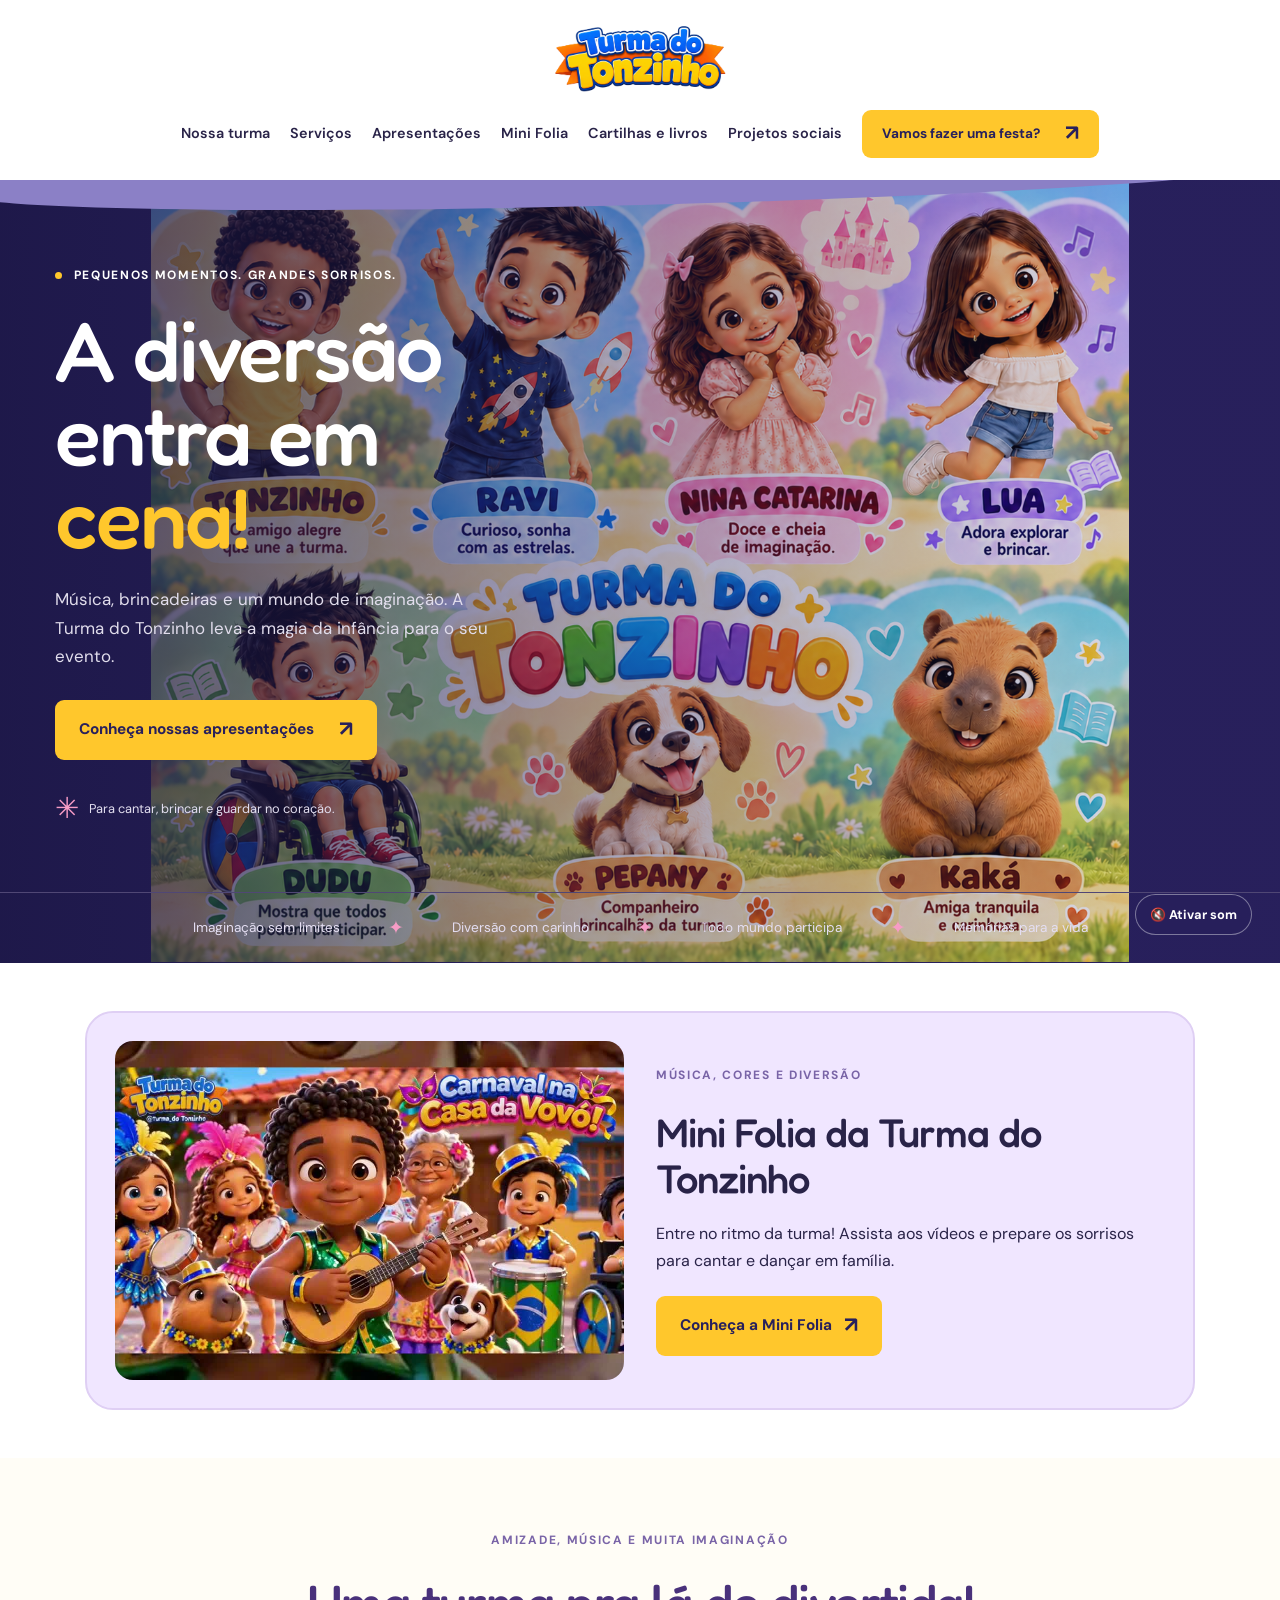
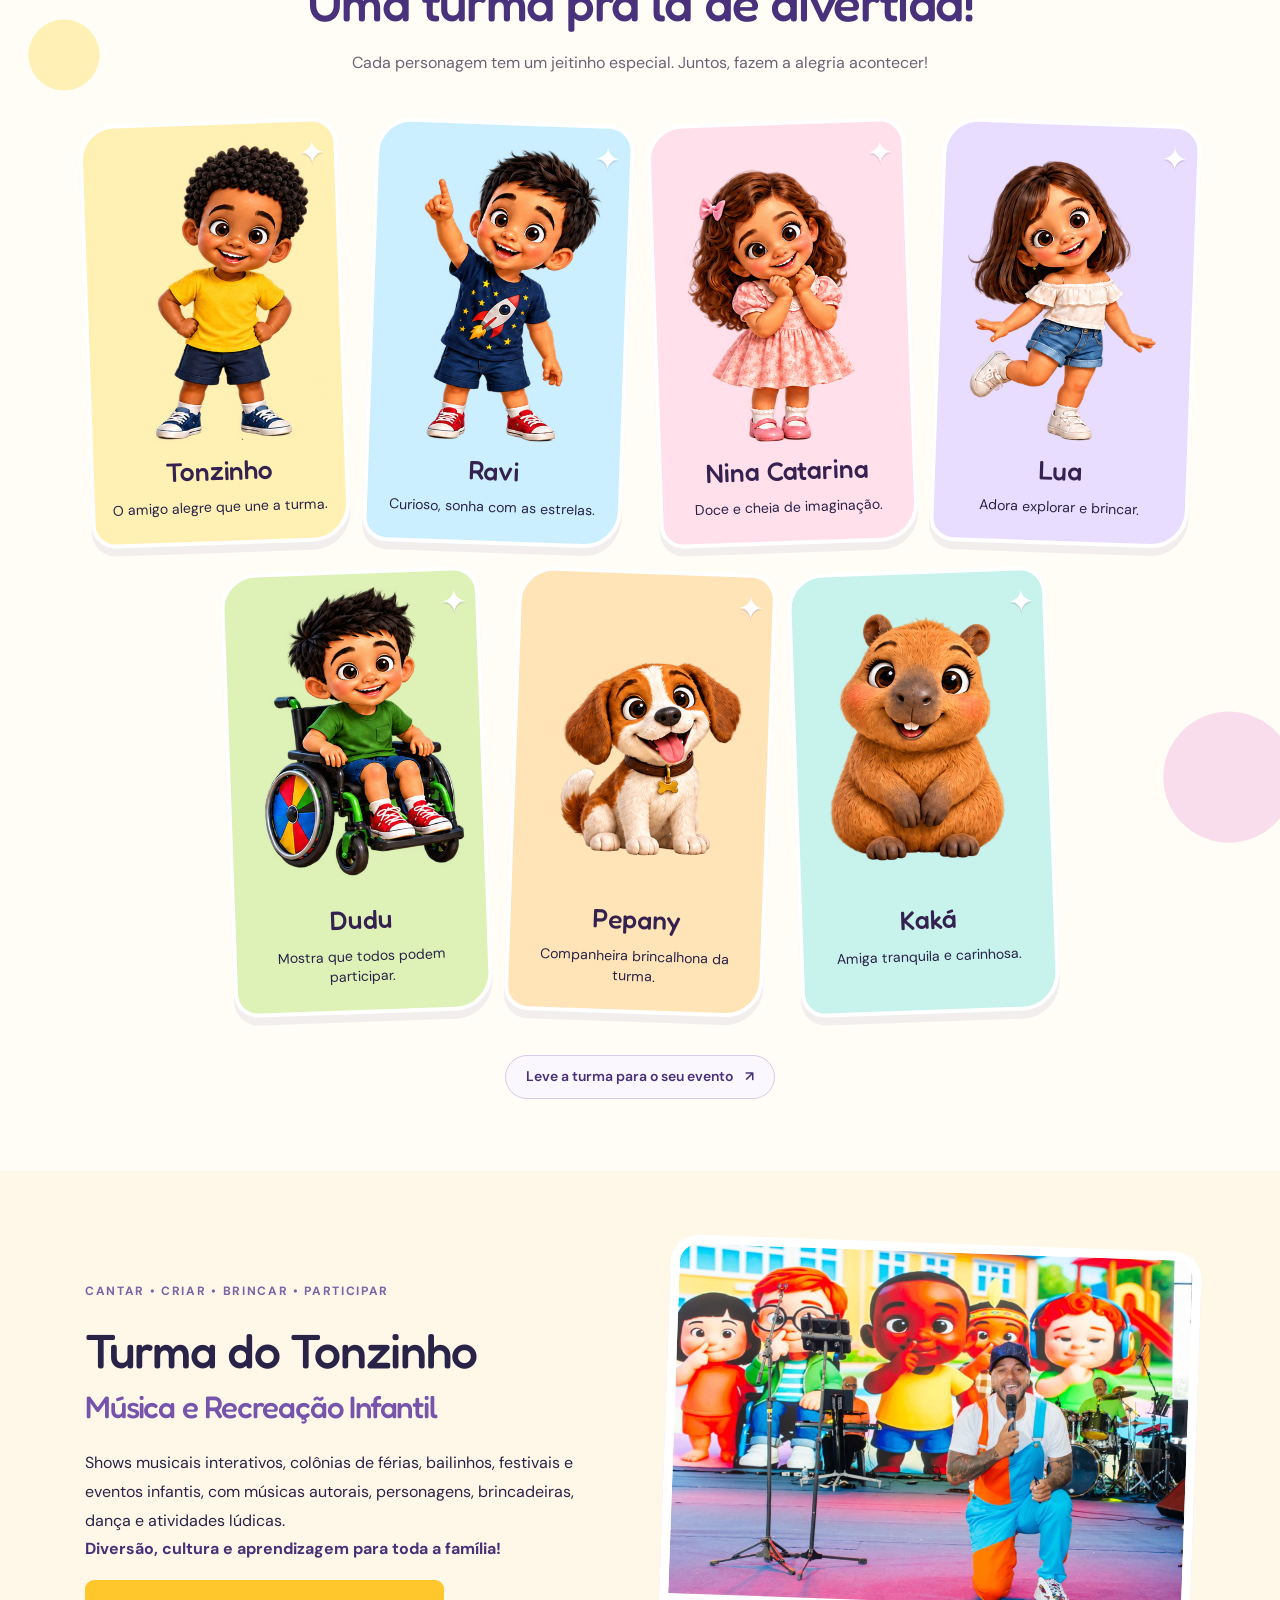
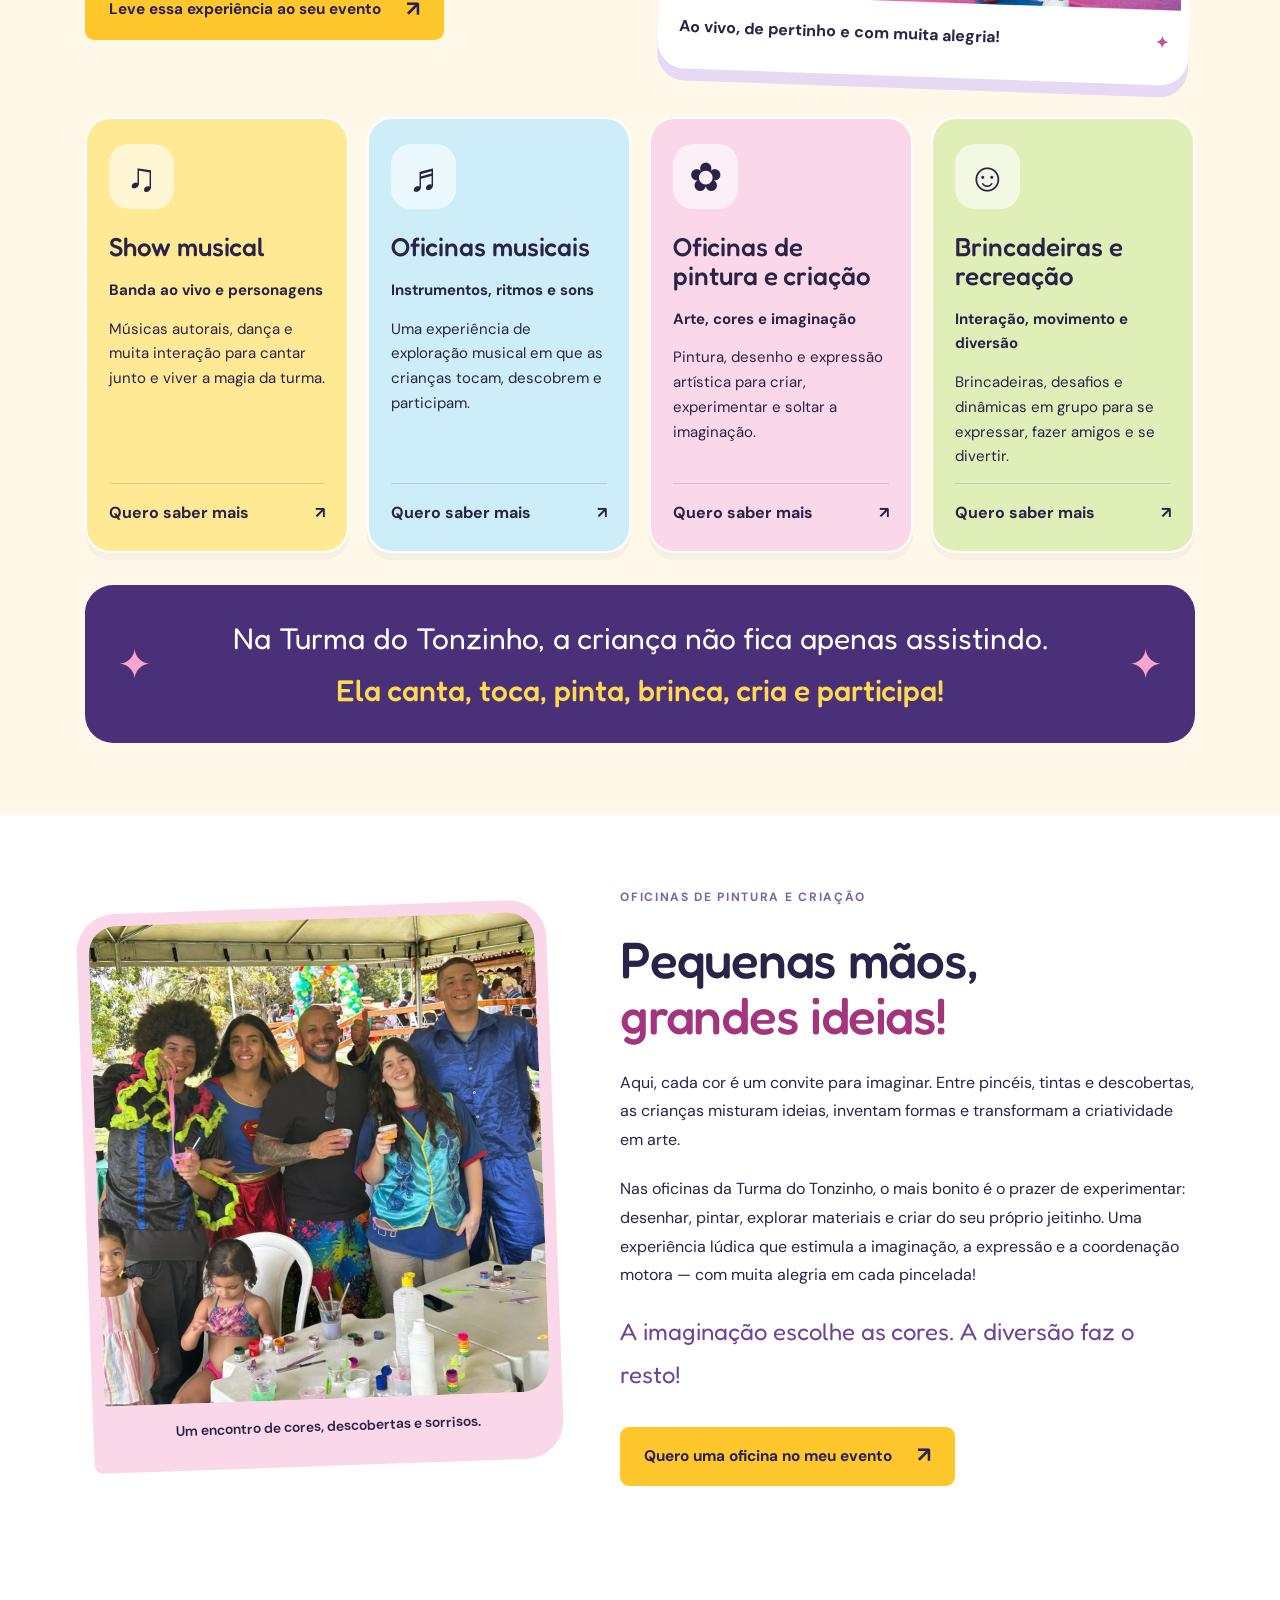
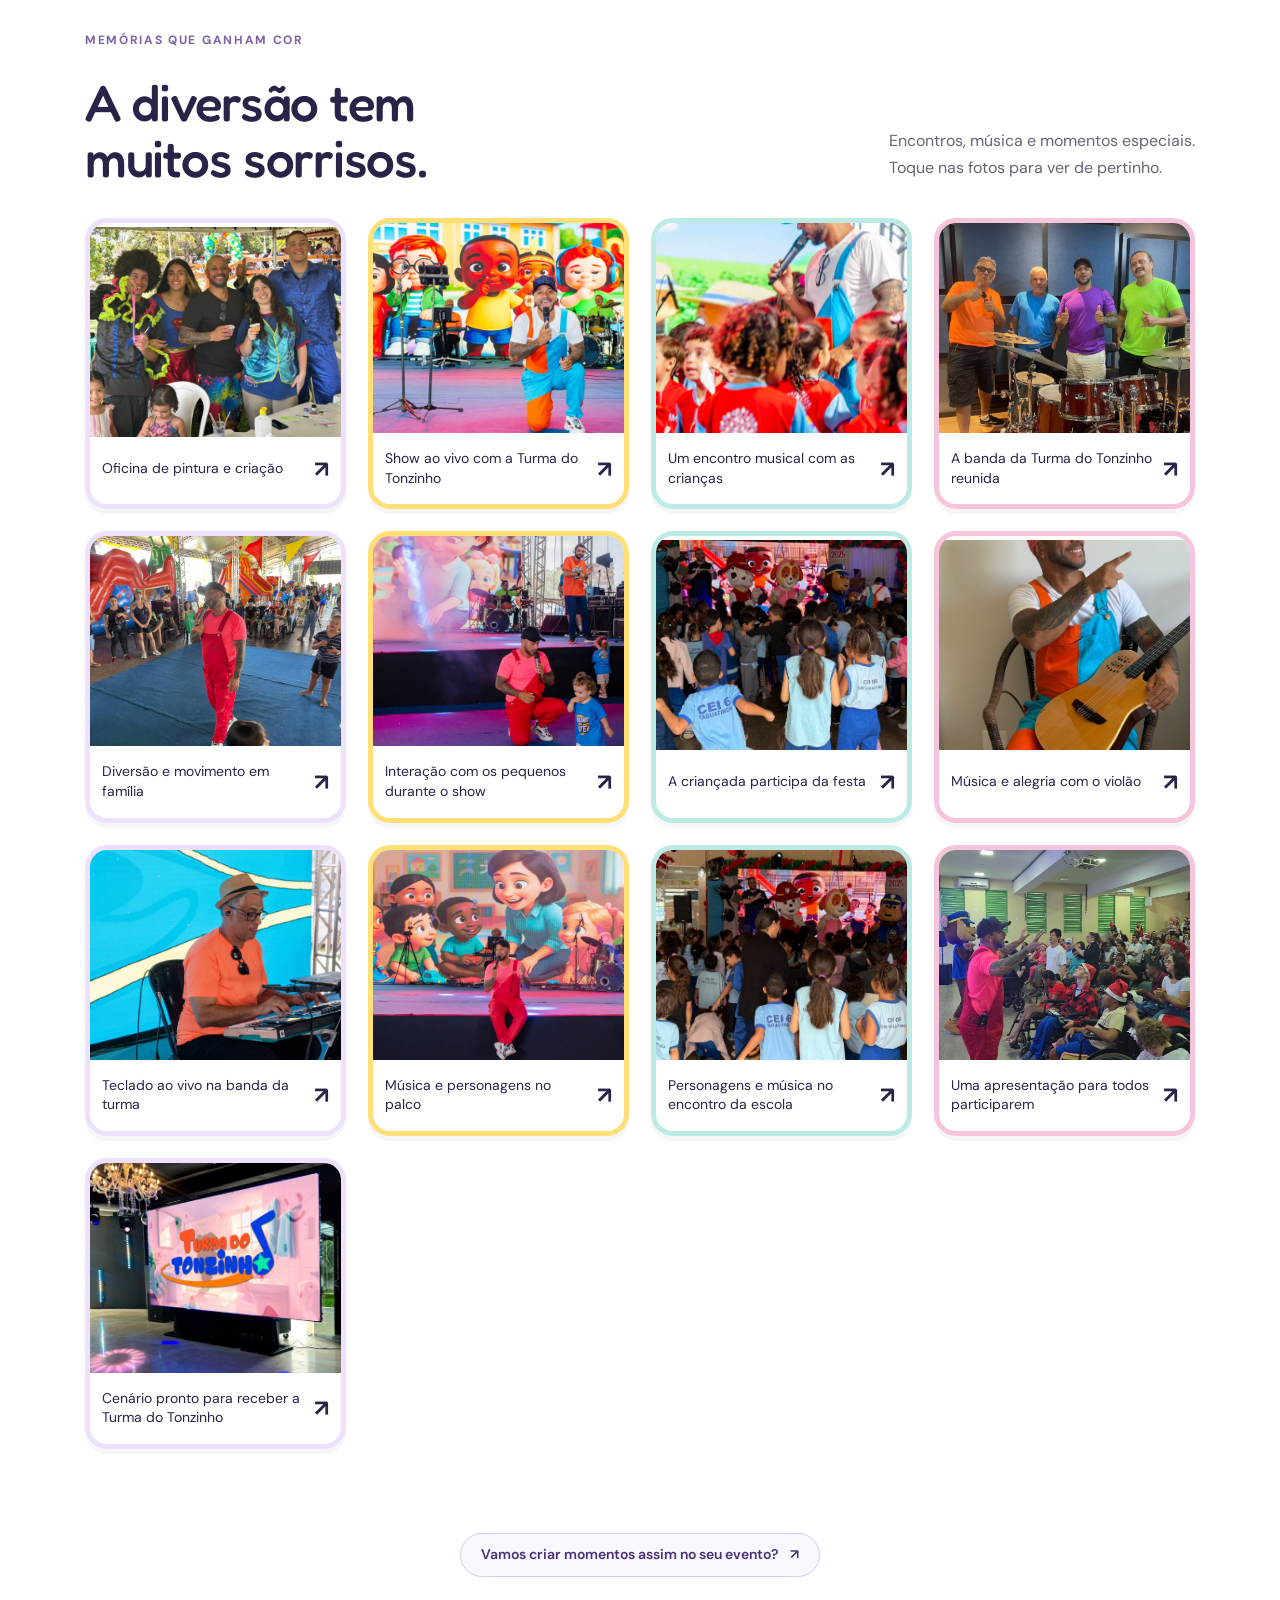
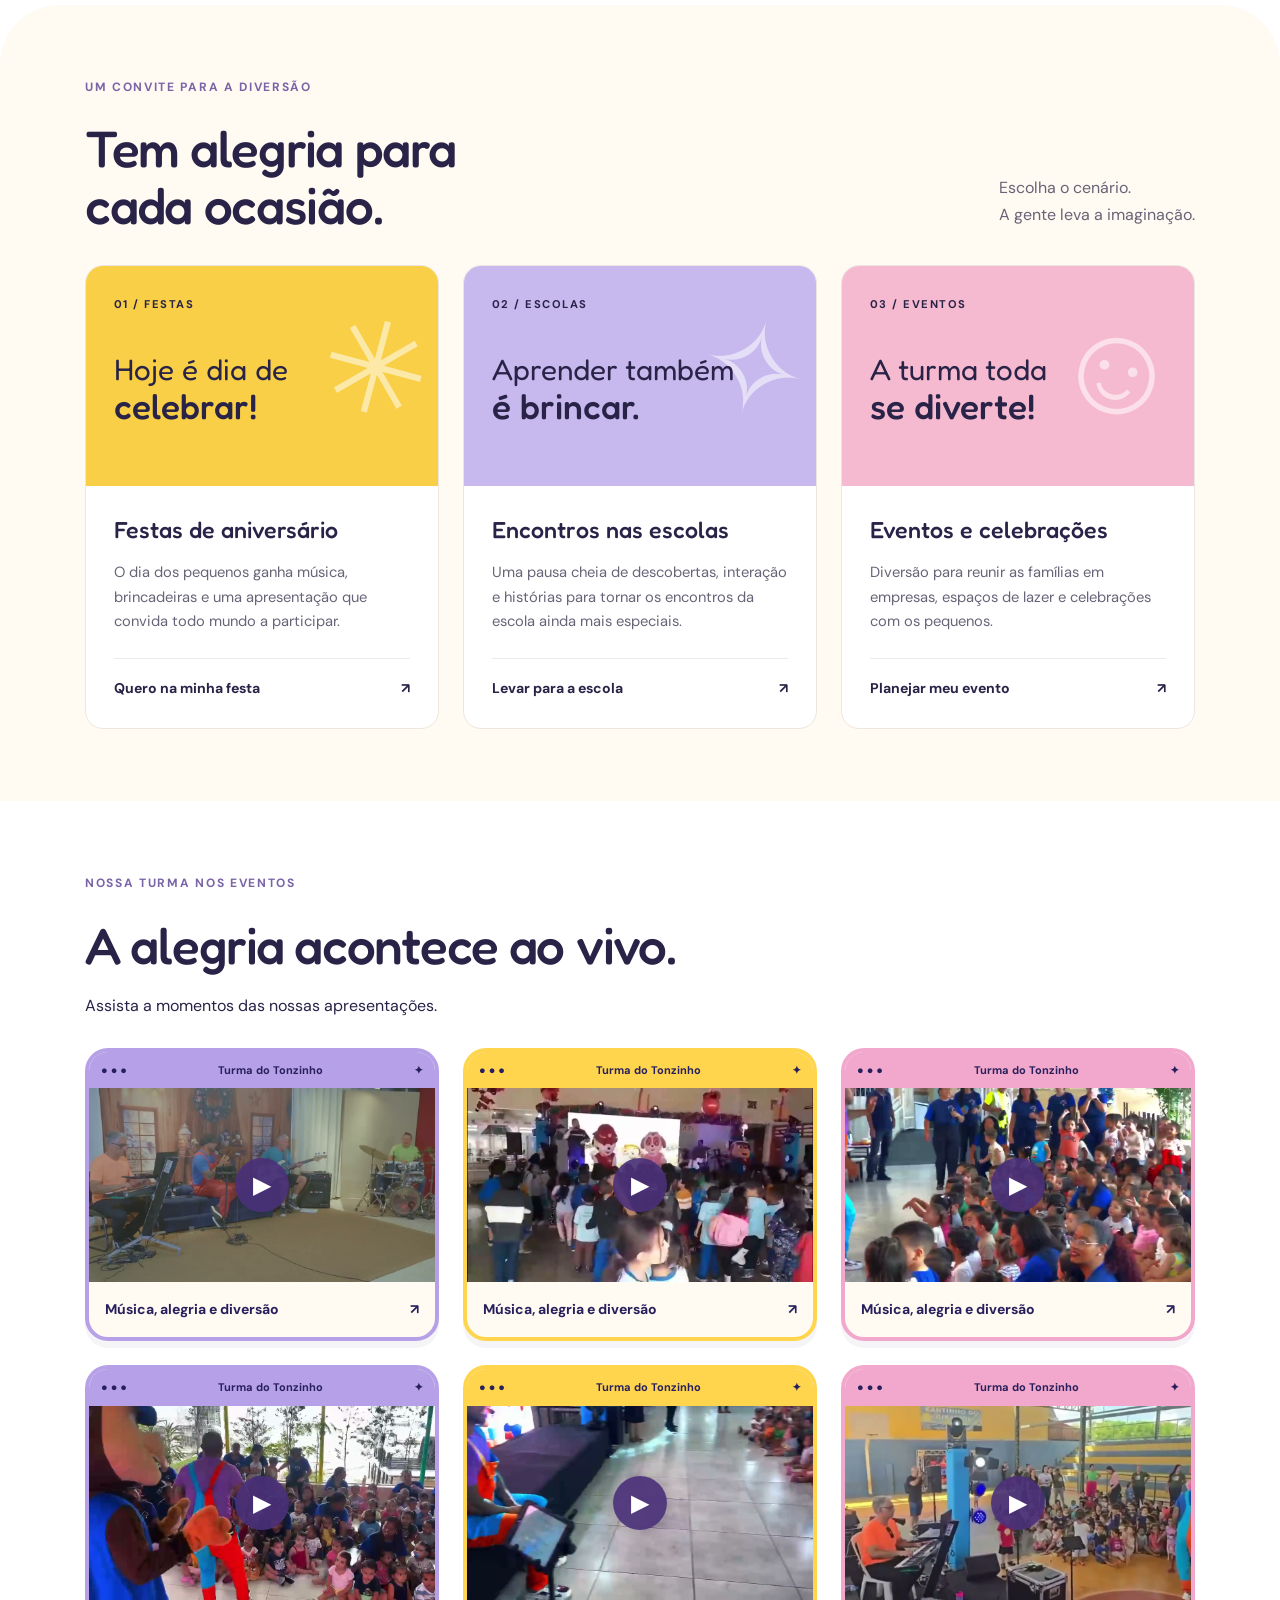
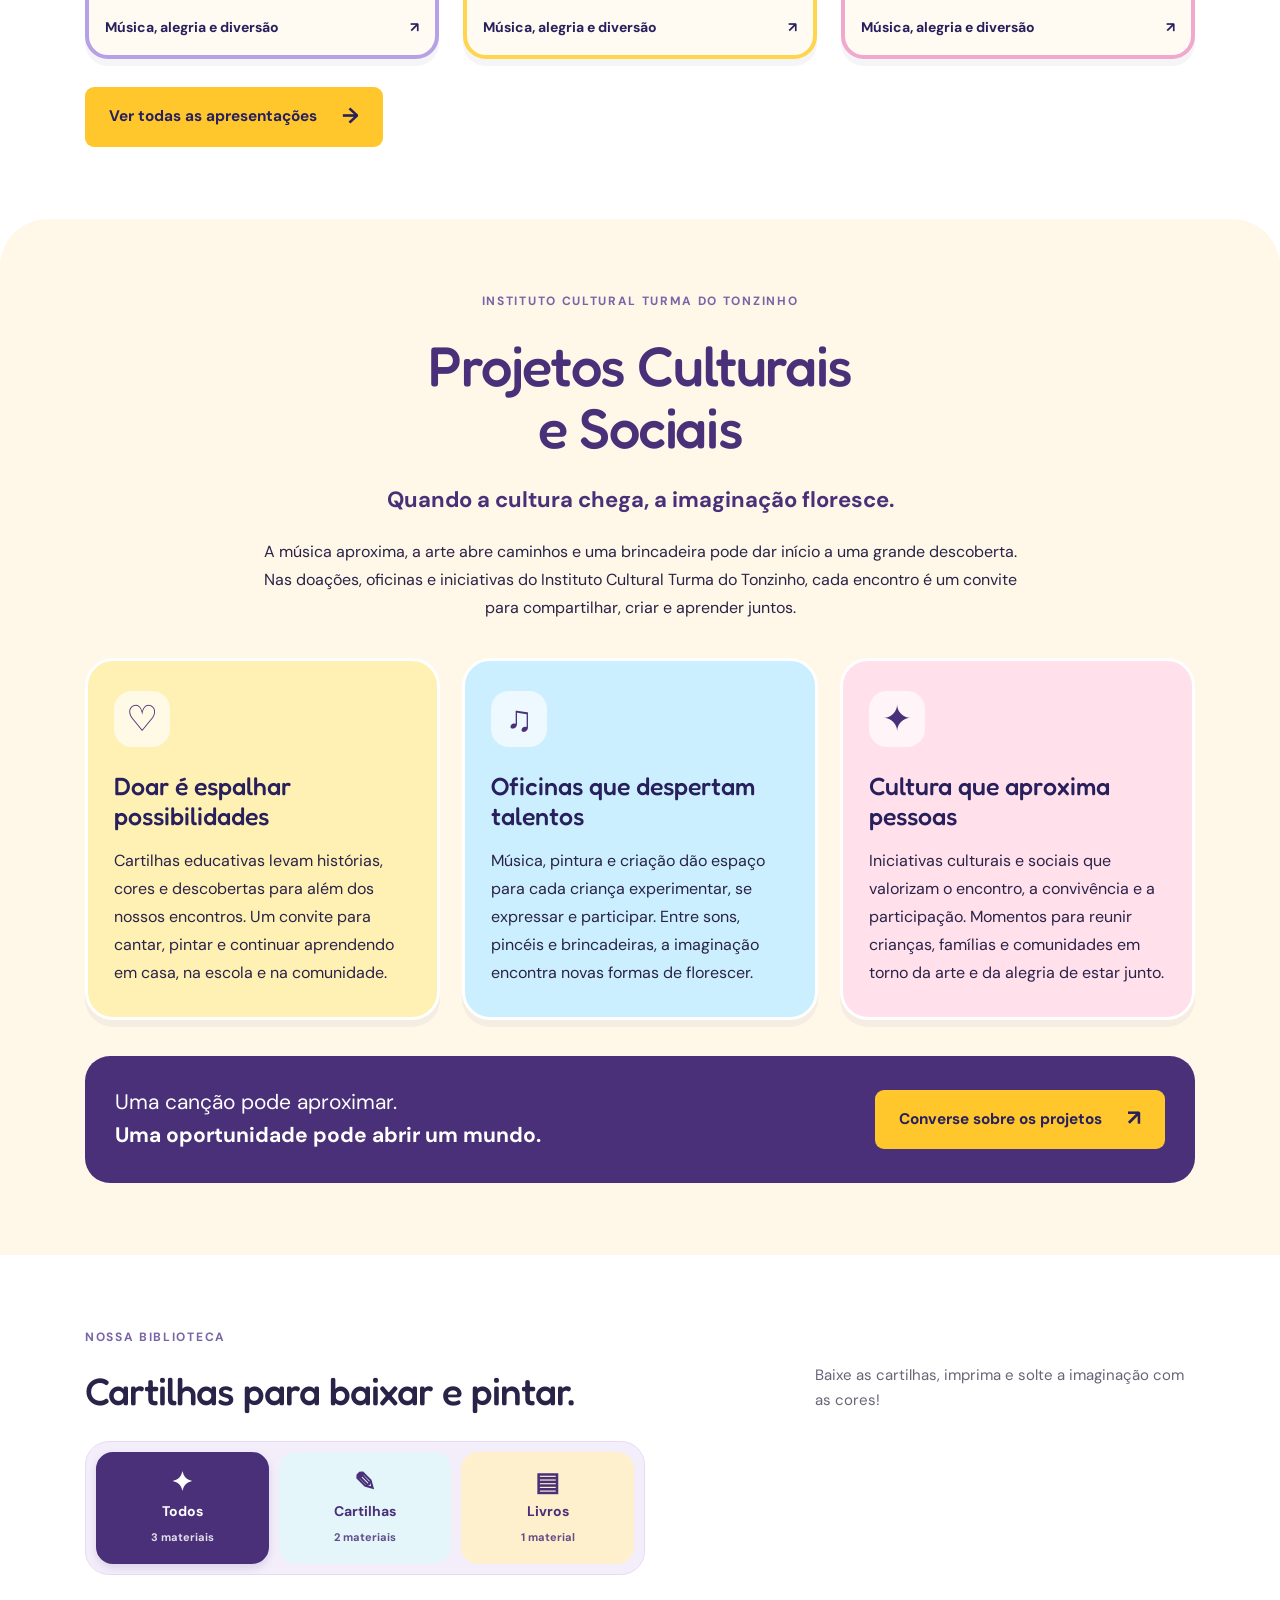
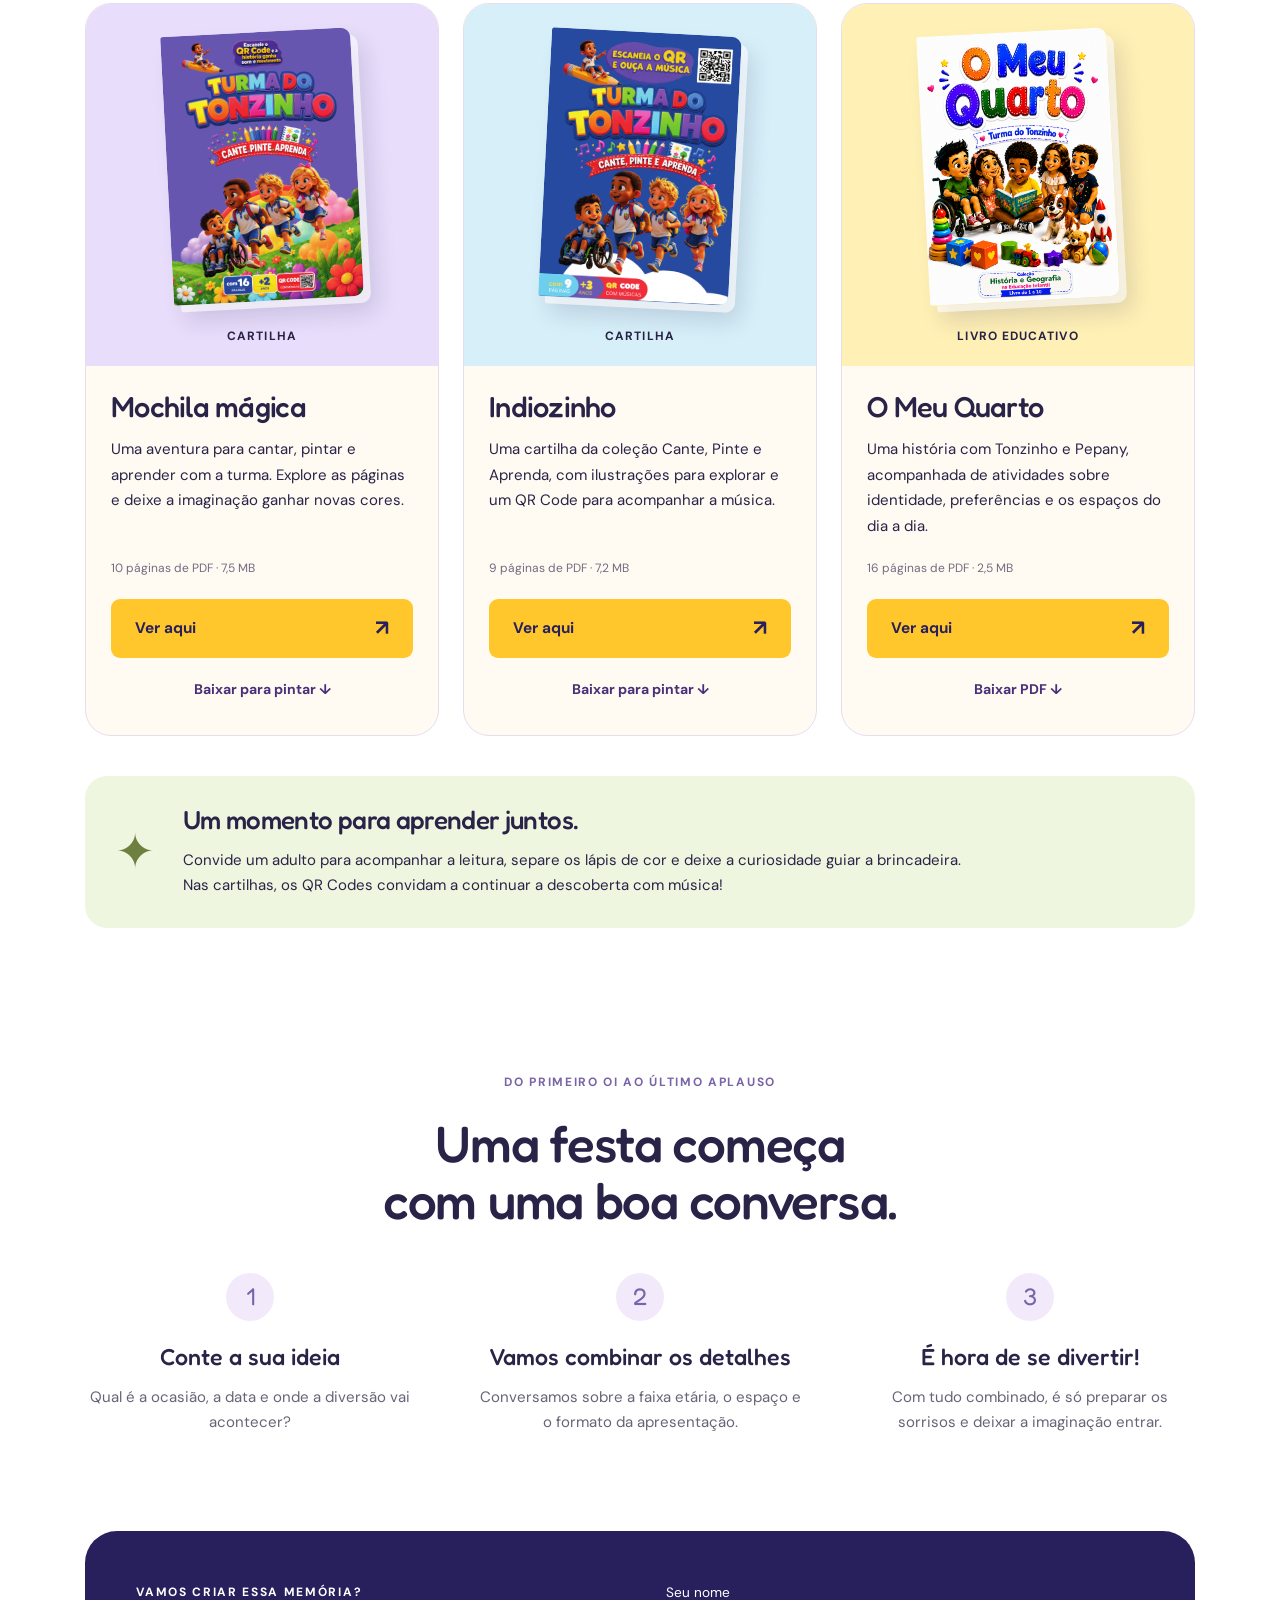
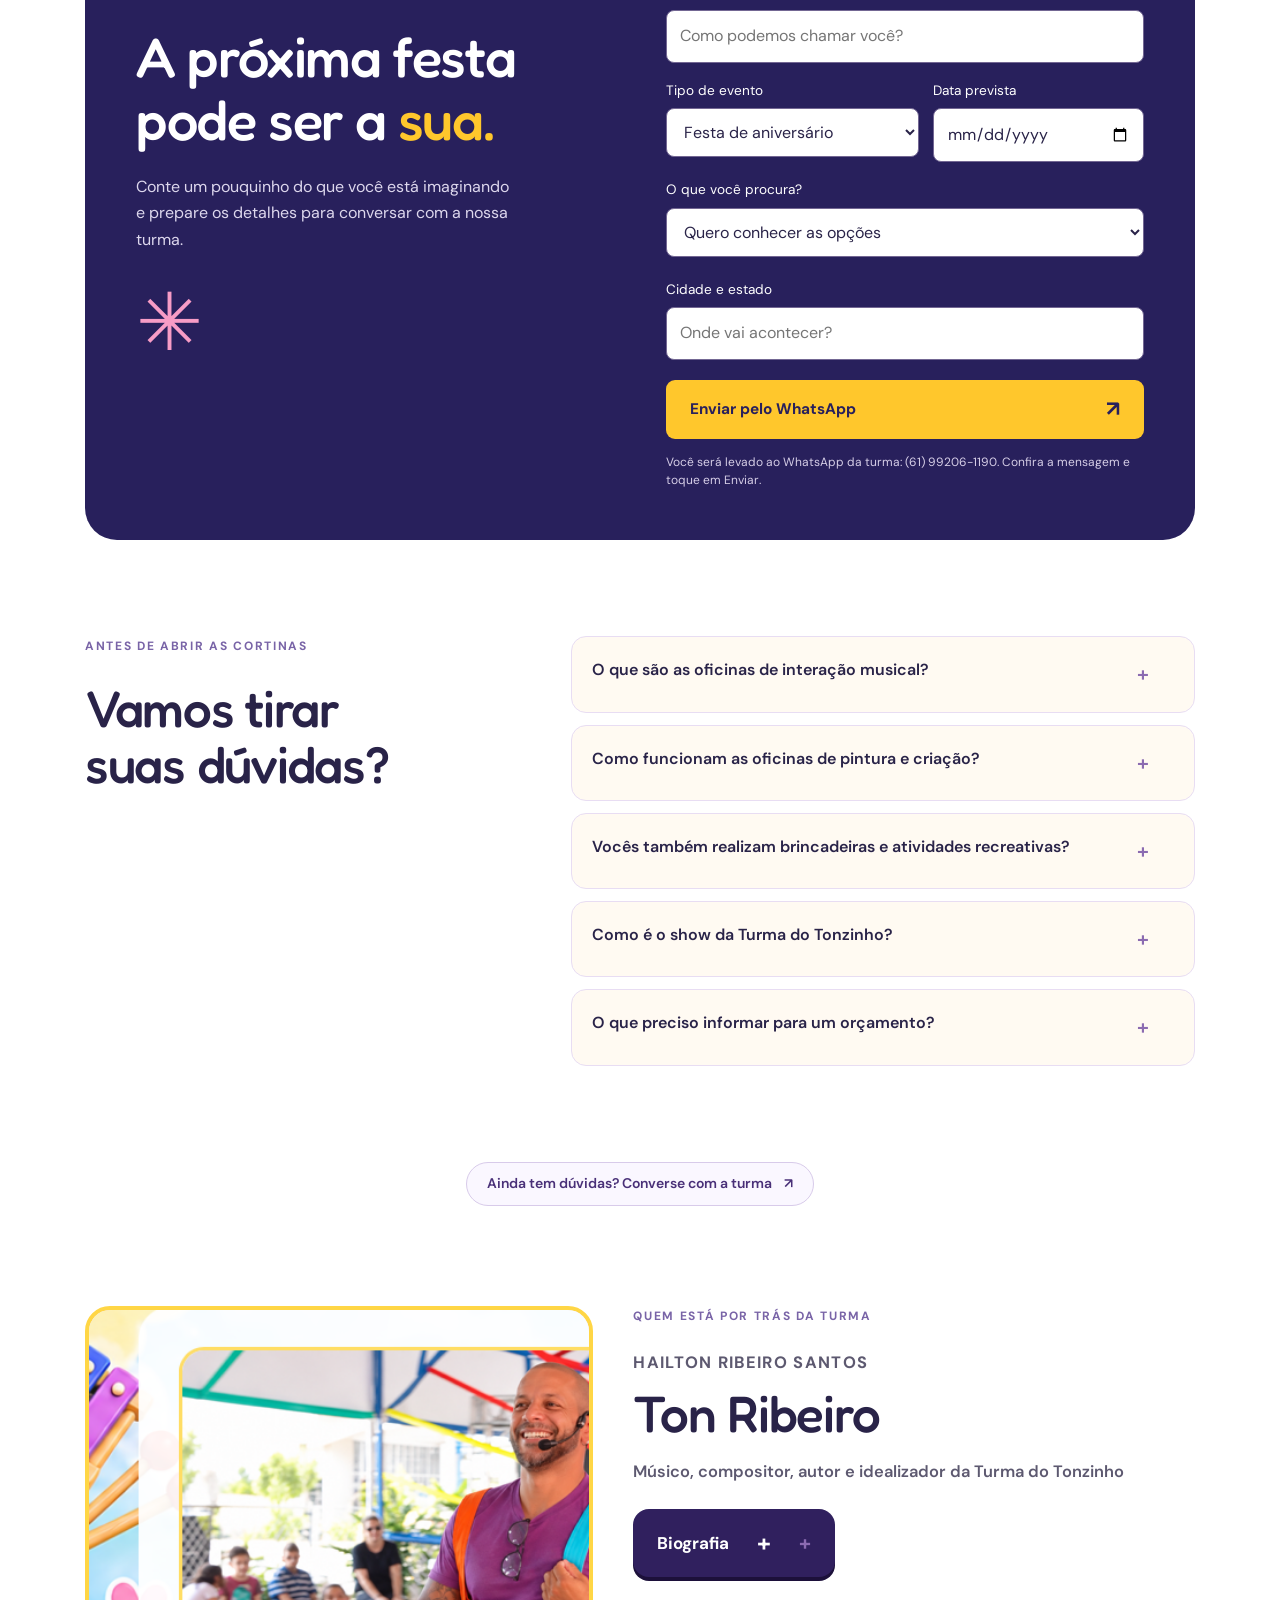
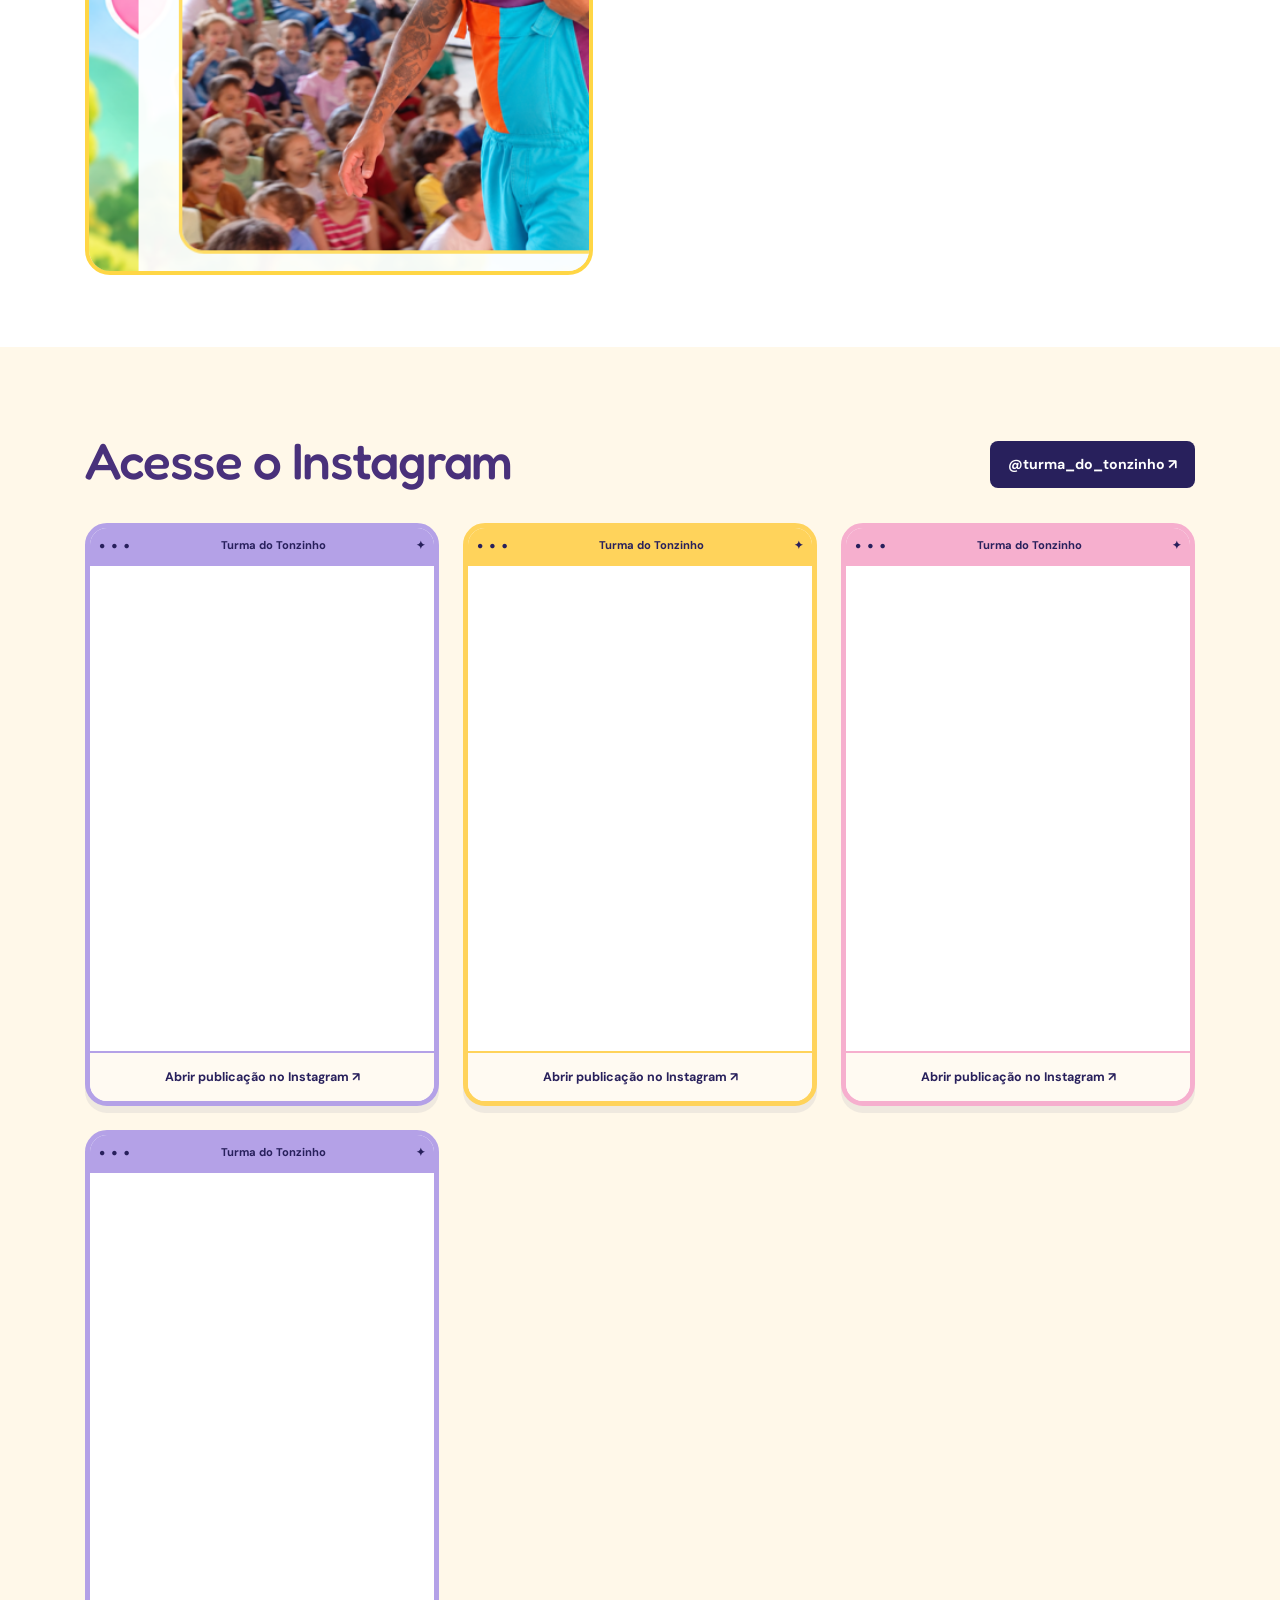
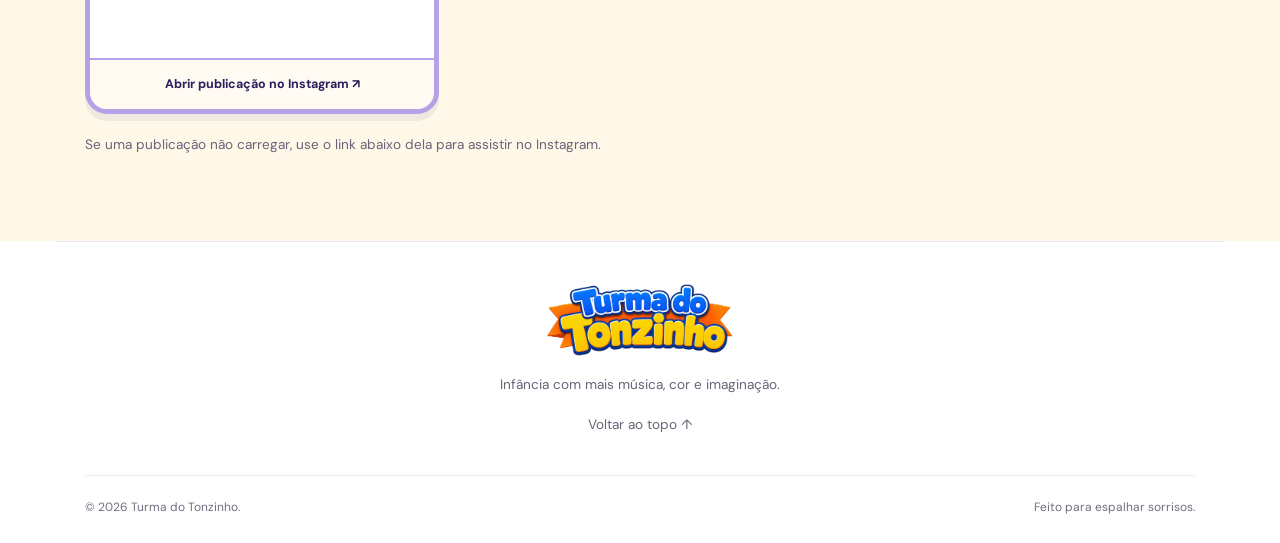
==== index.html @ f8f679fa "Corrige Pepany para Companheira brincalhona da turma" ====
<!doctype html>
<html lang="pt-BR">
<head><meta charset="UTF-8"><meta name="viewport" content="width=device-width, initial-scale=1"><meta name="theme-color" content="#28205c"><meta name="description" content="Shows musicais interativos, oficinas, brincadeiras e recreação infantil. Diversão, cultura e aprendizagem para toda a família!"><title>Turma do Tonzinho – Música e Recreação Infantil</title><link rel="stylesheet" href="styles.css"><link rel="stylesheet" href="video.css?v=kaka-2"><link rel="stylesheet" href="proof.css"><link rel="stylesheet" href="apresentacoes.css?v=janelas-1"><link rel="stylesheet" href="personagens.css"><link rel="stylesheet" href="experiencias.css?v=20261106"><link rel="stylesheet" href="biblioteca.css"><style>.header{display:flex;flex-direction:column;justify-content:center;align-items:center;gap:18px;padding-top:22px;padding-bottom:22px}.header .logo{margin:0 auto}.header nav{justify-content:center;flex-wrap:wrap}.header .menu-toggle{position:absolute;right:20px;top:36px}@media(max-width:760px){.header nav.open{position:static;width:100%;text-align:center}.header nav.open a{align-self:center}}.library-heading>p{max-width:380px;flex-shrink:1}.book-actions{flex-wrap:wrap}</style><style>.social-projects{background:#fff7e8;position:relative;border-radius:48px 48px 0 0;scroll-margin-top:24px}.social-projects .section{padding-top:72px;padding-bottom:72px}.social-intro{max-width:760px;margin:0 auto 36px;text-align:center}.social-intro h2{color:#493078;font-size:clamp(34px,4.5vw,56px);line-height:1.12;margin:14px 0 22px}.social-intro .social-lead{font-size:22px;font-weight:700;color:#493078;margin-bottom:18px}.social-intro p{line-height:1.75}.social-grid{display:grid;grid-template-columns:repeat(3,minmax(0,1fr));gap:22px}.social-card{padding:30px 26px;border:3px solid white;border-radius:28px;box-shadow:0 7px 0 #28205c0b}.social-yellow{background:#fff0b4}.social-blue{background:#ccefff}.social-pink{background:#ffe0eb}.social-symbol{display:flex;width:56px;height:56px;align-items:center;justify-content:center;border-radius:18px;background:#ffffffaa;color:#493078;font-size:36px;margin-bottom:24px}.social-card h3{font-size:25px;line-height:1.2;margin-bottom:16px;color:#28205c}.social-card p{font-size:16px;line-height:1.75}.social-invite{margin-top:36px;padding:30px;border-radius:25px;background:#493078;color:white;display:flex;align-items:center;justify-content:space-between;gap:28px}.social-invite p{font-size:21px;line-height:1.6;margin:0}.social-invite .button{flex-shrink:0}@media(max-width:800px){.social-grid{grid-template-columns:1fr}.social-invite{flex-direction:column;align-items:flex-start}.social-invite .button{white-space:normal;max-width:100%}.social-projects .section{padding-top:48px;padding-bottom:48px}} </style><style>.show-grid{display:grid;grid-template-columns:repeat(3,minmax(0,1fr));gap:24px;margin:32px 0}.show-window{--frame:#b6a1e8;padding:0;border:4px solid var(--frame);border-radius:23px;overflow:hidden;background:#fffaf2;color:#28205c;text-align:left;font:inherit;cursor:pointer;box-shadow:0 7px 0 #28205c0b;transition:transform .2s;min-width:0}.show-window:nth-child(3n+2){--frame:#ffd54e}.show-window:nth-child(3n){--frame:#f2a8cd}.show-window:hover{transform:translateY(-4px)}.show-window:focus-visible{outline:3px solid #493078;outline-offset:4px}.show-window-bar{display:flex;justify-content:space-between;align-items:center;gap:8px;padding:9px 12px;background:var(--frame);font-size:11px;font-weight:700}.show-thumb{display:block;position:relative;aspect-ratio:16/9;background:#19132b}.show-thumb img{display:block;width:100%;height:100%;object-fit:cover}.show-play{position:absolute;inset:0;margin:auto;display:flex;align-items:center;justify-content:center;width:54px;height:54px;border-radius:50%;background:#493078e8;color:#fff;font-size:24px;box-shadow:0 3px 16px #0004}.show-caption{display:flex;justify-content:space-between;gap:12px;font-size:14px;font-weight:700;padding:16px}.show-dialog{margin:auto;width:min(960px,94vw);max-height:94dvh;padding:16px;border:0;border-radius:24px;background:#fffaf2;color:#28205c;overflow:auto}.show-dialog::backdrop{background:#171027df}.show-dialog-head{display:flex;justify-content:space-between;align-items:center;gap:16px;margin-bottom:14px}.show-dialog-head h2{font-size:clamp(18px,3vw,26px);margin:0}.show-close{border:0;background:#493078;color:white;width:44px;height:44px;border-radius:50%;font-size:24px;cursor:pointer;flex-shrink:0}.show-dialog video{display:block;width:100%;max-height:74dvh;background:#19132b;border-radius:14px}.show-video-open{overflow:hidden}@media(max-width:850px){.show-grid{grid-template-columns:repeat(2,minmax(0,1fr))}}@media(max-width:520px){.show-grid{grid-template-columns:1fr;gap:20px}.show-dialog{padding:12px}}@media(prefers-reduced-motion:reduce){.show-window{transition:none}}</style><script>(()=>{if('scrollRestoration' in history)history.scrollRestoration='manual';if(location.hash)history.replaceState(null,'',location.pathname+location.search);addEventListener('pageshow',()=>window.scrollTo({top:0,left:0,behavior:'instant'}),{once:true});})();</script><style id="spacing-refinement">.section{padding-block:72px;padding-inline:clamp(20px,4vw,30px)}.section>*{min-width:0}.section-heading{gap:24px;margin-bottom:32px}.section-heading>p{max-width:440px}.contact.section{width:calc(100% - 48px);max-width:1110px;margin:24px auto;padding:clamp(28px,4vw,52px);gap:clamp(28px,4vw,56px)}.contact h2{font-size:clamp(36px,4.5vw,56px);line-height:1.12;overflow-wrap:normal}.contact form{min-width:0}.contact input,.contact select,.contact textarea{max-width:100%;font-size:16px}.contact .button{gap:12px;white-space:normal}.service-grid{margin-top:40px}.participation-quote{margin-top:32px}.show-grid{margin-top:28px;margin-bottom:28px}.quiet-cta{max-width:1110px;margin:0 auto;padding:12px 24px 28px;text-align:center}.quiet-cta a{display:inline-flex;align-items:center;justify-content:center;gap:12px;min-height:44px;padding:10px 20px;border:1px solid #d8cbea;border-radius:999px;color:#493078;background:#faf7ff;font-size:14px;font-weight:600;line-height:1.5}.quiet-cta a:hover{background:#eee5fa;border-color:#ab8ecd}.quiet-cta a:focus-visible{outline:3px solid #a64191;outline-offset:4px}.character-section .quiet-cta{padding-bottom:0;margin-top:28px}.faq{gap:40px}.founder{gap:40px}footer>p{max-width:none}@media(max-width:700px){.section{padding-block:48px;padding-inline:20px}h2{font-size:clamp(30px,8.5vw,40px);line-height:1.14}.hero-inner{padding:42px 20px 44px}.hero h1{font-size:clamp(44px,12vw,62px)}.hero-description{margin-block:22px}.section-heading{margin-bottom:26px}.contact.section{width:calc(100% - 32px);margin:16px auto;padding:32px 20px;gap:28px}.contact h2{font-size:clamp(34px,10vw,42px)}.contact h2 br{display:none}.contact>div>p:not(.eyebrow){margin-top:18px}.form-row{gap:0}.service-grid,.moment-grid,.show-grid{gap:18px}.service-grid{margin-top:28px}.steps-grid{gap:28px}.faq{gap:26px}.social-projects .section{padding-block:48px}.library-collection{padding-top:48px}.quiet-cta{padding:8px 20px 24px}.quiet-cta a{max-width:100%;font-size:14px}.painting{gap:28px}.founder{gap:28px}.footer-bottom{gap:10px}.button{max-width:100%;white-space:normal}.book-info{padding:22px}.show-caption{padding:14px}}@media(max-width:380px){.moment-grid{grid-template-columns:1fr}.moment img{height:210px}.contact.section{padding-inline:18px}.header .logo-image img{max-width:140px}}</style><style id="library-menu-refinement">
.library-filters{display:grid;grid-template-columns:repeat(3,minmax(0,1fr));gap:10px;max-width:560px;padding:10px;background:#f4eefb;border:1px solid #e7dcf6;border-radius:24px;margin:28px 0}
.library-filters button{display:flex;flex-direction:column;align-items:center;justify-content:center;gap:5px;min-width:0;min-height:112px;padding:12px 8px;border:2px solid transparent;border-radius:17px;background:#fffaf1;color:#493078;transition:background .18s,box-shadow .18s,transform .18s}
.library-filters button:nth-child(2){background:#e5f6fa}.library-filters button:nth-child(3){background:#fff0cd}
.library-filters button i{font-style:normal;font-size:26px;line-height:1}.library-filters button b{font-size:14px}.library-filters button span{margin:0;font-size:11px;opacity:.85}.library-filters button span:after{content:' materiais'}
.library-filters button:last-child span:after{content:' material'}
.library-filters button[aria-pressed=true]{background:#493078;color:#fff;border-color:#493078;box-shadow:0 4px 9px #49307825}
.library-filters button:hover{transform:translateY(-2px)}.library-filters button:focus-visible{outline:3px solid #e7af17;outline-offset:3px}
@media(max-width:420px){.library-filters{gap:6px;padding:7px;border-radius:20px}.library-filters button{padding:10px 3px;min-height:103px}.library-filters button b{font-size:13px}.library-filters button span{font-size:10px}}
</style><meta property="og:type" content="website"><meta property="og:locale" content="pt_BR"><meta property="og:title" content="Turma do Tonzinho – Música e Recreação Infantil"><meta property="og:description" content="Shows, oficinas e brincadeiras para cantar, criar e se divertir em família."><meta property="og:url" content="https://josuedudu861.github.io/turmadotonzinhoshow/"><meta property="og:image" content="https://josuedudu861.github.io/turmadotonzinhoshow/logo-turma-do-tonzinho.png"><meta property="og:image:alt" content="Logo da Turma do Tonzinho"><meta name="twitter:card" content="summary_large_image"><meta name="twitter:title" content="Turma do Tonzinho – Música e Recreação Infantil"><meta name="twitter:description" content="Shows, oficinas e brincadeiras para cantar, criar e se divertir em família."><meta name="twitter:image" content="https://josuedudu861.github.io/turmadotonzinhoshow/logo-turma-do-tonzinho.png"><style>.mini-folia-invite{display:grid;grid-template-columns:1fr 1fr;gap:32px;align-items:center;max-width:1110px;margin:48px auto;padding:28px;background:#f0e6ff;border:2px solid #dfcff4;border-radius:28px}.mini-folia-invite img{display:block;width:100%;height:auto;border-radius:18px}.mini-folia-invite h2{font-size:clamp(28px,3.5vw,40px);line-height:1.16;margin:12px 0 18px}.mini-folia-invite p:not(.eyebrow){line-height:1.7;margin-bottom:22px}.mini-folia-invite .button{gap:12px}@media(max-width:1158px){.mini-folia-invite{margin:32px 24px}}@media(max-width:700px){.mini-folia-invite{grid-template-columns:1fr;margin:24px 16px;padding:20px;gap:24px}.mini-folia-invite .button{font-size:14px}}</style><style>.founder{align-items:start}.founder-photo{position:sticky;top:32px}.founder-copy .founder-fullname{text-transform:uppercase;letter-spacing:.08em;font-size:13px;font-weight:700;color:#74618f;margin:16px 0 8px}.founder-copy .founder-role{font-weight:600;line-height:1.6;margin:18px 0 24px}.founder-copy a.founder-instagram{display:inline-flex;align-items:center;gap:14px;padding:14px 20px;border:1px solid #dac4ed;border-radius:18px;background:linear-gradient(120deg,#f0e5ff,#ffe8f0);color:#493078;text-decoration:none;box-shadow:0 4px 0 #49307812;margin:0 0 12px;font-size:15px;line-height:1.35;font-weight:700;max-width:100%}.founder-instagram>span:first-child{font-size:32px}.founder-instagram small{display:block;font-size:12px;font-weight:500;margin-top:4px}.founder-copy a.founder-instagram:hover{background:#ead9fb;transform:translateY(-2px)}.founder-instagram:focus-visible{outline:3px solid #d29a00;outline-offset:4px}.founder-copy h3{font-size:25px;line-height:1.3;margin:32px 0 18px}.founder-education{background:#f6f0fd;border:1px solid #e8dcf6;border-radius:20px;padding:24px;margin:28px 0}.founder-education h3{margin:0 0 16px}.founder-education ul{padding-left:20px;margin:0;color:#615775;line-height:1.75}.founder-education li+li{margin-top:12px}.founder-copy blockquote{margin:28px 0 0;border-left:4px solid #ffcd32;background:#fff8df;padding:22px;border-radius:0 18px 18px 0;font-size:19px;line-height:1.6;color:#493078}@media(max-width:700px){.founder-photo{position:static}.founder-education{padding:20px}.founder-copy a.founder-instagram{padding:14px;gap:10px}.founder-copy blockquote{font-size:18px}}</style><style>.founder-biography>summary{display:flex;justify-content:space-between;align-items:center;gap:28px;width:fit-content;min-width:180px;min-height:52px;list-style:none;padding:14px 24px;background:#30205e;color:white;border-radius:16px;font-size:17px;font-weight:700;cursor:pointer;box-shadow:0 4px 0 #1c103a;margin:0 0 28px}.founder-biography>summary::-webkit-details-marker{display:none}.founder-biography>summary:hover{background:#493078}.founder-biography>summary:focus-visible{outline:3px solid #ffcd32;outline-offset:5px}.founder-biography>summary span{font-size:24px;transition:transform .2s}.founder-biography[open]>summary span{transform:rotate(45deg)}</style></head>
<body>
<a class="skip" href="#conteudo">Pular para o conteúdo</a>
<header class="header"><a class="logo logo-image" href="#inicio" aria-label="Turma do Tonzinho, início"><img src="logo-turma-do-tonzinho.png" alt="Turma do Tonzinho"></a><button class="menu-toggle" aria-label="Abrir menu" aria-expanded="false" aria-controls="nav">☰</button><nav id="nav" aria-label="Menu principal"><a href="#sobre">Nossa turma</a><a href="#experiencias">Serviços</a><a href="apresentacoes.html">Apresentações</a><a href="mini-folia.html">Mini Folia</a><a href="#cartilhas">Cartilhas e livros</a><a href="#projetos-sociais">Projetos sociais</a><a class="button small" href="#contato">Vamos fazer uma festa? <span>↗</span></a></nav></header>
<main id="conteudo">
<section class="hero" id="inicio"><div class="hero-video-wrap"><video class="hero-video" poster="turma-personagens-kaka-acento.png" autoplay muted loop playsinline aria-label="Vinheta de abertura da Turma do Tonzinho"><source src="vinheta-abertura.mp4" type="video/mp4"></video><div class="hero-overlay"></div><button class="video-control" type="button" aria-label="Ativar som da vinheta" aria-pressed="false">🔇 <span>Ativar som</span></button></div><div class="wave"></div><div class="hero-inner"><div class="hero-copy"><p class="eyebrow"><span></span> PEQUENOS MOMENTOS. GRANDES SORRISOS.</p><h1>A diversão<br>entra em <em>cena!</em></h1><p class="hero-description">Música, brincadeiras e um mundo de imaginação. A Turma do Tonzinho leva a magia da infância para o seu evento.</p><a class="button" href="apresentacoes.html">Conheça nossas apresentações <span>↗</span></a><div class="hero-note"><span>✳</span> Para cantar, brincar e guardar no coração.</div></div><div class="hero-visual"><img src="turma-personagens-kaka-acento.png" alt="Personagens da Turma do Tonzinho" fetchpriority="high"><span class="spark spark-one">✦</span><span class="spark spark-two">✧</span><div class="photo-label">A turma toda chegou! <span>☺</span></div></div></div><div class="hero-bottom"><span>Imaginação sem limites</span><span>✦</span><span>Diversão com carinho</span><span>✦</span><span>Todo mundo participa</span><span>✦</span><span>Memórias para a vida</span></div></section>
<section class="mini-folia-invite" aria-labelledby="mini-folia-invite-title"><a href="mini-folia.html" aria-label="Abrir Mini Folia da Turma do Tonzinho"><img src="mini-folia-casa-da-vovo.jpg" alt="Carnaval na Casa da Vovó com a Turma do Tonzinho" width="960" height="540" loading="lazy"></a><div><p class="eyebrow purple">MÚSICA, CORES E DIVERSÃO</p><h2 id="mini-folia-invite-title">Mini Folia da Turma do Tonzinho</h2><p>Entre no ritmo da turma! Assista aos vídeos e prepare os sorrisos para cantar e dançar em família.</p><a class="button" href="mini-folia.html">Conheça a Mini Folia <span aria-hidden="true">↗</span></a></div></section><section class="character-section" id="sobre"><div class="section"><div class="character-heading"><p class="eyebrow purple">AMIZADE, MÚSICA E MUITA IMAGINAÇÃO</p><h2>Uma turma pra lá de divertida!</h2><p>Cada personagem tem um jeitinho especial. Juntos, fazem a alegria acontecer!</p></div><div class="character-grid"><article class="character-card" style="--card-color:#fff0b4"><span class="character-star" aria-hidden="true">✦</span><div class="character-sprite" role="img" aria-label="Tonzinho" style="background-position:0.0% 0%"></div><h3>Tonzinho</h3><p>O amigo alegre que une a turma.</p></article><article class="character-card" style="--card-color:#ccefff"><span class="character-star" aria-hidden="true">✦</span><div class="character-sprite" role="img" aria-label="Ravi" style="background-position:33.333333333333336% 0%"></div><h3>Ravi</h3><p>Curioso, sonha com as estrelas.</p></article><article class="character-card" style="--card-color:#ffe0eb"><span class="character-star" aria-hidden="true">✦</span><div class="character-sprite" role="img" aria-label="Nina Catarina" style="background-position:66.66666666666667% 0%"></div><h3>Nina Catarina</h3><p>Doce e cheia de imaginação.</p></article><article class="character-card" style="--card-color:#e9ddff"><span class="character-star" aria-hidden="true">✦</span><div class="character-sprite" role="img" aria-label="Lua" style="background-position:100.0% 0%"></div><h3>Lua</h3><p>Adora explorar e brincar.</p></article><article class="character-card" style="--card-color:#def2b7"><span class="character-star" aria-hidden="true">✦</span><div class="character-sprite" role="img" aria-label="Dudu" style="background-position:0.0% 100%"></div><h3>Dudu</h3><p>Mostra que todos podem participar.</p></article><article class="character-card" style="--card-color:#ffe4b8"><span class="character-star" aria-hidden="true">✦</span><div class="character-sprite" role="img" aria-label="Pepany" style="background-position:33.333333333333336% 100%"></div><h3>Pepany</h3><p>Companheira brincalhona da turma.</p></article><article class="character-card" style="--card-color:#c8f2ec"><span class="character-star" aria-hidden="true">✦</span><div class="character-sprite" role="img" aria-label="Kaká" style="background-position:66.66666666666667% 100%"></div><h3>Kaká</h3><p>Amiga tranquila e carinhosa.</p></article></div><div class="quiet-cta"><a href="#contato">Leve a turma para o seu evento <span aria-hidden="true">↗</span></a></div></div></section>
<section class="experiences" id="experiencias"><div class="section"><div class="experience-intro"><div><p class="eyebrow purple">CANTAR • CRIAR • BRINCAR • PARTICIPAR</p><h2>Turma do Tonzinho<span>Música e Recreação Infantil</span></h2><p>Shows musicais interativos, colônias de férias, bailinhos, festivais e eventos infantis, com músicas autorais, personagens, brincadeiras, dança e atividades lúdicas.</p><p class="experience-promise">Diversão, cultura e aprendizagem para toda a família!</p><a class="button" href="#contato">Leve essa experiência ao seu evento <span>↗</span></a></div><figure class="experience-cover"><img src="momento-04.jpg" alt="Show ao vivo da Turma do Tonzinho com banda e cenário colorido" loading="lazy" width="1600" height="1060"><figcaption>Ao vivo, de pertinho e com muita alegria! <span aria-hidden="true">✦</span></figcaption></figure></div><div class="service-grid"><article class="service-card service-show"><span class="service-icon" aria-hidden="true">♫</span><h3>Show musical</h3><p class="service-sub">Banda ao vivo e personagens</p><p>Músicas autorais, dança e muita interação para cantar junto e viver a magia da turma.</p><a href="#contato" data-service="Show musical">Quero saber mais <span aria-hidden="true">↗</span></a></article><article class="service-card service-musica"><span class="service-icon" aria-hidden="true">♬</span><h3>Oficinas musicais</h3><p class="service-sub">Instrumentos, ritmos e sons</p><p>Uma experiência de exploração musical em que as crianças tocam, descobrem e participam.</p><a href="#contato" data-service="Oficinas musicais">Quero saber mais <span aria-hidden="true">↗</span></a></article><article class="service-card service-arte"><span class="service-icon" aria-hidden="true">✿</span><h3>Oficinas de pintura e criação</h3><p class="service-sub">Arte, cores e imaginação</p><p>Pintura, desenho e expressão artística para criar, experimentar e soltar a imaginação.</p><a href="#contato" data-service="Oficinas de pintura e criação">Quero saber mais <span aria-hidden="true">↗</span></a></article><article class="service-card service-brincar"><span class="service-icon" aria-hidden="true">☺</span><h3>Brincadeiras e recreação</h3><p class="service-sub">Interação, movimento e diversão</p><p>Brincadeiras, desafios e dinâmicas em grupo para se expressar, fazer amigos e se divertir.</p><a href="#contato" data-service="Brincadeiras e recreação">Quero saber mais <span aria-hidden="true">↗</span></a></article></div><blockquote class="participation-quote"><span aria-hidden="true">✦</span><p>Na Turma do Tonzinho, a criança não fica apenas assistindo.<strong>Ela canta, toca, pinta, brinca, cria e participa!</strong></p><span aria-hidden="true">✦</span></blockquote></div></section><section class="painting section" id="oficinas-pintura"><figure><img src="oficina-pintura.jpg" alt="Equipe e crianças em uma oficina criativa, com tintas e pincéis sobre a mesa" loading="lazy" width="1200" height="1600"><figcaption>Um encontro de cores, descobertas e sorrisos.</figcaption></figure><div><p class="eyebrow purple">OFICINAS DE PINTURA E CRIAÇÃO</p><h2>Pequenas mãos,<br><em>grandes ideias!</em></h2><p>Aqui, cada cor é um convite para imaginar. Entre pincéis, tintas e descobertas, as crianças misturam ideias, inventam formas e transformam a criatividade em arte.</p><p>Nas oficinas da Turma do Tonzinho, o mais bonito é o prazer de experimentar: desenhar, pintar, explorar materiais e criar do seu próprio jeitinho. Uma experiência lúdica que estimula a imaginação, a expressão e a coordenação motora — com muita alegria em cada pincelada!</p><p class="painting-note">A imaginação escolhe as cores. A diversão faz o resto!</p><a class="button" href="#contato" data-service="Oficinas de pintura e criação">Quero uma oficina no meu evento <span>↗</span></a></div></section><section class="photo-section section" id="galeria"><div class="section-heading"><div><p class="eyebrow purple">MEMÓRIAS QUE GANHAM COR</p><h2>A diversão tem<br>muitos sorrisos.</h2></div><p>Encontros, música e momentos especiais.<br>Toque nas fotos para ver de pertinho.</p></div><div class="moment-grid"><button type="button" class="moment" aria-label="Ampliar foto: Oficina de pintura e criação"><img src="oficina-pintura.jpg" alt="Oficina de pintura e criação" loading="lazy"><span>Oficina de pintura e criação <b aria-hidden="true">↗</b></span></button><button type="button" class="moment" data-photo="3" aria-label="Ampliar foto: Show ao vivo com a Turma do Tonzinho"><img src="momento-04.jpg" alt="Show ao vivo com a Turma do Tonzinho" loading="lazy"><span>Show ao vivo com a Turma do Tonzinho <b aria-hidden="true">↗</b></span></button><button type="button" class="moment" data-photo="4" aria-label="Ampliar foto: Um encontro musical com as crianças"><img src="momento-05.jpg" alt="Um encontro musical com as crianças" loading="lazy"><span>Um encontro musical com as crianças <b aria-hidden="true">↗</b></span></button><button type="button" class="moment" data-photo="2" aria-label="Ampliar foto: A banda da Turma do Tonzinho reunida"><img src="momento-03.jpg" alt="A banda da Turma do Tonzinho reunida" loading="lazy"><span>A banda da Turma do Tonzinho reunida <b aria-hidden="true">↗</b></span></button><button type="button" class="moment" data-photo="5" aria-label="Ampliar foto: Diversão e movimento em família"><img src="momento-06.jpg" alt="Diversão e movimento em família" loading="lazy"><span>Diversão e movimento em família <b aria-hidden="true">↗</b></span></button><button type="button" class="moment" data-photo="7" aria-label="Ampliar foto: Interação com os pequenos durante o show"><img src="momento-08.jpg" alt="Interação com os pequenos durante o show" loading="lazy"><span>Interação com os pequenos durante o show <b aria-hidden="true">↗</b></span></button><button type="button" class="moment" data-photo="9" aria-label="Ampliar foto: A criançada participa da festa"><img src="momento-10.jpg" alt="A criançada participa da festa" loading="lazy"><span>A criançada participa da festa <b aria-hidden="true">↗</b></span></button><button type="button" class="moment" data-photo="1" aria-label="Ampliar foto: Música e alegria com o violão"><img src="momento-02.jpg" alt="Música e alegria com o violão" loading="lazy"><span>Música e alegria com o violão <b aria-hidden="true">↗</b></span></button><button type="button" class="moment" data-photo="8" aria-label="Ampliar foto: Teclado ao vivo na banda da turma"><img src="momento-09.jpg" alt="Teclado ao vivo na banda da turma" loading="lazy"><span>Teclado ao vivo na banda da turma <b aria-hidden="true">↗</b></span></button><button type="button" class="moment" data-photo="6" aria-label="Ampliar foto: Música e personagens no palco"><img src="momento-07.jpg" alt="Música e personagens no palco" loading="lazy"><span>Música e personagens no palco <b aria-hidden="true">↗</b></span></button><button type="button" class="moment" data-photo="10" aria-label="Ampliar foto: Personagens e música no encontro da escola"><img src="momento-11.jpg" alt="Personagens e música no encontro da escola" loading="lazy"><span>Personagens e música no encontro da escola <b aria-hidden="true">↗</b></span></button><button type="button" class="moment" data-photo="11" aria-label="Ampliar foto: Uma apresentação para todos participarem"><img src="momento-12.jpg" alt="Uma apresentação para todos participarem" loading="lazy"><span>Uma apresentação para todos participarem <b aria-hidden="true">↗</b></span></button><button type="button" class="moment" data-photo="0" aria-label="Ampliar foto: Cenário pronto para receber a Turma do Tonzinho"><img src="momento-01.jpg" alt="Cenário pronto para receber a Turma do Tonzinho" loading="lazy"><span>Cenário pronto para receber a Turma do Tonzinho <b aria-hidden="true">↗</b></span></button></div></section><dialog class="photo-dialog" aria-label="Galeria de fotos"><button class="photo-close" type="button" aria-label="Fechar foto">✕</button><figure><img id="expanded-photo" alt=""><figcaption id="photo-caption"></figcaption></figure><div class="photo-controls"><button type="button" id="photo-prev" aria-label="Foto anterior">←</button><span id="photo-count" aria-live="polite"></span><button type="button" id="photo-next" aria-label="Próxima foto">→</button></div></dialog><div class="quiet-cta"><a href="#contato">Vamos criar momentos assim no seu evento? <span aria-hidden="true">↗</span></a></div><section class="shows" id="apresentacoes"><div class="section"><div class="section-heading"><div><p class="eyebrow purple">UM CONVITE PARA A DIVERSÃO</p><h2>Tem alegria para<br>cada ocasião.</h2></div><p>Escolha o cenário.<br>A gente leva a imaginação.</p></div><div class="cards"><article class="card"><div class="card-top birthday"><span class="card-number">01 / FESTAS</span><span class="card-symbol">✳</span><p>Hoje é dia de<br><strong>celebrar!</strong></p></div><div class="card-body"><h3>Festas de aniversário</h3><p>O dia dos pequenos ganha música, brincadeiras e uma apresentação que convida todo mundo a participar.</p><a href="#contato" data-event="Festa de aniversário">Quero na minha festa <span>↗</span></a></div></article><article class="card"><div class="card-top school"><span class="card-number">02 / ESCOLAS</span><span class="card-symbol">✧</span><p>Aprender também<br><strong>é brincar.</strong></p></div><div class="card-body"><h3>Encontros nas escolas</h3><p>Uma pausa cheia de descobertas, interação e histórias para tornar os encontros da escola ainda mais especiais.</p><a href="#contato" data-event="Apresentação na escola">Levar para a escola <span>↗</span></a></div></article><article class="card"><div class="card-top events"><span class="card-number">03 / EVENTOS</span><span class="card-symbol">☺</span><p>A turma toda<br><strong>se diverte!</strong></p></div><div class="card-body"><h3>Eventos e celebrações</h3><p>Diversão para reunir as famílias em empresas, espaços de lazer e celebrações com os pequenos.</p><a href="#contato" data-event="Evento ou celebração">Planejar meu evento <span>↗</span></a></div></article></div></div></section>
<section class="section event-preview"><p class="eyebrow purple">NOSSA TURMA NOS EVENTOS</p><h2>A alegria acontece ao vivo.</h2><p>Assista a momentos das nossas apresentações.</p><div class="show-grid"><button class="show-window" type="button" data-show-video="show-novo-1.mp4" aria-label="Assistir ao vídeo 1 da Turma do Tonzinho"><span class="show-window-bar" aria-hidden="true">● ● ● <span>Turma do Tonzinho</span>✦</span><span class="show-thumb"><img src="show-novo-1.jpg" loading="lazy" alt=""><span class="show-play" aria-hidden="true">▶</span></span><span class="show-caption">Música, alegria e diversão <span aria-hidden="true">↗</span></span></button><button class="show-window" type="button" data-show-video="show-novo-2.mp4" aria-label="Assistir ao vídeo 2 da Turma do Tonzinho"><span class="show-window-bar" aria-hidden="true">● ● ● <span>Turma do Tonzinho</span>✦</span><span class="show-thumb"><img src="show-novo-2.jpg" loading="lazy" alt=""><span class="show-play" aria-hidden="true">▶</span></span><span class="show-caption">Música, alegria e diversão <span aria-hidden="true">↗</span></span></button><button class="show-window" type="button" data-show-video="show-novo-3.mp4" aria-label="Assistir ao vídeo 3 da Turma do Tonzinho"><span class="show-window-bar" aria-hidden="true">● ● ● <span>Turma do Tonzinho</span>✦</span><span class="show-thumb"><img src="show-novo-3.jpg" loading="lazy" alt=""><span class="show-play" aria-hidden="true">▶</span></span><span class="show-caption">Música, alegria e diversão <span aria-hidden="true">↗</span></span></button><button class="show-window" type="button" data-show-video="show-novo-4.mp4" aria-label="Assistir ao vídeo 4 da Turma do Tonzinho"><span class="show-window-bar" aria-hidden="true">● ● ● <span>Turma do Tonzinho</span>✦</span><span class="show-thumb"><img src="show-novo-4.jpg" loading="lazy" alt=""><span class="show-play" aria-hidden="true">▶</span></span><span class="show-caption">Música, alegria e diversão <span aria-hidden="true">↗</span></span></button><button class="show-window" type="button" data-show-video="show-novo-5.mp4" aria-label="Assistir ao vídeo 5 da Turma do Tonzinho"><span class="show-window-bar" aria-hidden="true">● ● ● <span>Turma do Tonzinho</span>✦</span><span class="show-thumb"><img src="show-novo-5.jpg" loading="lazy" alt=""><span class="show-play" aria-hidden="true">▶</span></span><span class="show-caption">Música, alegria e diversão <span aria-hidden="true">↗</span></span></button><button class="show-window" type="button" data-show-video="show-novo-6.mp4" aria-label="Assistir ao vídeo 6 da Turma do Tonzinho"><span class="show-window-bar" aria-hidden="true">● ● ● <span>Turma do Tonzinho</span>✦</span><span class="show-thumb"><img src="show-novo-6.jpg" loading="lazy" alt=""><span class="show-play" aria-hidden="true">▶</span></span><span class="show-caption">Música, alegria e diversão <span aria-hidden="true">↗</span></span></button></div><a class="button" href="apresentacoes.html">Ver todas as apresentações <span>→</span></a></section><section class="social-projects" id="projetos-sociais" aria-labelledby="social-title"><div class="section"><div class="social-intro"><p class="eyebrow purple">INSTITUTO CULTURAL TURMA DO TONZINHO</p><h2 id="social-title">Projetos Culturais<br>e Sociais</h2><p class="social-lead">Quando a cultura chega, a imaginação floresce.</p><p>A música aproxima, a arte abre caminhos e uma brincadeira pode dar início a uma grande descoberta. Nas doações, oficinas e iniciativas do Instituto Cultural Turma do Tonzinho, cada encontro é um convite para compartilhar, criar e aprender juntos.</p></div><div class="social-grid"><article class="social-card social-yellow"><span class="social-symbol" aria-hidden="true">♡</span><h3>Doar é espalhar possibilidades</h3><p>Cartilhas educativas levam histórias, cores e descobertas para além dos nossos encontros. Um convite para cantar, pintar e continuar aprendendo em casa, na escola e na comunidade.</p></article><article class="social-card social-blue"><span class="social-symbol" aria-hidden="true">♫</span><h3>Oficinas que despertam talentos</h3><p>Música, pintura e criação dão espaço para cada criança experimentar, se expressar e participar. Entre sons, pincéis e brincadeiras, a imaginação encontra novas formas de florescer.</p></article><article class="social-card social-pink"><span class="social-symbol" aria-hidden="true">✦</span><h3>Cultura que aproxima pessoas</h3><p>Iniciativas culturais e sociais que valorizam o encontro, a convivência e a participação. Momentos para reunir crianças, famílias e comunidades em torno da arte e da alegria de estar junto.</p></article></div><div class="social-invite"><p>Uma canção pode aproximar.<br><strong>Uma oportunidade pode abrir um mundo.</strong></p><a class="button" href="https://wa.me/5561992061190?text=Ol%C3%A1%21%20Quero%20conhecer%20os%20Projetos%20Culturais%20e%20Sociais%20do%20Instituto%20Cultural%20Turma%20do%20Tonzinho." target="_blank" rel="noopener">Converse sobre os projetos <span aria-hidden="true">↗</span></a></div></div></section><section class="section library-collection" id="cartilhas" aria-labelledby="collection-title"><div class="library-heading"><div><p class="eyebrow purple">NOSSA BIBLIOTECA</p><h2 id="collection-title">Cartilhas para baixar e pintar.</h2></div><p>Baixe as cartilhas, imprima e solte a imaginação com as cores!</p></div><div class="library-filters" role="group" aria-label="Filtrar materiais"><button type="button" data-filter="all" aria-pressed="true"><i aria-hidden="true">✦</i><b>Todos</b> <span>3</span></button><button type="button" data-filter="cartilha" aria-pressed="false"><i aria-hidden="true">✎</i><b>Cartilhas</b> <span>2</span></button><button type="button" data-filter="livro" aria-pressed="false"><i aria-hidden="true">▤</i><b>Livros</b> <span>1</span></button></div><p class="sr-only" id="filter-status" role="status">3 materiais disponíveis</p><div class="book-grid"><article class="book-card" data-category="cartilha"><div class="book-stage cartilha"><div class="book-cover spread"><img src="capa-mochila.png" alt="Capa de Mochila mágica, da Turma do Tonzinho" width="708" height="1000"></div><span class="book-badge">Cartilha</span></div><div class="book-info"><h2>Mochila mágica</h2><p>Uma aventura para cantar, pintar e aprender com a turma. Explore as páginas e deixe a imaginação ganhar novas cores.</p><span class="book-meta">10 páginas de PDF · 7,5 MB</span><div class="book-actions"><button type="button" class="button read-book" data-pdf="cartilha-mochila-magica.pdf" data-pages="10" data-prefix="mochila" data-title="Mochila mágica">Ver aqui <span aria-hidden="true">↗</span></button><a class="book-download" href="cartilha-mochila-magica.pdf" download>Baixar para pintar <span aria-hidden="true">↓</span></a></div></div></article><article class="book-card" data-category="cartilha"><div class="book-stage cartilha"><div class="book-cover spread"><img src="capa-indiozinho.png" alt="Capa de Indiozinho, da Turma do Tonzinho" width="708" height="1000"></div><span class="book-badge">Cartilha</span></div><div class="book-info"><h2>Indiozinho</h2><p>Uma cartilha da coleção Cante, Pinte e Aprenda, com ilustrações para explorar e um QR Code para acompanhar a música.</p><span class="book-meta">9 páginas de PDF · 7,2 MB</span><div class="book-actions"><button type="button" class="button read-book" data-pdf="cartilha-indiozinho.pdf" data-pages="9" data-prefix="indiozinho" data-title="Indiozinho">Ver aqui <span aria-hidden="true">↗</span></button><a class="book-download" href="cartilha-indiozinho.pdf" download>Baixar para pintar <span aria-hidden="true">↓</span></a></div></div></article><article class="book-card" data-category="livro"><div class="book-stage livro"><div class="book-cover portrait"><img src="capa-livro.png" alt="Capa de O Meu Quarto, da Turma do Tonzinho" width="708" height="1000"></div><span class="book-badge">Livro educativo</span></div><div class="book-info"><h2>O Meu Quarto</h2><p>Uma história com Tonzinho e Pepany, acompanhada de atividades sobre identidade, preferências e os espaços do dia a dia.</p><span class="book-meta">16 páginas de PDF · 2,5 MB</span><div class="book-actions"><button type="button" class="button read-book" data-pdf="livro-o-meu-quarto.pdf" data-pages="16" data-prefix="quarto" data-title="O Meu Quarto">Ver aqui <span aria-hidden="true">↗</span></button><a class="book-download" href="livro-o-meu-quarto.pdf" download>Baixar PDF <span aria-hidden="true">↓</span></a></div></div></article></div><section class="reading-tips"><span aria-hidden="true">✦</span><div><h2>Um momento para aprender juntos.</h2><p>Convide um adulto para acompanhar a leitura, separe os lápis de cor e deixe a curiosidade guiar a brincadeira. Nas cartilhas, os QR Codes convidam a continuar a descoberta com música!</p></div></section></section><section class="steps section" id="como-funciona"><p class="eyebrow purple">DO PRIMEIRO OI AO ÚLTIMO APLAUSO</p><h2>Uma festa começa<br>com uma boa conversa.</h2><div class="steps-grid"><article><span>1</span><h3>Conte a sua ideia</h3><p>Qual é a ocasião, a data e onde a diversão vai acontecer?</p></article><article><span>2</span><h3>Vamos combinar os detalhes</h3><p>Conversamos sobre a faixa etária, o espaço e o formato da apresentação.</p></article><article><span>3</span><h3>É hora de se divertir!</h3><p>Com tudo combinado, é só preparar os sorrisos e deixar a imaginação entrar.</p></article></div></section>
<section class="contact section" id="contato"><div><p class="eyebrow">VAMOS CRIAR ESSA MEMÓRIA?</p><h2>A próxima festa <br>pode ser a <em>sua.</em></h2><p>Conte um pouquinho do que você está imaginando e prepare os detalhes para conversar com a nossa turma.</p><span class="contact-star">✳</span></div><form id="event-form"><label for="name">Seu nome</label><input id="name" name="name" placeholder="Como podemos chamar você?" required autocomplete="name"><div class="form-row"><div><label for="event">Tipo de evento</label><select id="event" name="event"><option>Festa de aniversário</option><option>Apresentação na escola</option><option>Evento ou celebração</option><option>Colônia de férias</option><option>Bailinho</option><option>Festival infantil</option><option>Mini Folia do Tonzinho</option></select></div><div><label for="date">Data prevista</label><input type="date" id="date" name="date"></div></div><label for="service">O que você procura?</label><select id="service" name="service"><option>Quero conhecer as opções</option><option>Show musical</option><option>Oficinas musicais</option><option>Oficinas de pintura e criação</option><option>Brincadeiras e recreação</option></select><label for="city">Cidade e estado</label><input id="city" name="city" placeholder="Onde vai acontecer?" required><button class="button" type="submit">Enviar pelo WhatsApp <span>↗</span></button><p class="form-note">Você será levado ao WhatsApp da turma: (61) 99206-1190. Confira a mensagem e toque em Enviar.</p><div id="result" hidden><label for="message">Sua mensagem está pronta</label><textarea id="message" readonly rows="5"></textarea><a class="button" id="whatsapp-link" href="https://wa.me/5561992061190" target="_blank" rel="noopener">Abrir WhatsApp ↗</a><button class="copy-button" id="copy" type="button">Copiar mensagem</button><p id="copy-status" role="status"></p></div></form></section>
<section class="faq section"><div><p class="eyebrow purple">ANTES DE ABRIR AS CORTINAS</p><h2>Vamos tirar <br>suas dúvidas?</h2></div><div class="faq-list"><details name="duvidas"><summary>O que são as oficinas de interação musical?</summary><p>São atividades com música ao vivo, nas quais as crianças participam ativamente, explorando instrumentos musicais, ritmos, sons e movimentos. Uma experiência divertida em que elas deixam de ser apenas espectadoras e passam a fazer parte da música!</p></details><details name="duvidas"><summary>Como funcionam as oficinas de pintura e criação?</summary><p>As crianças participam de oficinas criativas de pintura, desenho e expressão artística, utilizando cores, materiais e diferentes técnicas para desenvolver a imaginação, a criatividade e a coordenação motora.</p></details><details name="duvidas"><summary>Vocês também realizam brincadeiras e atividades recreativas?</summary><p>Sim! A Turma do Tonzinho oferece atividades interativas com brincadeiras, dinâmicas em grupo, desafios divertidos e muita participação infantil. Tudo pensado para estimular a socialização, a expressão e a alegria das crianças.</p></details><details name="duvidas"><summary>Como é o show da Turma do Tonzinho?</summary><p>O show é da Turma do Tonzinho, com banda ao vivo e bonecos infantis dos nossos personagens. Uma apresentação cheia de música, alegria e interação para encantar as crianças!</p></details><details name="duvidas"><summary>O que preciso informar para um orçamento?</summary><p>Separe a data, a cidade, o local, a faixa etária e a quantidade estimada de crianças. Informe também o tempo de apresentação desejado.</p></details></div></section>
<div class="quiet-cta"><a href="#contato">Ainda tem dúvidas? Converse com a turma <span aria-hidden="true">↗</span></a></div><section class="founder section" id="idealizador"><div class="founder-photo"><img src="idealizador.png" alt="Ton Ribeiro em uma apresentação para crianças" loading="lazy"></div><div class="founder-copy"><p class="eyebrow purple">QUEM ESTÁ POR TRÁS DA TURMA</p><p class="founder-fullname">Hailton Ribeiro Santos</p><h2>Ton Ribeiro</h2><p class="founder-role">Músico, compositor, autor e idealizador da Turma do Tonzinho</p><details class="founder-biography"><summary>Biografia <span aria-hidden="true">+</span></summary><p>Natural de Santa Luzia do Maranhão, Hailton Ribeiro Santos, artisticamente conhecido como Ton Ribeiro, chegou a Brasília aos dois anos de idade, cidade onde construiu sua história pessoal, artística e profissional.</p><p>Sua trajetória musical foi marcada pela participação em bandas e projetos musicais, entre eles Papel Machê e Coisa Nossa, experiências que contribuíram para sua formação como músico instrumentista, cantor e compositor.</p><p>Desde cedo, manteve um interesse especial pela música infantil, enxergando na arte uma oportunidade de unir entretenimento, cultura e aprendizagem.</p><p>Desse propósito nasceu a Turma do Tonzinho, projeto autoral idealizado por Ton Ribeiro, que reúne música, personagens, histórias, materiais pedagógicos e projetos culturais voltados à primeira infância.</p><p>Ton Ribeiro é autor de todas as canções originais da Turma do Tonzinho e idealizador das revistas pedagógicas da coleção História e Geografia na Primeira Infância, que aproxima as crianças do conhecimento por meio de experiências lúdicas e educativas.</p><p>Também é idealizador do projeto Folia Mini Folia da Turma do Tonzinho, uma proposta de Carnaval infantil que valoriza a cultura popular brasileira, a música autoral e as manifestações culturais desde a infância.</p><div class="founder-education"><h3>Formação acadêmica</h3><ul><li>Licenciatura em Letras – Universidade Universo.</li><li>Segunda Licenciatura em Filosofia – Universidade Católica de Brasília.</li><li>Graduando em Pedagogia – Universidade Católica de Brasília, atualmente no 5º semestre.</li></ul></div><h3>Arte, cultura e educação</h3><p>A Turma do Tonzinho representa a união entre sua experiência musical, formação acadêmica e compromisso com a infância.</p><p>Por meio de apresentações musicais, canções autorais, revistas pedagógicas, oficinas e projetos culturais, Ton Ribeiro trabalha para ampliar o acesso das crianças à música, à cultura e ao conhecimento, especialmente nas creches públicas do Distrito Federal.</p><p>Sua missão é transformar a música em uma ponte entre cultura, diversão e aprendizagem, contribuindo para uma infância mais criativa, participativa e cheia de descobertas.</p><blockquote>“Do Maranhão para Brasília, da música para a educação: uma trajetória que encontrou na infância sua maior inspiração.”</blockquote></details></div></section><section class="social-proof" id="instagram"><div class="section"><div class="section-heading"><h2>Acesse o Instagram</h2><a class="instagram-link" href="https://www.instagram.com/turma_do_tonzinho/" target="_blank" rel="noopener">@turma_do_tonzinho ↗</a></div><div class="event-instagram"><article class="instagram-window"><div class="window-bar" aria-hidden="true"><span class="window-dots">● ● ●</span><span>Turma do Tonzinho</span><span>✦</span></div><iframe src="https://www.instagram.com/p/DVj2JoKgKFH/embed/" title="Publicação 2 da Turma do Tonzinho no Instagram" loading="lazy" allow="autoplay; encrypted-media; picture-in-picture; fullscreen" allowfullscreen></iframe><a href="https://www.instagram.com/p/DVj2JoKgKFH/" target="_blank" rel="noopener">Abrir publicação no Instagram ↗</a></article><article class="instagram-window"><div class="window-bar" aria-hidden="true"><span class="window-dots">● ● ●</span><span>Turma do Tonzinho</span><span>✦</span></div><iframe src="https://www.instagram.com/p/DVeevL1gLmP/embed/" title="Publicação 3 da Turma do Tonzinho no Instagram" loading="lazy" allow="autoplay; encrypted-media; picture-in-picture; fullscreen" allowfullscreen></iframe><a href="https://www.instagram.com/p/DVeevL1gLmP/" target="_blank" rel="noopener">Abrir publicação no Instagram ↗</a></article><article class="instagram-window"><div class="window-bar" aria-hidden="true"><span class="window-dots">● ● ●</span><span>Turma do Tonzinho</span><span>✦</span></div><iframe src="https://www.instagram.com/p/DVeZtWxgNIA/embed/" title="Publicação 4 da Turma do Tonzinho no Instagram" loading="lazy" allow="autoplay; encrypted-media; picture-in-picture; fullscreen" allowfullscreen></iframe><a href="https://www.instagram.com/p/DVeZtWxgNIA/" target="_blank" rel="noopener">Abrir publicação no Instagram ↗</a></article><article class="instagram-window"><div class="window-bar" aria-hidden="true"><span class="window-dots">● ● ●</span><span>Turma do Tonzinho</span><span>✦</span></div><iframe src="https://www.instagram.com/p/DSLtM_ggK1r/embed/" title="Publicação 5 da Turma do Tonzinho no Instagram" loading="lazy" allow="autoplay; encrypted-media; picture-in-picture; fullscreen" allowfullscreen></iframe><a href="https://www.instagram.com/p/DSLtM_ggK1r/" target="_blank" rel="noopener">Abrir publicação no Instagram ↗</a></article></div><p class="embed-note">Se uma publicação não carregar, use o link abaixo dela para assistir no Instagram.</p></div></section></main><footer><a class="logo logo-image" href="#inicio" aria-label="Turma do Tonzinho, início"><img src="logo-turma-do-tonzinho.png" alt="Turma do Tonzinho"></a><p>Infância com mais música, cor e imaginação.</p><a href="#inicio">Voltar ao topo ↑</a><div class="footer-bottom"><span>© <span id="year">2026</span> Turma do Tonzinho.</span><span>Feito para espalhar sorrisos.</span></div></footer><script src="experiencias.js?v=20261106"></script><script src="script.js?v=20261106"></script>
<dialog class="reader-dialog" aria-labelledby="reader-title"><div class="reader-heading"><h2 id="reader-title">Leitura</h2><button type="button" class="close-reader" aria-label="Fechar leitura">✕</button></div><p class="reader-help"><a id="reader-download" download>Baixar PDF para imprimir</a><a id="reader-external" hidden></a></p><div class="reader-controls"><button type="button" id="reader-prev" aria-label="Página anterior">← Anterior</button><span id="reader-counter" role="status"></span><button type="button" id="reader-next" aria-label="Próxima página">Próxima →</button></div><div class="reader-pages"><img id="reader-image" alt=""></div></dialog><script>(()=>{const cards=[...document.querySelectorAll('.book-card')];
document.querySelectorAll('[data-filter]').forEach(button=>button.addEventListener('click',()=>{document.querySelectorAll('[data-filter]').forEach(b=>b.setAttribute('aria-pressed',String(b===button)));cards.forEach(card=>card.hidden=button.dataset.filter!=='all'&&card.dataset.category!==button.dataset.filter);const n=cards.filter(c=>!c.hidden).length;document.querySelector('#filter-status').textContent=`${n} ${n===1?'material disponível':'materiais disponíveis'}`;}));
const reader=document.querySelector('.reader-dialog');
let pageNumber=1, pageTotal=1, pagePrefix='', bookTitle='';
function renderPage(){const image=document.querySelector('#reader-image');image.src=`leitura-${pagePrefix}-${String(pageNumber).padStart(2,'0')}.jpg`;image.alt=`${bookTitle}, página ${pageNumber} de ${pageTotal}`;document.querySelector('#reader-counter').textContent=`${pageNumber} / ${pageTotal}`;document.querySelector('#reader-prev').disabled=pageNumber===1;document.querySelector('#reader-next').disabled=pageNumber===pageTotal;document.querySelector('.reader-pages').scrollTop=0;}
document.querySelectorAll('.read-book').forEach(button=>button.addEventListener('click',()=>{bookTitle=button.dataset.title;pageTotal=Number(button.dataset.pages);pagePrefix=button.dataset.prefix;pageNumber=1;document.querySelector('#reader-title').textContent=bookTitle;document.querySelector('#reader-external').href=button.dataset.pdf;document.querySelector('#reader-download').href=button.dataset.pdf;renderPage();reader.showModal();document.body.classList.add('reader-open');}));
document.querySelector('#reader-prev').addEventListener('click',()=>{if(pageNumber>1){pageNumber--;renderPage();}});
document.querySelector('#reader-next').addEventListener('click',()=>{if(pageNumber<pageTotal){pageNumber++;renderPage();}});
reader.addEventListener('keydown',event=>{if(event.key==='ArrowRight'&&pageNumber<pageTotal){event.preventDefault();pageNumber++;renderPage();}if(event.key==='ArrowLeft'&&pageNumber>1){event.preventDefault();pageNumber--;renderPage();}});
document.querySelector('.close-reader').addEventListener('click',()=>reader.close());
reader.addEventListener('close',()=>{document.querySelector('#reader-image').removeAttribute('src');document.body.classList.remove('reader-open');});
reader.addEventListener('click',event=>{if(event.target===reader)reader.close();});
document.querySelector('#year').textContent=new Date().getFullYear();
})();</script><dialog class="show-dialog" aria-labelledby="show-dialog-title"><div class="show-dialog-head"><h2 id="show-dialog-title">Turma do Tonzinho ao vivo</h2><button type="button" class="show-close" aria-label="Fechar vídeo">×</button></div><video controls playsinline preload="none" aria-label="Vídeo da apresentação"></video></dialog><script>(()=>{const modal=document.querySelector('.show-dialog'),video=modal.querySelector('video');let trigger;document.querySelectorAll('[data-show-video]').forEach(button=>button.addEventListener('click',()=>{trigger=button;video.src=button.dataset.showVideo;video.poster=button.querySelector('img').src;modal.showModal();document.body.classList.add('show-video-open');video.play().catch(()=>{});}));modal.querySelector('.show-close').addEventListener('click',()=>modal.close());modal.addEventListener('click',e=>{if(e.target===modal)modal.close();});modal.addEventListener('close',()=>{video.pause();video.removeAttribute('src');video.load();document.body.classList.remove('show-video-open');trigger?.focus();});})();</script></body><script src="video.js"></script></html>
---- styles.css ----
@import url('https://fonts.googleapis.com/css2?family=DM+Sans:wght@400;500;600;700&family=Fredoka:wght@400;500;600;700&display=swap');
:root{--purple:#28205c;--yellow:#ffc72c;--pink:#f79cc6;--ink:#292348;--muted:#686477;--cream:#fffaf2}*{box-sizing:border-box}html{scroll-behavior:smooth;scroll-padding-top:100px}body{margin:0;color:var(--ink);font-family:'DM Sans',sans-serif;font-size:16px;line-height:1.65}a{color:inherit;text-decoration:none}button,input,select,textarea{font:inherit}button,a,input,select,summary,textarea{-webkit-tap-highlight-color:transparent}a:focus-visible,button:focus-visible,summary:focus-visible{outline:3px solid #d7478a;outline-offset:6px}h1,h2,h3,p{margin:0}h1,h2,h3,.logo{font-family:'Fredoka',sans-serif}h2{font-size:clamp(2.3rem,4vw,3.5rem);line-height:1.1;font-weight:500;letter-spacing:-.025em}h3{font-size:1.45rem;font-weight:500;line-height:1.3}em{font-style:normal}section{scroll-margin-top:25px}.header{max-width:1250px;margin:auto;padding:23px 40px;display:flex;align-items:center;justify-content:space-between;gap:35px}.logo{display:flex;flex-direction:column;line-height:.95;font-size:2.15rem;font-weight:600;letter-spacing:-.06em}.logo-small{font-size:.95rem;letter-spacing:.04em;margin-bottom:4px}.logo-star{color:#f1a800;font-size:1.7rem;margin-left:3px}nav{display:flex;align-items:center;gap:32px;font-size:.9rem;font-weight:600}nav>a:not(.button):hover{color:#a64191}.button{border:0;display:inline-flex;justify-content:space-between;align-items:center;gap:25px;background:var(--yellow);color:var(--purple);padding:17px 24px;border-radius:9px;font-weight:700;font-size:.96rem;cursor:pointer;transition:transform .2s,background .2s}.button:hover{transform:translateY(-3px);background:#ffda62}.button span{font-size:1.35rem;line-height:1}.button.small{padding:13px 20px;font-size:.85rem}.menu-toggle{display:none}.hero{background:var(--purple);color:white;position:relative;overflow:hidden;padding-top:30px}.wave{position:absolute;left:-3%;right:-3%;height:58px;background:#8b80c6;top:-33px;border-radius:0 0 50% 50%;transform:rotate(-1.5deg)}.hero-inner{max-width:1250px;min-height:575px;margin:auto;padding:55px 40px 60px;display:grid;grid-template-columns:1fr 1fr;align-items:center;gap:35px}.eyebrow{font-size:.75rem;font-weight:700;letter-spacing:.14em;line-height:1.8;margin-bottom:22px}.eyebrow span{display:inline-block;background:var(--yellow);width:7px;height:7px;border-radius:50%;margin-right:7px}.eyebrow.purple{color:#7964a7}h1{font-size:clamp(3.5rem,6.6vw,5.6rem);font-weight:500;line-height:.99;letter-spacing:-.025em}h1 em{color:var(--yellow)}.hero-description{max-width:440px;margin:25px 0 29px;color:#e1ddec;font-size:1.06rem;line-height:1.7}.hero-note{font-size:.8rem;margin-top:25px;color:#e3dff0;display:flex;gap:10px;align-items:center}.hero-note span{font-size:1.8rem;color:var(--pink)}.hero-visual{position:relative;min-width:0}.hero-visual img{width:100%;height:430px;object-fit:cover;display:block;border-radius:46% 45% 35% 35%;border:8px solid #554789;transform:rotate(2deg)}.spark{position:absolute;color:var(--yellow);font-size:4.8rem;line-height:1}.spark-one{left:-15px;top:-12px}.spark-two{right:-10px;bottom:50px;color:var(--pink)}.photo-label{position:absolute;bottom:8px;left:20px;background:var(--pink);color:var(--purple);padding:10px 20px;font-family:'Fredoka',sans-serif;font-size:1.2rem;transform:rotate(-5deg);border-radius:6px}.photo-label span{margin-left:10px}.image-caption{position:absolute;right:15px;bottom:-29px;font-size:.75rem;color:#d6cee9}.hero-bottom{display:flex;justify-content:center;gap:48px;align-items:center;padding:19px 30px;border-top:1px solid #504775;color:#e4def2;font-size:.85rem}.hero-bottom>span:nth-child(even){color:var(--pink);font-size:1.2rem}.section{max-width:1170px;margin:auto;padding:95px 30px}.about{display:grid;grid-template-columns:1fr 1.15fr;gap:95px;align-items:center}.about-art{min-height:360px;position:relative;display:grid;place-items:center}.about-circle{background:#fce3ed;width:310px;height:310px;border-radius:47% 53% 44% 56%;padding:44px;transform:rotate(-8deg);line-height:1.1;font-family:'Fredoka',sans-serif}.about-circle>span:first-child{font-size:1.2rem}.about-circle strong{display:block;font-size:3.8rem;font-weight:500;margin-top:7px}.about-circle em{color:#a54c87}.smile{position:absolute;right:25px;bottom:26px;font-size:4rem;color:#a54c87}.orbit{position:absolute;border:13px solid var(--yellow);width:100px;height:100px;border-radius:50%;right:0;bottom:0}.mini-star{position:absolute;left:10px;top:0;font-size:3rem;color:#a190d4}.little-note{position:absolute;bottom:22px;left:0;font-size:1.1rem;font-family:'Fredoka';transform:rotate(-8deg)}.about-copy>p:not(.eyebrow){color:var(--muted);margin-top:20px}.values{display:flex;gap:24px;margin-top:28px}.values>div{display:flex;align-items:center;gap:10px;flex:1}.values strong{font-size:.85rem;line-height:1.4}.value-icon{font-size:1.6rem;flex-shrink:0;padding:3px 11px;border-radius:12px}.pink{background:#ffe2ec;color:#a83b6c}.yellow{background:#fff0b9;color:#826000}.shows{background:var(--cream);border-radius:60px 60px 0 0}.section-heading{display:flex;align-items:end;justify-content:space-between;margin-bottom:42px}.section-heading>p{color:var(--muted);padding-bottom:5px}.cards{display:grid;grid-template-columns:repeat(3,1fr);gap:24px}.card{border-radius:18px;overflow:hidden;background:white;border:1px solid #ede6e0;transition:transform .2s}.card:hover{transform:translateY(-5px)}.card-top{height:220px;padding:24px 28px;position:relative;overflow:hidden}.birthday{background:#f8cf46}.school{background:#c7b9ee}.events{background:#f6bad0}.card-number{font-size:.7rem;letter-spacing:.13em;font-weight:700}.card-symbol{position:absolute;right:10px;top:40px;font-size:8rem;line-height:1;color:#fff8;transform:rotate(15deg)}.card-top p{position:relative;font-family:'Fredoka';font-size:1.85rem;line-height:1.15;margin-top:35px}.card-top strong{font-weight:500;font-size:2.2rem}.card-body{padding:28px}.card-body p{color:var(--muted);font-size:.92rem;margin:16px 0 25px}.card-body a{display:flex;justify-content:space-between;font-size:.88rem;font-weight:700;border-top:1px solid #eee7ed;padding-top:18px}.card-body a:hover{color:#a64191}.steps{text-align:center}.steps-grid{display:grid;grid-template-columns:repeat(3,1fr);gap:60px;margin-top:45px}.steps-grid article>span{display:grid;place-items:center;width:48px;height:48px;border-radius:50%;background:#f2eafa;color:#7963ac;font-family:'Fredoka';font-size:1.5rem;margin:0 auto 20px}.steps-grid p{color:var(--muted);margin-top:14px;font-size:.94rem}.contact{background:var(--purple);color:white;border-radius:32px;display:grid;grid-template-columns:1fr 1fr;gap:65px;padding:60px}.contact h2{font-size:3.7rem}.contact h2 em{color:var(--yellow)}.contact>div>p:not(.eyebrow){color:#ddd7ed;margin-top:23px;max-width:375px}.contact-star{display:block;color:var(--pink);font-size:5rem;line-height:1;margin-top:30px}form label{display:block;font-size:.85rem;margin-bottom:6px}input,select,textarea{width:100%;border:1px solid #736793;border-radius:8px;background:#fff;color:var(--ink);padding:12px 13px;margin-bottom:17px;min-width:0}input:focus,select:focus,textarea:focus{outline:3px solid var(--pink);outline-offset:2px}.form-row{display:grid;grid-template-columns:1.2fr 1fr;gap:14px}form .button{width:100%;margin-top:3px}.form-note{font-size:.75rem;color:#d6cee7;margin-top:14px;line-height:1.5}#result{margin-top:22px}textarea{font-size:.9rem;resize:vertical}.copy-button{background:white;border:0;border-radius:7px;padding:8px 18px;cursor:pointer;color:var(--purple)}#copy-status{font-size:.85rem;margin-top:8px}.faq{display:grid;grid-template-columns:1fr 1.4fr;gap:70px}.faq-list details{border-bottom:1px solid #e9e4ee;padding:20px 0}.faq-list details:first-child{padding-top:0}summary{font-weight:600;cursor:pointer;list-style:none;display:flex;justify-content:space-between;gap:20px}summary::-webkit-details-marker{display:none}summary:after{content:'+';color:#8b6bb1;font-size:1.3rem}details[open] summary:after{content:'−'}details p{color:var(--muted);font-size:.95rem;margin-top:15px}footer{max-width:1170px;padding:38px 30px 25px;margin:auto;border-top:1px solid #e9e4ee;display:flex;flex-wrap:wrap;justify-content:space-between;align-items:center;gap:25px}footer>p,footer>a:last-of-type{font-size:.85rem;color:var(--muted)}.footer-bottom{width:100%;border-top:1px solid #eee8f2;padding-top:22px;margin-top:12px;display:flex;justify-content:space-between;font-size:.75rem;color:#746c80}.skip{position:absolute;top:-100px;background:white;padding:15px;z-index:10}.skip:focus{top:0}
@media(min-width:1500px){.hero-inner{min-height:640px}.hero-visual img{height:470px}}@media(max-width:1000px){nav{gap:18px}.header{padding:22px 25px}nav .small{display:none}.hero-inner{padding:55px 30px}.hero-visual img{height:370px}.hero-bottom{gap:22px}.about{gap:45px}.about-circle{width:270px;height:290px}.cards{gap:16px}.card-body{padding:22px}.contact{margin:0 25px;padding:40px;gap:35px}.contact h2{font-size:3rem}.form-row{grid-template-columns:1fr}}
@media(max-width:700px){html{scroll-padding-top:25px}.header{padding:19px 22px;position:relative}.logo{font-size:1.9rem}.menu-toggle{display:block;background:#f3eef9;border:0;border-radius:8px;font-size:1.4rem;padding:3px 11px;color:var(--purple)}nav{display:none;position:absolute;left:15px;right:15px;top:85px;z-index:5;background:white;padding:25px;border-radius:14px;box-shadow:0 15px 35px #28205c22;align-items:stretch}nav.open{display:flex;flex-direction:column}nav .small{display:flex}.hero-inner{grid-template-columns:1fr;padding:50px 25px 55px;gap:45px}.eyebrow{font-size:.69rem;letter-spacing:.1em;margin-bottom:18px}h1{font-size:3.9rem}.hero-description{font-size:1rem}.hero-visual{max-width:460px;width:100%;margin:auto}.hero-visual img{height:350px}.hero-bottom{gap:18px;justify-content:flex-start;overflow:hidden;white-space:nowrap;font-size:.75rem}.section{padding:65px 25px}.about{grid-template-columns:1fr;gap:35px}.about-art{min-height:310px;max-width:360px;width:100%;margin:auto}.about-copy{order:-1}.values{gap:15px}.shows{border-radius:30px 30px 0 0}.section-heading{display:block}.section-heading>p{margin-top:20px}.cards{grid-template-columns:1fr;gap:24px}.card-top{height:205px}.card-body{padding:27px}.steps-grid{grid-template-columns:1fr;gap:35px;margin-top:35px}.steps-grid p{max-width:300px;margin:12px auto 0}.contact{grid-template-columns:1fr;margin:0 15px;padding:35px 25px;gap:30px;border-radius:22px}.contact h2{font-size:3rem}.contact-star{display:none}.form-row{grid-template-columns:1fr}.faq{grid-template-columns:1fr;gap:35px}.faq h2 br{display:none}footer{margin:0 25px;padding:30px 0;align-items:start}footer>p{max-width:180px}.footer-bottom{gap:20px;font-size:.75rem}.photo-label{font-size:1rem;left:10px}.hero-note{font-size:.75rem}}
@media(prefers-reduced-motion:reduce){html{scroll-behavior:auto}*{transition:none!important}}
---- video.css ----
.hero-video-wrap{position:absolute;inset:0;overflow:hidden;background:#28205c}.hero-video{width:100%;height:100%;object-fit:contain;object-position:center}.hero-overlay{position:absolute;inset:0;background:linear-gradient(90deg,rgba(28,23,70,.82) 0%,rgba(37,29,88,.42) 45%,rgba(39,30,89,.10) 100%);pointer-events:none}.video-control{position:absolute;right:28px;bottom:28px;z-index:2;border:1px solid #ffffff66;background:#28205cbb;color:#fff;border-radius:999px;padding:9px 14px;cursor:pointer;font-size:.8rem;font-weight:700}.hero .wave,.hero-inner,.hero-bottom{z-index:1}.hero-inner,.hero-bottom{position:relative}.hero-inner{grid-template-columns:minmax(0,1fr)}.hero-copy{max-width:530px}.hero-visual{display:none}.about-art{background:url('turma-personagens-kaka-acento.png') center / contain no-repeat;min-height:410px}.about-art>*{display:none}.logo-image{display:block;width:175px;line-height:0}.logo-image img{display:block;width:100%;height:auto}footer .logo-image{width:190px}@media(max-width:700px){.video-control{right:15px;bottom:74px}.video-control span{display:none}.about-art{min-height:300px}.logo-image{width:145px}footer .logo-image{width:160px}}
---- proof.css ----
.founder{display:grid;grid-template-columns:.95fr 1.05fr;gap:65px;align-items:center}.founder-photo{border:4px solid #ffd645;border-radius:25px;overflow:hidden;aspect-ratio:1 / 1.12;background:#f5e8ec}.founder-photo img{height:100%;width:100%;display:block;object-fit:cover;object-position:left center}.founder-copy>a{display:inline-block;color:#315fd0;font-weight:700;border-bottom:2px solid currentColor;margin:22px 0 4px}.founder-copy>p:not(.eyebrow){color:#5d5970;margin-top:18px;font-size:1.03rem}.social-proof{background:#fff8e9}.social-proof .section{padding-top:85px;padding-bottom:85px}.instagram-link{display:inline-flex;align-items:center;background:#28205c;color:white;padding:12px 18px;border-radius:8px;font-size:.88rem;font-weight:700}.instagram-grid{display:grid;grid-template-columns:repeat(5,1fr);gap:14px}.instagram-grid a{min-height:190px;border-radius:16px;padding:18px;color:white;display:flex;flex-direction:column;justify-content:space-between;background:linear-gradient(145deg,#fb6d94,#8d4cb4);transition:transform .2s}.instagram-grid a:nth-child(2){background:linear-gradient(145deg,#ffbc25,#ed6f55)}.instagram-grid a:nth-child(3){background:linear-gradient(145deg,#50b5e5,#5255a8)}.instagram-grid a:nth-child(4){background:linear-gradient(145deg,#824abd,#ff8e8c)}.instagram-grid a:nth-child(5){background:linear-gradient(145deg,#31aa97,#2673b8)}.instagram-grid a:hover{transform:translateY(-5px)}.instagram-grid span{font-size:.75rem;font-weight:700;letter-spacing:.08em}.instagram-grid strong{font-family:'Fredoka',sans-serif;font-size:3.6rem;font-weight:500;line-height:1}.instagram-grid em{font-style:normal;font-size:.78rem;font-weight:700}@media(max-width:800px){.founder{grid-template-columns:1fr;gap:35px}.founder-photo{max-width:540px}.instagram-grid{grid-template-columns:repeat(3,1fr)}.instagram-grid a{min-height:155px}}@media(max-width:550px){.instagram-grid{grid-template-columns:repeat(2,1fr)}.instagram-grid a{min-height:145px}.instagram-grid strong{font-size:2.9rem}.social-proof .section{padding-top:60px;padding-bottom:60px}}
---- apresentacoes.css ----
.event-intro{background:var(--purple);color:white}.event-intro .section{padding-top:45px;padding-bottom:65px}.event-intro .eyebrow{margin-top:35px}.event-intro h1{font-size:clamp(2.8rem,7vw,5rem)}.event-intro p:not(.eyebrow){max-width:600px;margin:24px 0}.event-videos{display:grid;grid-template-columns:repeat(2,minmax(0,1fr));gap:28px;margin:35px 0}.event-video{min-width:0;background:var(--cream);border:1px solid #eee4d9;border-radius:20px;overflow:hidden;padding-bottom:22px}.event-video video{display:block;width:100%;height:440px;object-fit:contain;background:#17132c}.event-video h3,.event-video p{margin:18px 22px 0}.event-video p{margin-top:5px;color:var(--muted);font-size:.9rem}.event-instagram{display:grid;grid-template-columns:repeat(2,minmax(0,1fr));gap:25px;margin-top:35px}.event-instagram article{min-width:0;background:white;border:1px solid #e9e4ee;border-radius:16px;overflow:hidden}.event-instagram iframe{display:block;width:100%;height:650px;border:0}.event-instagram a{display:block;padding:15px;font-size:.85rem;color:var(--purple);text-decoration:underline}.event-social{background:var(--cream)}.embed-note{color:var(--muted);font-size:.85rem;margin-top:20px}.event-cta{text-align:center}.event-cta p,.event-preview>p:not(.eyebrow){margin:20px 0}.event-cta .button{margin-top:10px}nav [aria-current=page]{color:#a64191}@media(max-width:700px){.event-videos,.event-instagram{grid-template-columns:1fr}.event-video video{height:420px;max-height:70vh}.event-instagram iframe{height:610px}.event-intro .section{padding-top:30px}.event-intro h1{overflow-wrap:anywhere}}
/* Compact, playful Instagram windows. */
.event-instagram{grid-template-columns:repeat(3,minmax(0,1fr));gap:24px;align-items:start}
.event-instagram .instagram-window{--frame:#b4a1e7;border:5px solid var(--frame);border-radius:22px;box-shadow:0 7px 0 #28205c12;background:#fff;overflow:hidden}
.event-instagram .instagram-window:nth-child(3n+2){--frame:#ffd35b}
.event-instagram .instagram-window:nth-child(3n){--frame:#f6afce}
.window-bar{display:flex;align-items:center;justify-content:space-between;gap:8px;padding:10px 9px 13px;background:var(--frame);color:#28205c;font-size:.7rem;font-weight:700;line-height:1.3}
.window-dots{font-size:.65rem;letter-spacing:2px;white-space:nowrap}
.event-instagram iframe{height:485px;background:white}
.event-instagram .instagram-window>a{padding:14px 10px;text-align:center;font-weight:700;font-size:.78rem;text-decoration:none;background:#fffaf2;border-top:2px solid var(--frame)}
.event-instagram .instagram-window>a:hover{background:var(--frame)}
@media(max-width:1080px){.event-instagram{grid-template-columns:repeat(2,minmax(0,1fr));max-width:740px;margin-left:auto;margin-right:auto}}
@media(max-width:740px){.event-instagram{grid-template-columns:minmax(0,1fr);max-width:360px}.event-instagram iframe{height:470px}}
---- personagens.css ----
.character-section{background:radial-gradient(circle at 5% 15%,#fff1b5 0 35px,transparent 36px),radial-gradient(circle at 96% 70%,#f9ddec 0 65px,transparent 66px),#fffdf6}.character-heading{text-align:center;max-width:760px;margin:0 auto 45px}.character-heading h2{color:#49317b}.character-heading>p:last-child{margin-top:20px;color:#686477}.character-grid{display:grid;grid-template-columns:repeat(8,minmax(0,1fr));gap:25px}.character-card{grid-column:span 2;position:relative;min-width:0;background:var(--card-color);border:4px solid white;border-radius:36px 26px 38px 24px;box-shadow:0 8px 0 #49317b12;padding:14px 12px 24px;text-align:center;transition:transform .2s}.character-card:nth-child(5){grid-column:2 / span 2}.character-card:nth-child(even){transform:rotate(2deg)}.character-card:nth-child(odd){transform:rotate(-2deg)}.character-card:hover{transform:translateY(-6px) rotate(0)}.character-sprite{width:100%;aspect-ratio:3/4;background-image:url('personagens-separados.png');background-size:400% 200%;background-repeat:no-repeat;border-radius:24px}.character-card h3{font-size:1.65rem;color:#35214f;margin-top:12px}.character-card p{font-size:.88rem;line-height:1.45;margin-top:9px}.character-star{position:absolute;right:8px;top:5px;color:white;font-size:2rem;text-shadow:0 2px 0 #705b9330}.social-links{display:flex;flex-wrap:wrap;gap:16px;margin-top:30px;align-items:center}.social-links>a:not(.button){padding:13px 18px;border:2px solid #ded3ed;border-radius:14px;background:#fff;color:#49317b;font-weight:700}.social-proof h2{color:#49317b}.social-links>a:hover{background:#f3e9ff}@media(max-width:800px){.character-grid{grid-template-columns:repeat(2,minmax(0,1fr));gap:20px}.character-card,.character-card:nth-child(5){grid-column:auto}.character-card:last-child{grid-column:1 / -1;width:calc(50% - 10px);justify-self:center}.character-card h3{font-size:1.4rem}}@media(max-width:400px){.character-grid{gap:12px}.character-card{padding:8px 7px 18px}.character-card h3{font-size:1.2rem}.character-card p{font-size:.8rem}}
---- experiencias.css ----
.experiences{background:#fff8e9;scroll-margin-top:95px}.experience-intro{display:grid;grid-template-columns:1fr 1fr;gap:48px;align-items:center}.experience-intro h2{font-size:clamp(32px,3.8vw,48px);line-height:1.12;margin-bottom:24px}.experience-intro h2 span{display:block;font-size:.65em;color:#7754ab;margin-top:12px}.experience-intro p{line-height:1.8}.experience-promise{font-weight:700;color:#493078}.experience-intro .button{margin-top:16px}.experience-cover{margin:0;transform:rotate(2deg);border:9px solid white;border-radius:28px;background:white;box-shadow:0 12px 0 #e5d9f4;overflow:hidden}.experience-cover img{width:100%;height:350px;object-fit:cover;display:block}.experience-cover figcaption{font-weight:700;padding:20px 12px;display:flex;justify-content:space-between;gap:12px}.experience-cover figcaption span{color:#be5599}.service-grid{display:grid;grid-template-columns:repeat(4,minmax(0,1fr));gap:18px;margin-top:64px}.service-card{display:flex;flex-direction:column;padding:25px 22px;border-radius:25px;border:2px solid #fff;box-shadow:0 7px 0 #28205c0a;background:var(--service-color)}.service-show{--service-color:#ffe995}.service-musica{--service-color:#cdeef8}.service-arte{--service-color:#fbd8e9}.service-brincar{--service-color:#dfefb7}.service-icon{font-size:40px;line-height:1;width:65px;height:65px;display:grid;place-items:center;background:#fff9;border-radius:20px;margin-bottom:24px}.service-card h3{font-family:Fredoka,sans-serif;font-size:26px;font-weight:500;line-height:1.1;margin:0 0 16px}.service-card p{font-size:15px;line-height:1.65;margin:0 0 14px}.service-card .service-sub{font-weight:700}.service-card a{font-weight:700;margin-top:auto;padding-top:16px;text-decoration:none;display:flex;justify-content:space-between;border-top:1px solid #28205c25}.participation-quote{margin:48px 0 0;padding:32px;background:#493078;color:white;border-radius:28px;display:flex;align-items:center;gap:28px;text-align:center}.participation-quote p{font-family:Fredoka,sans-serif;font-size:clamp(22px,2.4vw,30px);line-height:1.4;margin:0;flex:1}.participation-quote strong{display:block;color:#ffda50;font-weight:500;margin-top:10px}.participation-quote>span{font-size:42px;color:#f7a5cd}.moment-grid{display:grid;grid-template-columns:repeat(4,minmax(0,1fr));gap:22px}.moment{font:inherit;color:inherit;text-align:left;background:white;border:5px solid #eee1ff;border-radius:22px;padding:0;overflow:hidden;cursor:pointer;box-shadow:0 5px 0 #28205c0a;transition:transform .2s}.moment:nth-child(4n+2){border-color:#ffdf76}.moment:nth-child(4n+3){border-color:#bcebe6}.moment:nth-child(4n+4){border-color:#f6c5dc}.moment:hover{transform:translateY(-5px)}.moment img{display:block;width:100%;height:210px;object-fit:cover}.moment span{display:flex;justify-content:space-between;gap:10px;align-items:center;padding:16px 12px;font-size:14px;line-height:1.4}.moment b{font-size:23px}.moment:focus-visible,.photo-dialog button:focus-visible,.service-card a:focus-visible{outline:3px solid #7b48b2;outline-offset:4px}.photo-dialog{border:0;border-radius:22px;padding:20px;background:#fffaf2;color:#28205c;width:min(920px,94vw);max-height:94dvh;overflow:auto}.photo-dialog::backdrop{background:#18102fe8}.photo-dialog figure{margin:35px 0 0}.photo-dialog figure img{display:block;max-width:100%;height:65dvh;object-fit:contain;margin:auto}.photo-dialog figcaption{text-align:center;padding:14px 0}.photo-close{position:absolute;right:14px;top:10px}.photo-dialog button{border:0;border-radius:50%;background:#28205c;color:white;width:40px;height:40px;font-size:21px;cursor:pointer}.photo-controls{display:flex;justify-content:center;align-items:center;gap:25px}.photo-open{overflow:hidden}.faq-list details{background:#fffaf2;border:1px solid #e8ddf3;border-radius:15px;padding:0 20px;margin-bottom:12px}.faq-list summary{padding:20px 25px 20px 0;position:relative}.faq-list details[open]{background:#f5efff;border-color:#b5a0d4}.faq-list details p{padding:0 0 20px;margin:0;line-height:1.75}.contact #service{margin-bottom:22px}footer{display:flex!important;flex-direction:column;align-items:center;text-align:center;gap:18px}footer .logo{margin:0 auto!important}footer>p{margin:0}footer .footer-bottom{width:100%;margin-top:20px}.photo-section{scroll-margin-top:95px}@media(max-width:1000px){.service-grid{grid-template-columns:repeat(2,minmax(0,1fr))}.moment-grid{grid-template-columns:repeat(3,minmax(0,1fr))}.experience-intro{gap:30px}.experience-cover img{height:310px}}@media(max-width:700px){.experience-intro{grid-template-columns:1fr}.experience-cover{margin:12px 5px}.experience-cover img{height:auto;aspect-ratio:1.4;object-fit:cover}.service-grid{gap:14px;margin-top:38px}.service-card{padding:22px 17px}.service-card h3{font-size:23px}.participation-quote{padding:28px 20px;gap:0}.participation-quote>span{display:none}.moment-grid{grid-template-columns:repeat(2,minmax(0,1fr));gap:14px}.moment img{height:180px}.moment span{font-size:13px;padding:12px 8px}.photo-section .section-heading{display:block}.photo-dialog{padding:12px}.photo-dialog figure img{height:60dvh}footer .footer-bottom{display:flex;flex-direction:column;gap:10px}}@media(max-width:380px){.service-grid{grid-template-columns:1fr}.moment img{height:145px}}@media(prefers-reduced-motion:reduce){.moment{transition:none}}

.painting{display:grid;grid-template-columns:.9fr 1.1fr;gap:65px;align-items:center}.painting figure{margin:0;background:#fbd8e9;border-radius:38px 38px 38px 8px;padding:12px;transform:rotate(-2deg)}.painting img{display:block;width:100%;height:480px;object-fit:cover;object-position:center 65%;border-radius:28px 28px 28px 4px}.painting figcaption{padding:16px 8px;text-align:center;font-weight:600;font-size:14px}.painting h2{margin-bottom:25px}.painting h2 em{color:#a2357d}.painting p:not(.eyebrow){margin-bottom:20px;line-height:1.8}.painting .painting-note{font-family:Fredoka,sans-serif;font-size:24px;color:#714496}.painting .button{margin-top:10px}@media(max-width:700px){.painting{grid-template-columns:1fr;gap:36px}.painting img{height:auto;max-height:520px}.painting figure{order:2}.painting .button{width:100%}}

.library-home{text-align:center;background:#f2eaff;border-radius:32px;margin:30px auto}.library-home p:not(.eyebrow){margin:22px auto;max-width:520px}.header nav{gap:20px}@media(max-width:1100px){.header nav .small{display:none}}
---- biblioteca.css ----
.library-hero{background:#493078;color:white;text-align:center;position:relative;overflow:hidden}.library-hero .section{padding-top:70px;padding-bottom:65px}.library-hero h1{font-size:clamp(36px,4.7vw,64px);line-height:1.12}.library-hero h1 em{color:#ffd448}.library-hero p:not(.eyebrow){max-width:640px;margin:24px auto;color:#f1eafa;font-size:18px}.library-tags{display:flex;justify-content:center;flex-wrap:wrap;gap:12px;margin-top:30px}.library-tags span{padding:8px 18px;border:1px solid #ffffff40;border-radius:30px;background:#ffffff10;font-size:14px}.library-collection{padding-top:60px}.library-heading{display:flex;align-items:end;justify-content:space-between;gap:35px}.library-heading h2{font-size:clamp(30px,3vw,40px)}.library-heading>p{color:#686477;font-size:15px;flex-shrink:0}.library-filters{display:flex;flex-wrap:wrap;gap:12px;margin:30px 0}.library-filters button{border:1px solid #d8cce7;border-radius:30px;padding:10px 20px;background:white;color:#493078;font-weight:700;cursor:pointer}.library-filters button[aria-pressed=true]{background:#493078;color:white;border-color:#493078}.library-filters span{opacity:.75;margin-left:8px}.book-grid{display:grid;grid-template-columns:repeat(3,minmax(0,1fr));gap:24px}.book-card{border:1px solid #e7ddef;border-radius:26px;overflow:hidden;display:flex;flex-direction:column;background:#fffaf2;min-width:0}.book-card[hidden]{display:none}.book-stage{background:#e8ddfa;padding:28px 25px 20px;display:flex;flex-direction:column;align-items:center;position:relative}.book-card:nth-child(2) .book-stage{background:#d6eff8}.book-card:nth-child(3) .book-stage{background:#fff0b5}.book-cover{display:block;width:190px;height:269px;overflow:hidden;border-radius:3px 10px 10px 3px;box-shadow:7px 7px 0 #ffffffa0,12px 16px 22px #28205c26;transform:rotate(-3deg);transition:transform .2s}.book-card:nth-child(2) .book-cover{transform:rotate(3deg)}.book-cover:hover{transform:rotate(0) translateY(-4px)}.book-cover img{display:block;width:100%;height:100%;object-fit:cover}.book-cover.spread img{object-position:right center}.book-badge{margin-top:26px;font-size:12px;font-weight:700;letter-spacing:.09em;text-transform:uppercase}.book-info{padding:25px;display:flex;flex-direction:column;flex:1}.book-info h2{font-size:29px;margin-bottom:14px}.book-info p{font-size:15px;line-height:1.7;margin-bottom:20px}.book-meta{font-size:12px;color:#756a80;margin-top:auto}.book-actions{display:flex;flex-direction:column;gap:12px;margin-top:20px}.book-actions .button{width:100%}.book-download{text-align:center;font-size:14px;font-weight:700;padding:8px;color:#493078}.book-download:hover{text-decoration:underline}.reading-tips{display:flex;gap:28px;align-items:center;background:#eff6df;padding:30px;border-radius:22px;margin-top:40px}.reading-tips>span{font-size:48px;color:#6e8040}.reading-tips h2{font-size:26px;margin-bottom:14px}.reading-tips p{font-size:15px;max-width:800px}.library-cta{text-align:center;background:#fff5df;padding:55px 25px}.library-cta h2{font-size:36px}.library-cta p{margin:20px 0}.reader-dialog{width:95vw;max-width:1100px;height:92dvh;max-height:92dvh;border:0;border-radius:20px;padding:20px;background:#fffaf2;color:#28205c}.reader-dialog::backdrop{background:#20123be8}.reader-heading{display:flex;justify-content:space-between;align-items:center;gap:15px}.reader-heading h2{font-size:26px}.close-reader{width:42px;height:42px;border:0;border-radius:50%;background:#493078;color:white;cursor:pointer;flex-shrink:0}.reader-help{font-size:13px;margin:14px 0}.reader-help a{text-decoration:underline;font-weight:700}.reader-dialog iframe{width:100%;height:calc(100% - 110px);border:1px solid #d8cce7;background:white;border-radius:10px}.reader-open{overflow:hidden}.sr-only{position:absolute;width:1px;height:1px;padding:0;overflow:hidden;clip:rect(0,0,0,0);white-space:nowrap;border:0}nav [aria-current=page]{color:#a2357d}@media(max-width:800px){.book-grid{grid-template-columns:repeat(2,minmax(0,1fr))}.library-heading{display:block}.library-heading>p{margin-top:20px}.library-heading br{display:none}.book-cover{width:175px;height:248px}.book-info{padding:22px}}@media(max-width:520px){.book-grid{grid-template-columns:1fr}.book-cover{width:210px;height:297px}.book-info h2{font-size:30px}.book-actions{flex-direction:row;align-items:center}.book-actions .button{width:auto;flex:1}.book-download{padding:10px}.library-hero .section{padding:50px 25px}.library-hero p:not(.eyebrow){font-size:16px}.library-tags{gap:8px}.library-tags span{font-size:12px;padding:7px 12px}.library-filters{gap:8px}.library-filters button{padding:9px 13px;font-size:14px}.reading-tips{padding:25px}.reading-tips>span{display:none}.reader-dialog{padding:15px}.reader-dialog iframe{height:calc(100% - 135px)}}@media(prefers-reduced-motion:reduce){.book-cover{transition:none}}

.reader-controls{display:flex;align-items:center;justify-content:center;gap:20px;margin:12px 0}.reader-controls button{border:0;border-radius:9px;padding:10px 16px;background:#493078;color:white;cursor:pointer}.reader-controls button:disabled{opacity:.4;cursor:default}.reader-pages{height:calc(100% - 165px);overflow:auto;background:#e6deed;border-radius:10px;text-align:center;padding:10px}.reader-pages img{display:block;max-width:100%;height:auto;margin:0 auto}.reader-controls span{min-width:55px;text-align:center;font-size:14px}@media(max-width:520px){.reader-pages{height:calc(100% - 185px);padding:3px}.reader-controls{gap:10px}.reader-controls button{padding:10px;font-size:13px}}
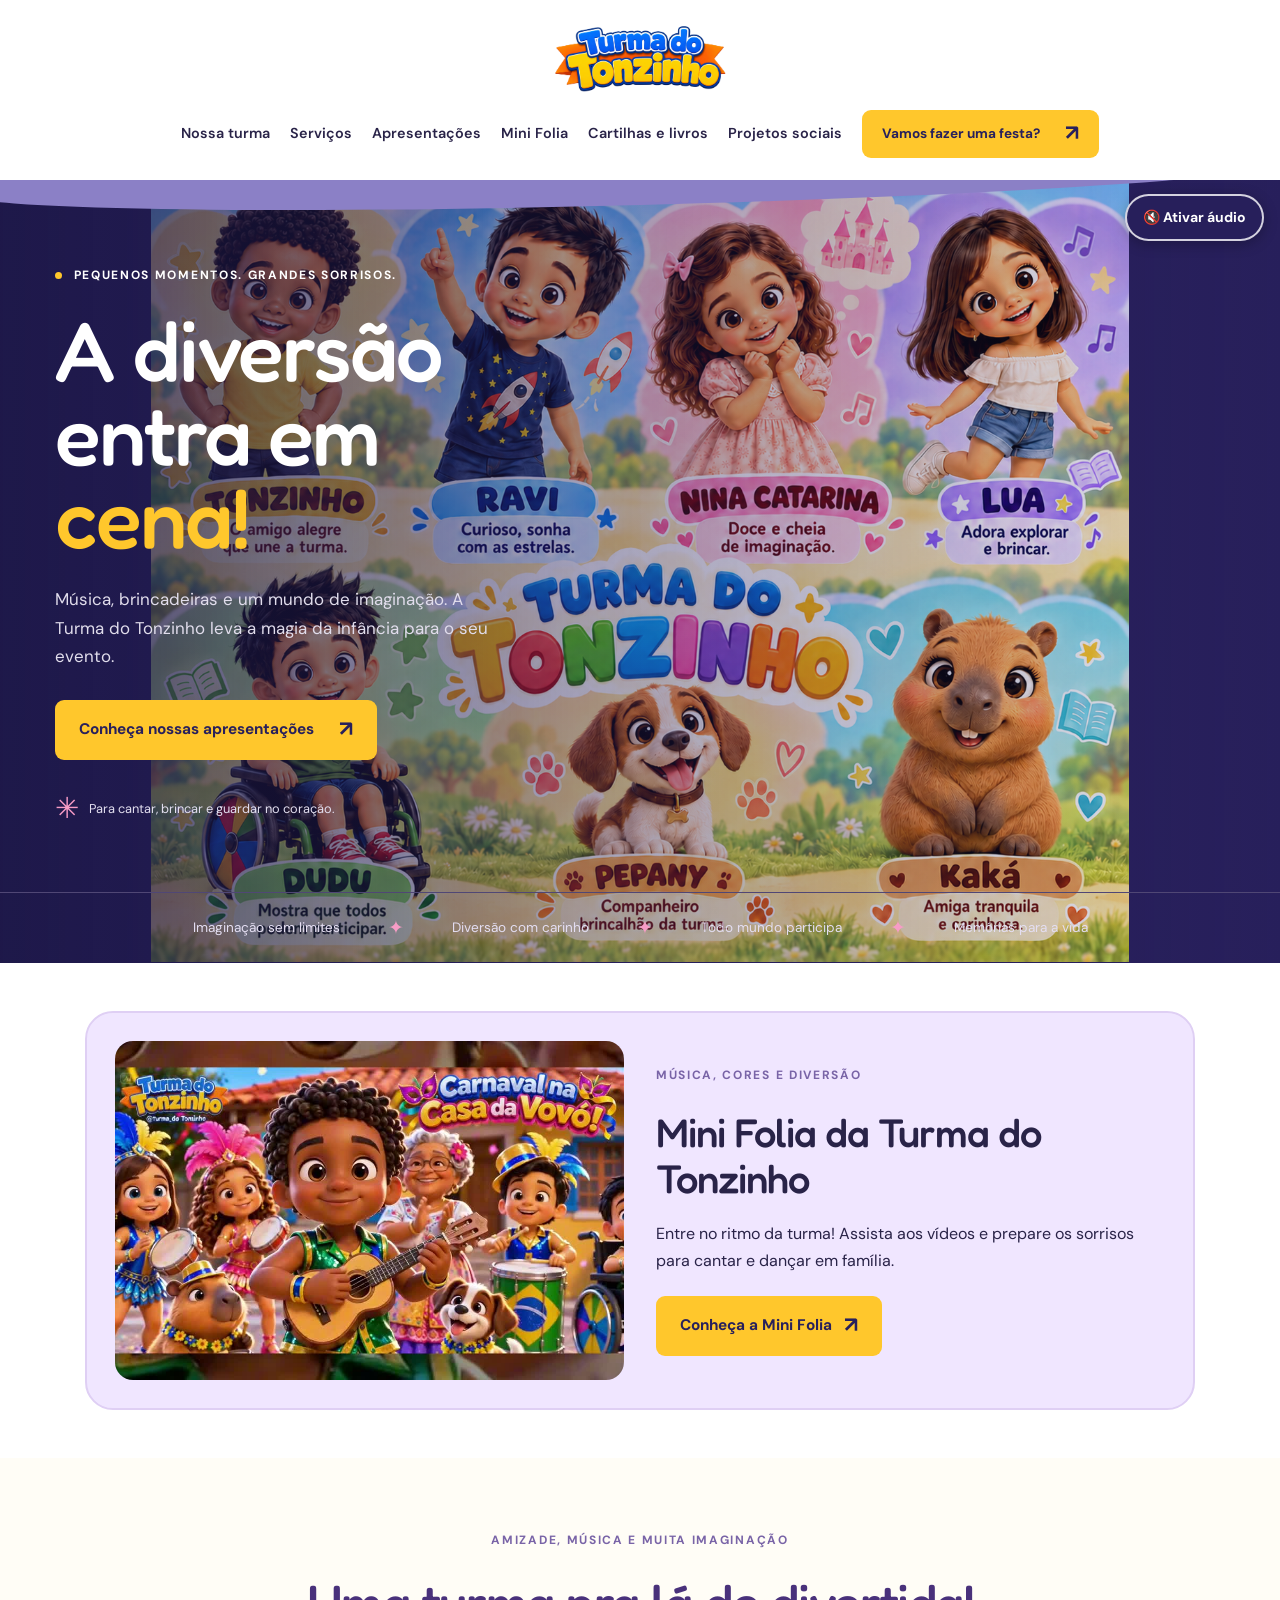
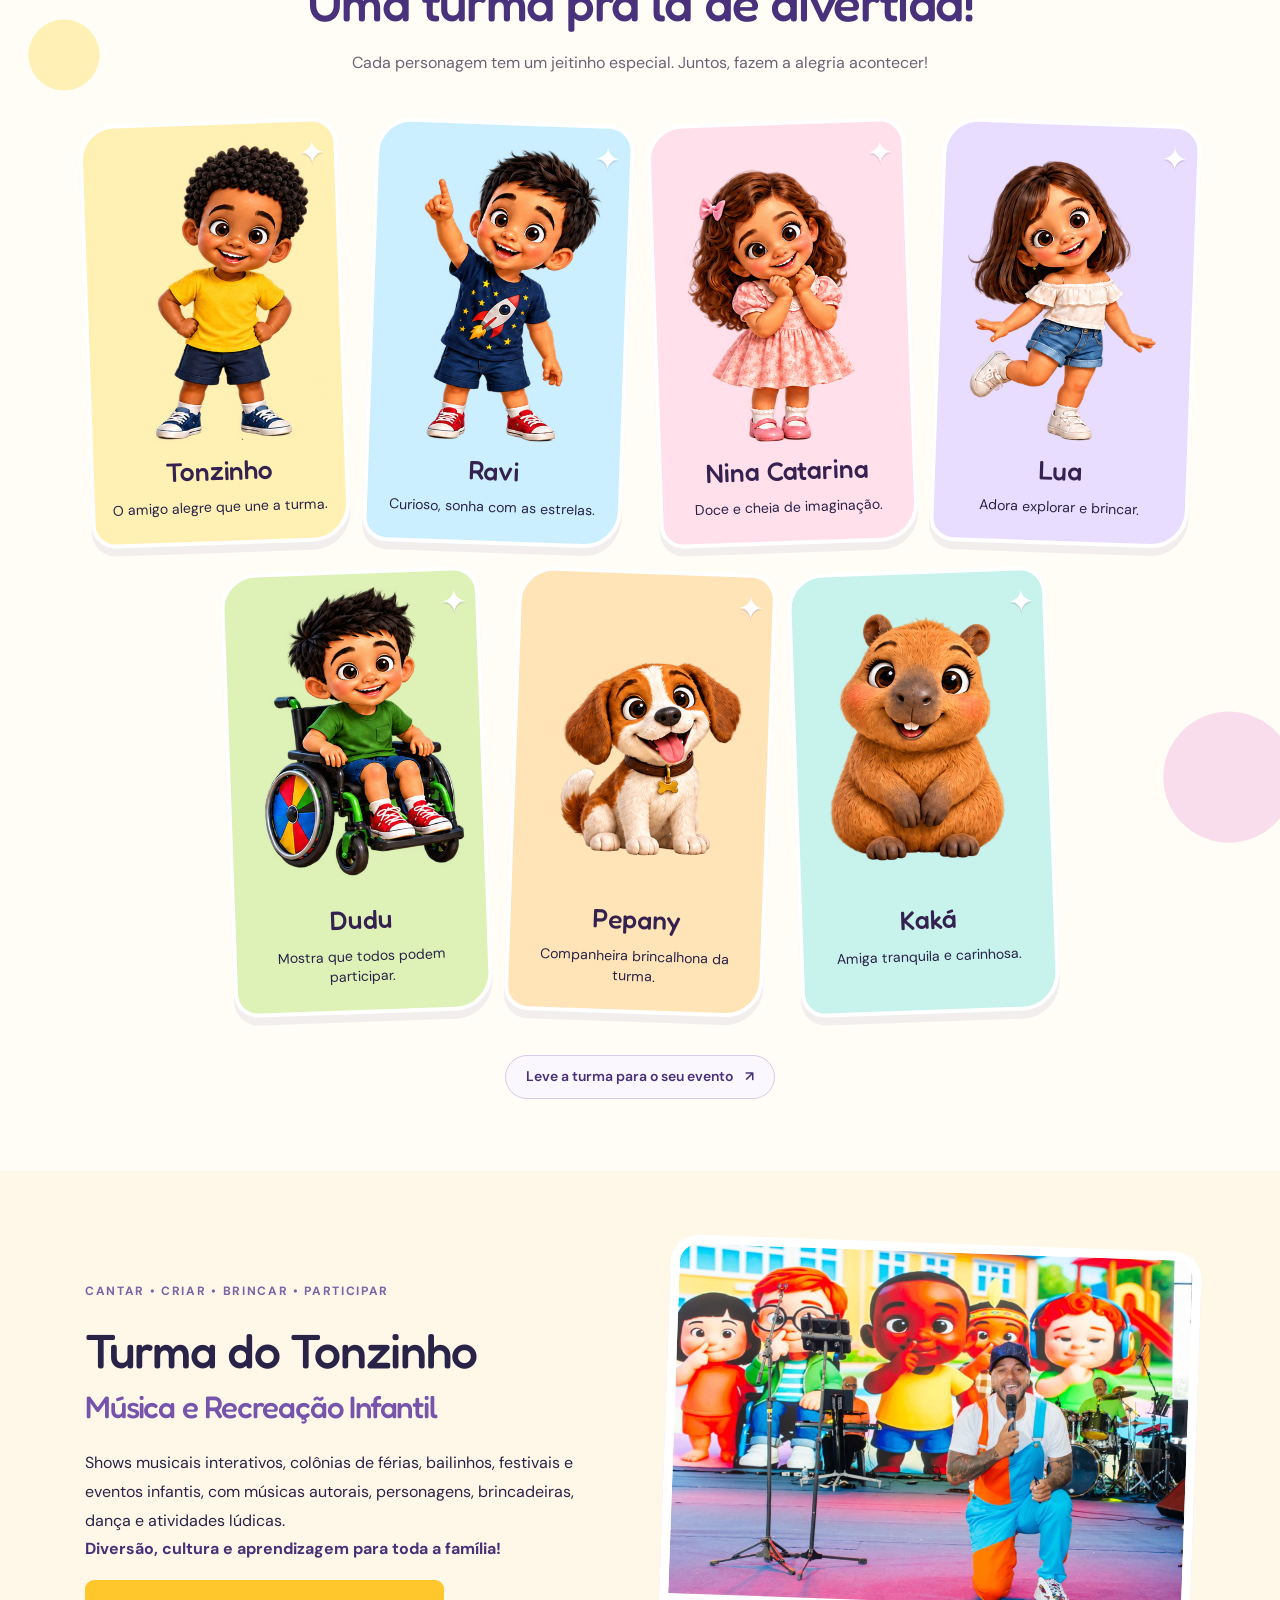
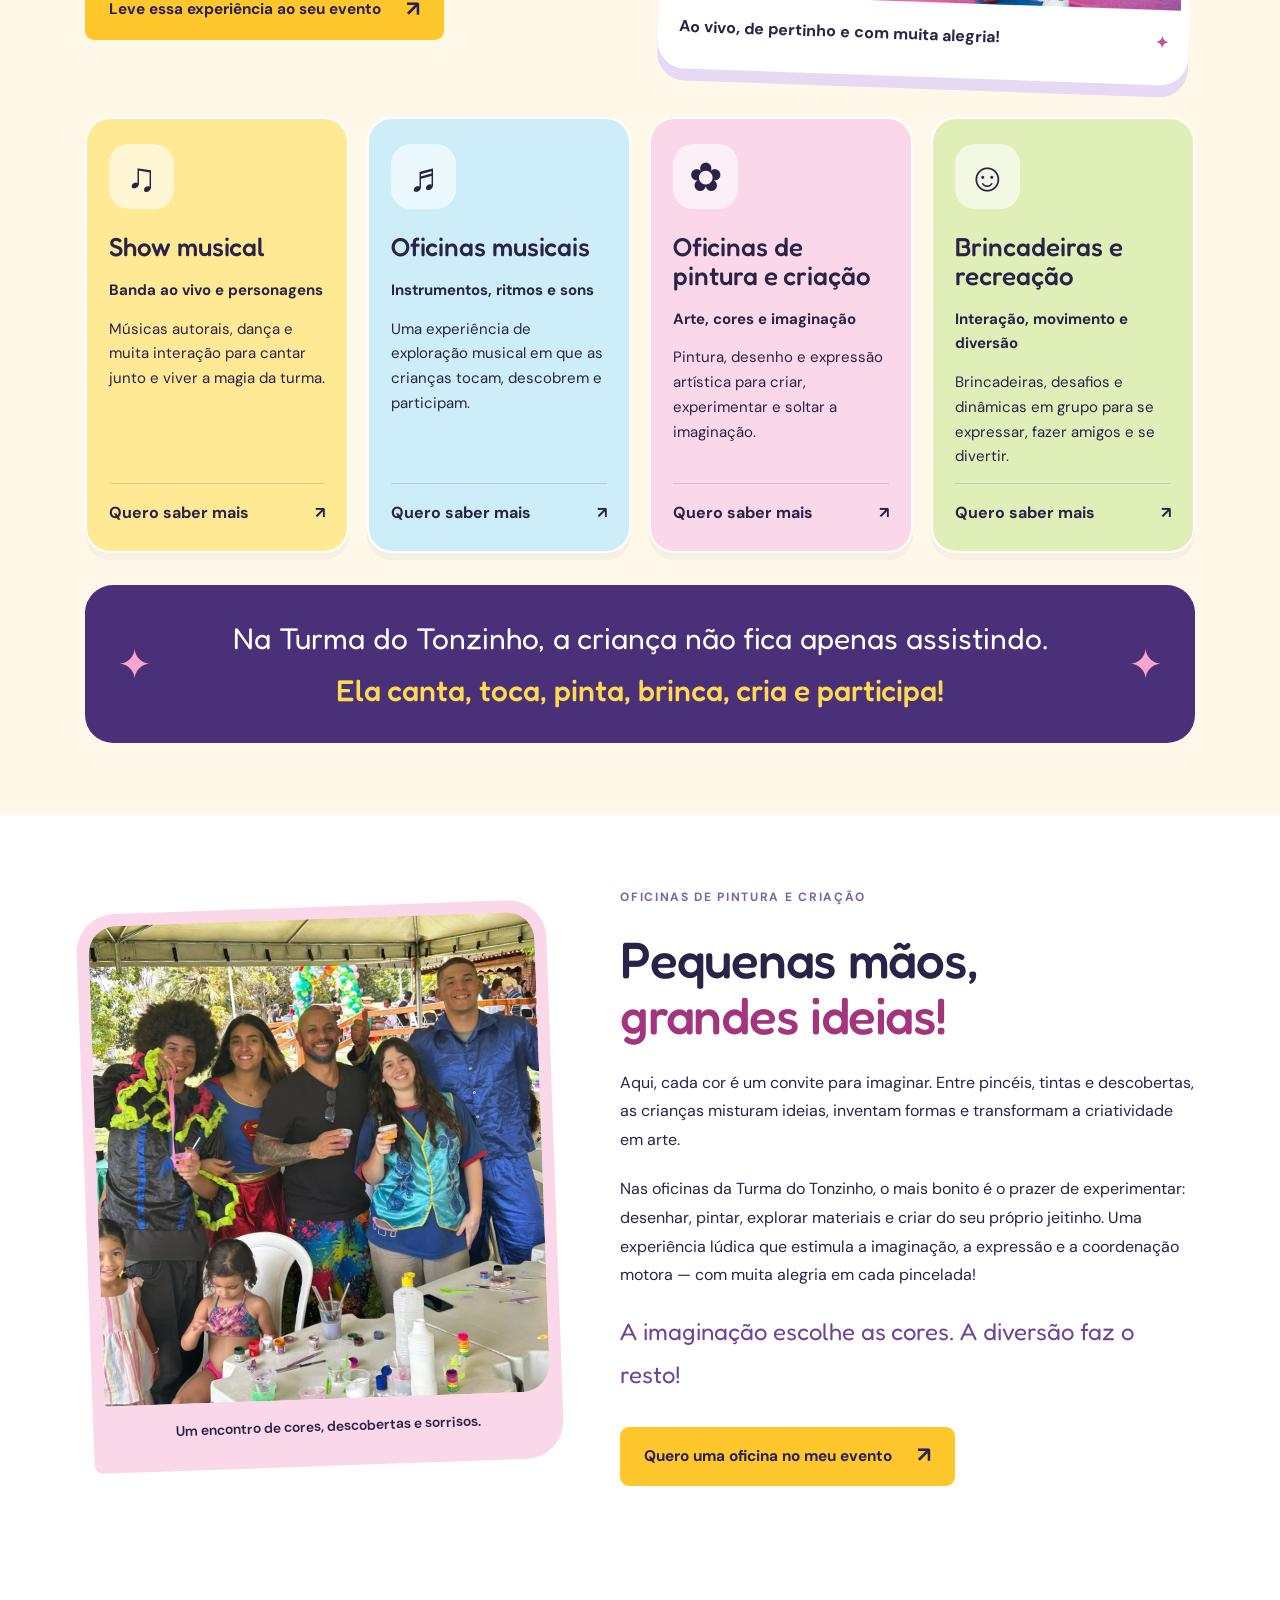
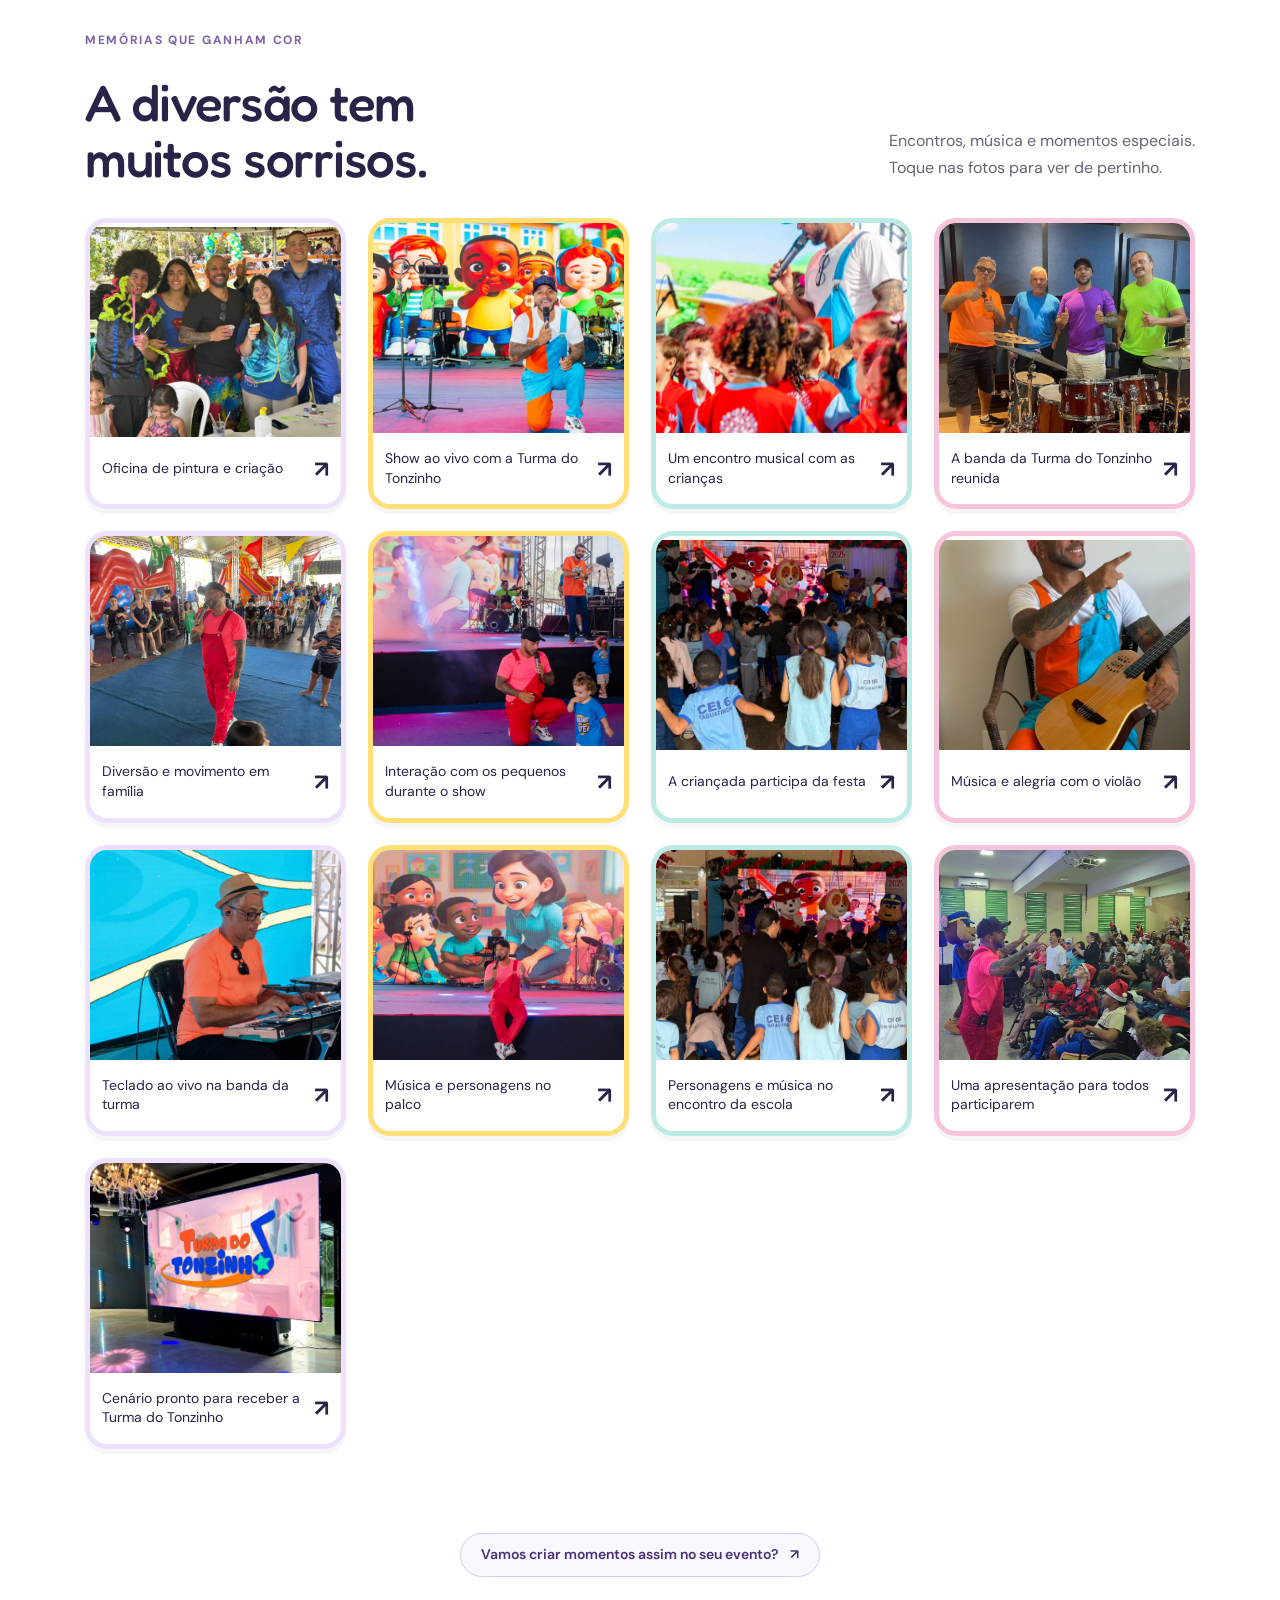
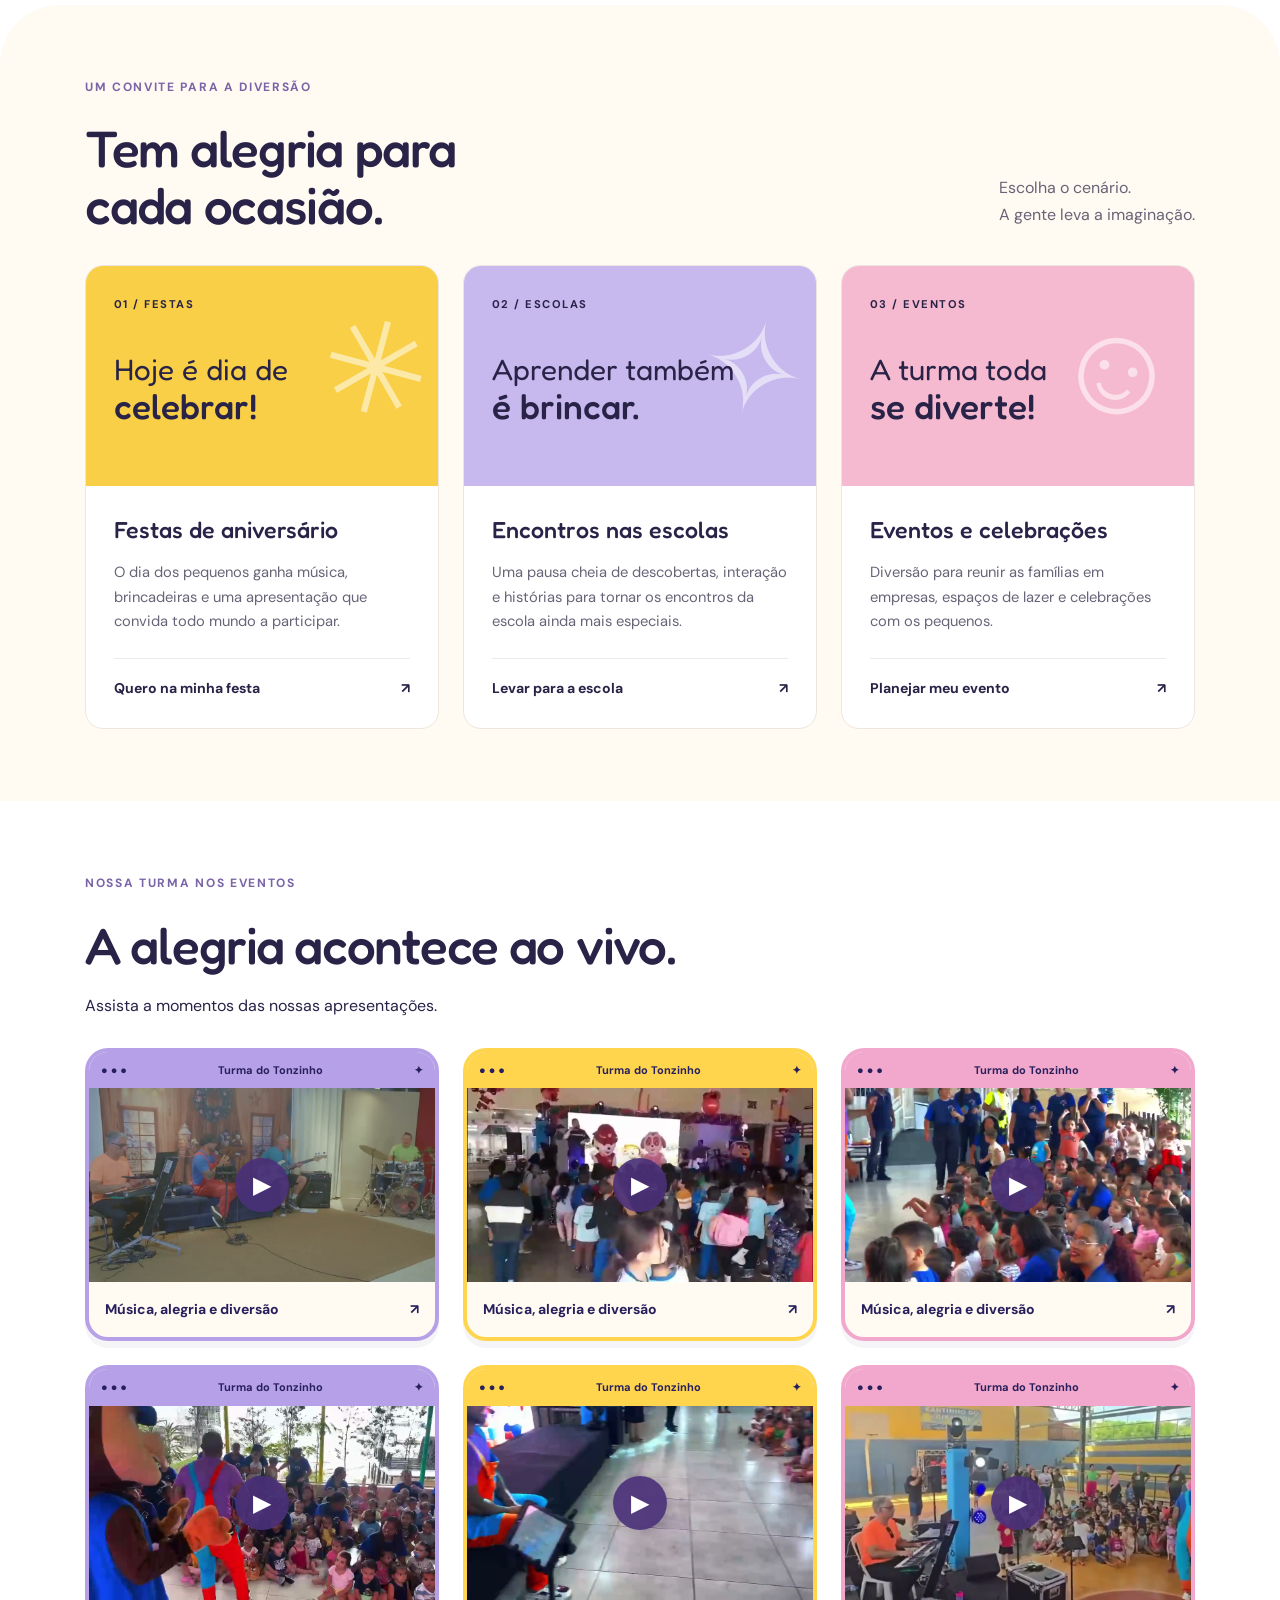
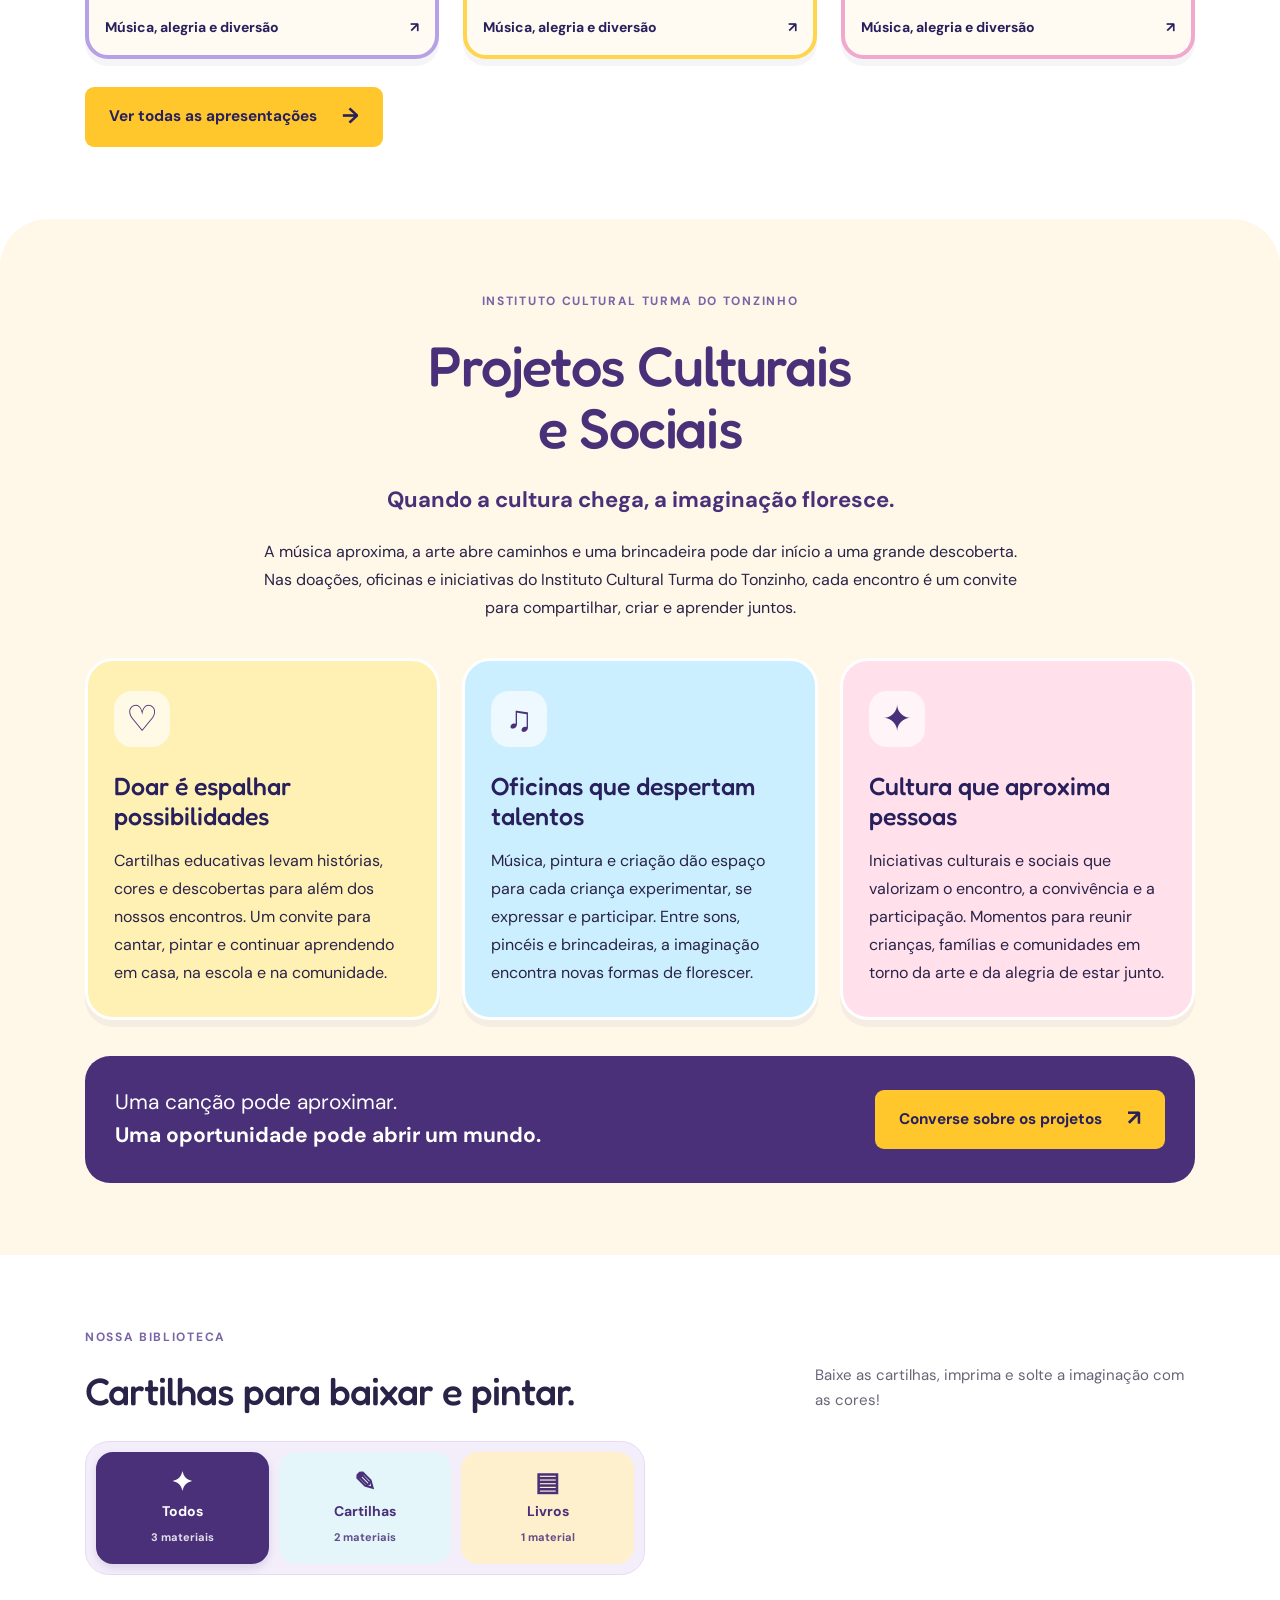
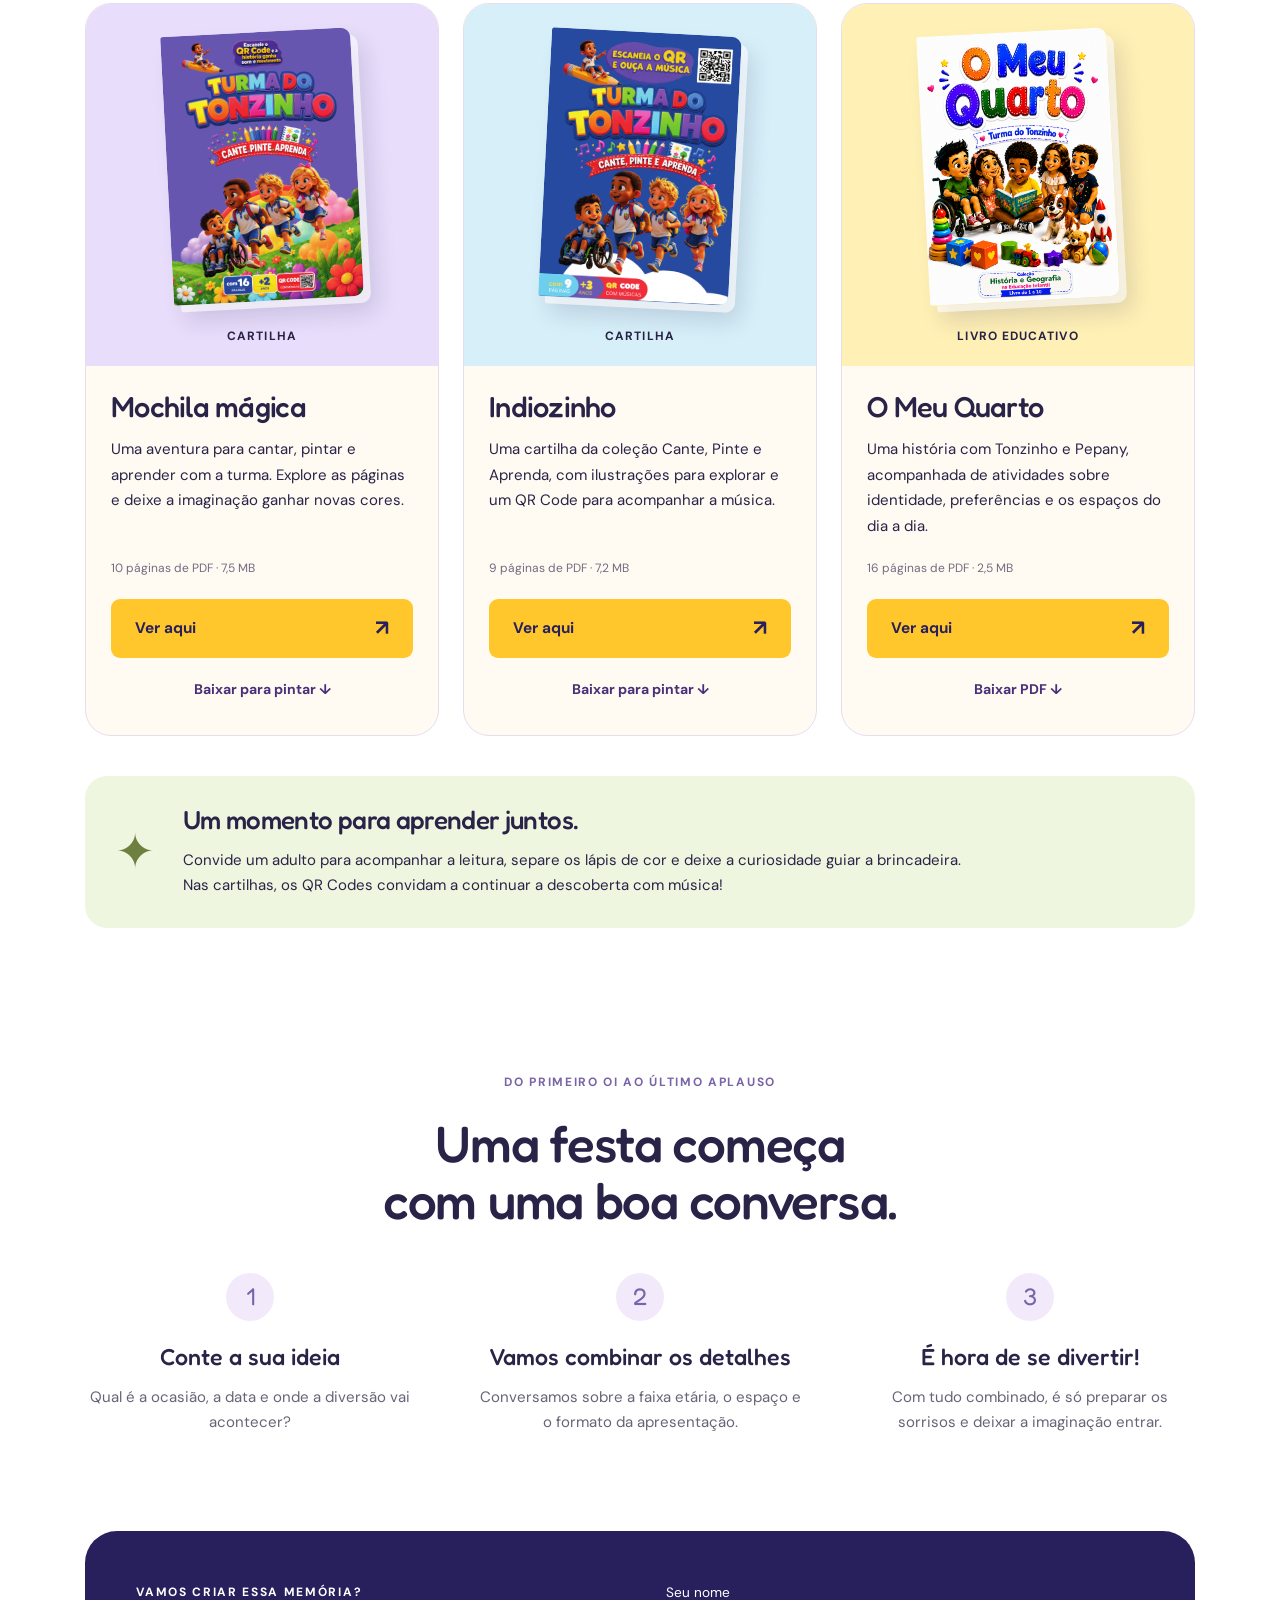
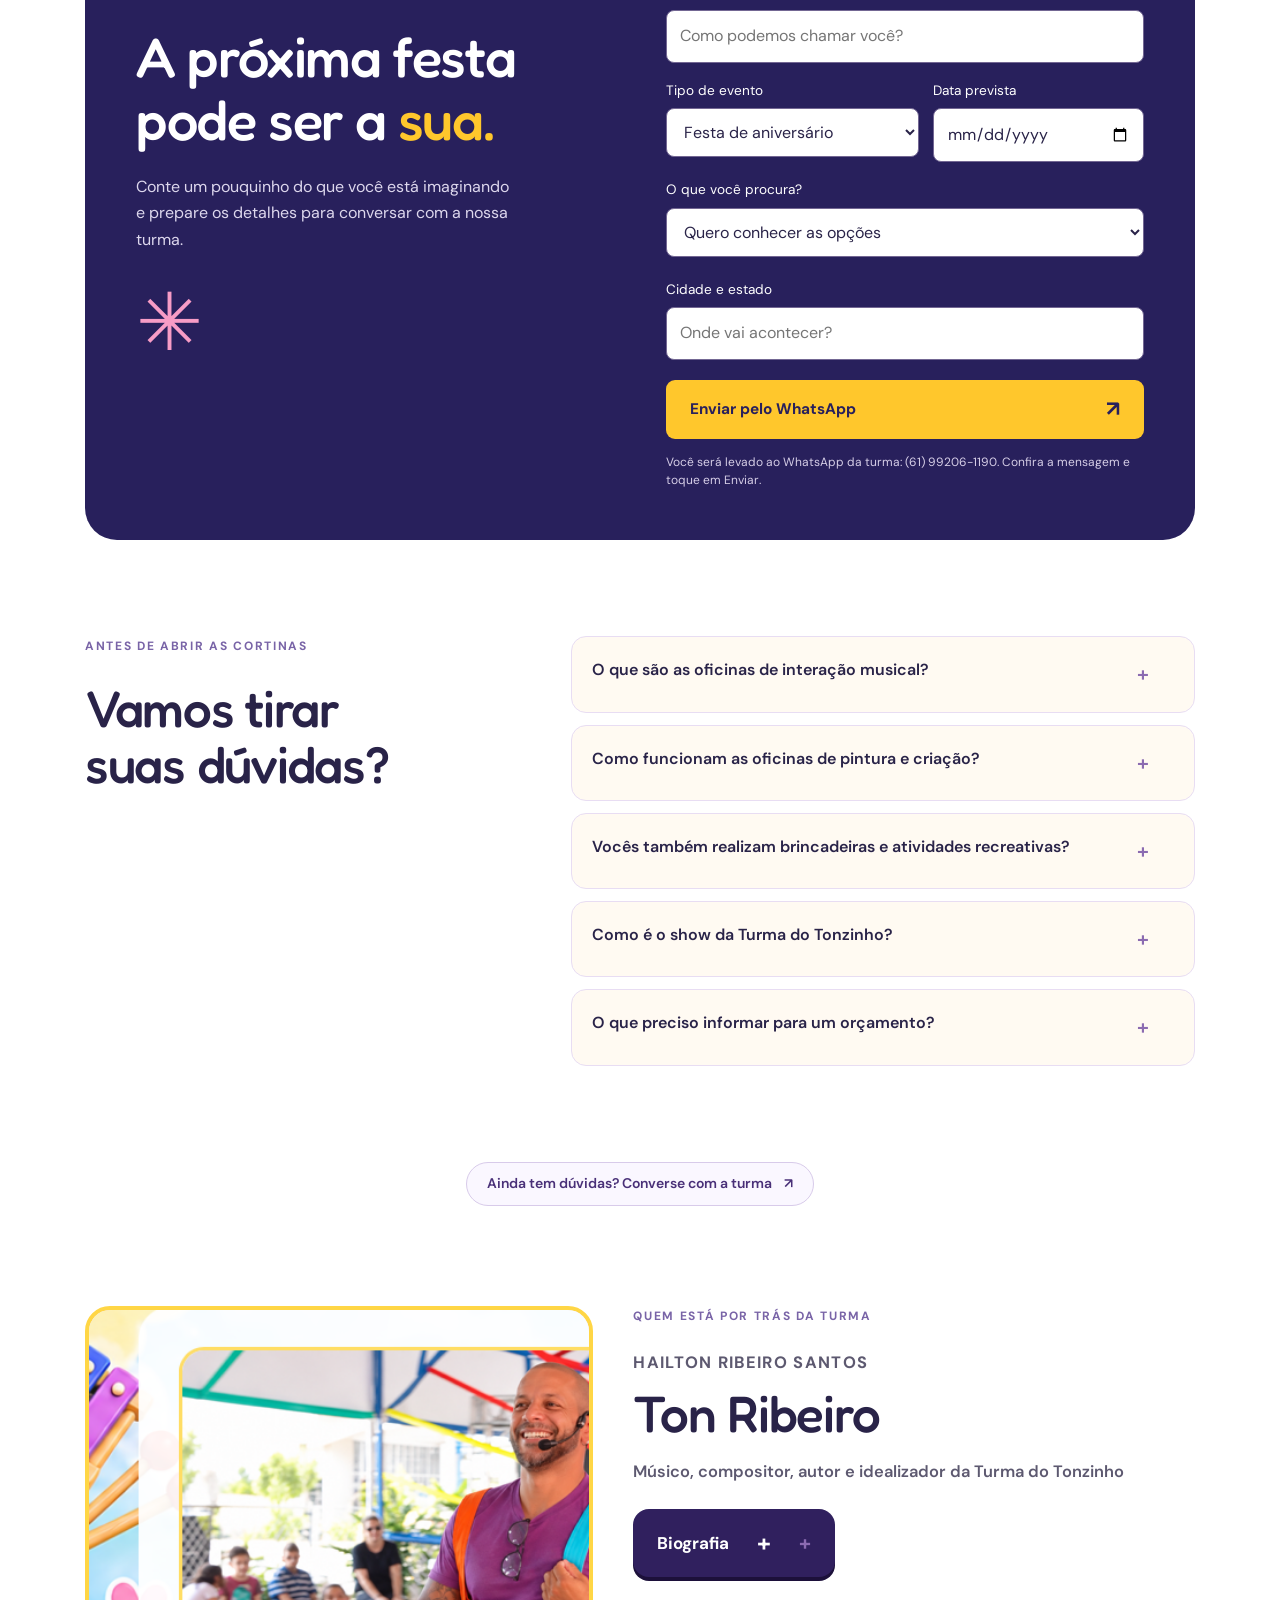
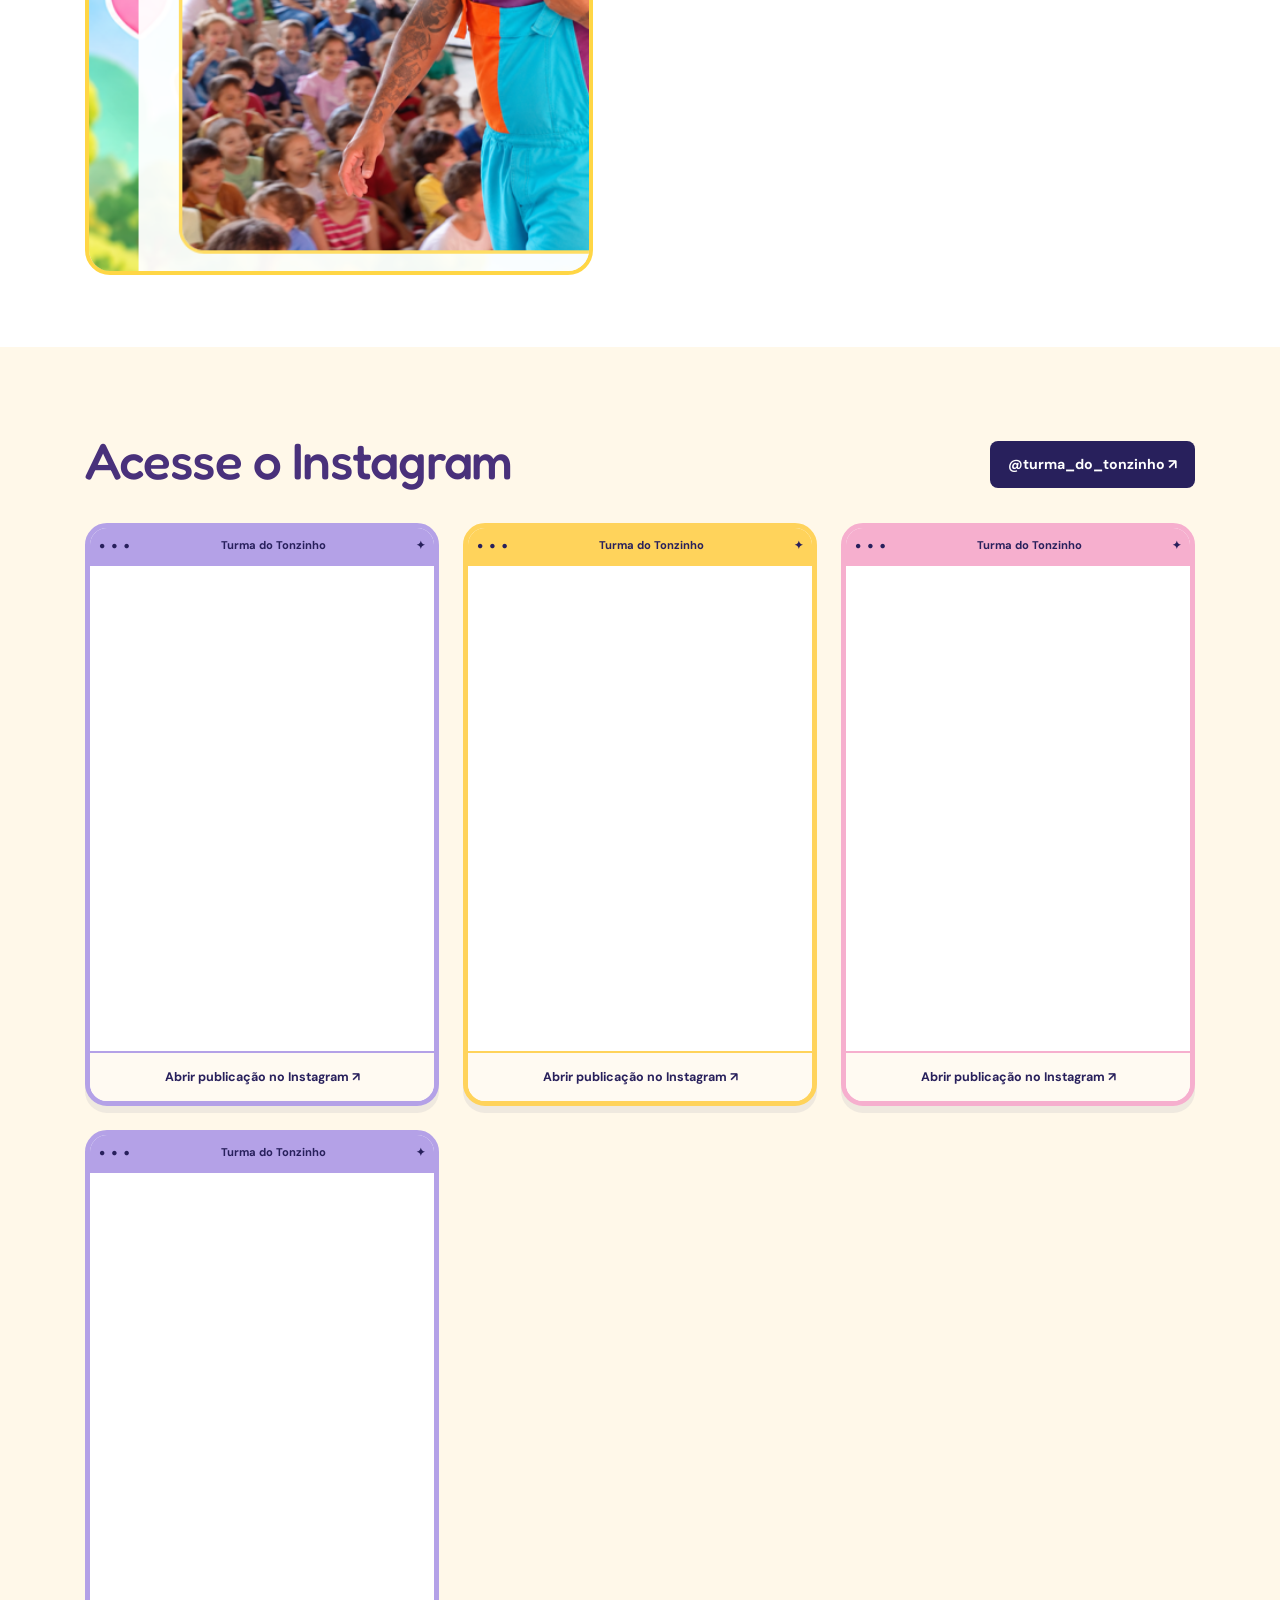
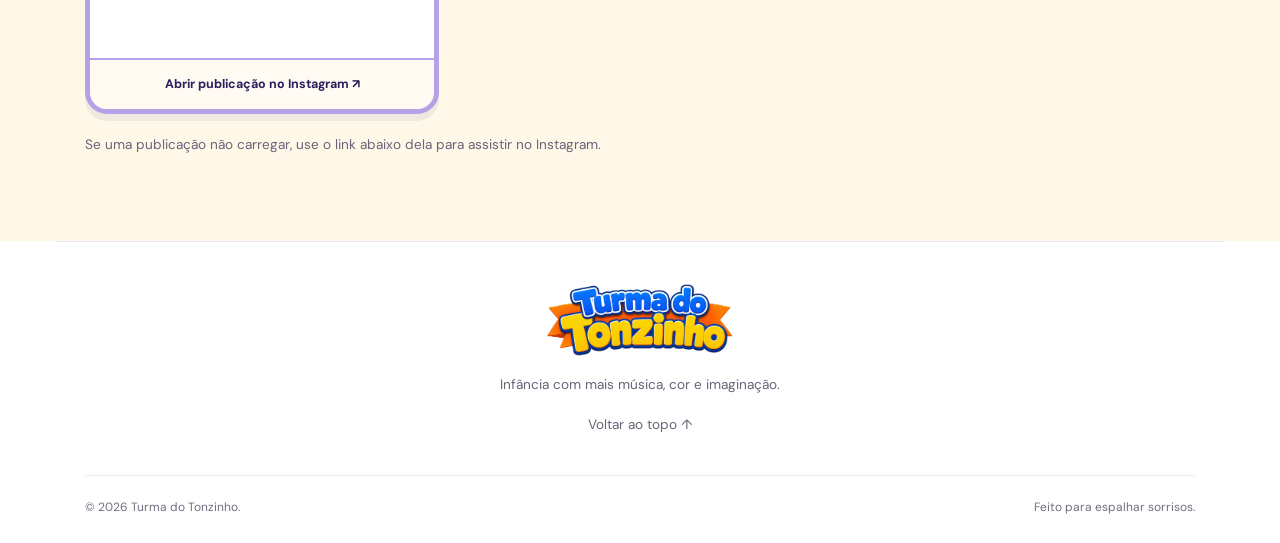
==== commit fdcbe9ca: "Ajusta hero e espacamentos no celular com movimento ao rolar" ====
--- a/index.html
+++ b/index.html
@@ -9,7 +9,27 @@
 .library-filters button[aria-pressed=true]{background:#493078;color:#fff;border-color:#493078;box-shadow:0 4px 9px #49307825}
 .library-filters button:hover{transform:translateY(-2px)}.library-filters button:focus-visible{outline:3px solid #e7af17;outline-offset:3px}
 @media(max-width:420px){.library-filters{gap:6px;padding:7px;border-radius:20px}.library-filters button{padding:10px 3px;min-height:103px}.library-filters button b{font-size:13px}.library-filters button span{font-size:10px}}
-</style><meta property="og:type" content="website"><meta property="og:locale" content="pt_BR"><meta property="og:title" content="Turma do Tonzinho – Música e Recreação Infantil"><meta property="og:description" content="Shows, oficinas e brincadeiras para cantar, criar e se divertir em família."><meta property="og:url" content="https://josuedudu861.github.io/turmadotonzinhoshow/"><meta property="og:image" content="https://josuedudu861.github.io/turmadotonzinhoshow/logo-turma-do-tonzinho.png"><meta property="og:image:alt" content="Logo da Turma do Tonzinho"><meta name="twitter:card" content="summary_large_image"><meta name="twitter:title" content="Turma do Tonzinho – Música e Recreação Infantil"><meta name="twitter:description" content="Shows, oficinas e brincadeiras para cantar, criar e se divertir em família."><meta name="twitter:image" content="https://josuedudu861.github.io/turmadotonzinhoshow/logo-turma-do-tonzinho.png"><style>.mini-folia-invite{display:grid;grid-template-columns:1fr 1fr;gap:32px;align-items:center;max-width:1110px;margin:48px auto;padding:28px;background:#f0e6ff;border:2px solid #dfcff4;border-radius:28px}.mini-folia-invite img{display:block;width:100%;height:auto;border-radius:18px}.mini-folia-invite h2{font-size:clamp(28px,3.5vw,40px);line-height:1.16;margin:12px 0 18px}.mini-folia-invite p:not(.eyebrow){line-height:1.7;margin-bottom:22px}.mini-folia-invite .button{gap:12px}@media(max-width:1158px){.mini-folia-invite{margin:32px 24px}}@media(max-width:700px){.mini-folia-invite{grid-template-columns:1fr;margin:24px 16px;padding:20px;gap:24px}.mini-folia-invite .button{font-size:14px}}</style><style>.founder{align-items:start}.founder-photo{position:sticky;top:32px}.founder-copy .founder-fullname{text-transform:uppercase;letter-spacing:.08em;font-size:13px;font-weight:700;color:#74618f;margin:16px 0 8px}.founder-copy .founder-role{font-weight:600;line-height:1.6;margin:18px 0 24px}.founder-copy a.founder-instagram{display:inline-flex;align-items:center;gap:14px;padding:14px 20px;border:1px solid #dac4ed;border-radius:18px;background:linear-gradient(120deg,#f0e5ff,#ffe8f0);color:#493078;text-decoration:none;box-shadow:0 4px 0 #49307812;margin:0 0 12px;font-size:15px;line-height:1.35;font-weight:700;max-width:100%}.founder-instagram>span:first-child{font-size:32px}.founder-instagram small{display:block;font-size:12px;font-weight:500;margin-top:4px}.founder-copy a.founder-instagram:hover{background:#ead9fb;transform:translateY(-2px)}.founder-instagram:focus-visible{outline:3px solid #d29a00;outline-offset:4px}.founder-copy h3{font-size:25px;line-height:1.3;margin:32px 0 18px}.founder-education{background:#f6f0fd;border:1px solid #e8dcf6;border-radius:20px;padding:24px;margin:28px 0}.founder-education h3{margin:0 0 16px}.founder-education ul{padding-left:20px;margin:0;color:#615775;line-height:1.75}.founder-education li+li{margin-top:12px}.founder-copy blockquote{margin:28px 0 0;border-left:4px solid #ffcd32;background:#fff8df;padding:22px;border-radius:0 18px 18px 0;font-size:19px;line-height:1.6;color:#493078}@media(max-width:700px){.founder-photo{position:static}.founder-education{padding:20px}.founder-copy a.founder-instagram{padding:14px;gap:10px}.founder-copy blockquote{font-size:18px}}</style><style>.founder-biography>summary{display:flex;justify-content:space-between;align-items:center;gap:28px;width:fit-content;min-width:180px;min-height:52px;list-style:none;padding:14px 24px;background:#30205e;color:white;border-radius:16px;font-size:17px;font-weight:700;cursor:pointer;box-shadow:0 4px 0 #1c103a;margin:0 0 28px}.founder-biography>summary::-webkit-details-marker{display:none}.founder-biography>summary:hover{background:#493078}.founder-biography>summary:focus-visible{outline:3px solid #ffcd32;outline-offset:5px}.founder-biography>summary span{font-size:24px;transition:transform .2s}.founder-biography[open]>summary span{transform:rotate(45deg)}</style></head>
+</style><meta property="og:type" content="website"><meta property="og:locale" content="pt_BR"><meta property="og:title" content="Turma do Tonzinho – Música e Recreação Infantil"><meta property="og:description" content="Shows, oficinas e brincadeiras para cantar, criar e se divertir em família."><meta property="og:url" content="https://josuedudu861.github.io/turmadotonzinhoshow/"><meta property="og:image" content="https://josuedudu861.github.io/turmadotonzinhoshow/logo-turma-do-tonzinho.png"><meta property="og:image:alt" content="Logo da Turma do Tonzinho"><meta name="twitter:card" content="summary_large_image"><meta name="twitter:title" content="Turma do Tonzinho – Música e Recreação Infantil"><meta name="twitter:description" content="Shows, oficinas e brincadeiras para cantar, criar e se divertir em família."><meta name="twitter:image" content="https://josuedudu861.github.io/turmadotonzinhoshow/logo-turma-do-tonzinho.png"><style>.mini-folia-invite{display:grid;grid-template-columns:1fr 1fr;gap:32px;align-items:center;max-width:1110px;margin:48px auto;padding:28px;background:#f0e6ff;border:2px solid #dfcff4;border-radius:28px}.mini-folia-invite img{display:block;width:100%;height:auto;border-radius:18px}.mini-folia-invite h2{font-size:clamp(28px,3.5vw,40px);line-height:1.16;margin:12px 0 18px}.mini-folia-invite p:not(.eyebrow){line-height:1.7;margin-bottom:22px}.mini-folia-invite .button{gap:12px}@media(max-width:1158px){.mini-folia-invite{margin:32px 24px}}@media(max-width:700px){.mini-folia-invite{grid-template-columns:1fr;margin:24px 16px;padding:20px;gap:24px}.mini-folia-invite .button{font-size:14px}}</style><style>.founder{align-items:start}.founder-photo{position:sticky;top:32px}.founder-copy .founder-fullname{text-transform:uppercase;letter-spacing:.08em;font-size:13px;font-weight:700;color:#74618f;margin:16px 0 8px}.founder-copy .founder-role{font-weight:600;line-height:1.6;margin:18px 0 24px}.founder-copy a.founder-instagram{display:inline-flex;align-items:center;gap:14px;padding:14px 20px;border:1px solid #dac4ed;border-radius:18px;background:linear-gradient(120deg,#f0e5ff,#ffe8f0);color:#493078;text-decoration:none;box-shadow:0 4px 0 #49307812;margin:0 0 12px;font-size:15px;line-height:1.35;font-weight:700;max-width:100%}.founder-instagram>span:first-child{font-size:32px}.founder-instagram small{display:block;font-size:12px;font-weight:500;margin-top:4px}.founder-copy a.founder-instagram:hover{background:#ead9fb;transform:translateY(-2px)}.founder-instagram:focus-visible{outline:3px solid #d29a00;outline-offset:4px}.founder-copy h3{font-size:25px;line-height:1.3;margin:32px 0 18px}.founder-education{background:#f6f0fd;border:1px solid #e8dcf6;border-radius:20px;padding:24px;margin:28px 0}.founder-education h3{margin:0 0 16px}.founder-education ul{padding-left:20px;margin:0;color:#615775;line-height:1.75}.founder-education li+li{margin-top:12px}.founder-copy blockquote{margin:28px 0 0;border-left:4px solid #ffcd32;background:#fff8df;padding:22px;border-radius:0 18px 18px 0;font-size:19px;line-height:1.6;color:#493078}@media(max-width:700px){.founder-photo{position:static}.founder-education{padding:20px}.founder-copy a.founder-instagram{padding:14px;gap:10px}.founder-copy blockquote{font-size:18px}}</style><style>.founder-biography>summary{display:flex;justify-content:space-between;align-items:center;gap:28px;width:fit-content;min-width:180px;min-height:52px;list-style:none;padding:14px 24px;background:#30205e;color:white;border-radius:16px;font-size:17px;font-weight:700;cursor:pointer;box-shadow:0 4px 0 #1c103a;margin:0 0 28px}.founder-biography>summary::-webkit-details-marker{display:none}.founder-biography>summary:hover{background:#493078}.founder-biography>summary:focus-visible{outline:3px solid #ffcd32;outline-offset:5px}.founder-biography>summary span{font-size:24px;transition:transform .2s}.founder-biography[open]>summary span{transform:rotate(45deg)}</style><style id="mobile-hero-scroll-refinement">
+.hero-video{transform:translateY(var(--hero-video-y,0px)) scale(var(--hero-video-scale,1));transform-origin:center;will-change:transform}
+@media(max-width:700px){
+.header{padding:14px 20px;gap:12px}.header .menu-toggle{top:22px}
+.hero{padding-top:0}.hero .wave{display:none}
+.hero-video-wrap{position:relative;inset:auto;width:100%;aspect-ratio:16/9;background:#28205c}
+.hero-video{display:block;object-fit:contain}.hero-overlay{display:none}
+.hero .video-control{right:12px;bottom:12px;min-height:40px;padding:8px 12px;font-size:14px;z-index:4}.hero .video-control span{display:inline}
+.hero .hero-inner{min-height:0;display:block;padding:24px 20px 22px}
+.hero-copy{max-width:none;transform:translateY(var(--hero-copy-y,0px))}
+.hero .eyebrow{font-size:11px;line-height:1.5;letter-spacing:.09em;margin-bottom:10px}
+.hero h1{font-size:clamp(32px,9vw,42px);line-height:1.08;margin:0}.hero h1 br{display:none}
+.hero-description{font-size:16px;line-height:1.6;margin:14px 0 18px;max-width:none}
+.hero .button{min-height:46px;padding:12px 18px;font-size:14px}
+.hero-note{margin-top:14px;font-size:12px;line-height:1.5;gap:8px}.hero-note span{font-size:22px}
+.hero-bottom{padding:12px 20px;gap:10px 18px;display:flex;flex-wrap:wrap;justify-content:center;white-space:normal;font-size:12px;line-height:1.5}.hero-bottom>span:nth-child(even){display:none}
+.section{padding-block:32px}.social-projects .section{padding-block:32px}.section-heading{margin-bottom:20px;gap:16px}.character-heading{margin-bottom:22px}.mini-folia-invite{margin:20px 16px;padding:18px;gap:18px}.mini-folia-invite h2{margin:8px 0 12px}.mini-folia-invite p:not(.eyebrow){margin-bottom:16px}
+.service-grid{margin-top:22px}.participation-quote{margin-top:24px}.show-grid{margin-block:22px}.quiet-cta{padding-bottom:18px}.contact.section{padding-block:26px;margin-block:12px}.founder,.painting,.faq{gap:22px}.social-intro{margin-bottom:24px}.social-invite{margin-top:24px;padding:22px}.library-collection{padding-top:32px}footer{padding-top:28px;padding-bottom:24px}
+}
+@media(prefers-reduced-motion:reduce){.hero-video,.hero-copy{transform:none!important;will-change:auto}}
+</style><style id="visible-audio-control">.hero .video-control{top:14px;right:16px;bottom:auto;z-index:5;background:#28205cf5;border:2px solid #ffffffcc;box-shadow:0 3px 14px #0004;min-height:44px;padding:10px 16px;font-size:14px}.hero .video-control span{display:inline}@media(max-width:700px){.hero .video-control{top:10px;right:10px;bottom:auto;padding:8px 12px;min-height:42px;font-size:13px}}</style></head>
 <body>
 <a class="skip" href="#conteudo">Pular para o conteúdo</a>
 <header class="header"><a class="logo logo-image" href="#inicio" aria-label="Turma do Tonzinho, início"><img src="logo-turma-do-tonzinho.png" alt="Turma do Tonzinho"></a><button class="menu-toggle" aria-label="Abrir menu" aria-expanded="false" aria-controls="nav">☰</button><nav id="nav" aria-label="Menu principal"><a href="#sobre">Nossa turma</a><a href="#experiencias">Serviços</a><a href="apresentacoes.html">Apresentações</a><a href="mini-folia.html">Mini Folia</a><a href="#cartilhas">Cartilhas e livros</a><a href="#projetos-sociais">Projetos sociais</a><a class="button small" href="#contato">Vamos fazer uma festa? <span>↗</span></a></nav></header>
@@ -34,5 +54,9 @@
 reader.addEventListener('close',()=>{document.querySelector('#reader-image').removeAttribute('src');document.body.classList.remove('reader-open');});
 reader.addEventListener('click',event=>{if(event.target===reader)reader.close();});
 document.querySelector('#year').textContent=new Date().getFullYear();
-})();</script><dialog class="show-dialog" aria-labelledby="show-dialog-title"><div class="show-dialog-head"><h2 id="show-dialog-title">Turma do Tonzinho ao vivo</h2><button type="button" class="show-close" aria-label="Fechar vídeo">×</button></div><video controls playsinline preload="none" aria-label="Vídeo da apresentação"></video></dialog><script>(()=>{const modal=document.querySelector('.show-dialog'),video=modal.querySelector('video');let trigger;document.querySelectorAll('[data-show-video]').forEach(button=>button.addEventListener('click',()=>{trigger=button;video.src=button.dataset.showVideo;video.poster=button.querySelector('img').src;modal.showModal();document.body.classList.add('show-video-open');video.play().catch(()=>{});}));modal.querySelector('.show-close').addEventListener('click',()=>modal.close());modal.addEventListener('click',e=>{if(e.target===modal)modal.close();});modal.addEventListener('close',()=>{video.pause();video.removeAttribute('src');video.load();document.body.classList.remove('show-video-open');trigger?.focus();});})();</script></body><script src="video.js"></script></html>
+})();</script><dialog class="show-dialog" aria-labelledby="show-dialog-title"><div class="show-dialog-head"><h2 id="show-dialog-title">Turma do Tonzinho ao vivo</h2><button type="button" class="show-close" aria-label="Fechar vídeo">×</button></div><video controls playsinline preload="none" aria-label="Vídeo da apresentação"></video></dialog><script>(()=>{const modal=document.querySelector('.show-dialog'),video=modal.querySelector('video');let trigger;document.querySelectorAll('[data-show-video]').forEach(button=>button.addEventListener('click',()=>{trigger=button;video.src=button.dataset.showVideo;video.poster=button.querySelector('img').src;modal.showModal();document.body.classList.add('show-video-open');video.play().catch(()=>{});}));modal.querySelector('.show-close').addEventListener('click',()=>modal.close());modal.addEventListener('click',e=>{if(e.target===modal)modal.close();});modal.addEventListener('close',()=>{video.pause();video.removeAttribute('src');video.load();document.body.classList.remove('show-video-open');trigger?.focus();});})();</script></body><script src="video.js"></script><script>(()=>{
+const hero=document.querySelector('.hero');if(!hero)return;const motion=matchMedia('(prefers-reduced-motion: reduce)');let scheduled=false;
+const update=()=>{scheduled=false;if(motion.matches){hero.style.removeProperty('--hero-video-y');hero.style.removeProperty('--hero-video-scale');hero.style.removeProperty('--hero-copy-y');return;}const rect=hero.getBoundingClientRect();const progress=Math.max(0,Math.min(1,-rect.top/rect.height));hero.style.setProperty('--hero-video-y',`${progress*22}px`);hero.style.setProperty('--hero-video-scale',String(1+progress*.045));hero.style.setProperty('--hero-copy-y',`${-progress*10}px`);};
+const schedule=()=>{if(!scheduled){scheduled=true;requestAnimationFrame(update);}};addEventListener('scroll',schedule,{passive:true});addEventListener('resize',schedule);motion.addEventListener('change',schedule);update();
+})();</script></html>
 
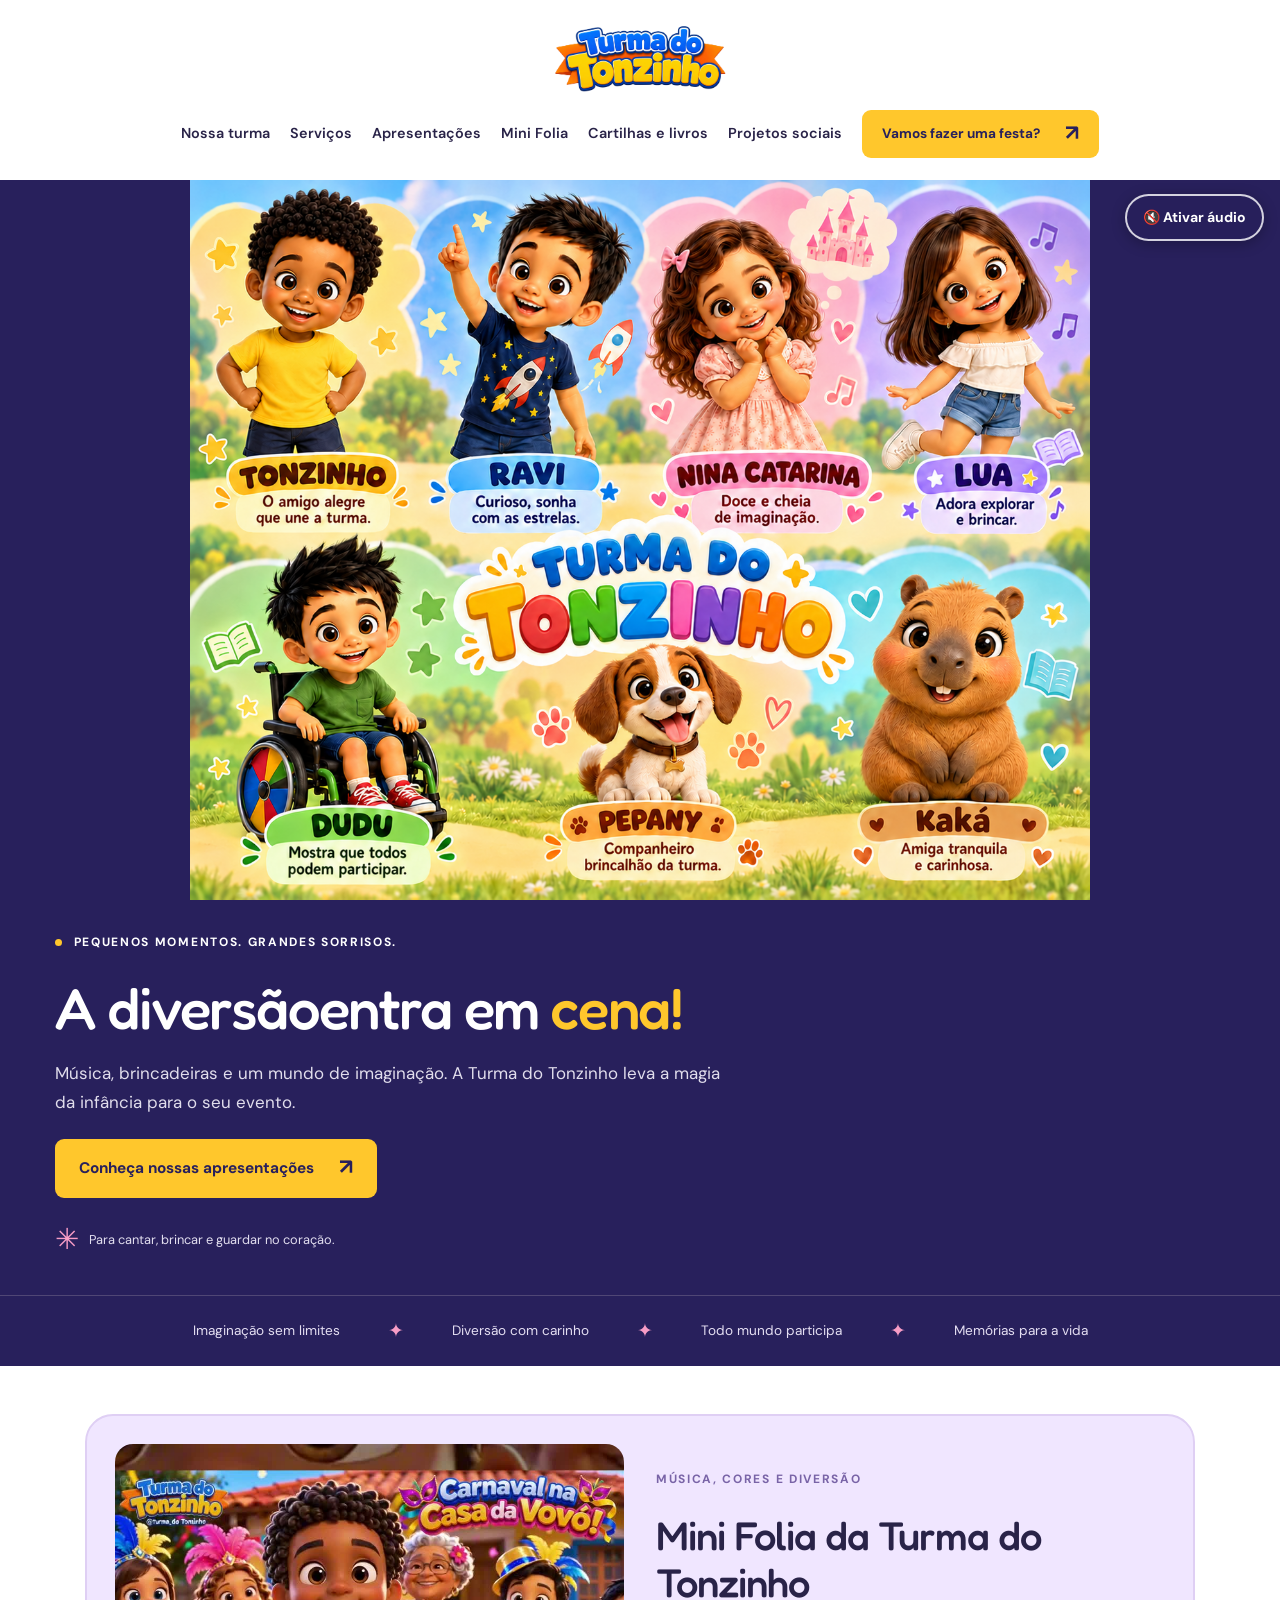
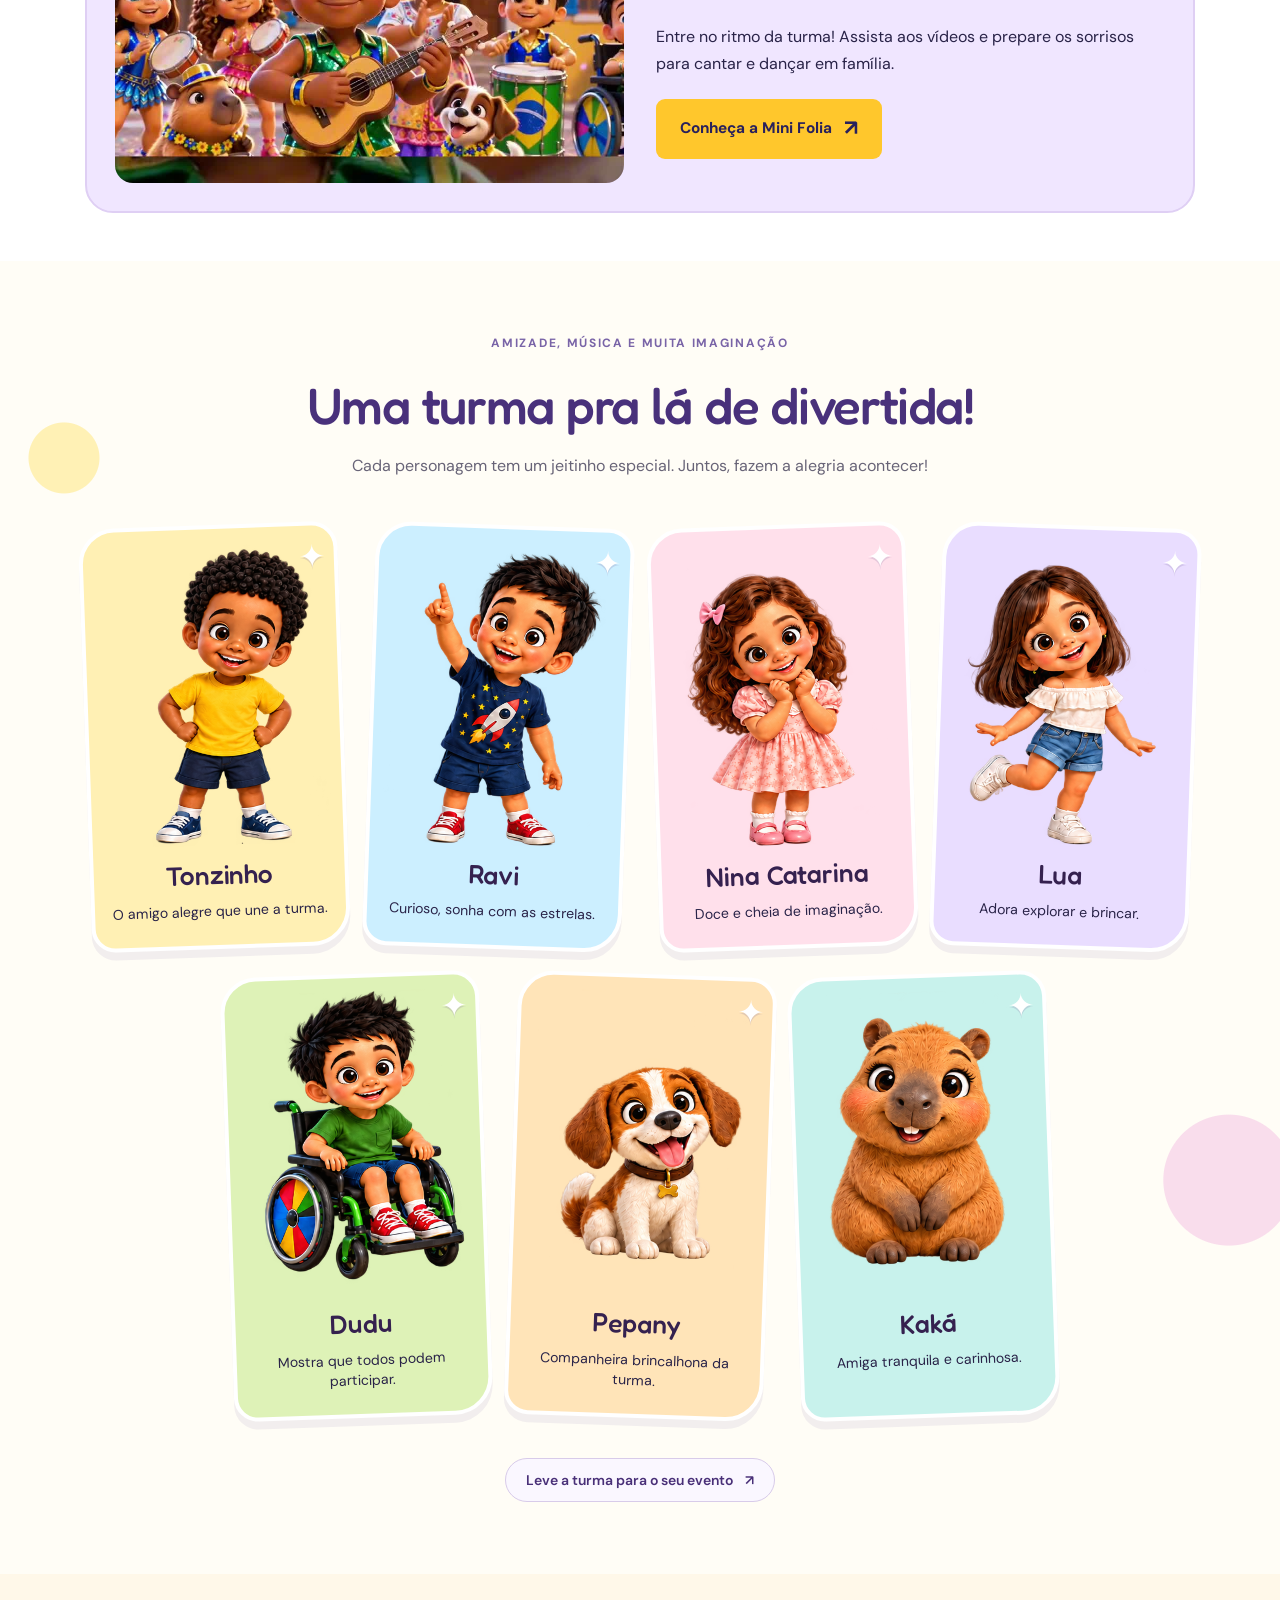
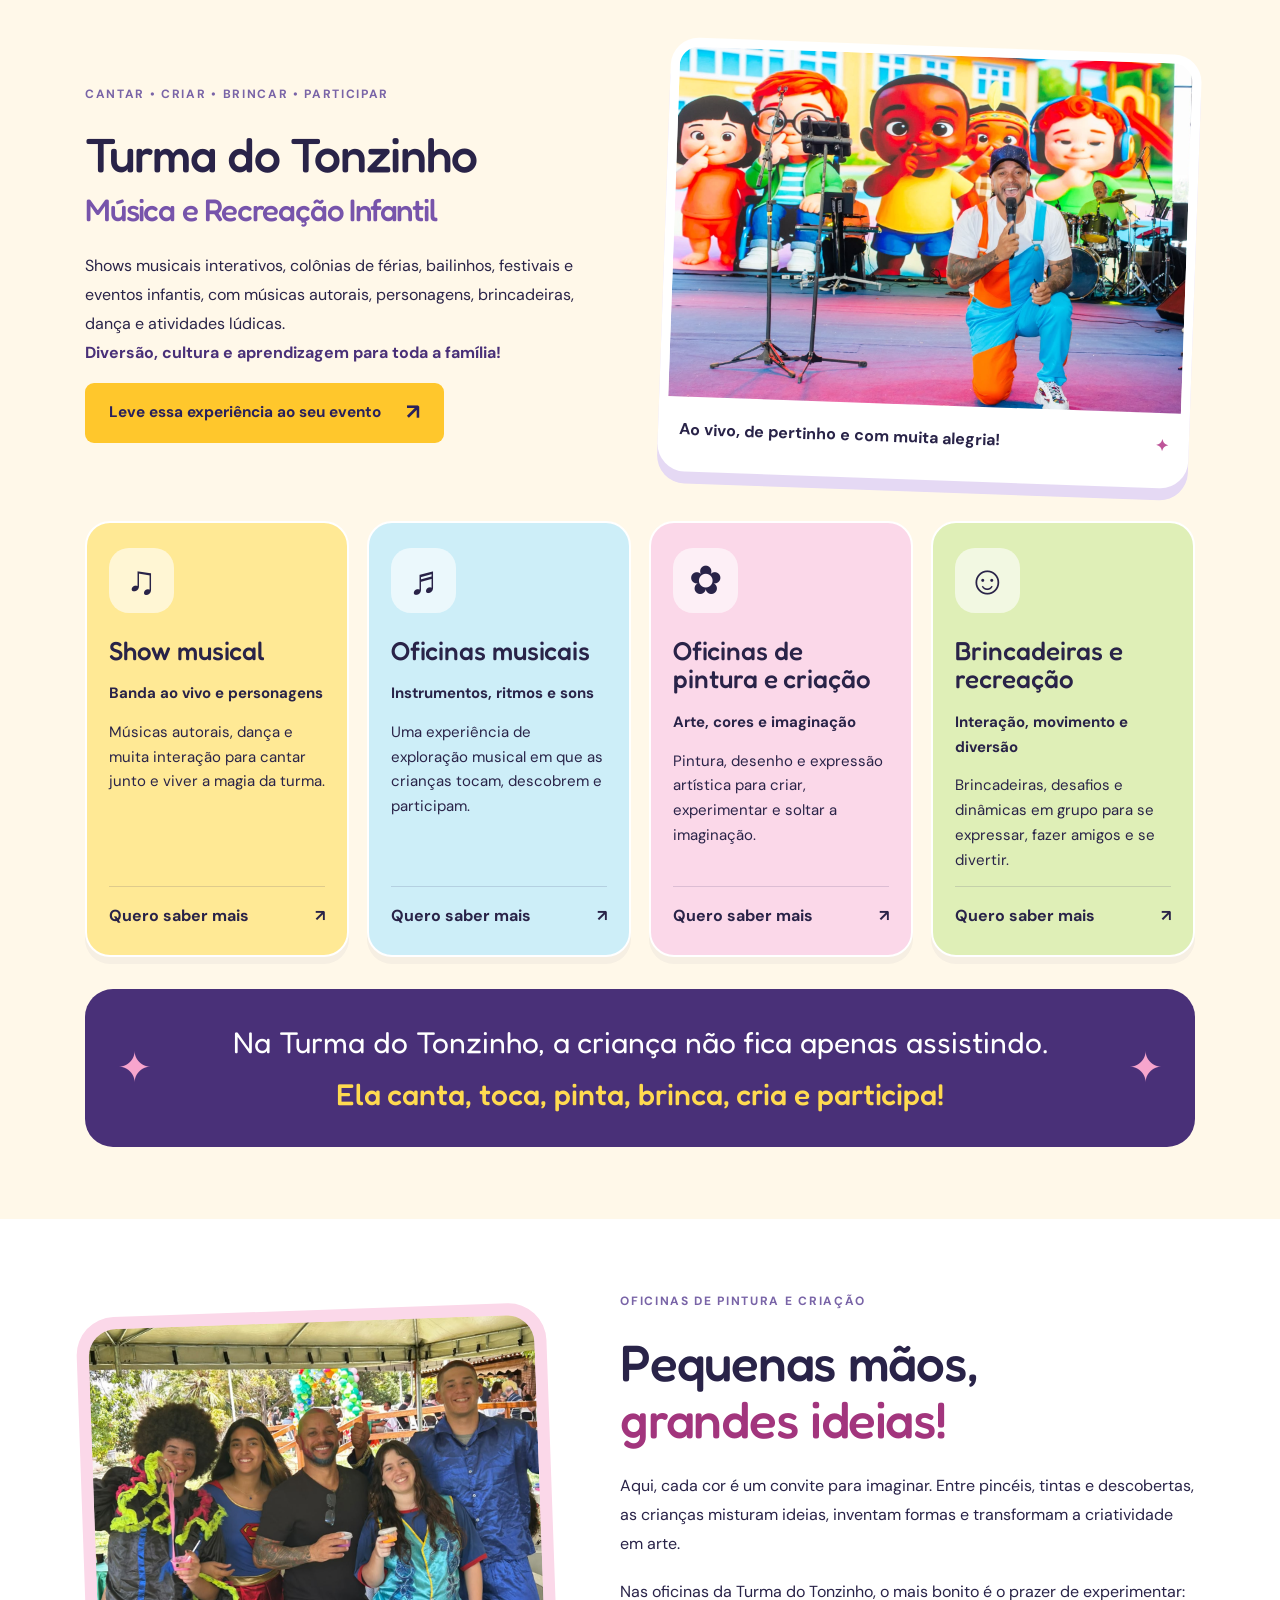
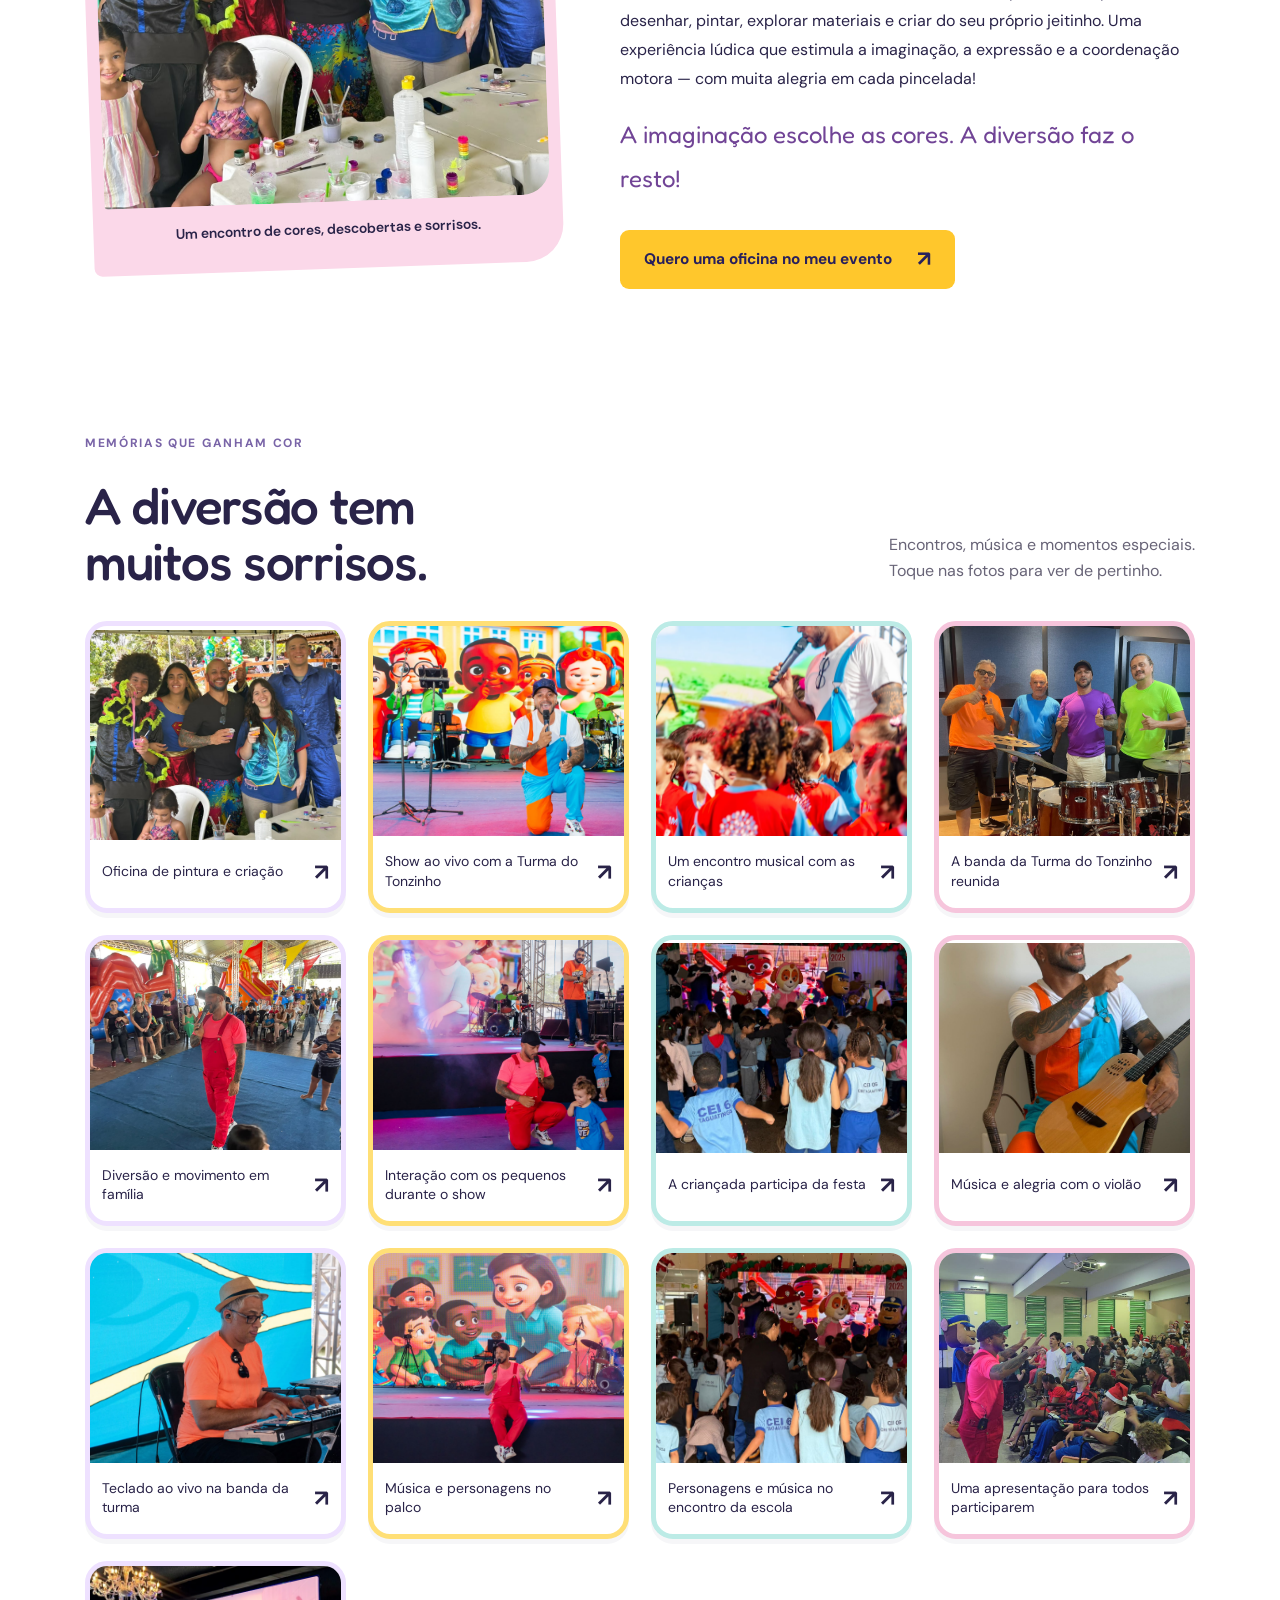
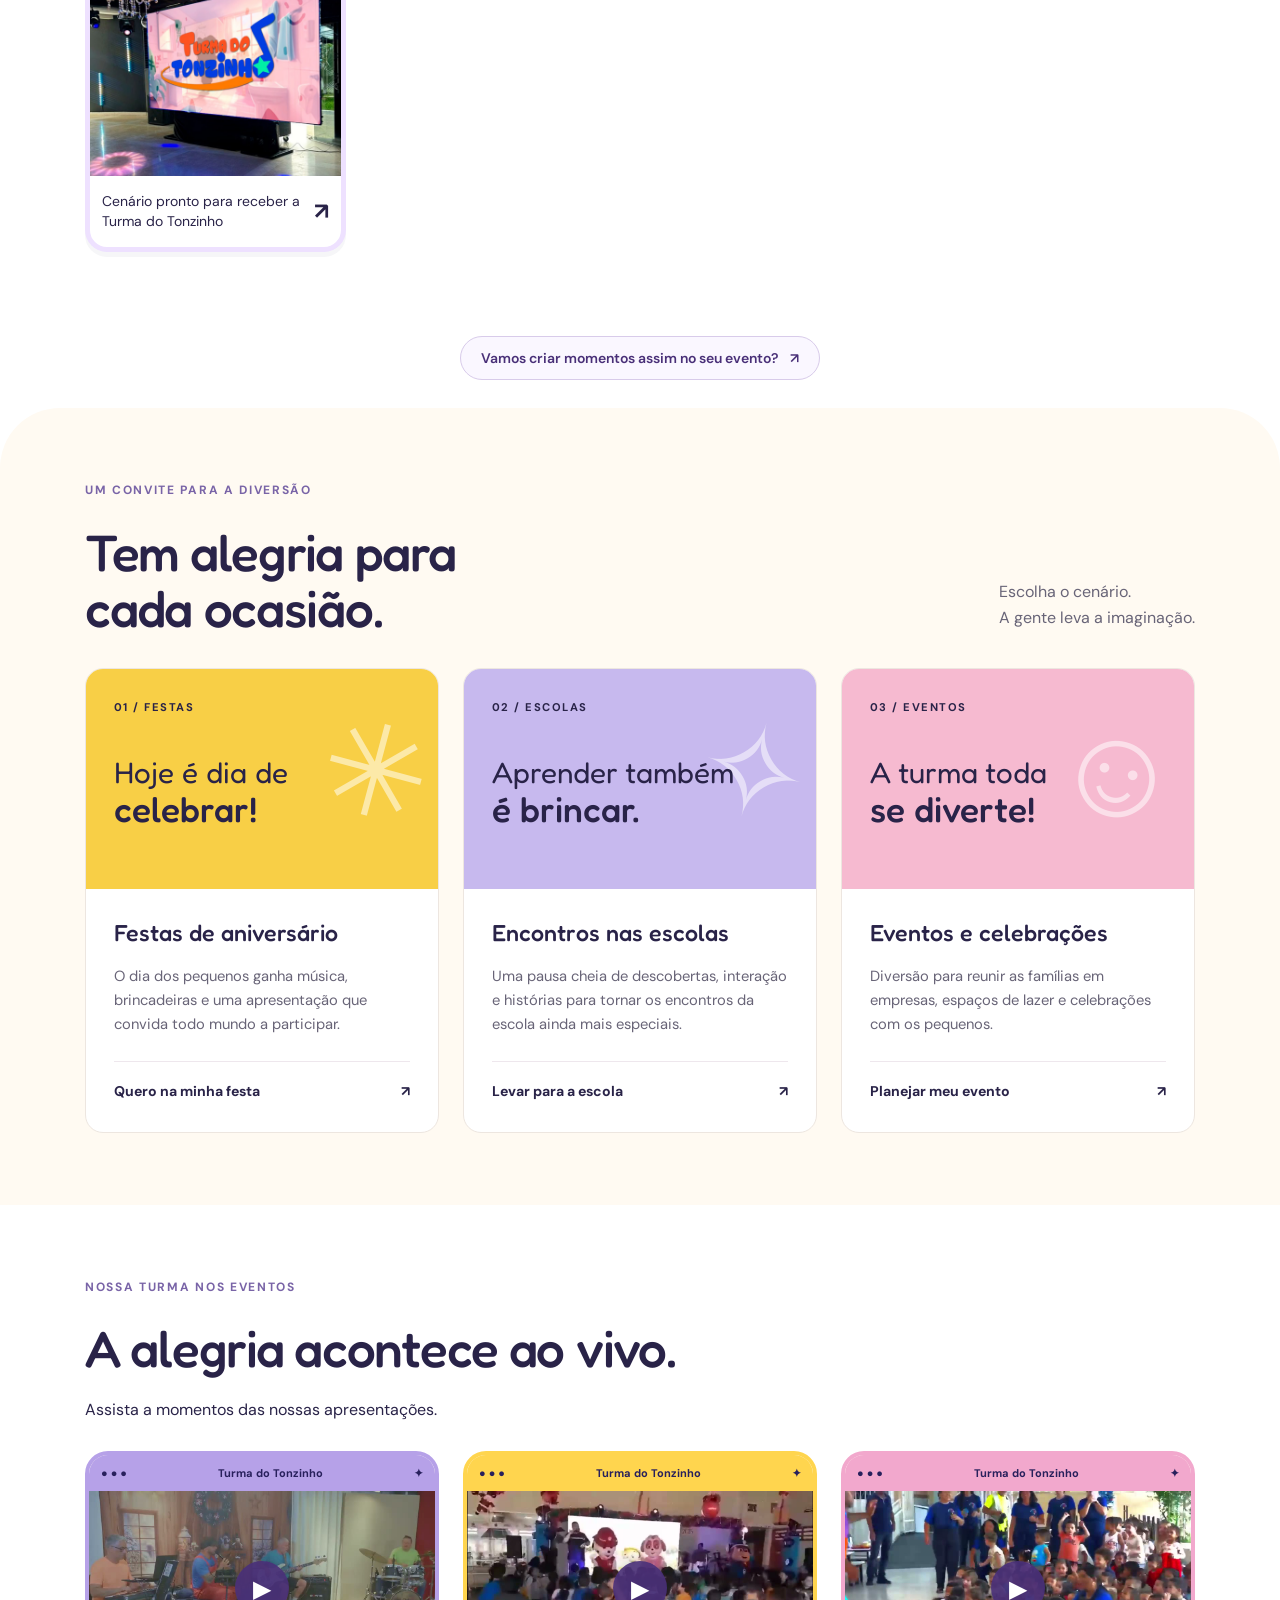
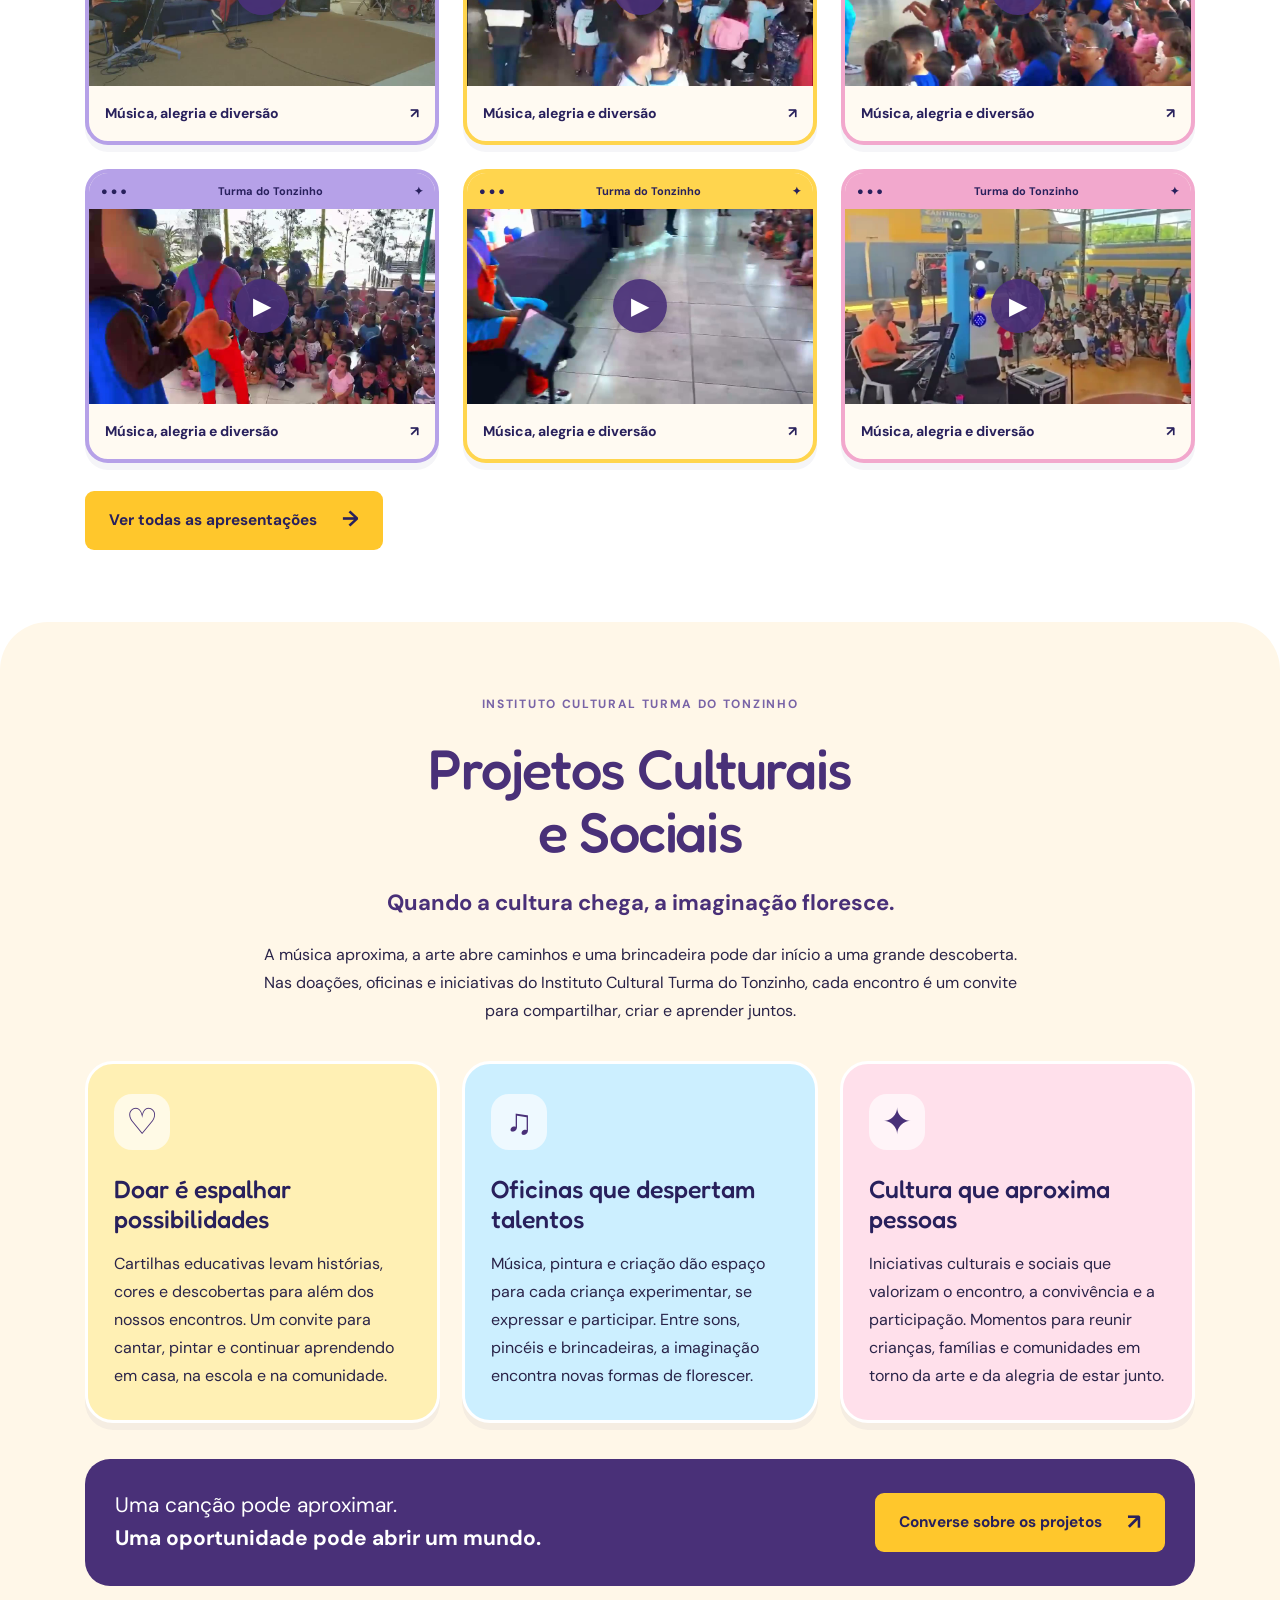
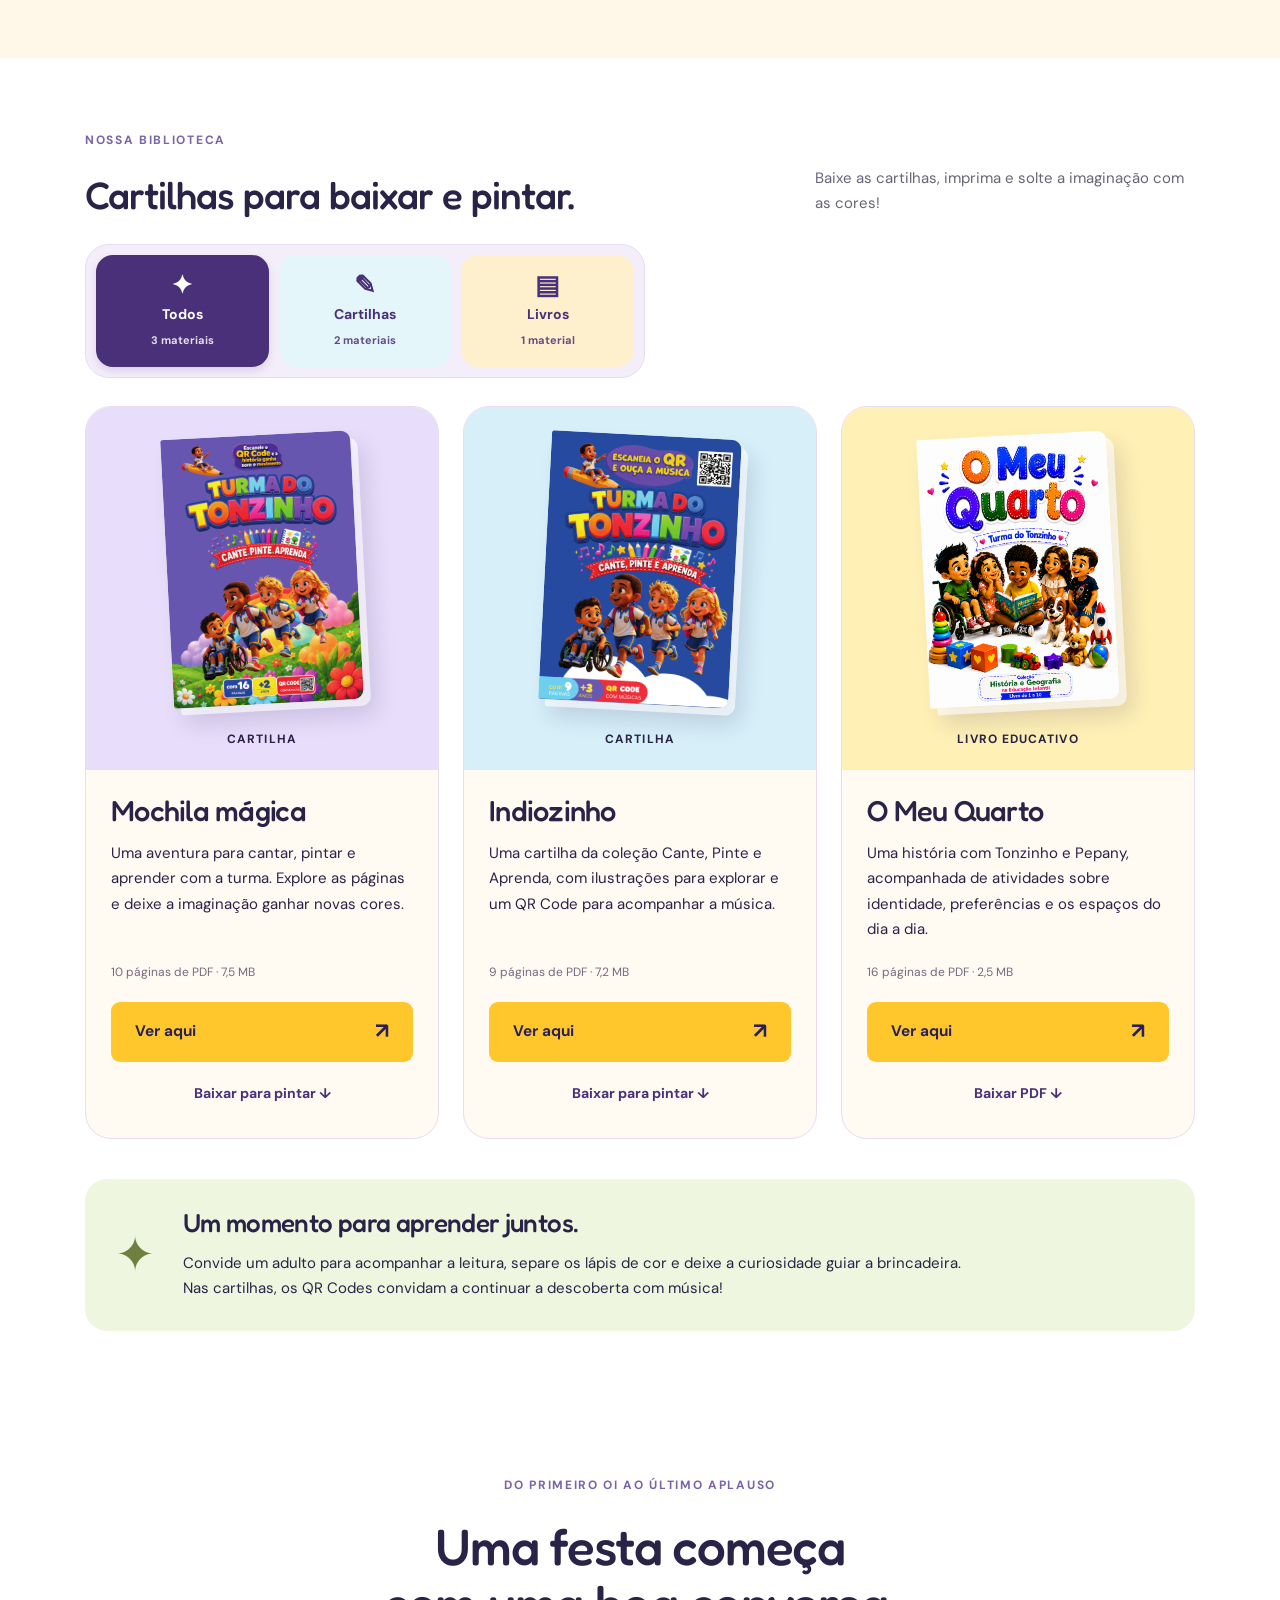
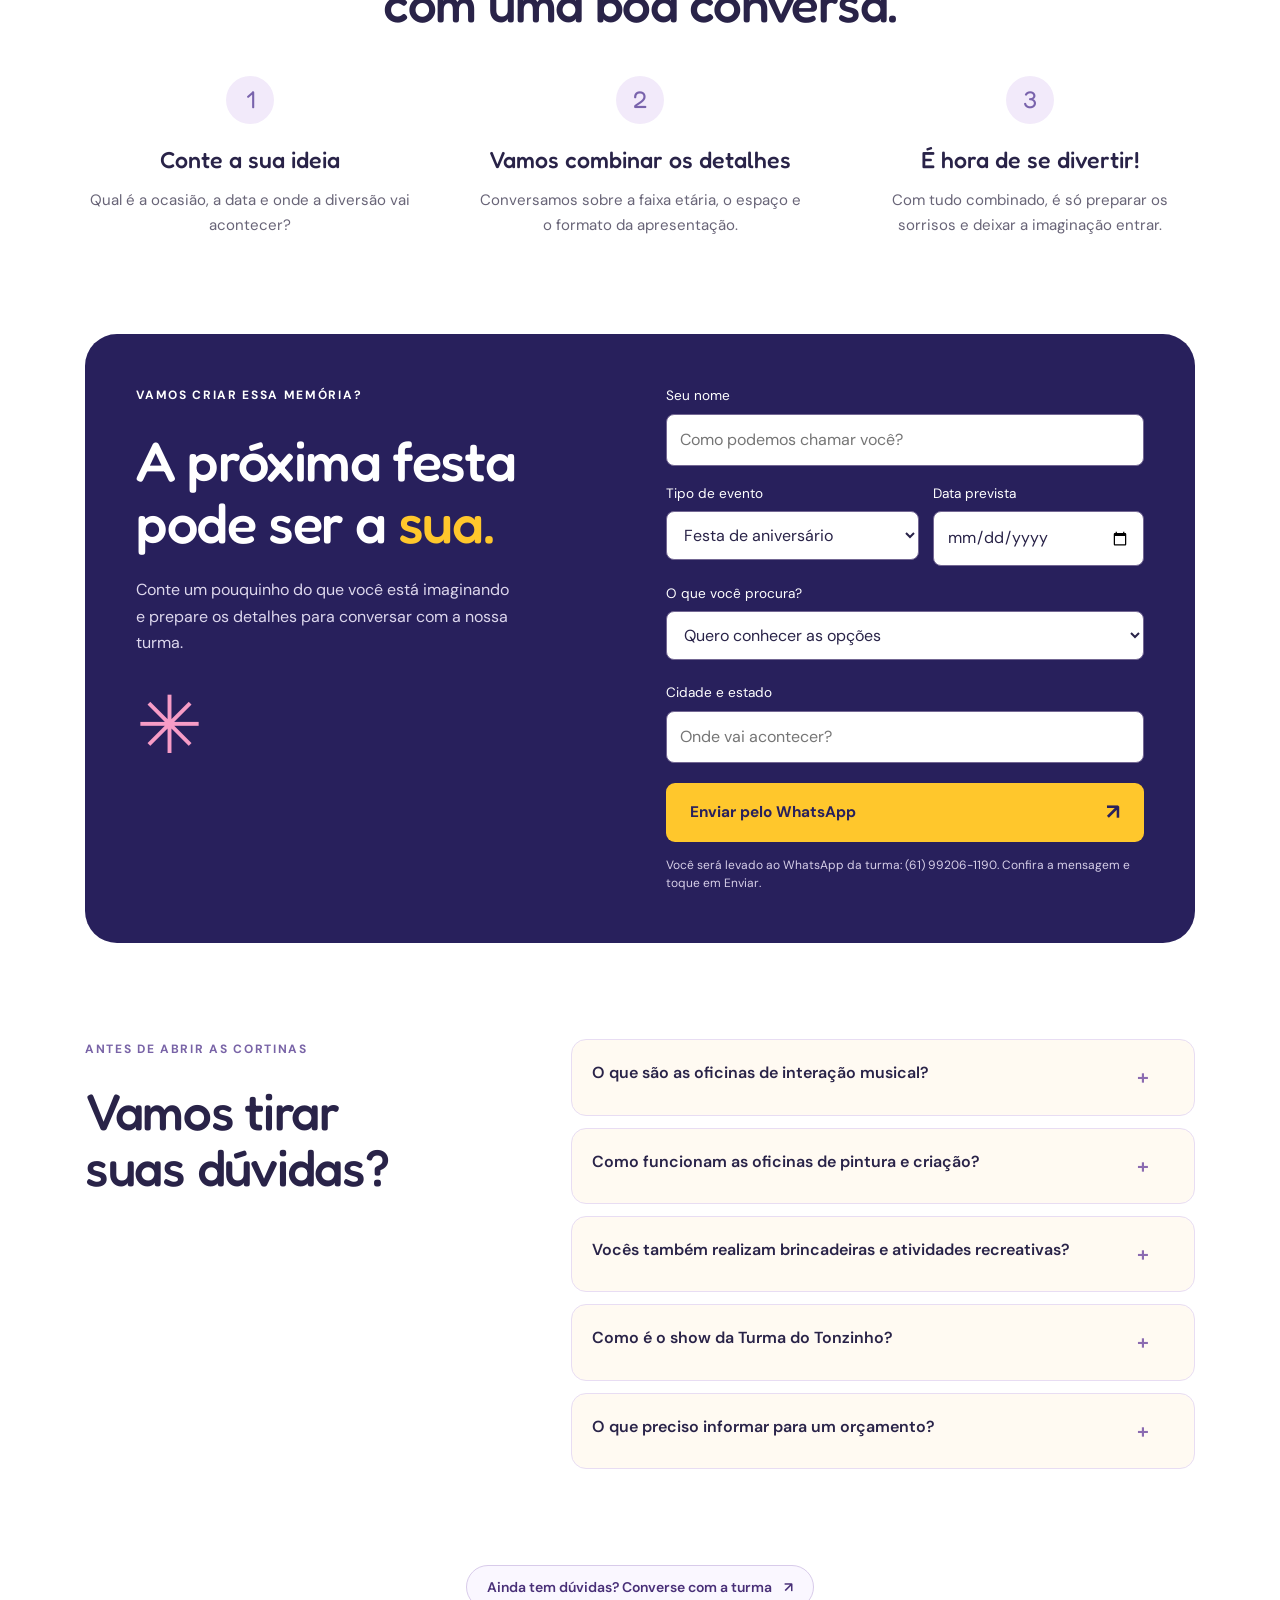
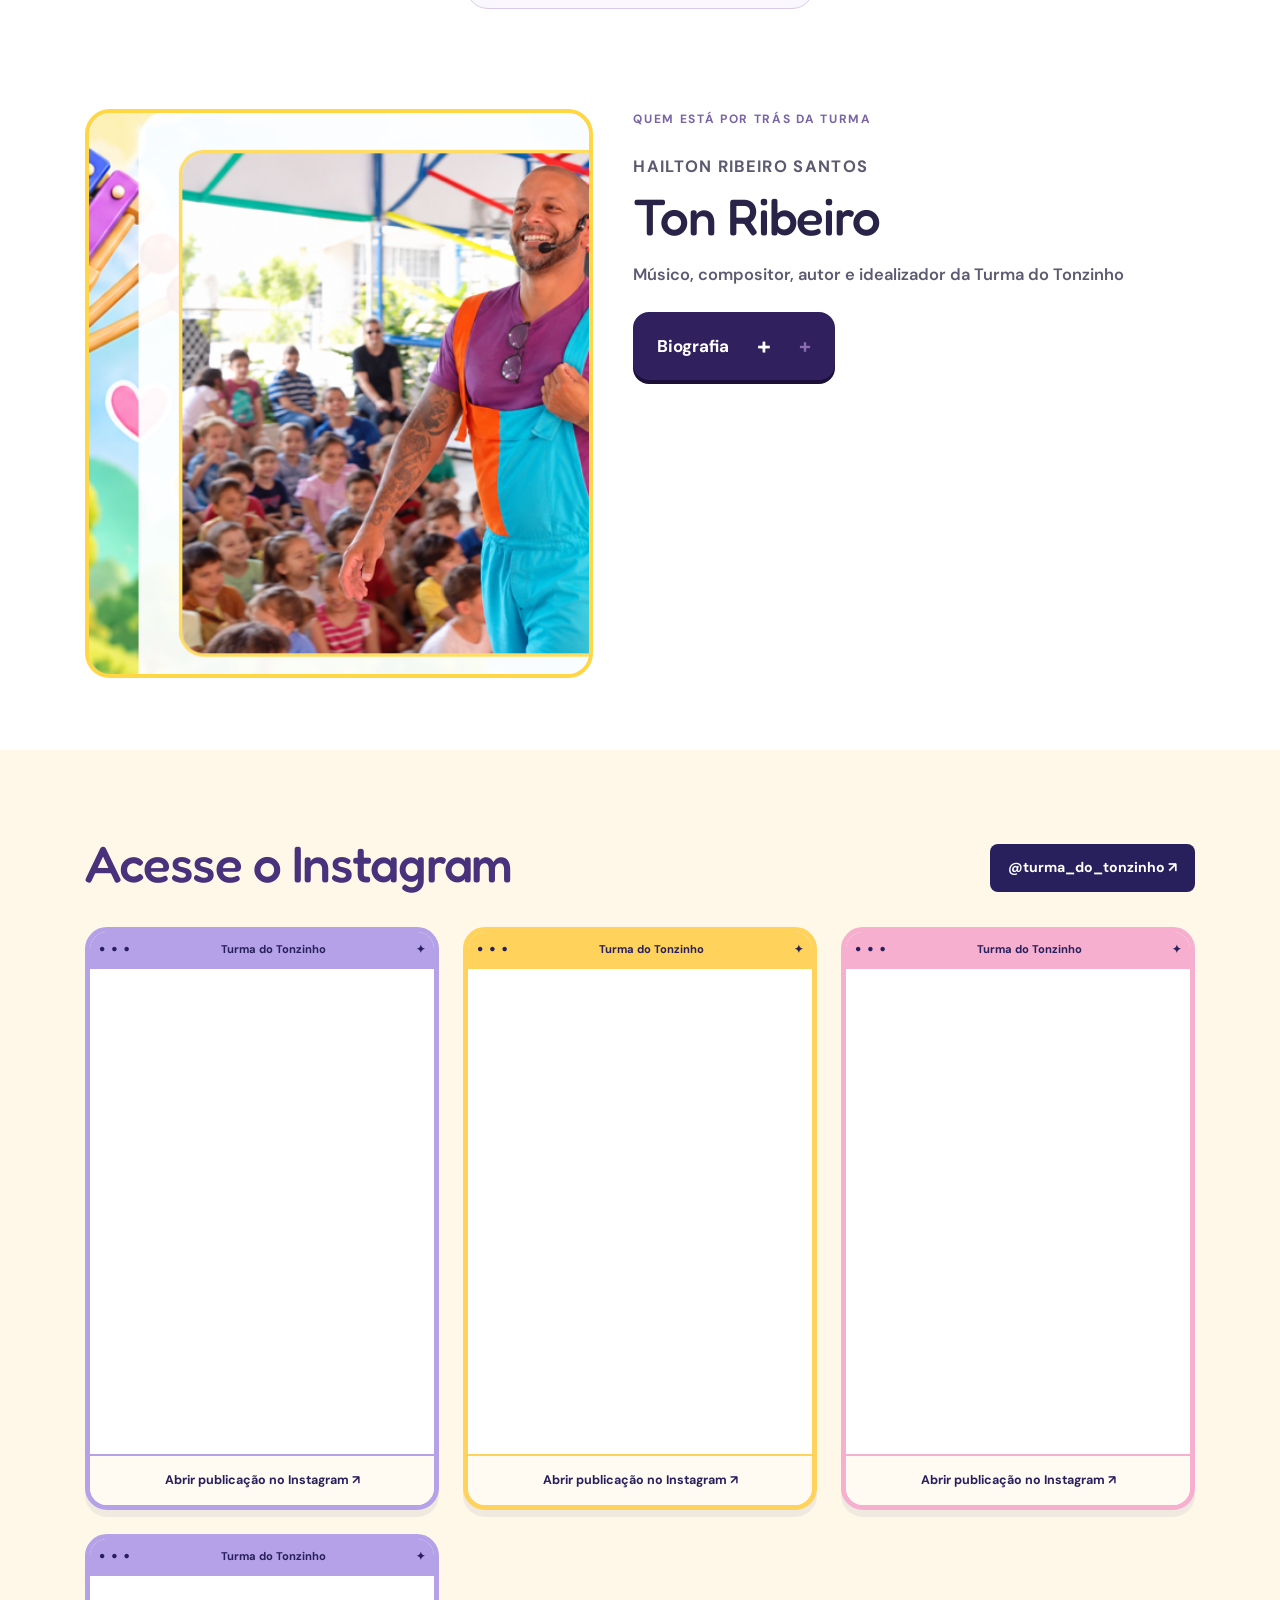
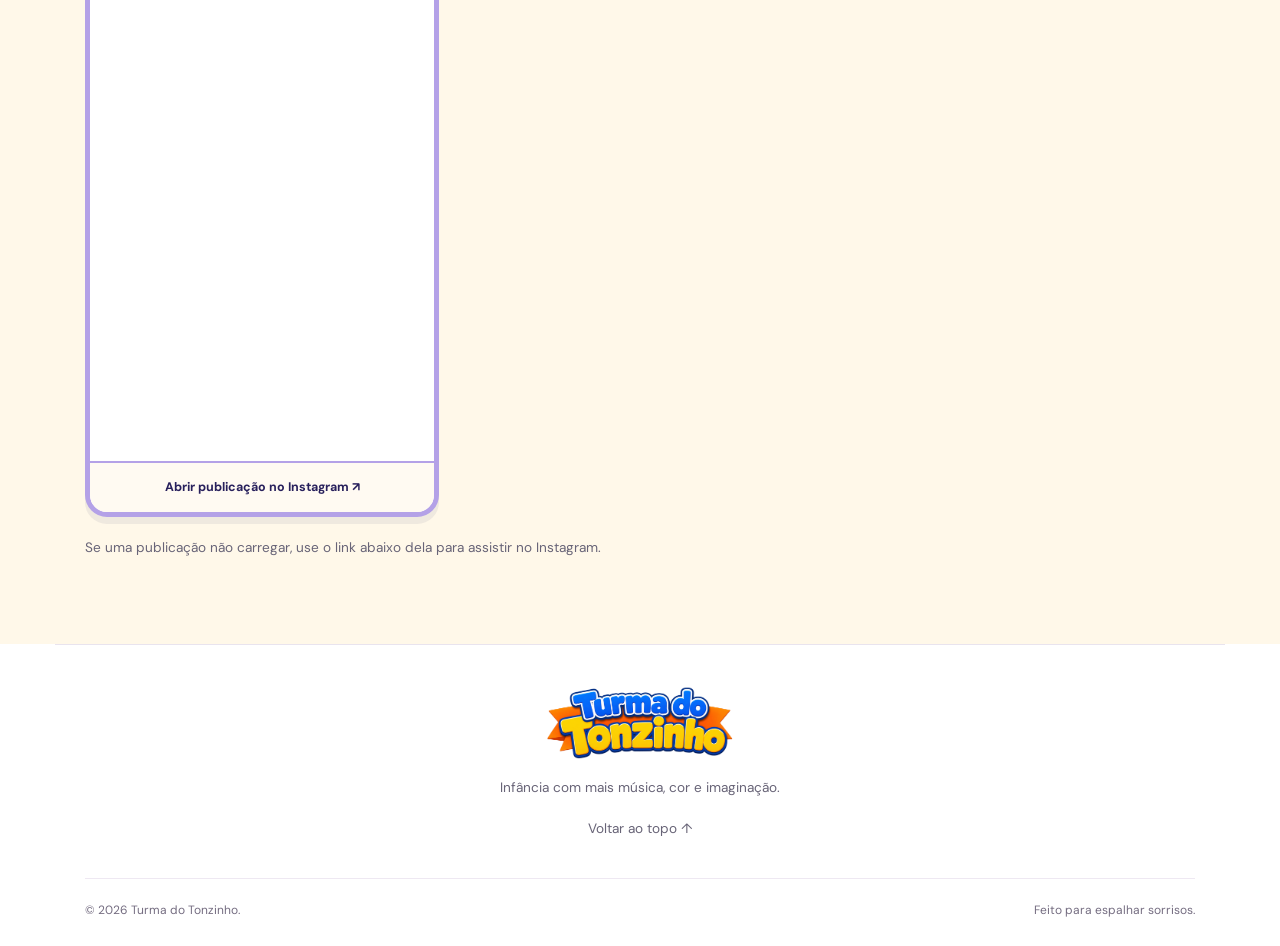
==== commit 81a6449b: "Separa video e titulo da hero em todos os tamanhos de tela" ====
--- a/index.html
+++ b/index.html
@@ -29,7 +29,9 @@
 .service-grid{margin-top:22px}.participation-quote{margin-top:24px}.show-grid{margin-block:22px}.quiet-cta{padding-bottom:18px}.contact.section{padding-block:26px;margin-block:12px}.founder,.painting,.faq{gap:22px}.social-intro{margin-bottom:24px}.social-invite{margin-top:24px;padding:22px}.library-collection{padding-top:32px}footer{padding-top:28px;padding-bottom:24px}
 }
 @media(prefers-reduced-motion:reduce){.hero-video,.hero-copy{transform:none!important;will-change:auto}}
-</style><style id="visible-audio-control">.hero .video-control{top:14px;right:16px;bottom:auto;z-index:5;background:#28205cf5;border:2px solid #ffffffcc;box-shadow:0 3px 14px #0004;min-height:44px;padding:10px 16px;font-size:14px}.hero .video-control span{display:inline}@media(max-width:700px){.hero .video-control{top:10px;right:10px;bottom:auto;padding:8px 12px;min-height:42px;font-size:13px}}</style></head>
+</style><style id="visible-audio-control">.hero .video-control{top:14px;right:16px;bottom:auto;z-index:5;background:#28205cf5;border:2px solid #ffffffcc;box-shadow:0 3px 14px #0004;min-height:44px;padding:10px 16px;font-size:14px}.hero .video-control span{display:inline}@media(max-width:700px){.hero .video-control{top:10px;right:10px;bottom:auto;padding:8px 12px;min-height:42px;font-size:13px}}</style><style id="hero-video-unobstructed-all-screens">
+.hero{padding-top:0}.hero .wave{display:none}.hero-video-wrap{position:relative;inset:auto;width:100%;aspect-ratio:16/9;background:#28205c}.hero-video{display:block;object-fit:contain}.hero-overlay{display:none}.hero .hero-inner{min-height:0;display:block;padding:32px 40px}.hero-copy{max-width:850px}.hero h1{font-size:clamp(32px,5vw,58px);line-height:1.12}.hero h1 br{display:none}.hero-description{max-width:680px;margin:18px 0 22px}.hero-note{margin-top:18px}@media(max-width:700px){.hero .hero-inner{padding:24px 20px 22px}.hero h1{font-size:clamp(32px,9vw,42px)}.hero-description{margin:14px 0 18px}.hero-note{margin-top:14px}}
+</style></head>
 <body>
 <a class="skip" href="#conteudo">Pular para o conteúdo</a>
 <header class="header"><a class="logo logo-image" href="#inicio" aria-label="Turma do Tonzinho, início"><img src="logo-turma-do-tonzinho.png" alt="Turma do Tonzinho"></a><button class="menu-toggle" aria-label="Abrir menu" aria-expanded="false" aria-controls="nav">☰</button><nav id="nav" aria-label="Menu principal"><a href="#sobre">Nossa turma</a><a href="#experiencias">Serviços</a><a href="apresentacoes.html">Apresentações</a><a href="mini-folia.html">Mini Folia</a><a href="#cartilhas">Cartilhas e livros</a><a href="#projetos-sociais">Projetos sociais</a><a class="button small" href="#contato">Vamos fazer uma festa? <span>↗</span></a></nav></header>
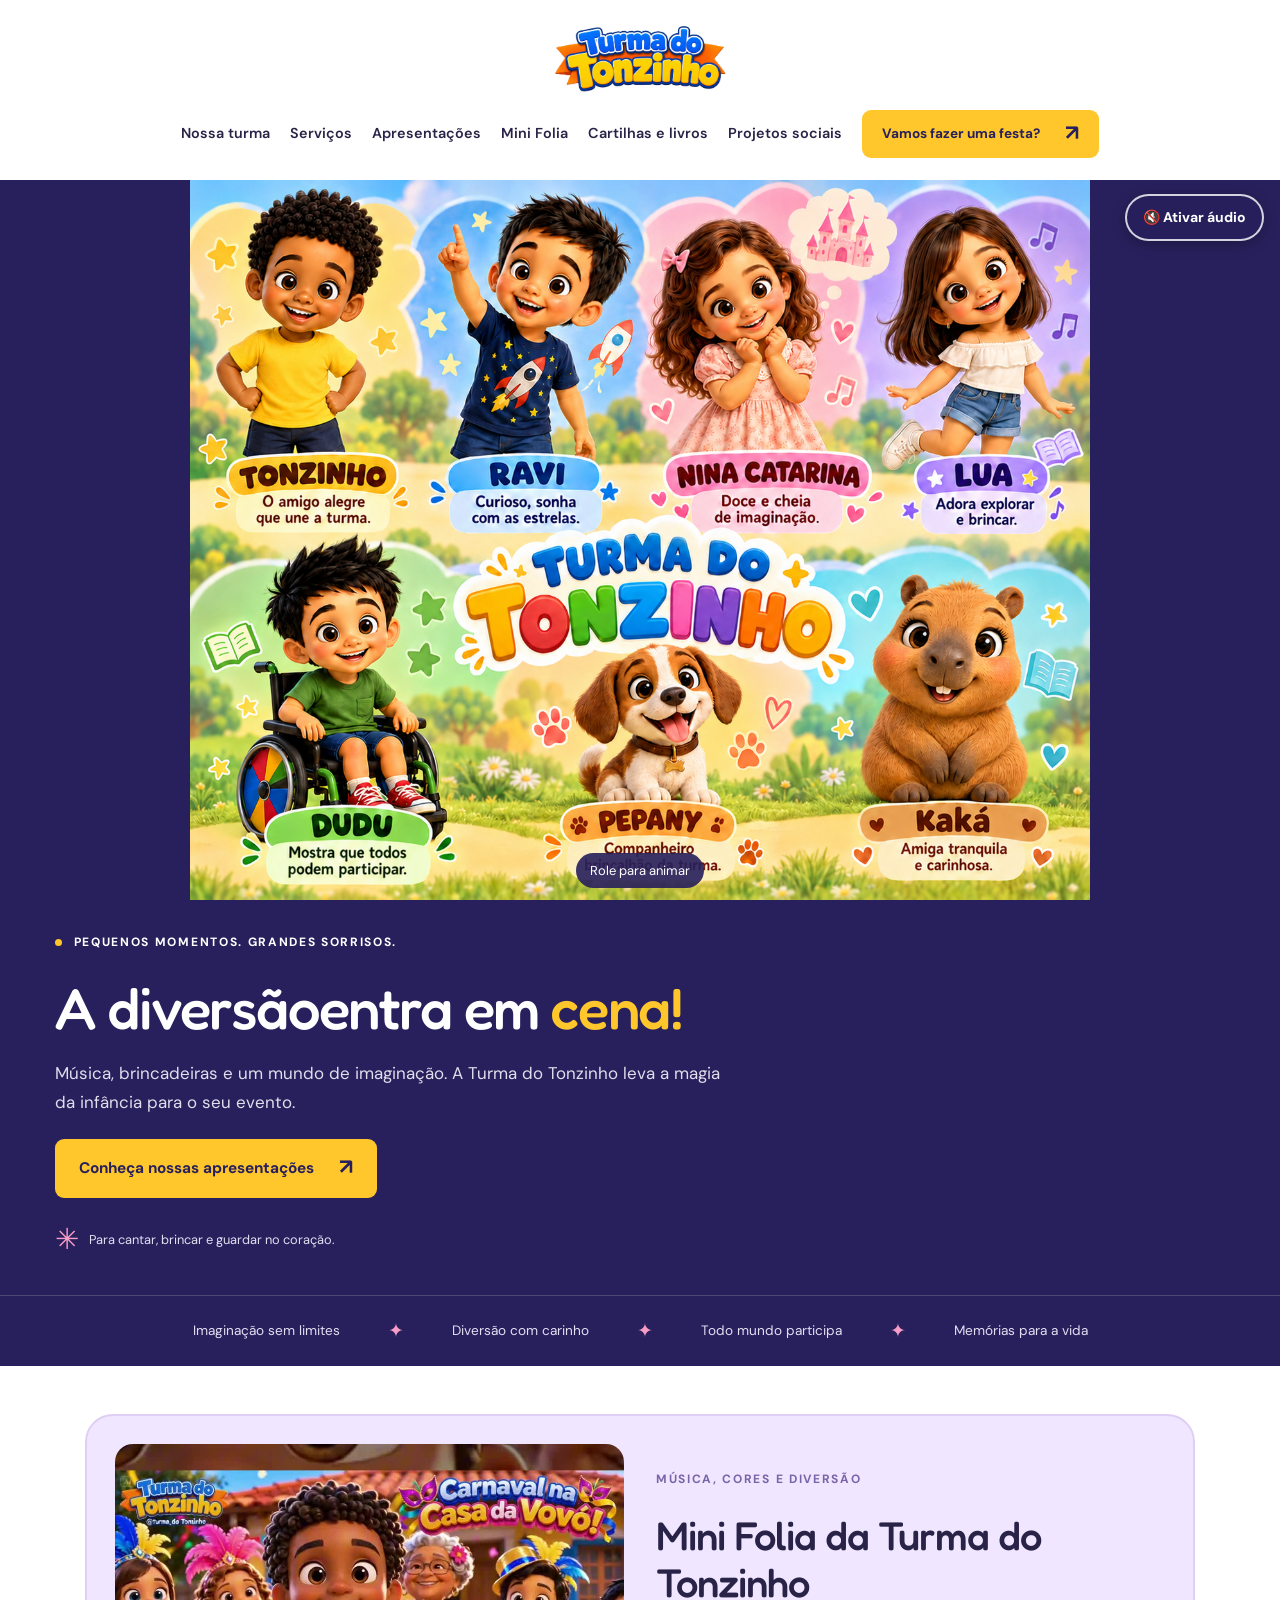
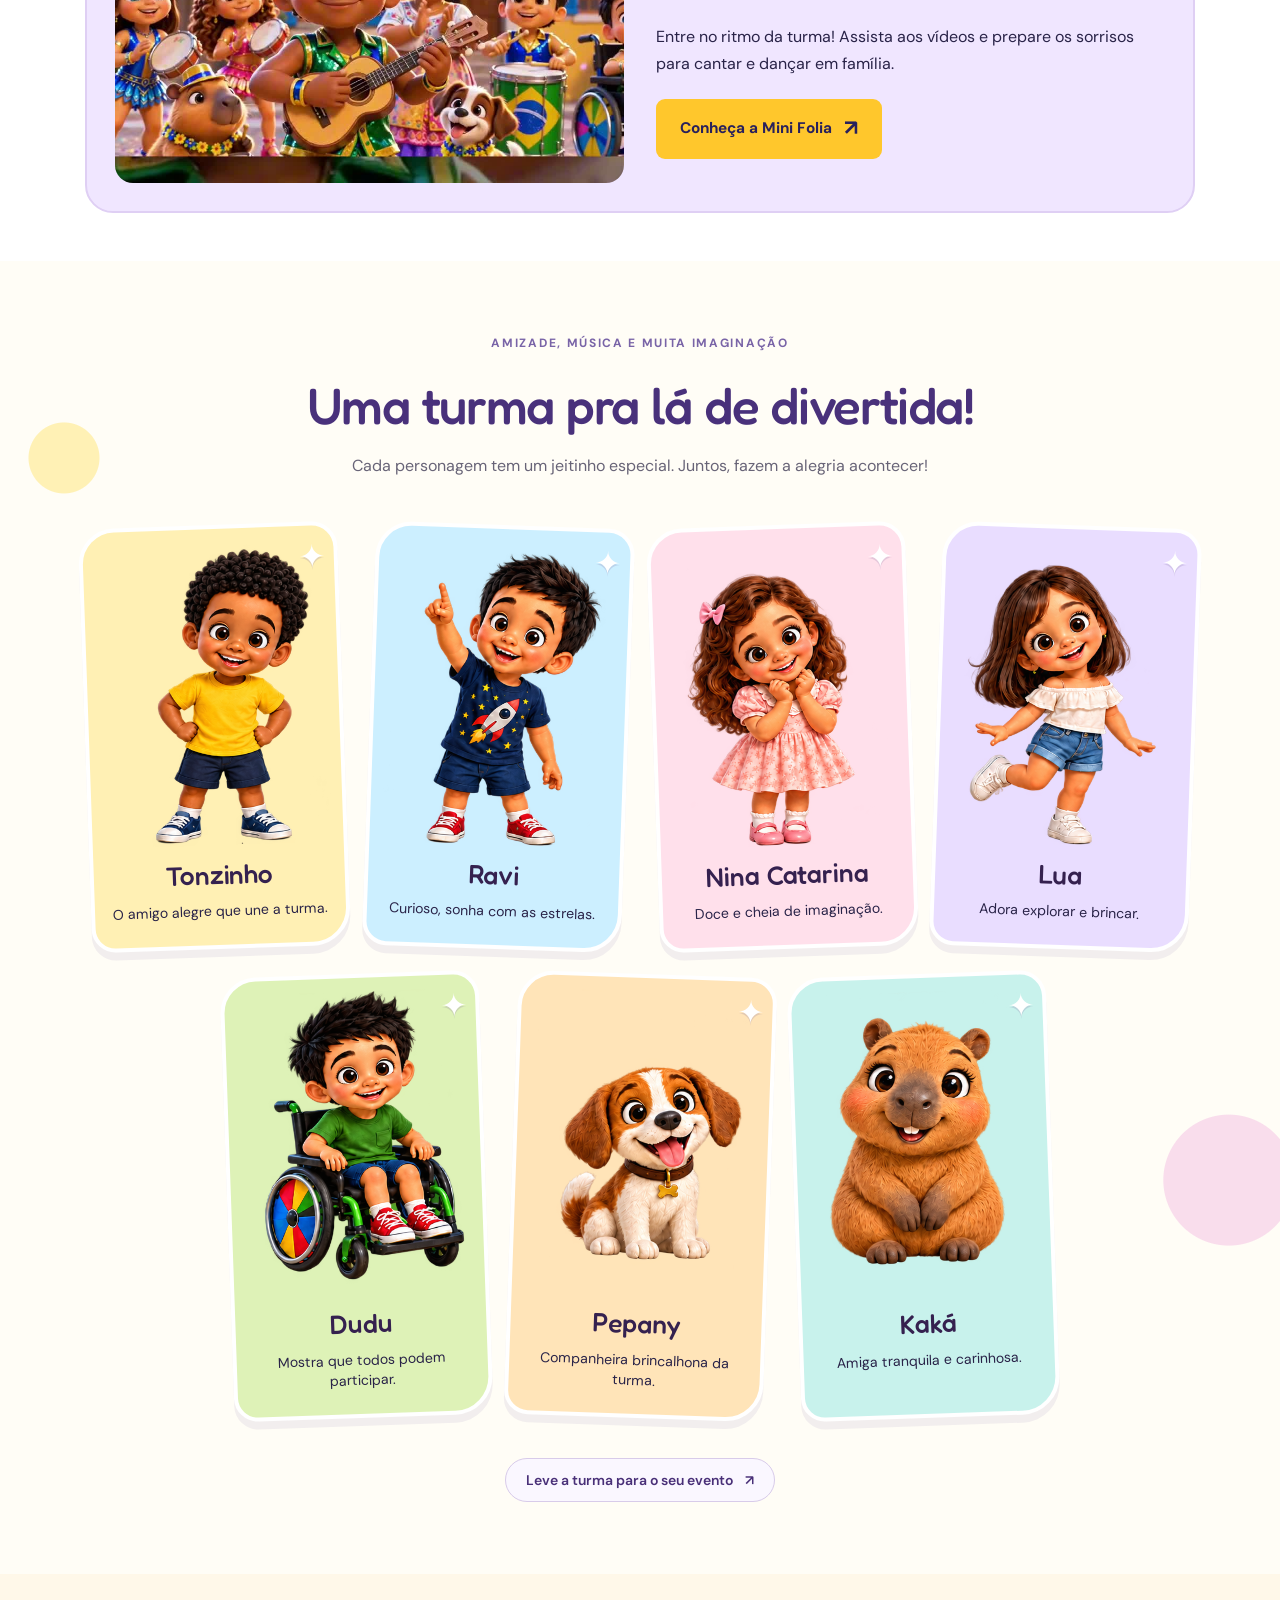
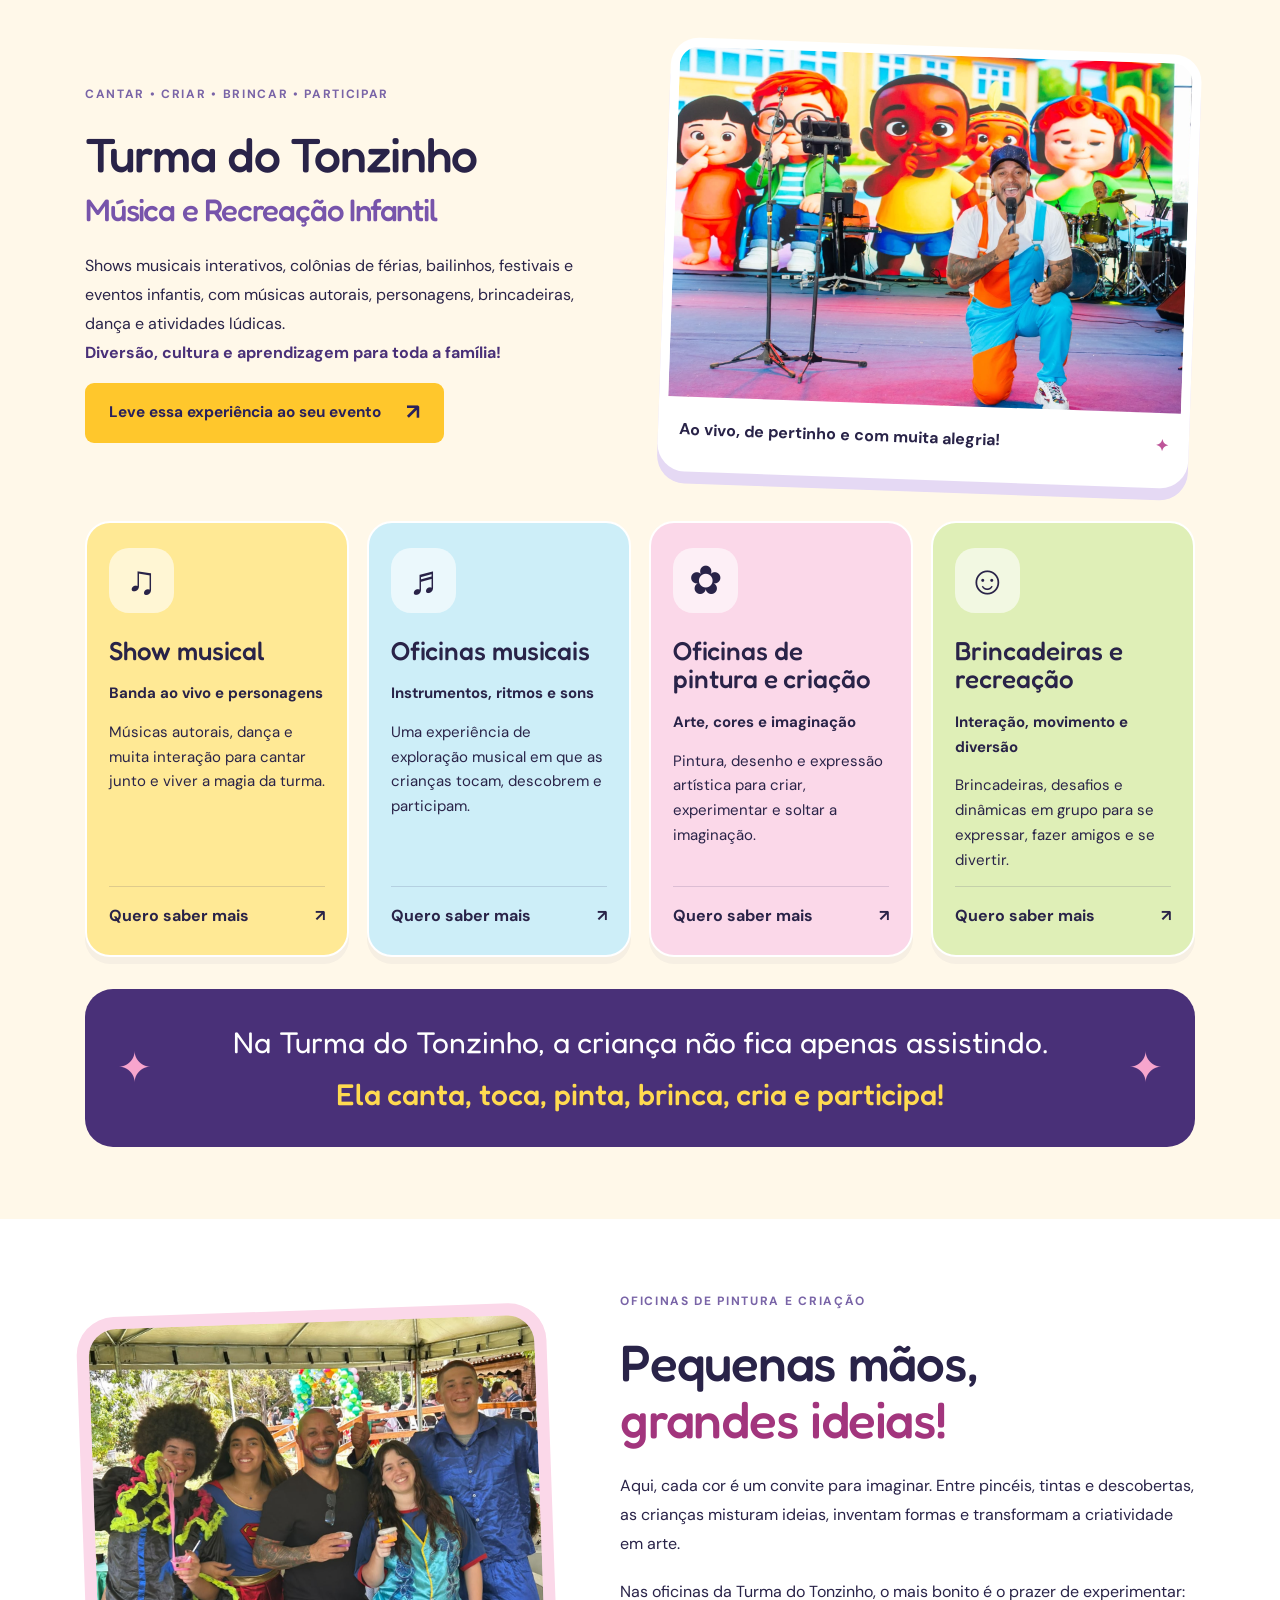
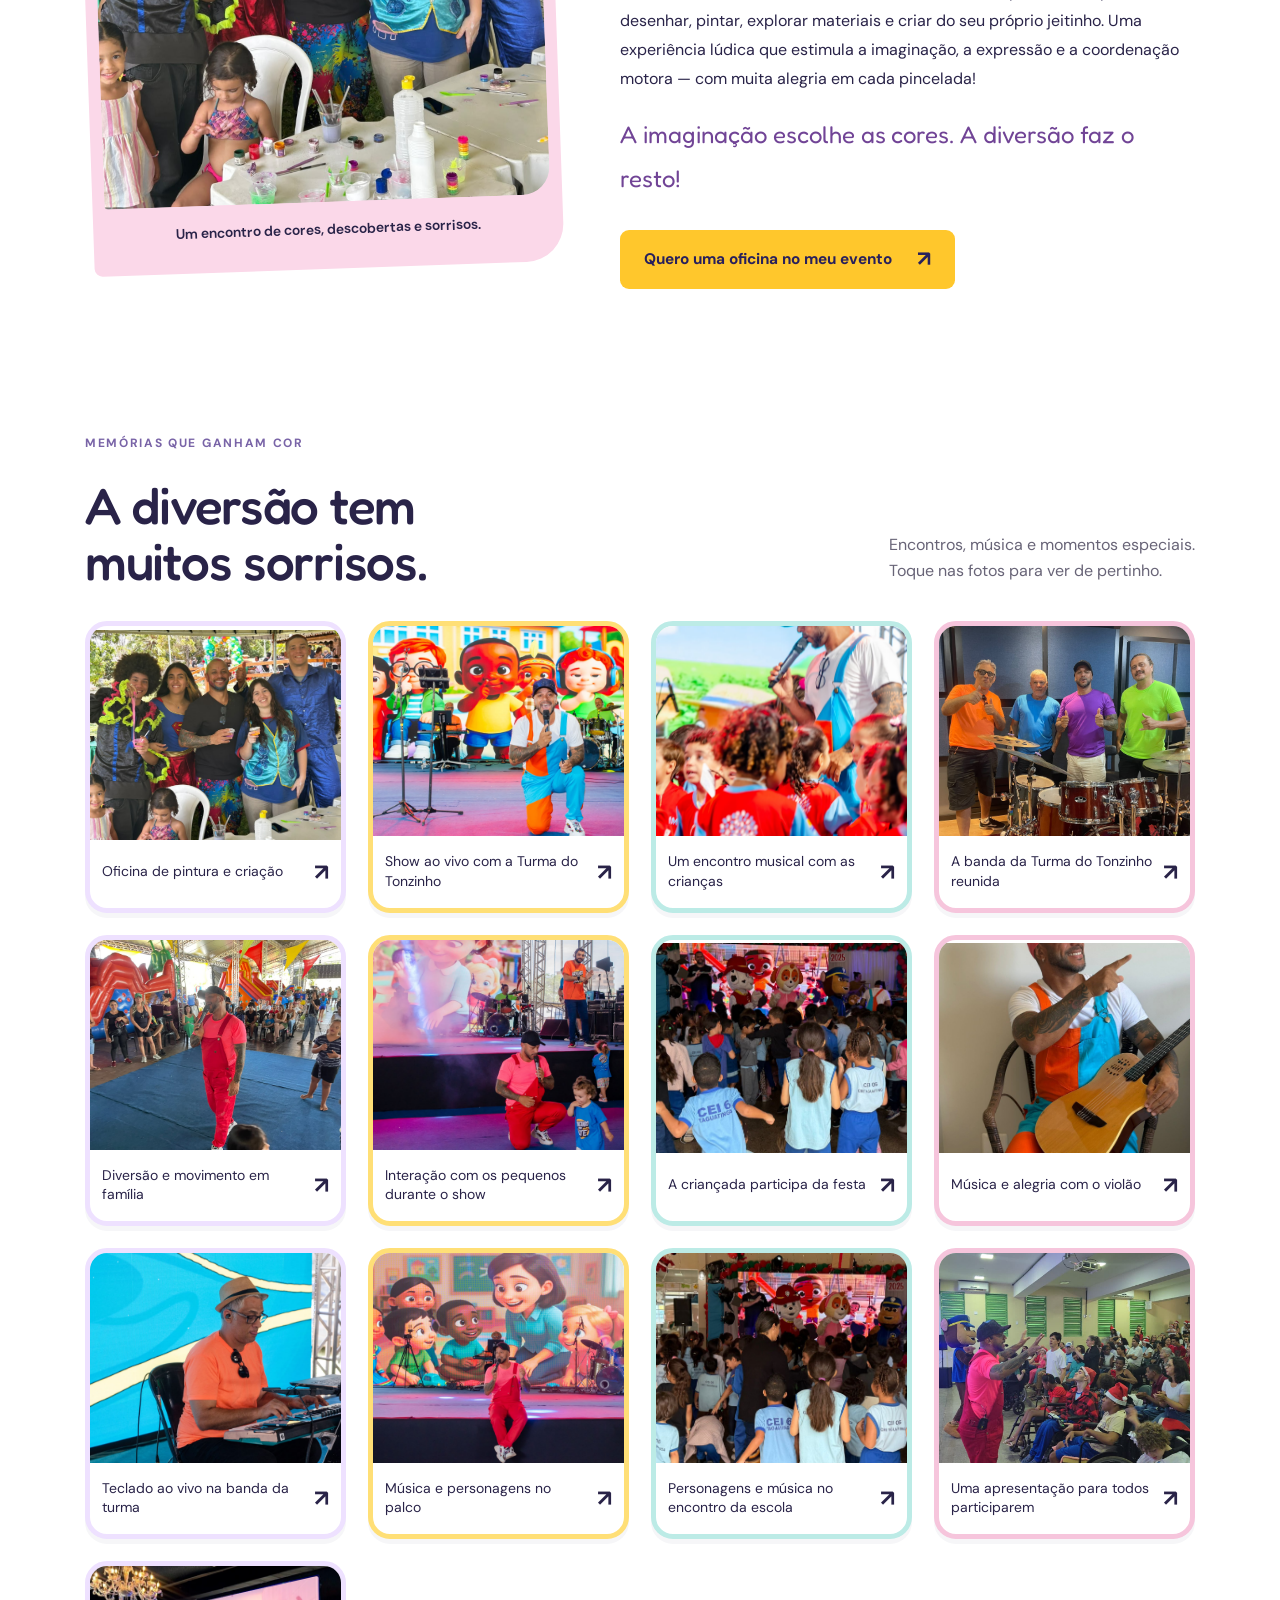
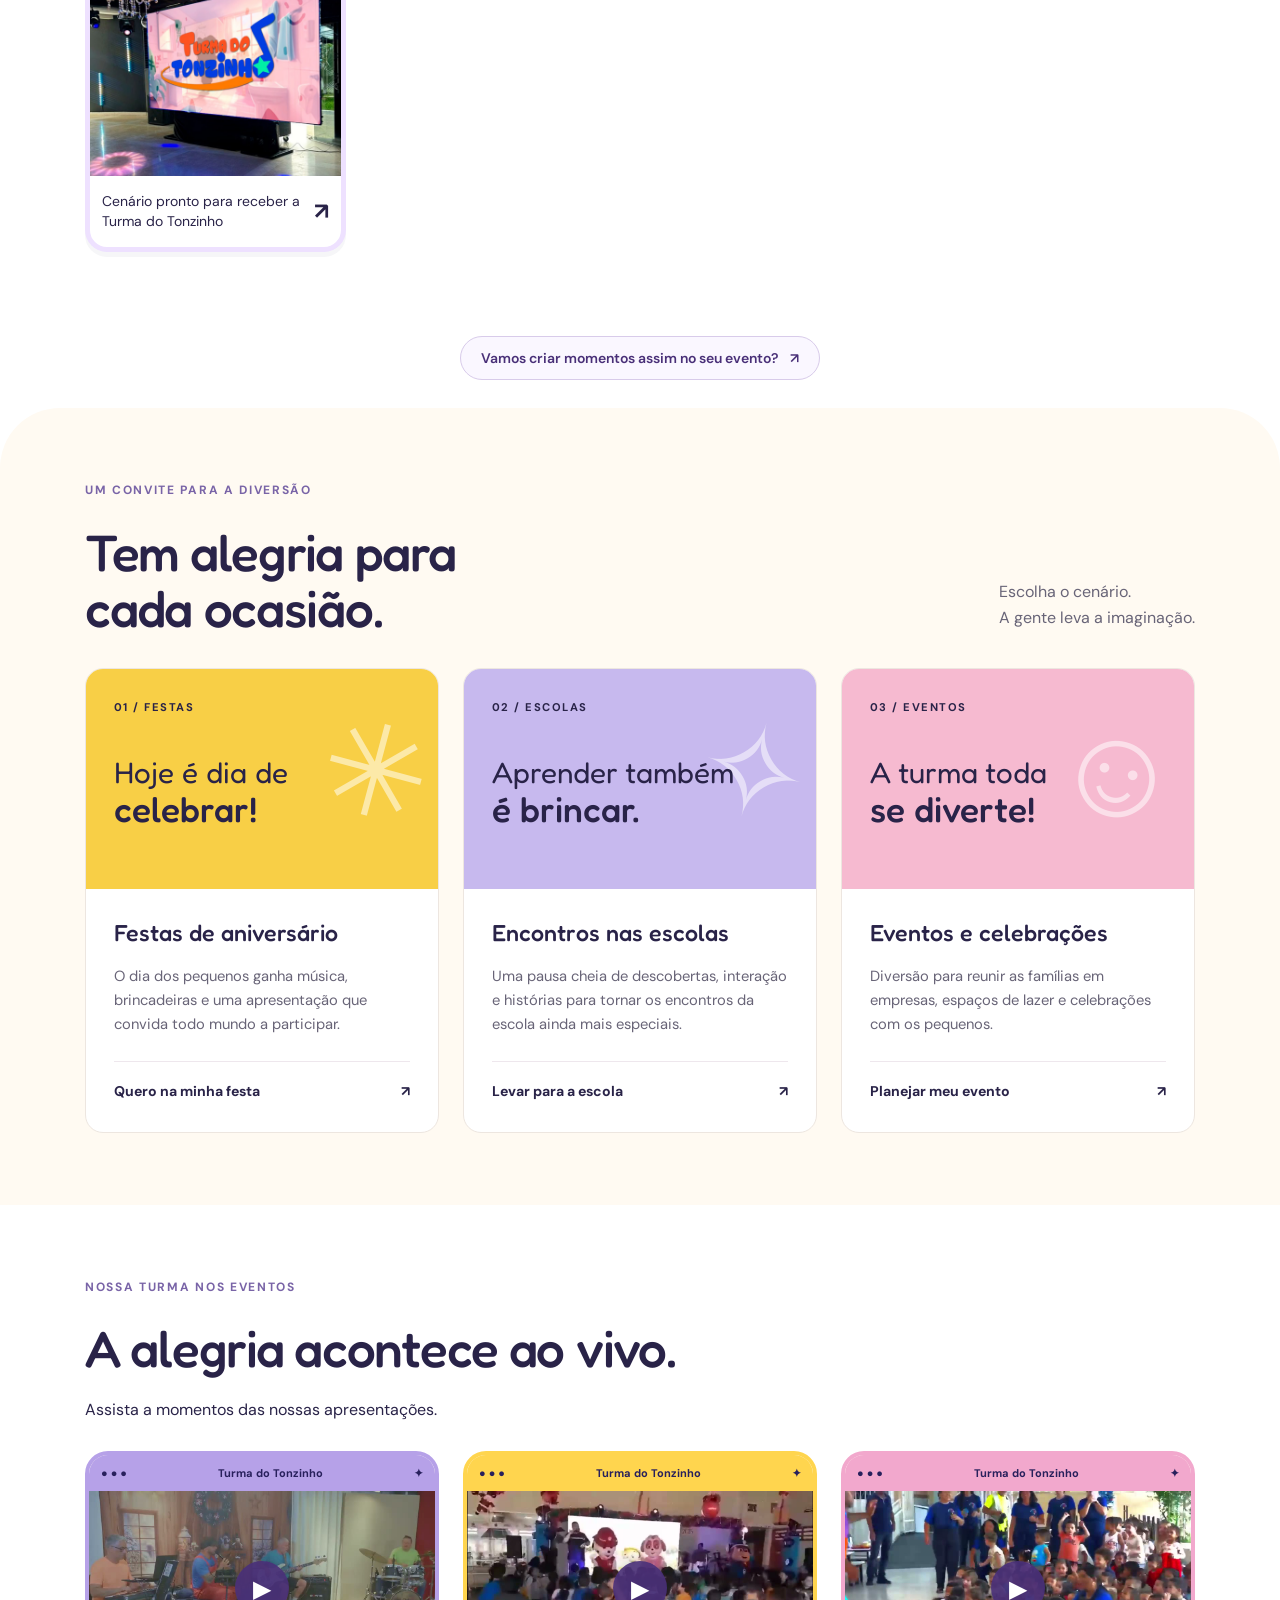
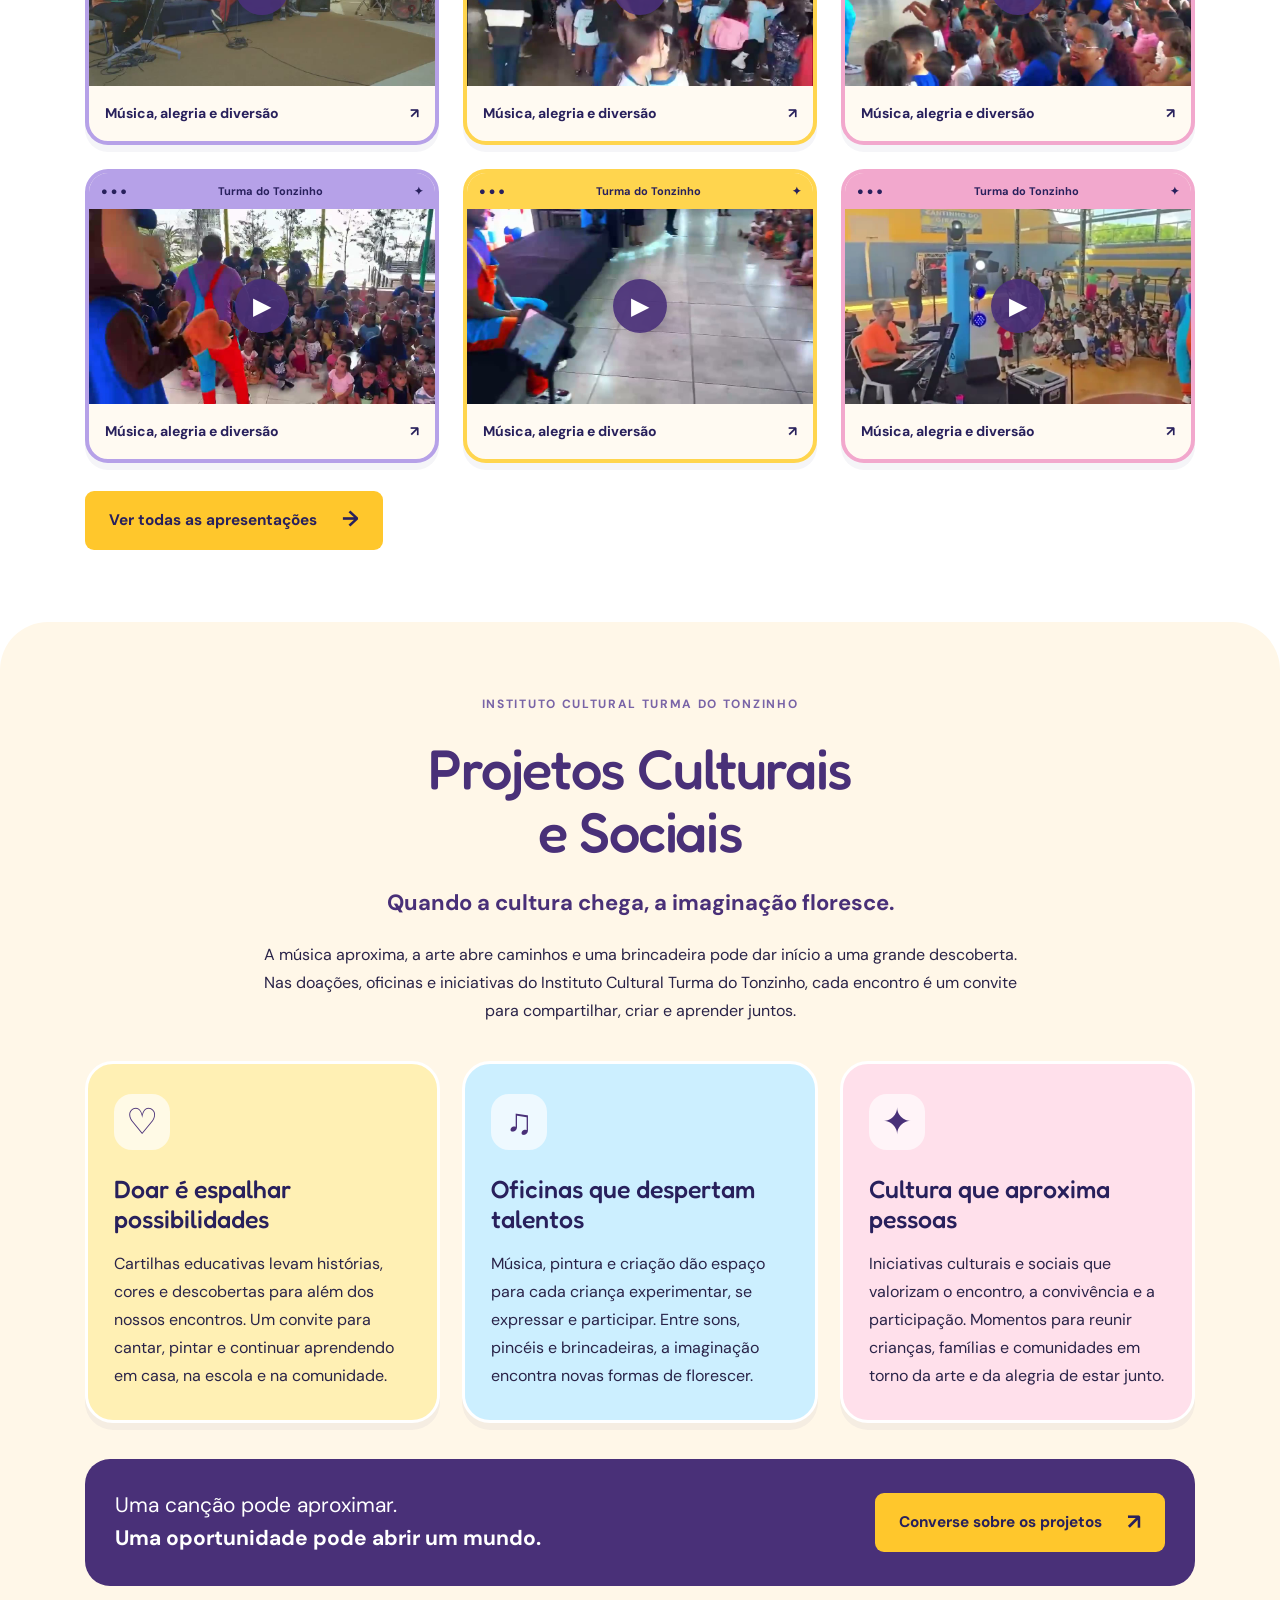
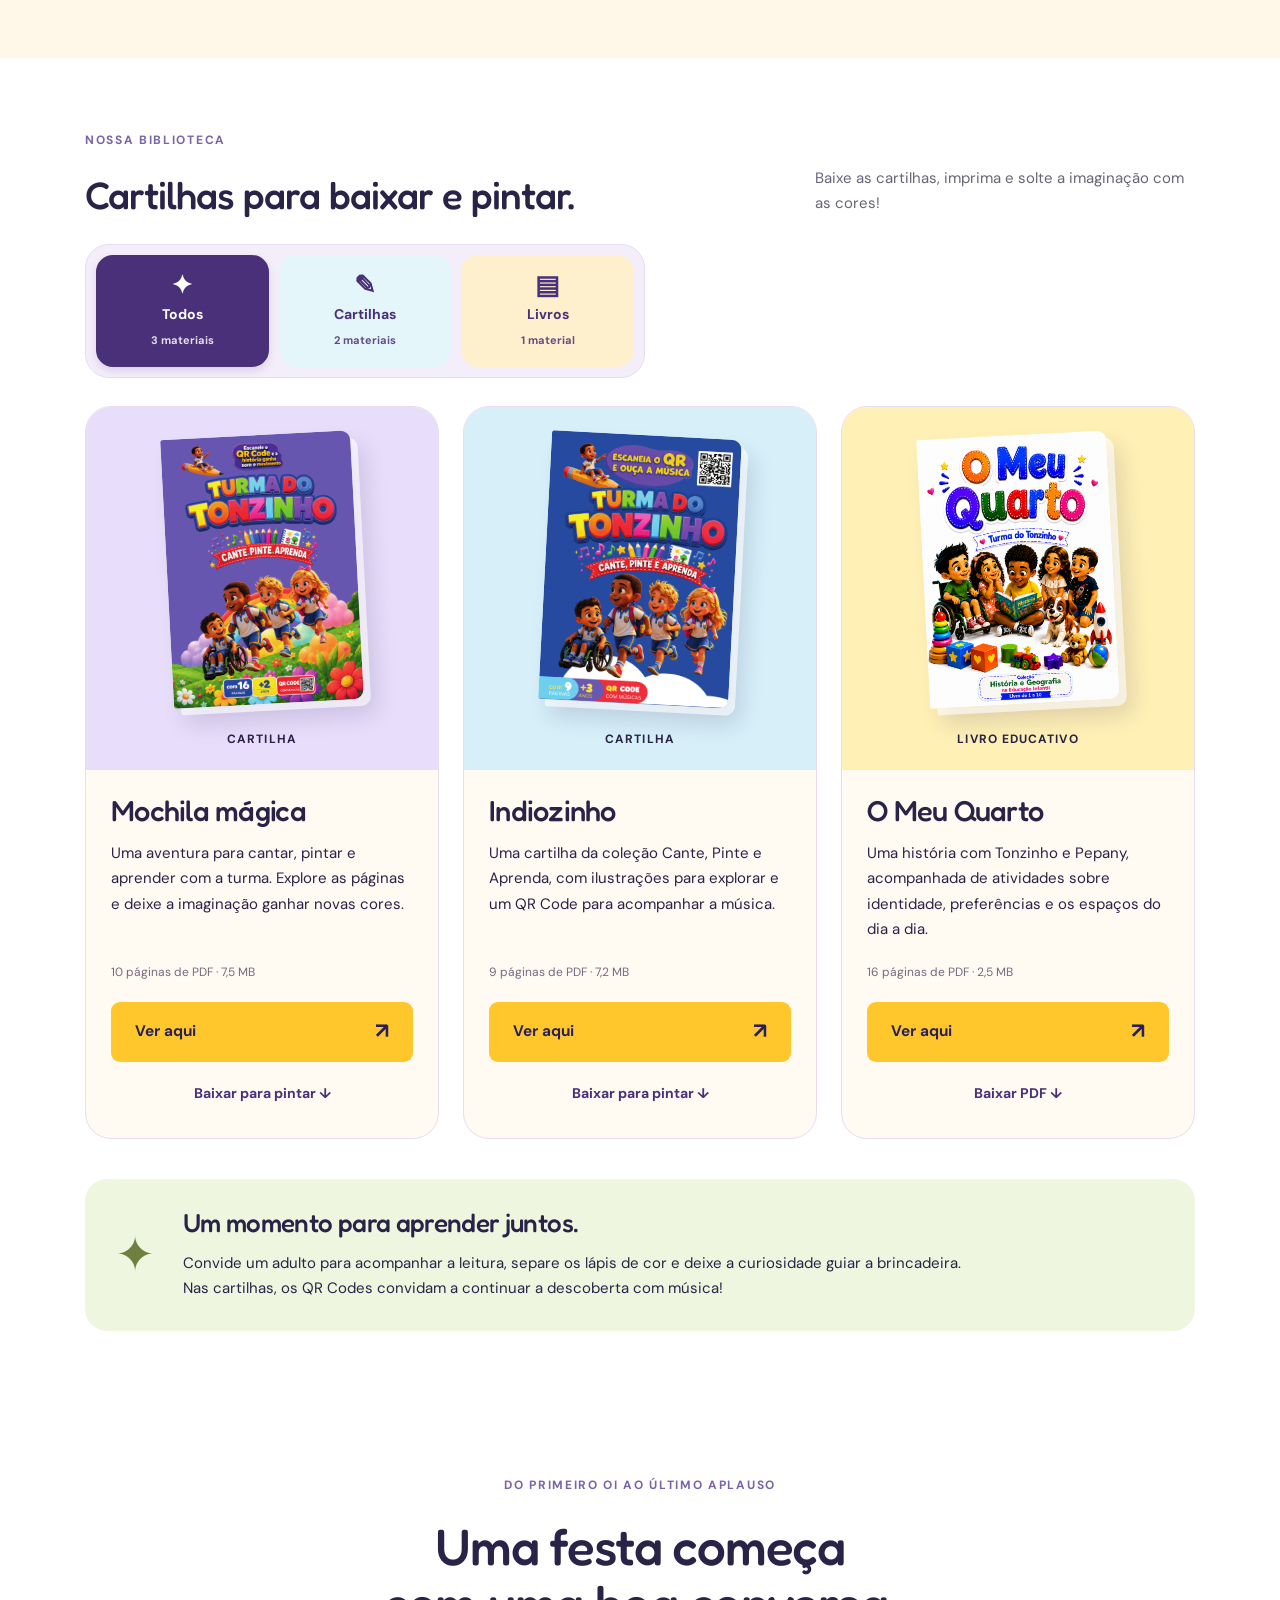
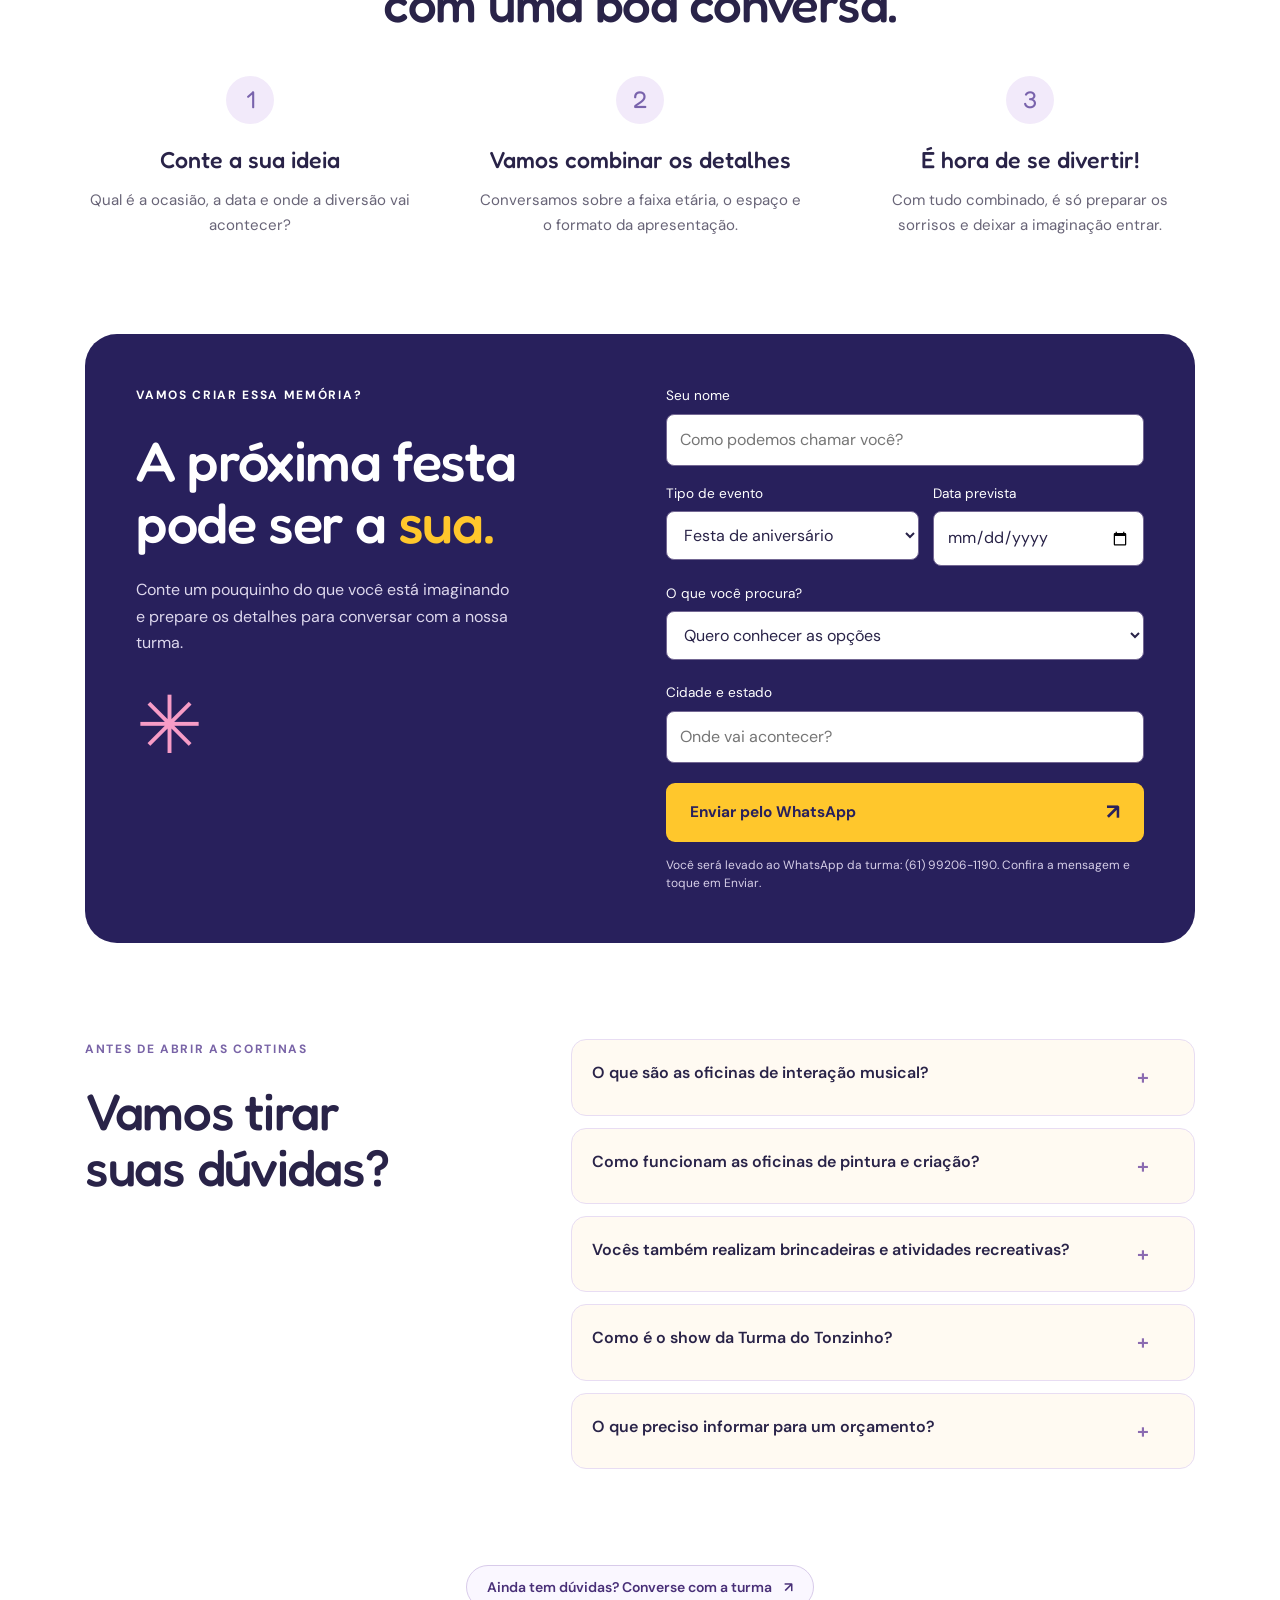
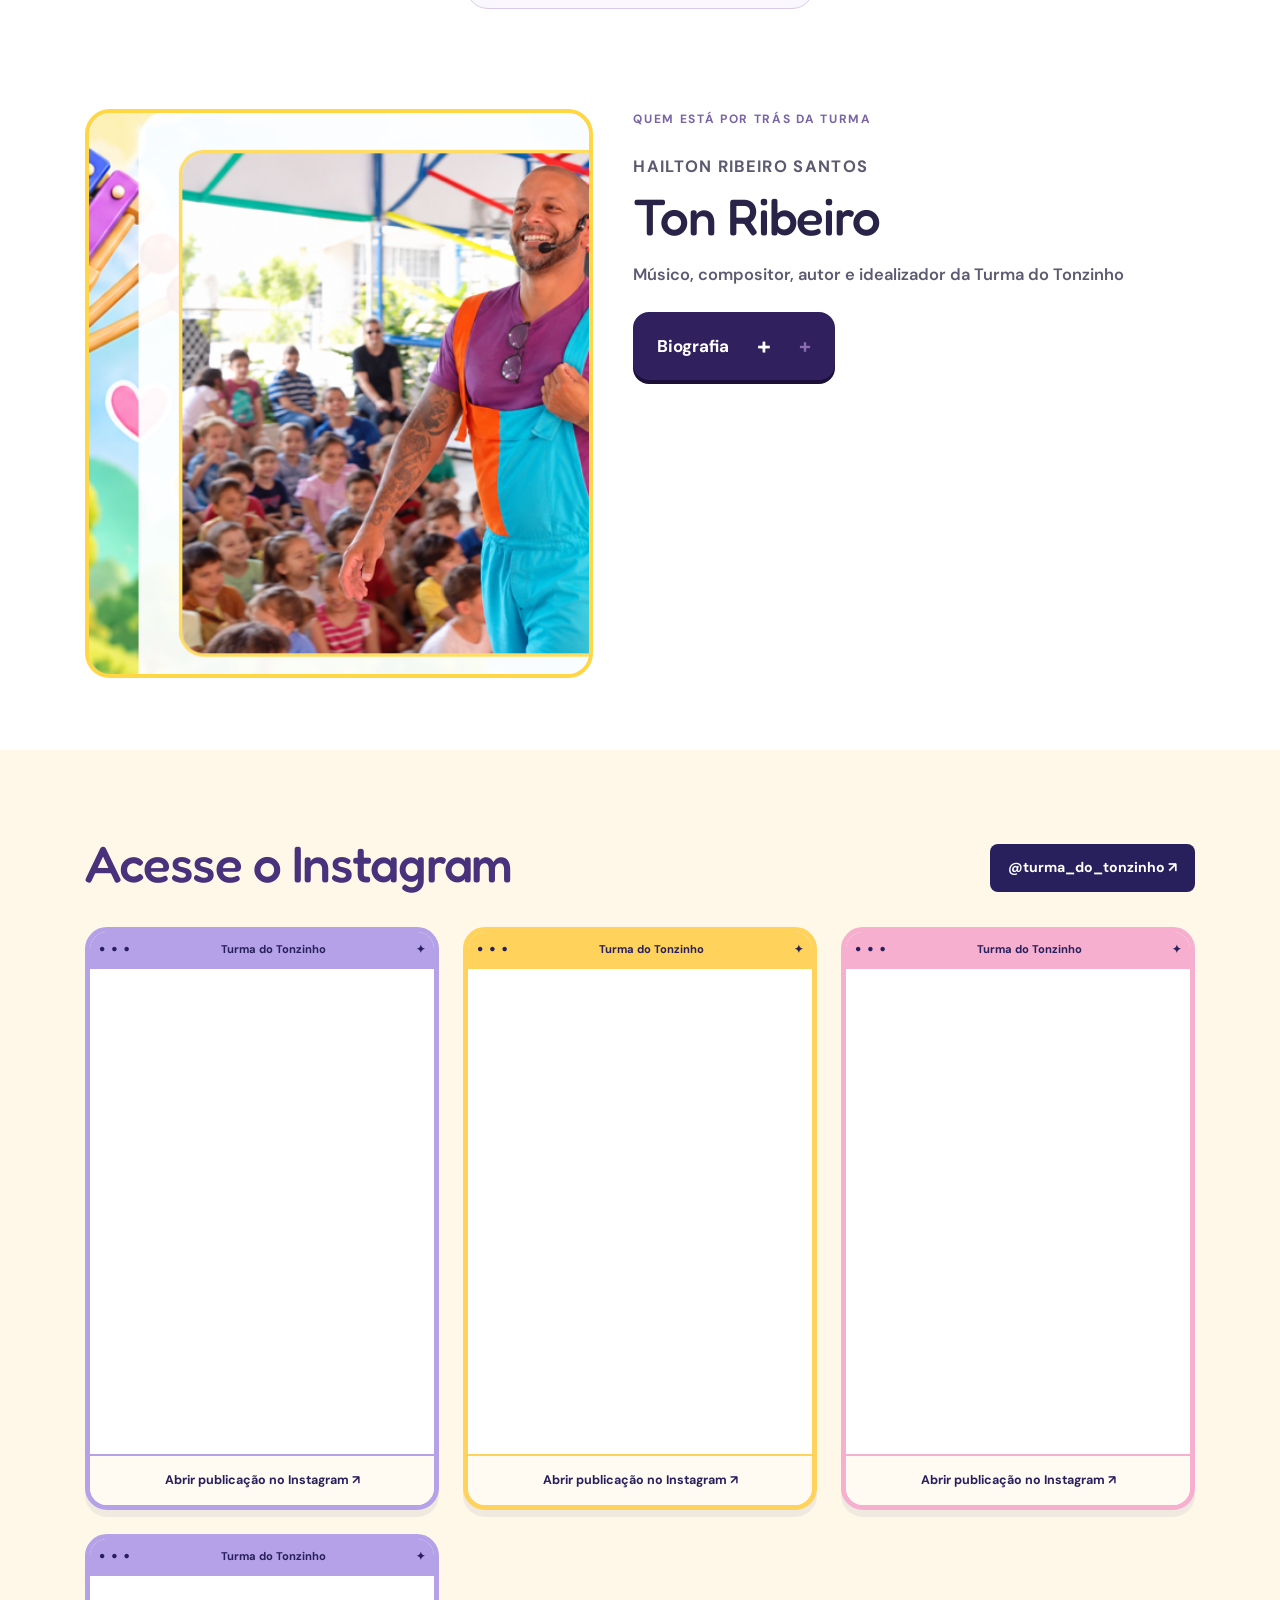
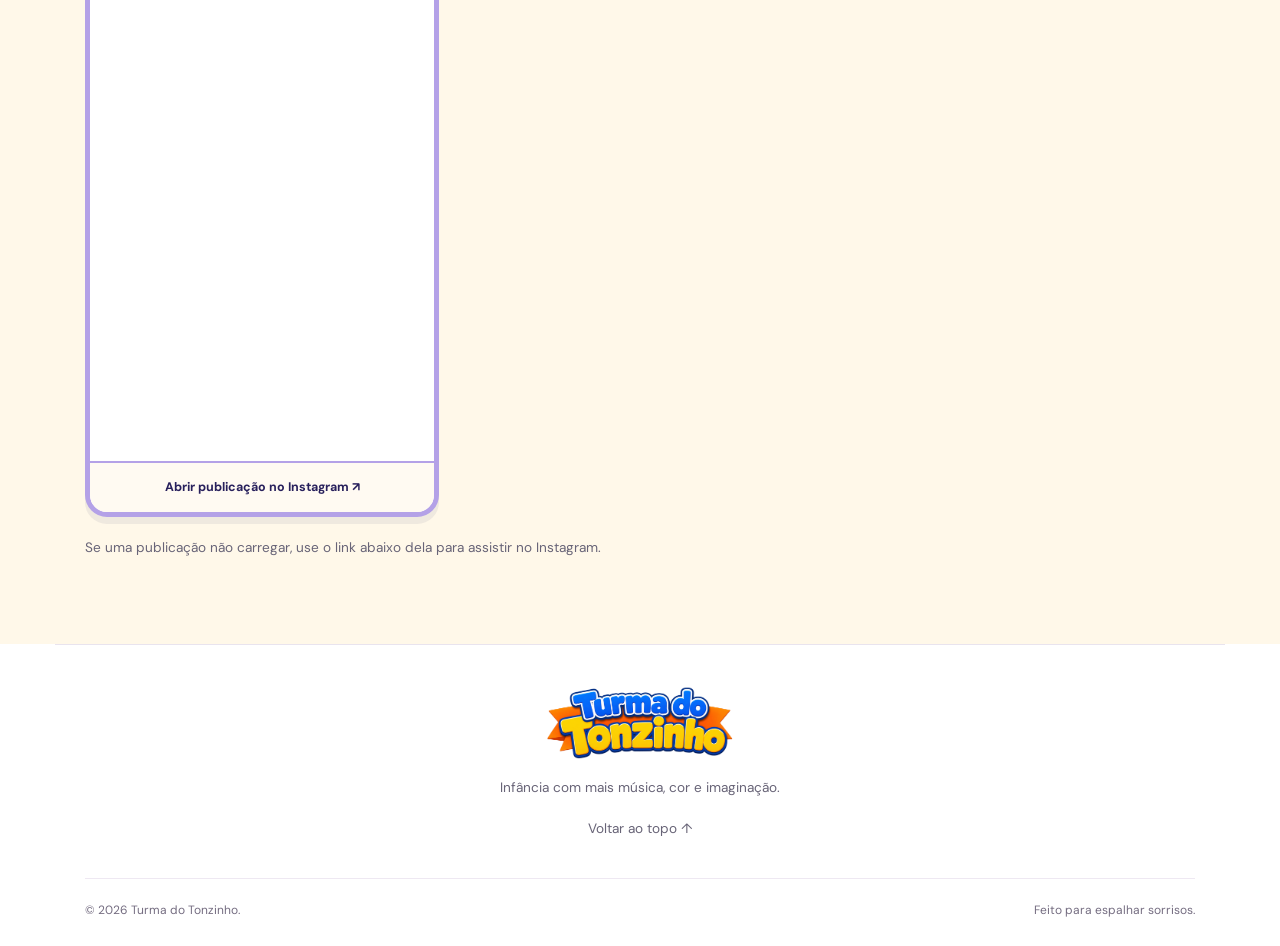
==== commit a3c6fe11: "Controla quadros da vinheta pela rolagem e preserva controle da musica" ====
--- a/index.html
+++ b/index.html
@@ -31,12 +31,12 @@
 @media(prefers-reduced-motion:reduce){.hero-video,.hero-copy{transform:none!important;will-change:auto}}
 </style><style id="visible-audio-control">.hero .video-control{top:14px;right:16px;bottom:auto;z-index:5;background:#28205cf5;border:2px solid #ffffffcc;box-shadow:0 3px 14px #0004;min-height:44px;padding:10px 16px;font-size:14px}.hero .video-control span{display:inline}@media(max-width:700px){.hero .video-control{top:10px;right:10px;bottom:auto;padding:8px 12px;min-height:42px;font-size:13px}}</style><style id="hero-video-unobstructed-all-screens">
 .hero{padding-top:0}.hero .wave{display:none}.hero-video-wrap{position:relative;inset:auto;width:100%;aspect-ratio:16/9;background:#28205c}.hero-video{display:block;object-fit:contain}.hero-overlay{display:none}.hero .hero-inner{min-height:0;display:block;padding:32px 40px}.hero-copy{max-width:850px}.hero h1{font-size:clamp(32px,5vw,58px);line-height:1.12}.hero h1 br{display:none}.hero-description{max-width:680px;margin:18px 0 22px}.hero-note{margin-top:18px}@media(max-width:700px){.hero .hero-inner{padding:24px 20px 22px}.hero h1{font-size:clamp(32px,9vw,42px)}.hero-description{margin:14px 0 18px}.hero-note{margin-top:14px}}
-</style></head>
+</style><style>.hero-scroll-hint{position:absolute;bottom:12px;left:50%;transform:translateX(-50%);background:#28205ce8;color:white;padding:7px 14px;border-radius:99px;font-size:13px;white-space:nowrap;pointer-events:none}.hero-video{transform:none!important}</style></head>
 <body>
 <a class="skip" href="#conteudo">Pular para o conteúdo</a>
 <header class="header"><a class="logo logo-image" href="#inicio" aria-label="Turma do Tonzinho, início"><img src="logo-turma-do-tonzinho.png" alt="Turma do Tonzinho"></a><button class="menu-toggle" aria-label="Abrir menu" aria-expanded="false" aria-controls="nav">☰</button><nav id="nav" aria-label="Menu principal"><a href="#sobre">Nossa turma</a><a href="#experiencias">Serviços</a><a href="apresentacoes.html">Apresentações</a><a href="mini-folia.html">Mini Folia</a><a href="#cartilhas">Cartilhas e livros</a><a href="#projetos-sociais">Projetos sociais</a><a class="button small" href="#contato">Vamos fazer uma festa? <span>↗</span></a></nav></header>
 <main id="conteudo">
-<section class="hero" id="inicio"><div class="hero-video-wrap"><video class="hero-video" poster="turma-personagens-kaka-acento.png" autoplay muted loop playsinline aria-label="Vinheta de abertura da Turma do Tonzinho"><source src="vinheta-abertura.mp4" type="video/mp4"></video><div class="hero-overlay"></div><button class="video-control" type="button" aria-label="Ativar som da vinheta" aria-pressed="false">🔇 <span>Ativar som</span></button></div><div class="wave"></div><div class="hero-inner"><div class="hero-copy"><p class="eyebrow"><span></span> PEQUENOS MOMENTOS. GRANDES SORRISOS.</p><h1>A diversão<br>entra em <em>cena!</em></h1><p class="hero-description">Música, brincadeiras e um mundo de imaginação. A Turma do Tonzinho leva a magia da infância para o seu evento.</p><a class="button" href="apresentacoes.html">Conheça nossas apresentações <span>↗</span></a><div class="hero-note"><span>✳</span> Para cantar, brincar e guardar no coração.</div></div><div class="hero-visual"><img src="turma-personagens-kaka-acento.png" alt="Personagens da Turma do Tonzinho" fetchpriority="high"><span class="spark spark-one">✦</span><span class="spark spark-two">✧</span><div class="photo-label">A turma toda chegou! <span>☺</span></div></div></div><div class="hero-bottom"><span>Imaginação sem limites</span><span>✦</span><span>Diversão com carinho</span><span>✦</span><span>Todo mundo participa</span><span>✦</span><span>Memórias para a vida</span></div></section>
+<section class="hero" id="inicio"><div class="hero-video-wrap"><video class="hero-video" poster="turma-personagens-kaka-acento.png" muted playsinline preload="auto" aria-label="Vinheta de abertura da Turma do Tonzinho"><source src="vinheta-abertura.mp4" type="video/mp4"></video><div class="hero-overlay"></div><span class="hero-scroll-hint">Role para animar</span><button class="video-control" type="button" aria-label="Ativar som da vinheta" aria-pressed="false">🔇 <span>Ativar som</span></button></div><div class="wave"></div><div class="hero-inner"><div class="hero-copy"><p class="eyebrow"><span></span> PEQUENOS MOMENTOS. GRANDES SORRISOS.</p><h1>A diversão<br>entra em <em>cena!</em></h1><p class="hero-description">Música, brincadeiras e um mundo de imaginação. A Turma do Tonzinho leva a magia da infância para o seu evento.</p><a class="button" href="apresentacoes.html">Conheça nossas apresentações <span>↗</span></a><div class="hero-note"><span>✳</span> Para cantar, brincar e guardar no coração.</div></div><div class="hero-visual"><img src="turma-personagens-kaka-acento.png" alt="Personagens da Turma do Tonzinho" fetchpriority="high"><span class="spark spark-one">✦</span><span class="spark spark-two">✧</span><div class="photo-label">A turma toda chegou! <span>☺</span></div></div></div><div class="hero-bottom"><span>Imaginação sem limites</span><span>✦</span><span>Diversão com carinho</span><span>✦</span><span>Todo mundo participa</span><span>✦</span><span>Memórias para a vida</span></div></section>
 <section class="mini-folia-invite" aria-labelledby="mini-folia-invite-title"><a href="mini-folia.html" aria-label="Abrir Mini Folia da Turma do Tonzinho"><img src="mini-folia-casa-da-vovo.jpg" alt="Carnaval na Casa da Vovó com a Turma do Tonzinho" width="960" height="540" loading="lazy"></a><div><p class="eyebrow purple">MÚSICA, CORES E DIVERSÃO</p><h2 id="mini-folia-invite-title">Mini Folia da Turma do Tonzinho</h2><p>Entre no ritmo da turma! Assista aos vídeos e prepare os sorrisos para cantar e dançar em família.</p><a class="button" href="mini-folia.html">Conheça a Mini Folia <span aria-hidden="true">↗</span></a></div></section><section class="character-section" id="sobre"><div class="section"><div class="character-heading"><p class="eyebrow purple">AMIZADE, MÚSICA E MUITA IMAGINAÇÃO</p><h2>Uma turma pra lá de divertida!</h2><p>Cada personagem tem um jeitinho especial. Juntos, fazem a alegria acontecer!</p></div><div class="character-grid"><article class="character-card" style="--card-color:#fff0b4"><span class="character-star" aria-hidden="true">✦</span><div class="character-sprite" role="img" aria-label="Tonzinho" style="background-position:0.0% 0%"></div><h3>Tonzinho</h3><p>O amigo alegre que une a turma.</p></article><article class="character-card" style="--card-color:#ccefff"><span class="character-star" aria-hidden="true">✦</span><div class="character-sprite" role="img" aria-label="Ravi" style="background-position:33.333333333333336% 0%"></div><h3>Ravi</h3><p>Curioso, sonha com as estrelas.</p></article><article class="character-card" style="--card-color:#ffe0eb"><span class="character-star" aria-hidden="true">✦</span><div class="character-sprite" role="img" aria-label="Nina Catarina" style="background-position:66.66666666666667% 0%"></div><h3>Nina Catarina</h3><p>Doce e cheia de imaginação.</p></article><article class="character-card" style="--card-color:#e9ddff"><span class="character-star" aria-hidden="true">✦</span><div class="character-sprite" role="img" aria-label="Lua" style="background-position:100.0% 0%"></div><h3>Lua</h3><p>Adora explorar e brincar.</p></article><article class="character-card" style="--card-color:#def2b7"><span class="character-star" aria-hidden="true">✦</span><div class="character-sprite" role="img" aria-label="Dudu" style="background-position:0.0% 100%"></div><h3>Dudu</h3><p>Mostra que todos podem participar.</p></article><article class="character-card" style="--card-color:#ffe4b8"><span class="character-star" aria-hidden="true">✦</span><div class="character-sprite" role="img" aria-label="Pepany" style="background-position:33.333333333333336% 100%"></div><h3>Pepany</h3><p>Companheira brincalhona da turma.</p></article><article class="character-card" style="--card-color:#c8f2ec"><span class="character-star" aria-hidden="true">✦</span><div class="character-sprite" role="img" aria-label="Kaká" style="background-position:66.66666666666667% 100%"></div><h3>Kaká</h3><p>Amiga tranquila e carinhosa.</p></article></div><div class="quiet-cta"><a href="#contato">Leve a turma para o seu evento <span aria-hidden="true">↗</span></a></div></div></section>
 <section class="experiences" id="experiencias"><div class="section"><div class="experience-intro"><div><p class="eyebrow purple">CANTAR • CRIAR • BRINCAR • PARTICIPAR</p><h2>Turma do Tonzinho<span>Música e Recreação Infantil</span></h2><p>Shows musicais interativos, colônias de férias, bailinhos, festivais e eventos infantis, com músicas autorais, personagens, brincadeiras, dança e atividades lúdicas.</p><p class="experience-promise">Diversão, cultura e aprendizagem para toda a família!</p><a class="button" href="#contato">Leve essa experiência ao seu evento <span>↗</span></a></div><figure class="experience-cover"><img src="momento-04.jpg" alt="Show ao vivo da Turma do Tonzinho com banda e cenário colorido" loading="lazy" width="1600" height="1060"><figcaption>Ao vivo, de pertinho e com muita alegria! <span aria-hidden="true">✦</span></figcaption></figure></div><div class="service-grid"><article class="service-card service-show"><span class="service-icon" aria-hidden="true">♫</span><h3>Show musical</h3><p class="service-sub">Banda ao vivo e personagens</p><p>Músicas autorais, dança e muita interação para cantar junto e viver a magia da turma.</p><a href="#contato" data-service="Show musical">Quero saber mais <span aria-hidden="true">↗</span></a></article><article class="service-card service-musica"><span class="service-icon" aria-hidden="true">♬</span><h3>Oficinas musicais</h3><p class="service-sub">Instrumentos, ritmos e sons</p><p>Uma experiência de exploração musical em que as crianças tocam, descobrem e participam.</p><a href="#contato" data-service="Oficinas musicais">Quero saber mais <span aria-hidden="true">↗</span></a></article><article class="service-card service-arte"><span class="service-icon" aria-hidden="true">✿</span><h3>Oficinas de pintura e criação</h3><p class="service-sub">Arte, cores e imaginação</p><p>Pintura, desenho e expressão artística para criar, experimentar e soltar a imaginação.</p><a href="#contato" data-service="Oficinas de pintura e criação">Quero saber mais <span aria-hidden="true">↗</span></a></article><article class="service-card service-brincar"><span class="service-icon" aria-hidden="true">☺</span><h3>Brincadeiras e recreação</h3><p class="service-sub">Interação, movimento e diversão</p><p>Brincadeiras, desafios e dinâmicas em grupo para se expressar, fazer amigos e se divertir.</p><a href="#contato" data-service="Brincadeiras e recreação">Quero saber mais <span aria-hidden="true">↗</span></a></article></div><blockquote class="participation-quote"><span aria-hidden="true">✦</span><p>Na Turma do Tonzinho, a criança não fica apenas assistindo.<strong>Ela canta, toca, pinta, brinca, cria e participa!</strong></p><span aria-hidden="true">✦</span></blockquote></div></section><section class="painting section" id="oficinas-pintura"><figure><img src="oficina-pintura.jpg" alt="Equipe e crianças em uma oficina criativa, com tintas e pincéis sobre a mesa" loading="lazy" width="1200" height="1600"><figcaption>Um encontro de cores, descobertas e sorrisos.</figcaption></figure><div><p class="eyebrow purple">OFICINAS DE PINTURA E CRIAÇÃO</p><h2>Pequenas mãos,<br><em>grandes ideias!</em></h2><p>Aqui, cada cor é um convite para imaginar. Entre pincéis, tintas e descobertas, as crianças misturam ideias, inventam formas e transformam a criatividade em arte.</p><p>Nas oficinas da Turma do Tonzinho, o mais bonito é o prazer de experimentar: desenhar, pintar, explorar materiais e criar do seu próprio jeitinho. Uma experiência lúdica que estimula a imaginação, a expressão e a coordenação motora — com muita alegria em cada pincelada!</p><p class="painting-note">A imaginação escolhe as cores. A diversão faz o resto!</p><a class="button" href="#contato" data-service="Oficinas de pintura e criação">Quero uma oficina no meu evento <span>↗</span></a></div></section><section class="photo-section section" id="galeria"><div class="section-heading"><div><p class="eyebrow purple">MEMÓRIAS QUE GANHAM COR</p><h2>A diversão tem<br>muitos sorrisos.</h2></div><p>Encontros, música e momentos especiais.<br>Toque nas fotos para ver de pertinho.</p></div><div class="moment-grid"><button type="button" class="moment" aria-label="Ampliar foto: Oficina de pintura e criação"><img src="oficina-pintura.jpg" alt="Oficina de pintura e criação" loading="lazy"><span>Oficina de pintura e criação <b aria-hidden="true">↗</b></span></button><button type="button" class="moment" data-photo="3" aria-label="Ampliar foto: Show ao vivo com a Turma do Tonzinho"><img src="momento-04.jpg" alt="Show ao vivo com a Turma do Tonzinho" loading="lazy"><span>Show ao vivo com a Turma do Tonzinho <b aria-hidden="true">↗</b></span></button><button type="button" class="moment" data-photo="4" aria-label="Ampliar foto: Um encontro musical com as crianças"><img src="momento-05.jpg" alt="Um encontro musical com as crianças" loading="lazy"><span>Um encontro musical com as crianças <b aria-hidden="true">↗</b></span></button><button type="button" class="moment" data-photo="2" aria-label="Ampliar foto: A banda da Turma do Tonzinho reunida"><img src="momento-03.jpg" alt="A banda da Turma do Tonzinho reunida" loading="lazy"><span>A banda da Turma do Tonzinho reunida <b aria-hidden="true">↗</b></span></button><button type="button" class="moment" data-photo="5" aria-label="Ampliar foto: Diversão e movimento em família"><img src="momento-06.jpg" alt="Diversão e movimento em família" loading="lazy"><span>Diversão e movimento em família <b aria-hidden="true">↗</b></span></button><button type="button" class="moment" data-photo="7" aria-label="Ampliar foto: Interação com os pequenos durante o show"><img src="momento-08.jpg" alt="Interação com os pequenos durante o show" loading="lazy"><span>Interação com os pequenos durante o show <b aria-hidden="true">↗</b></span></button><button type="button" class="moment" data-photo="9" aria-label="Ampliar foto: A criançada participa da festa"><img src="momento-10.jpg" alt="A criançada participa da festa" loading="lazy"><span>A criançada participa da festa <b aria-hidden="true">↗</b></span></button><button type="button" class="moment" data-photo="1" aria-label="Ampliar foto: Música e alegria com o violão"><img src="momento-02.jpg" alt="Música e alegria com o violão" loading="lazy"><span>Música e alegria com o violão <b aria-hidden="true">↗</b></span></button><button type="button" class="moment" data-photo="8" aria-label="Ampliar foto: Teclado ao vivo na banda da turma"><img src="momento-09.jpg" alt="Teclado ao vivo na banda da turma" loading="lazy"><span>Teclado ao vivo na banda da turma <b aria-hidden="true">↗</b></span></button><button type="button" class="moment" data-photo="6" aria-label="Ampliar foto: Música e personagens no palco"><img src="momento-07.jpg" alt="Música e personagens no palco" loading="lazy"><span>Música e personagens no palco <b aria-hidden="true">↗</b></span></button><button type="button" class="moment" data-photo="10" aria-label="Ampliar foto: Personagens e música no encontro da escola"><img src="momento-11.jpg" alt="Personagens e música no encontro da escola" loading="lazy"><span>Personagens e música no encontro da escola <b aria-hidden="true">↗</b></span></button><button type="button" class="moment" data-photo="11" aria-label="Ampliar foto: Uma apresentação para todos participarem"><img src="momento-12.jpg" alt="Uma apresentação para todos participarem" loading="lazy"><span>Uma apresentação para todos participarem <b aria-hidden="true">↗</b></span></button><button type="button" class="moment" data-photo="0" aria-label="Ampliar foto: Cenário pronto para receber a Turma do Tonzinho"><img src="momento-01.jpg" alt="Cenário pronto para receber a Turma do Tonzinho" loading="lazy"><span>Cenário pronto para receber a Turma do Tonzinho <b aria-hidden="true">↗</b></span></button></div></section><dialog class="photo-dialog" aria-label="Galeria de fotos"><button class="photo-close" type="button" aria-label="Fechar foto">✕</button><figure><img id="expanded-photo" alt=""><figcaption id="photo-caption"></figcaption></figure><div class="photo-controls"><button type="button" id="photo-prev" aria-label="Foto anterior">←</button><span id="photo-count" aria-live="polite"></span><button type="button" id="photo-next" aria-label="Próxima foto">→</button></div></dialog><div class="quiet-cta"><a href="#contato">Vamos criar momentos assim no seu evento? <span aria-hidden="true">↗</span></a></div><section class="shows" id="apresentacoes"><div class="section"><div class="section-heading"><div><p class="eyebrow purple">UM CONVITE PARA A DIVERSÃO</p><h2>Tem alegria para<br>cada ocasião.</h2></div><p>Escolha o cenário.<br>A gente leva a imaginação.</p></div><div class="cards"><article class="card"><div class="card-top birthday"><span class="card-number">01 / FESTAS</span><span class="card-symbol">✳</span><p>Hoje é dia de<br><strong>celebrar!</strong></p></div><div class="card-body"><h3>Festas de aniversário</h3><p>O dia dos pequenos ganha música, brincadeiras e uma apresentação que convida todo mundo a participar.</p><a href="#contato" data-event="Festa de aniversário">Quero na minha festa <span>↗</span></a></div></article><article class="card"><div class="card-top school"><span class="card-number">02 / ESCOLAS</span><span class="card-symbol">✧</span><p>Aprender também<br><strong>é brincar.</strong></p></div><div class="card-body"><h3>Encontros nas escolas</h3><p>Uma pausa cheia de descobertas, interação e histórias para tornar os encontros da escola ainda mais especiais.</p><a href="#contato" data-event="Apresentação na escola">Levar para a escola <span>↗</span></a></div></article><article class="card"><div class="card-top events"><span class="card-number">03 / EVENTOS</span><span class="card-symbol">☺</span><p>A turma toda<br><strong>se diverte!</strong></p></div><div class="card-body"><h3>Eventos e celebrações</h3><p>Diversão para reunir as famílias em empresas, espaços de lazer e celebrações com os pequenos.</p><a href="#contato" data-event="Evento ou celebração">Planejar meu evento <span>↗</span></a></div></article></div></div></section>
 <section class="section event-preview"><p class="eyebrow purple">NOSSA TURMA NOS EVENTOS</p><h2>A alegria acontece ao vivo.</h2><p>Assista a momentos das nossas apresentações.</p><div class="show-grid"><button class="show-window" type="button" data-show-video="show-novo-1.mp4" aria-label="Assistir ao vídeo 1 da Turma do Tonzinho"><span class="show-window-bar" aria-hidden="true">● ● ● <span>Turma do Tonzinho</span>✦</span><span class="show-thumb"><img src="show-novo-1.jpg" loading="lazy" alt=""><span class="show-play" aria-hidden="true">▶</span></span><span class="show-caption">Música, alegria e diversão <span aria-hidden="true">↗</span></span></button><button class="show-window" type="button" data-show-video="show-novo-2.mp4" aria-label="Assistir ao vídeo 2 da Turma do Tonzinho"><span class="show-window-bar" aria-hidden="true">● ● ● <span>Turma do Tonzinho</span>✦</span><span class="show-thumb"><img src="show-novo-2.jpg" loading="lazy" alt=""><span class="show-play" aria-hidden="true">▶</span></span><span class="show-caption">Música, alegria e diversão <span aria-hidden="true">↗</span></span></button><button class="show-window" type="button" data-show-video="show-novo-3.mp4" aria-label="Assistir ao vídeo 3 da Turma do Tonzinho"><span class="show-window-bar" aria-hidden="true">● ● ● <span>Turma do Tonzinho</span>✦</span><span class="show-thumb"><img src="show-novo-3.jpg" loading="lazy" alt=""><span class="show-play" aria-hidden="true">▶</span></span><span class="show-caption">Música, alegria e diversão <span aria-hidden="true">↗</span></span></button><button class="show-window" type="button" data-show-video="show-novo-4.mp4" aria-label="Assistir ao vídeo 4 da Turma do Tonzinho"><span class="show-window-bar" aria-hidden="true">● ● ● <span>Turma do Tonzinho</span>✦</span><span class="show-thumb"><img src="show-novo-4.jpg" loading="lazy" alt=""><span class="show-play" aria-hidden="true">▶</span></span><span class="show-caption">Música, alegria e diversão <span aria-hidden="true">↗</span></span></button><button class="show-window" type="button" data-show-video="show-novo-5.mp4" aria-label="Assistir ao vídeo 5 da Turma do Tonzinho"><span class="show-window-bar" aria-hidden="true">● ● ● <span>Turma do Tonzinho</span>✦</span><span class="show-thumb"><img src="show-novo-5.jpg" loading="lazy" alt=""><span class="show-play" aria-hidden="true">▶</span></span><span class="show-caption">Música, alegria e diversão <span aria-hidden="true">↗</span></span></button><button class="show-window" type="button" data-show-video="show-novo-6.mp4" aria-label="Assistir ao vídeo 6 da Turma do Tonzinho"><span class="show-window-bar" aria-hidden="true">● ● ● <span>Turma do Tonzinho</span>✦</span><span class="show-thumb"><img src="show-novo-6.jpg" loading="lazy" alt=""><span class="show-play" aria-hidden="true">▶</span></span><span class="show-caption">Música, alegria e diversão <span aria-hidden="true">↗</span></span></button></div><a class="button" href="apresentacoes.html">Ver todas as apresentações <span>→</span></a></section><section class="social-projects" id="projetos-sociais" aria-labelledby="social-title"><div class="section"><div class="social-intro"><p class="eyebrow purple">INSTITUTO CULTURAL TURMA DO TONZINHO</p><h2 id="social-title">Projetos Culturais<br>e Sociais</h2><p class="social-lead">Quando a cultura chega, a imaginação floresce.</p><p>A música aproxima, a arte abre caminhos e uma brincadeira pode dar início a uma grande descoberta. Nas doações, oficinas e iniciativas do Instituto Cultural Turma do Tonzinho, cada encontro é um convite para compartilhar, criar e aprender juntos.</p></div><div class="social-grid"><article class="social-card social-yellow"><span class="social-symbol" aria-hidden="true">♡</span><h3>Doar é espalhar possibilidades</h3><p>Cartilhas educativas levam histórias, cores e descobertas para além dos nossos encontros. Um convite para cantar, pintar e continuar aprendendo em casa, na escola e na comunidade.</p></article><article class="social-card social-blue"><span class="social-symbol" aria-hidden="true">♫</span><h3>Oficinas que despertam talentos</h3><p>Música, pintura e criação dão espaço para cada criança experimentar, se expressar e participar. Entre sons, pincéis e brincadeiras, a imaginação encontra novas formas de florescer.</p></article><article class="social-card social-pink"><span class="social-symbol" aria-hidden="true">✦</span><h3>Cultura que aproxima pessoas</h3><p>Iniciativas culturais e sociais que valorizam o encontro, a convivência e a participação. Momentos para reunir crianças, famílias e comunidades em torno da arte e da alegria de estar junto.</p></article></div><div class="social-invite"><p>Uma canção pode aproximar.<br><strong>Uma oportunidade pode abrir um mundo.</strong></p><a class="button" href="https://wa.me/5561992061190?text=Ol%C3%A1%21%20Quero%20conhecer%20os%20Projetos%20Culturais%20e%20Sociais%20do%20Instituto%20Cultural%20Turma%20do%20Tonzinho." target="_blank" rel="noopener">Converse sobre os projetos <span aria-hidden="true">↗</span></a></div></div></section><section class="section library-collection" id="cartilhas" aria-labelledby="collection-title"><div class="library-heading"><div><p class="eyebrow purple">NOSSA BIBLIOTECA</p><h2 id="collection-title">Cartilhas para baixar e pintar.</h2></div><p>Baixe as cartilhas, imprima e solte a imaginação com as cores!</p></div><div class="library-filters" role="group" aria-label="Filtrar materiais"><button type="button" data-filter="all" aria-pressed="true"><i aria-hidden="true">✦</i><b>Todos</b> <span>3</span></button><button type="button" data-filter="cartilha" aria-pressed="false"><i aria-hidden="true">✎</i><b>Cartilhas</b> <span>2</span></button><button type="button" data-filter="livro" aria-pressed="false"><i aria-hidden="true">▤</i><b>Livros</b> <span>1</span></button></div><p class="sr-only" id="filter-status" role="status">3 materiais disponíveis</p><div class="book-grid"><article class="book-card" data-category="cartilha"><div class="book-stage cartilha"><div class="book-cover spread"><img src="capa-mochila.png" alt="Capa de Mochila mágica, da Turma do Tonzinho" width="708" height="1000"></div><span class="book-badge">Cartilha</span></div><div class="book-info"><h2>Mochila mágica</h2><p>Uma aventura para cantar, pintar e aprender com a turma. Explore as páginas e deixe a imaginação ganhar novas cores.</p><span class="book-meta">10 páginas de PDF · 7,5 MB</span><div class="book-actions"><button type="button" class="button read-book" data-pdf="cartilha-mochila-magica.pdf" data-pages="10" data-prefix="mochila" data-title="Mochila mágica">Ver aqui <span aria-hidden="true">↗</span></button><a class="book-download" href="cartilha-mochila-magica.pdf" download>Baixar para pintar <span aria-hidden="true">↓</span></a></div></div></article><article class="book-card" data-category="cartilha"><div class="book-stage cartilha"><div class="book-cover spread"><img src="capa-indiozinho.png" alt="Capa de Indiozinho, da Turma do Tonzinho" width="708" height="1000"></div><span class="book-badge">Cartilha</span></div><div class="book-info"><h2>Indiozinho</h2><p>Uma cartilha da coleção Cante, Pinte e Aprenda, com ilustrações para explorar e um QR Code para acompanhar a música.</p><span class="book-meta">9 páginas de PDF · 7,2 MB</span><div class="book-actions"><button type="button" class="button read-book" data-pdf="cartilha-indiozinho.pdf" data-pages="9" data-prefix="indiozinho" data-title="Indiozinho">Ver aqui <span aria-hidden="true">↗</span></button><a class="book-download" href="cartilha-indiozinho.pdf" download>Baixar para pintar <span aria-hidden="true">↓</span></a></div></div></article><article class="book-card" data-category="livro"><div class="book-stage livro"><div class="book-cover portrait"><img src="capa-livro.png" alt="Capa de O Meu Quarto, da Turma do Tonzinho" width="708" height="1000"></div><span class="book-badge">Livro educativo</span></div><div class="book-info"><h2>O Meu Quarto</h2><p>Uma história com Tonzinho e Pepany, acompanhada de atividades sobre identidade, preferências e os espaços do dia a dia.</p><span class="book-meta">16 páginas de PDF · 2,5 MB</span><div class="book-actions"><button type="button" class="button read-book" data-pdf="livro-o-meu-quarto.pdf" data-pages="16" data-prefix="quarto" data-title="O Meu Quarto">Ver aqui <span aria-hidden="true">↗</span></button><a class="book-download" href="livro-o-meu-quarto.pdf" download>Baixar PDF <span aria-hidden="true">↓</span></a></div></div></article></div><section class="reading-tips"><span aria-hidden="true">✦</span><div><h2>Um momento para aprender juntos.</h2><p>Convide um adulto para acompanhar a leitura, separe os lápis de cor e deixe a curiosidade guiar a brincadeira. Nas cartilhas, os QR Codes convidam a continuar a descoberta com música!</p></div></section></section><section class="steps section" id="como-funciona"><p class="eyebrow purple">DO PRIMEIRO OI AO ÚLTIMO APLAUSO</p><h2>Uma festa começa<br>com uma boa conversa.</h2><div class="steps-grid"><article><span>1</span><h3>Conte a sua ideia</h3><p>Qual é a ocasião, a data e onde a diversão vai acontecer?</p></article><article><span>2</span><h3>Vamos combinar os detalhes</h3><p>Conversamos sobre a faixa etária, o espaço e o formato da apresentação.</p></article><article><span>3</span><h3>É hora de se divertir!</h3><p>Com tudo combinado, é só preparar os sorrisos e deixar a imaginação entrar.</p></article></div></section>
@@ -56,9 +56,5 @@
 reader.addEventListener('close',()=>{document.querySelector('#reader-image').removeAttribute('src');document.body.classList.remove('reader-open');});
 reader.addEventListener('click',event=>{if(event.target===reader)reader.close();});
 document.querySelector('#year').textContent=new Date().getFullYear();
-})();</script><dialog class="show-dialog" aria-labelledby="show-dialog-title"><div class="show-dialog-head"><h2 id="show-dialog-title">Turma do Tonzinho ao vivo</h2><button type="button" class="show-close" aria-label="Fechar vídeo">×</button></div><video controls playsinline preload="none" aria-label="Vídeo da apresentação"></video></dialog><script>(()=>{const modal=document.querySelector('.show-dialog'),video=modal.querySelector('video');let trigger;document.querySelectorAll('[data-show-video]').forEach(button=>button.addEventListener('click',()=>{trigger=button;video.src=button.dataset.showVideo;video.poster=button.querySelector('img').src;modal.showModal();document.body.classList.add('show-video-open');video.play().catch(()=>{});}));modal.querySelector('.show-close').addEventListener('click',()=>modal.close());modal.addEventListener('click',e=>{if(e.target===modal)modal.close();});modal.addEventListener('close',()=>{video.pause();video.removeAttribute('src');video.load();document.body.classList.remove('show-video-open');trigger?.focus();});})();</script></body><script src="video.js"></script><script>(()=>{
-const hero=document.querySelector('.hero');if(!hero)return;const motion=matchMedia('(prefers-reduced-motion: reduce)');let scheduled=false;
-const update=()=>{scheduled=false;if(motion.matches){hero.style.removeProperty('--hero-video-y');hero.style.removeProperty('--hero-video-scale');hero.style.removeProperty('--hero-copy-y');return;}const rect=hero.getBoundingClientRect();const progress=Math.max(0,Math.min(1,-rect.top/rect.height));hero.style.setProperty('--hero-video-y',`${progress*22}px`);hero.style.setProperty('--hero-video-scale',String(1+progress*.045));hero.style.setProperty('--hero-copy-y',`${-progress*10}px`);};
-const schedule=()=>{if(!scheduled){scheduled=true;requestAnimationFrame(update);}};addEventListener('scroll',schedule,{passive:true});addEventListener('resize',schedule);motion.addEventListener('change',schedule);update();
-})();</script></html>
+})();</script><dialog class="show-dialog" aria-labelledby="show-dialog-title"><div class="show-dialog-head"><h2 id="show-dialog-title">Turma do Tonzinho ao vivo</h2><button type="button" class="show-close" aria-label="Fechar vídeo">×</button></div><video controls playsinline preload="none" aria-label="Vídeo da apresentação"></video></dialog><script>(()=>{const modal=document.querySelector('.show-dialog'),video=modal.querySelector('video');let trigger;document.querySelectorAll('[data-show-video]').forEach(button=>button.addEventListener('click',()=>{trigger=button;video.src=button.dataset.showVideo;video.poster=button.querySelector('img').src;modal.showModal();document.body.classList.add('show-video-open');video.play().catch(()=>{});}));modal.querySelector('.show-close').addEventListener('click',()=>modal.close());modal.addEventListener('click',e=>{if(e.target===modal)modal.close();});modal.addEventListener('close',()=>{video.pause();video.removeAttribute('src');video.load();document.body.classList.remove('show-video-open');trigger?.focus();});})();</script></body><script src="video.js"></script></html>
 
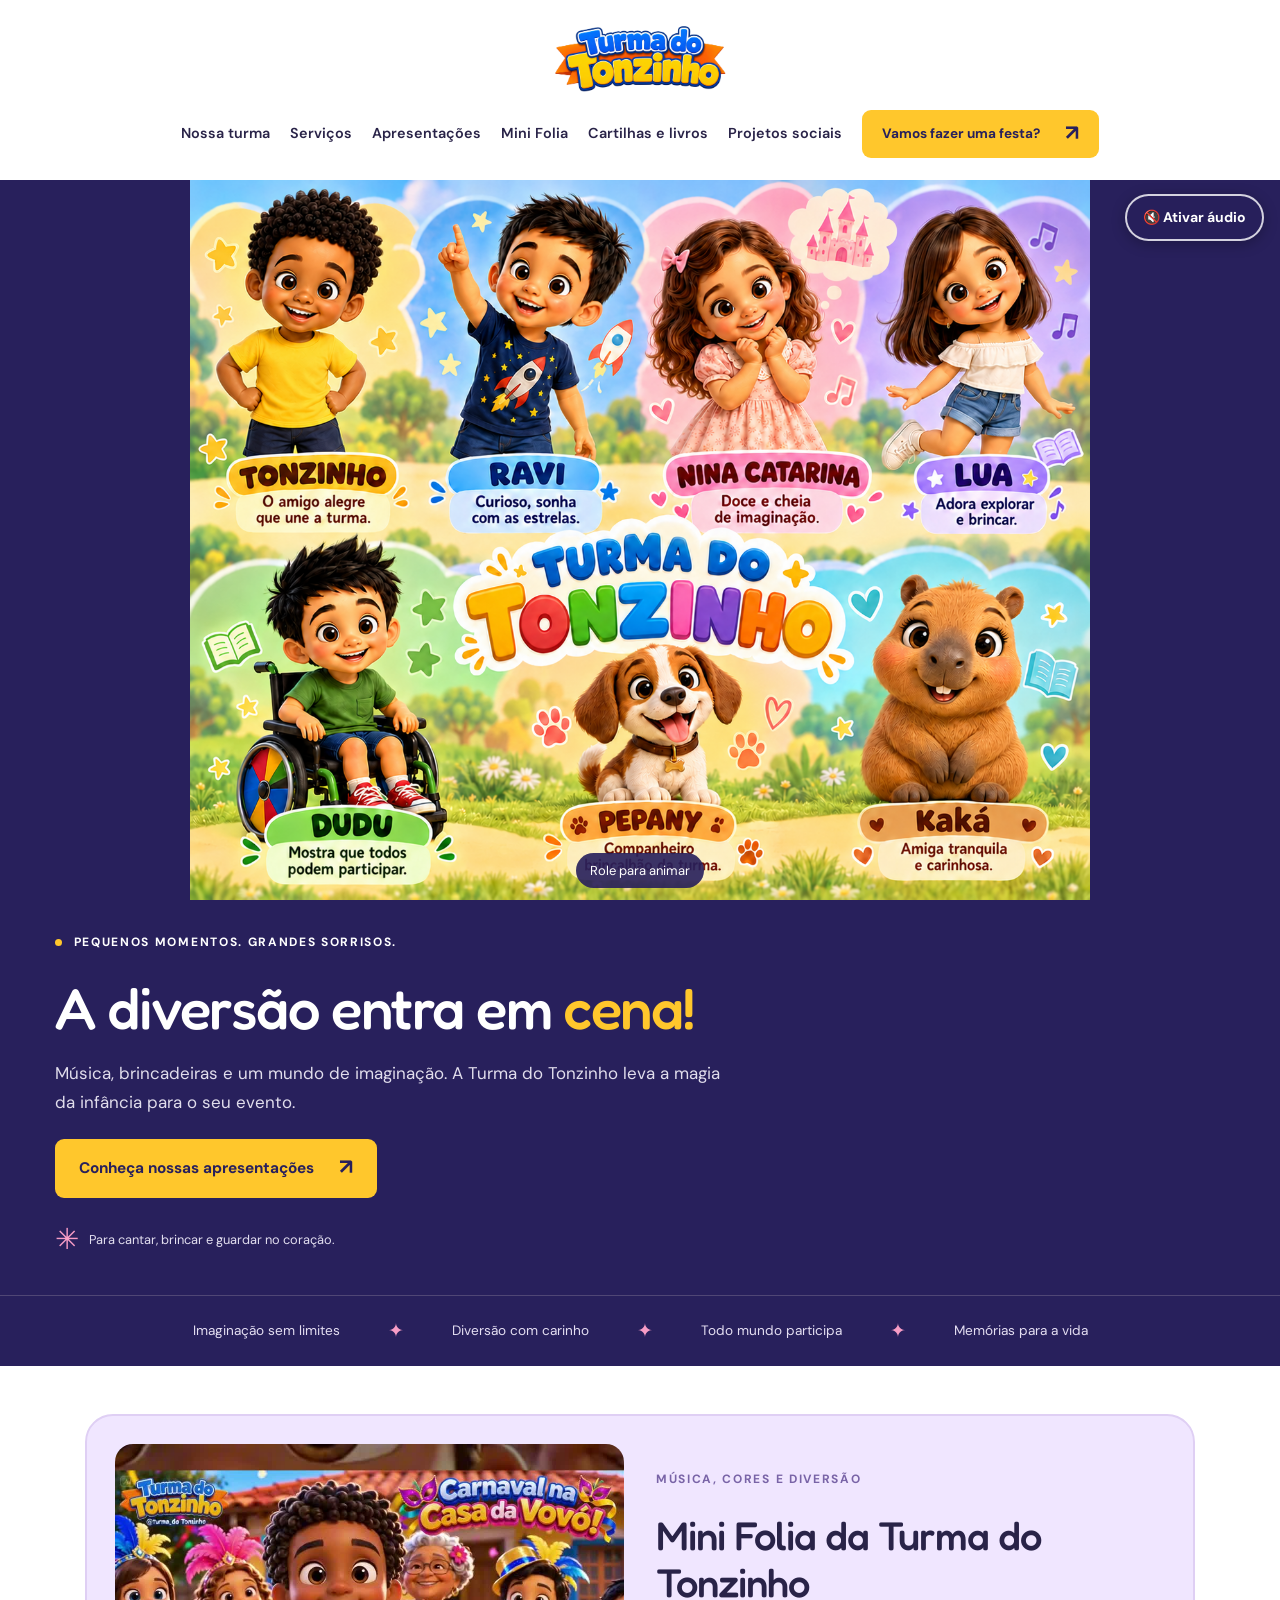
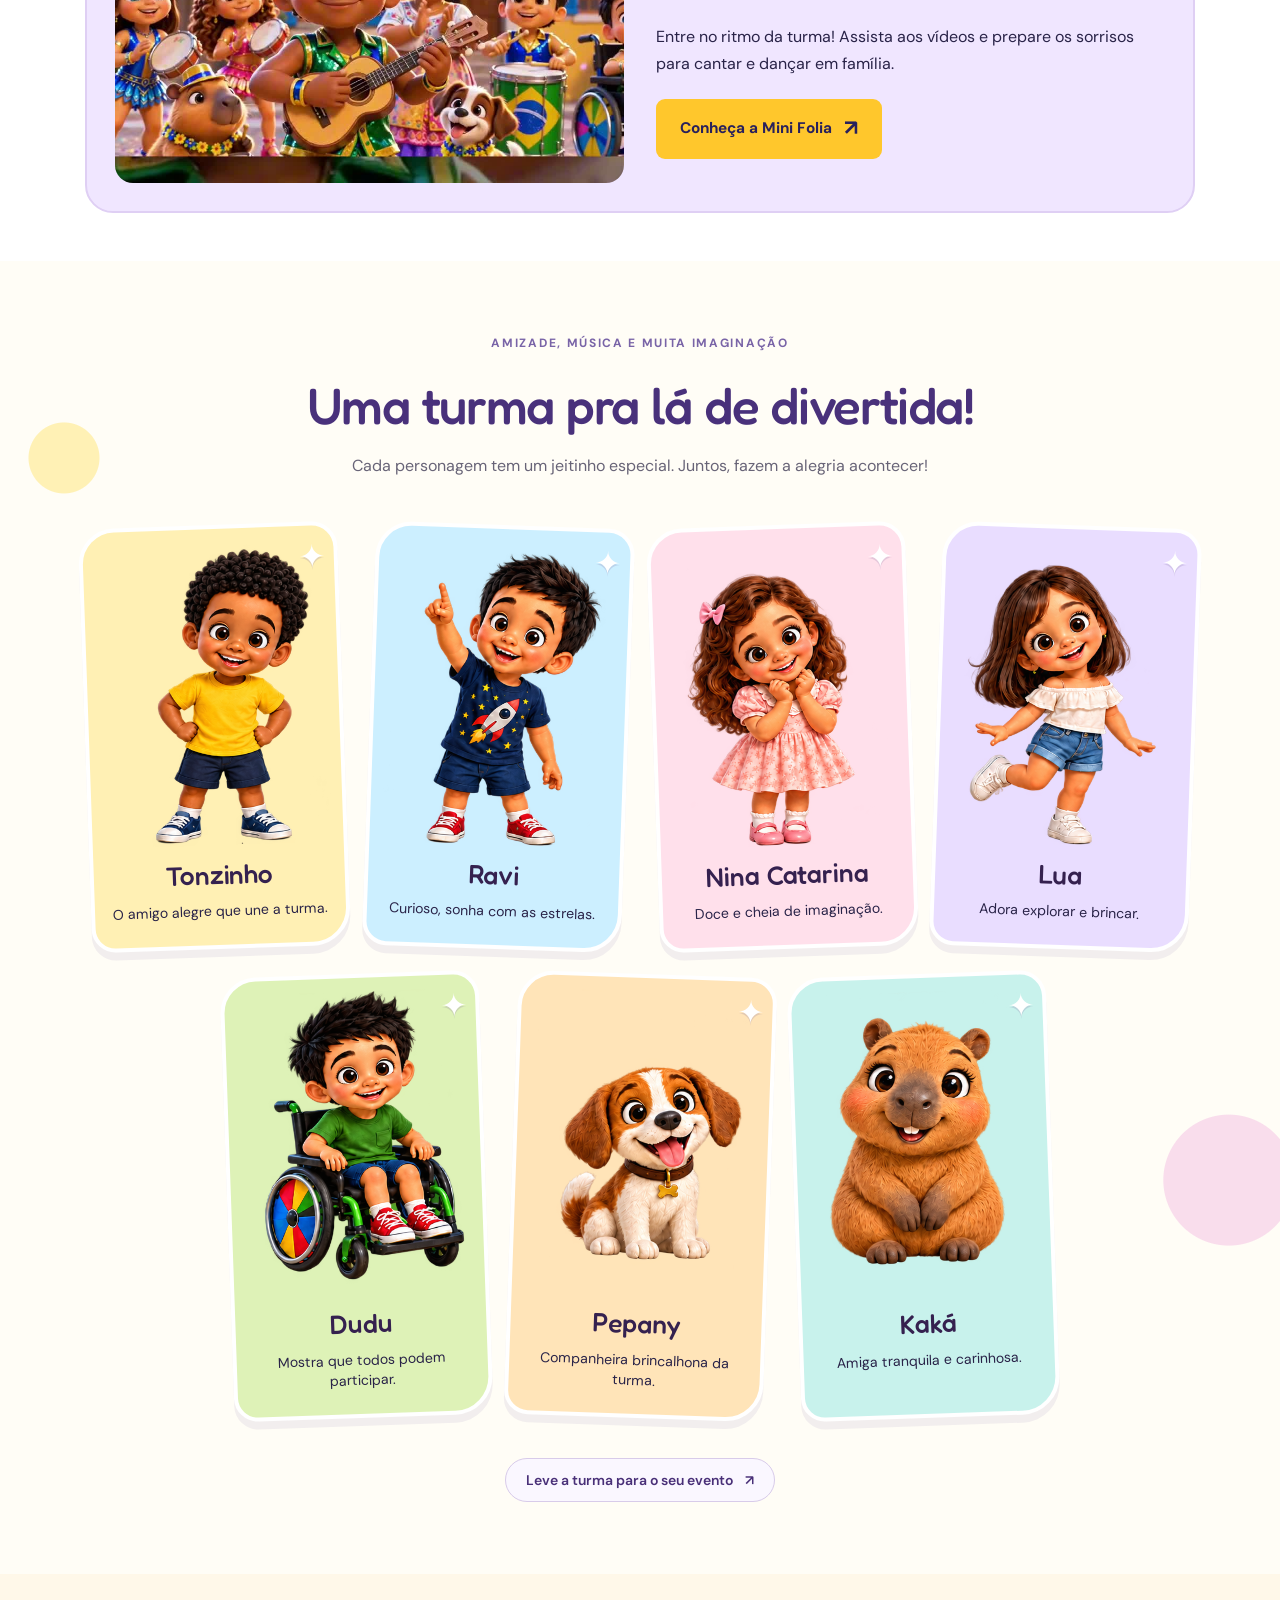
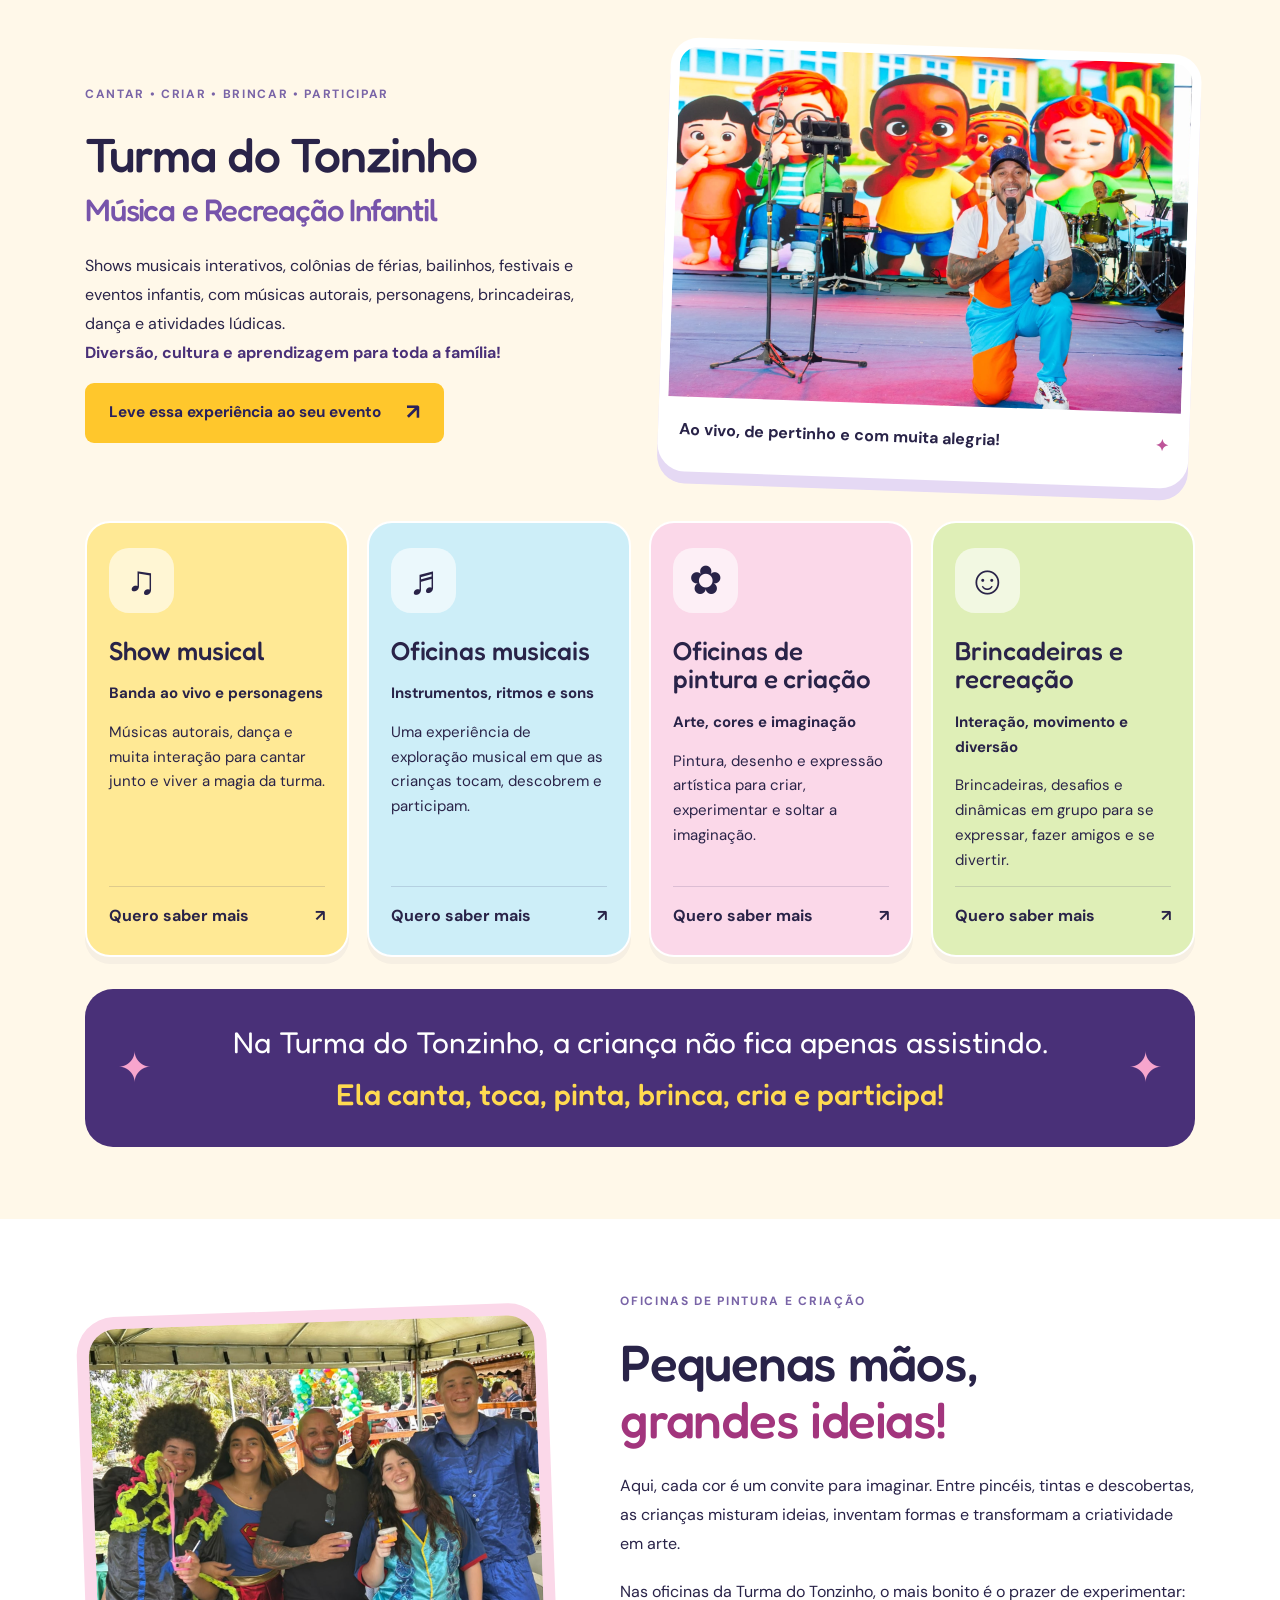
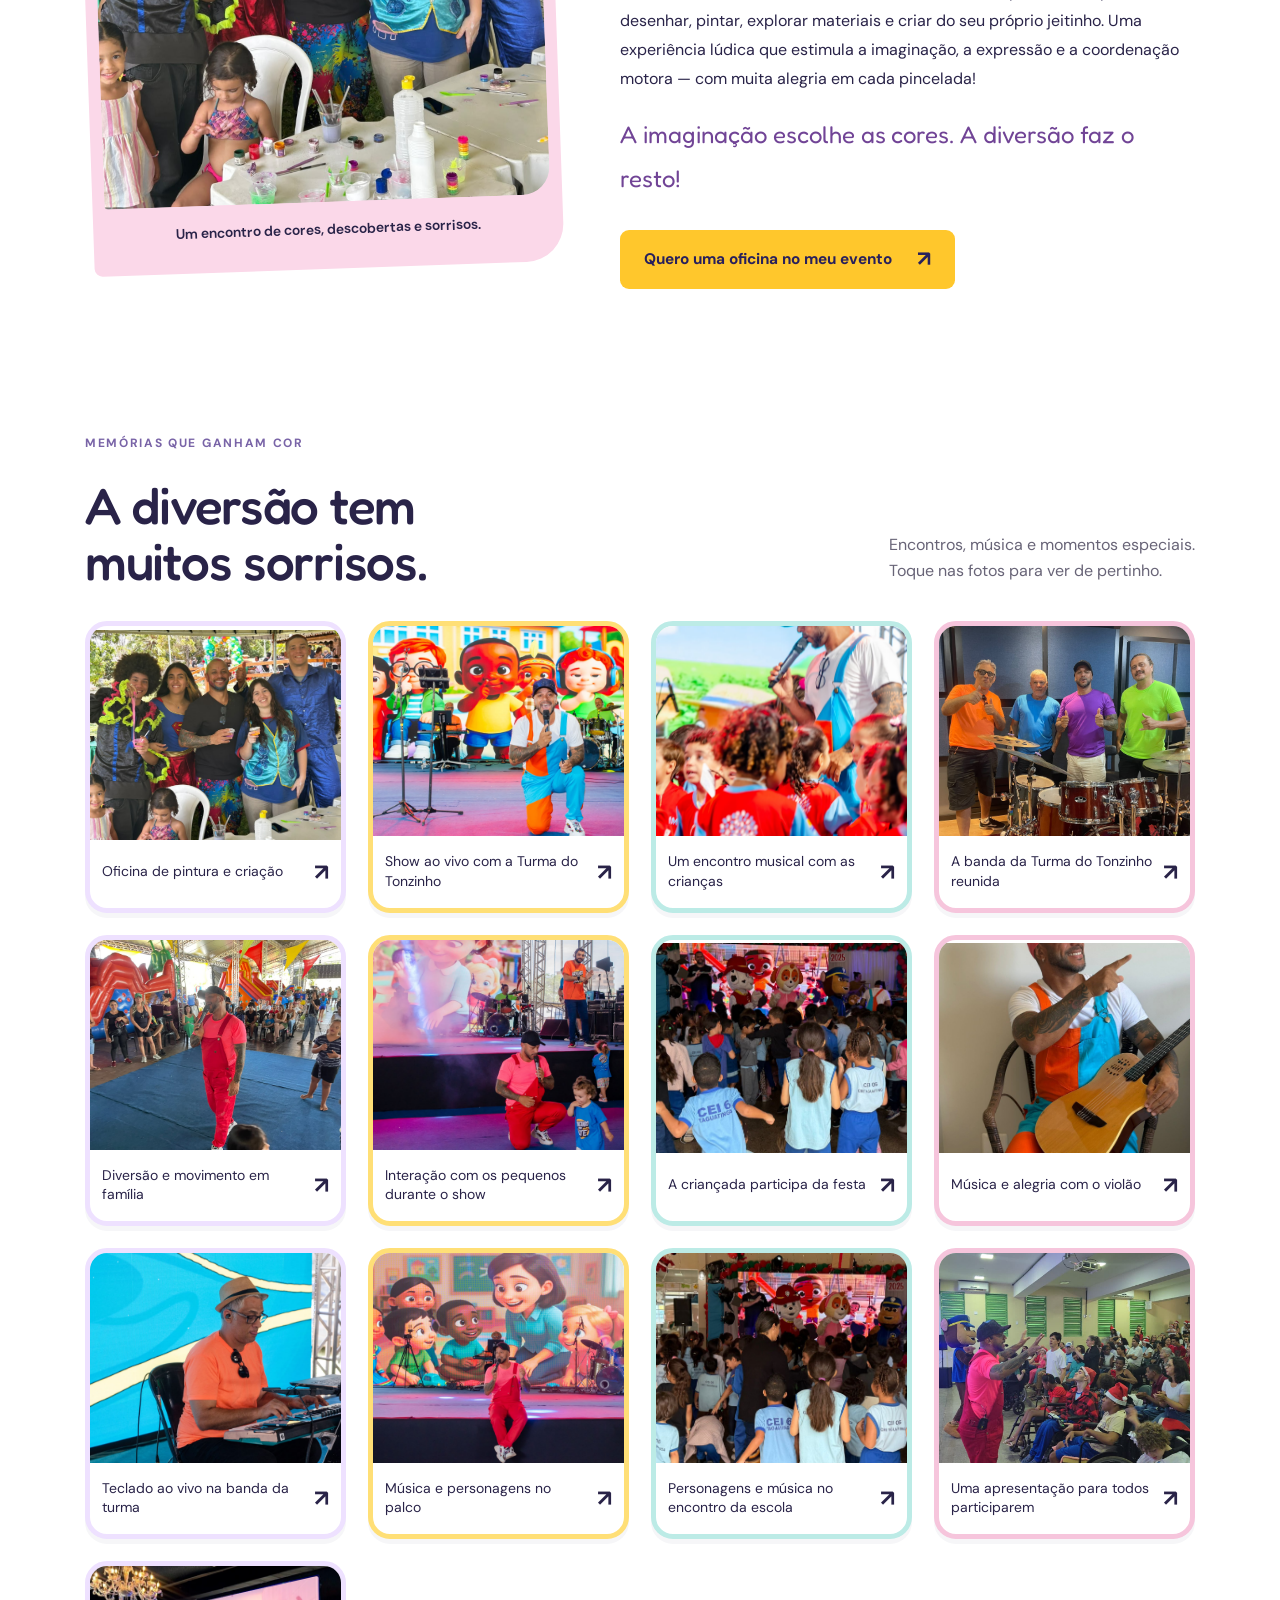
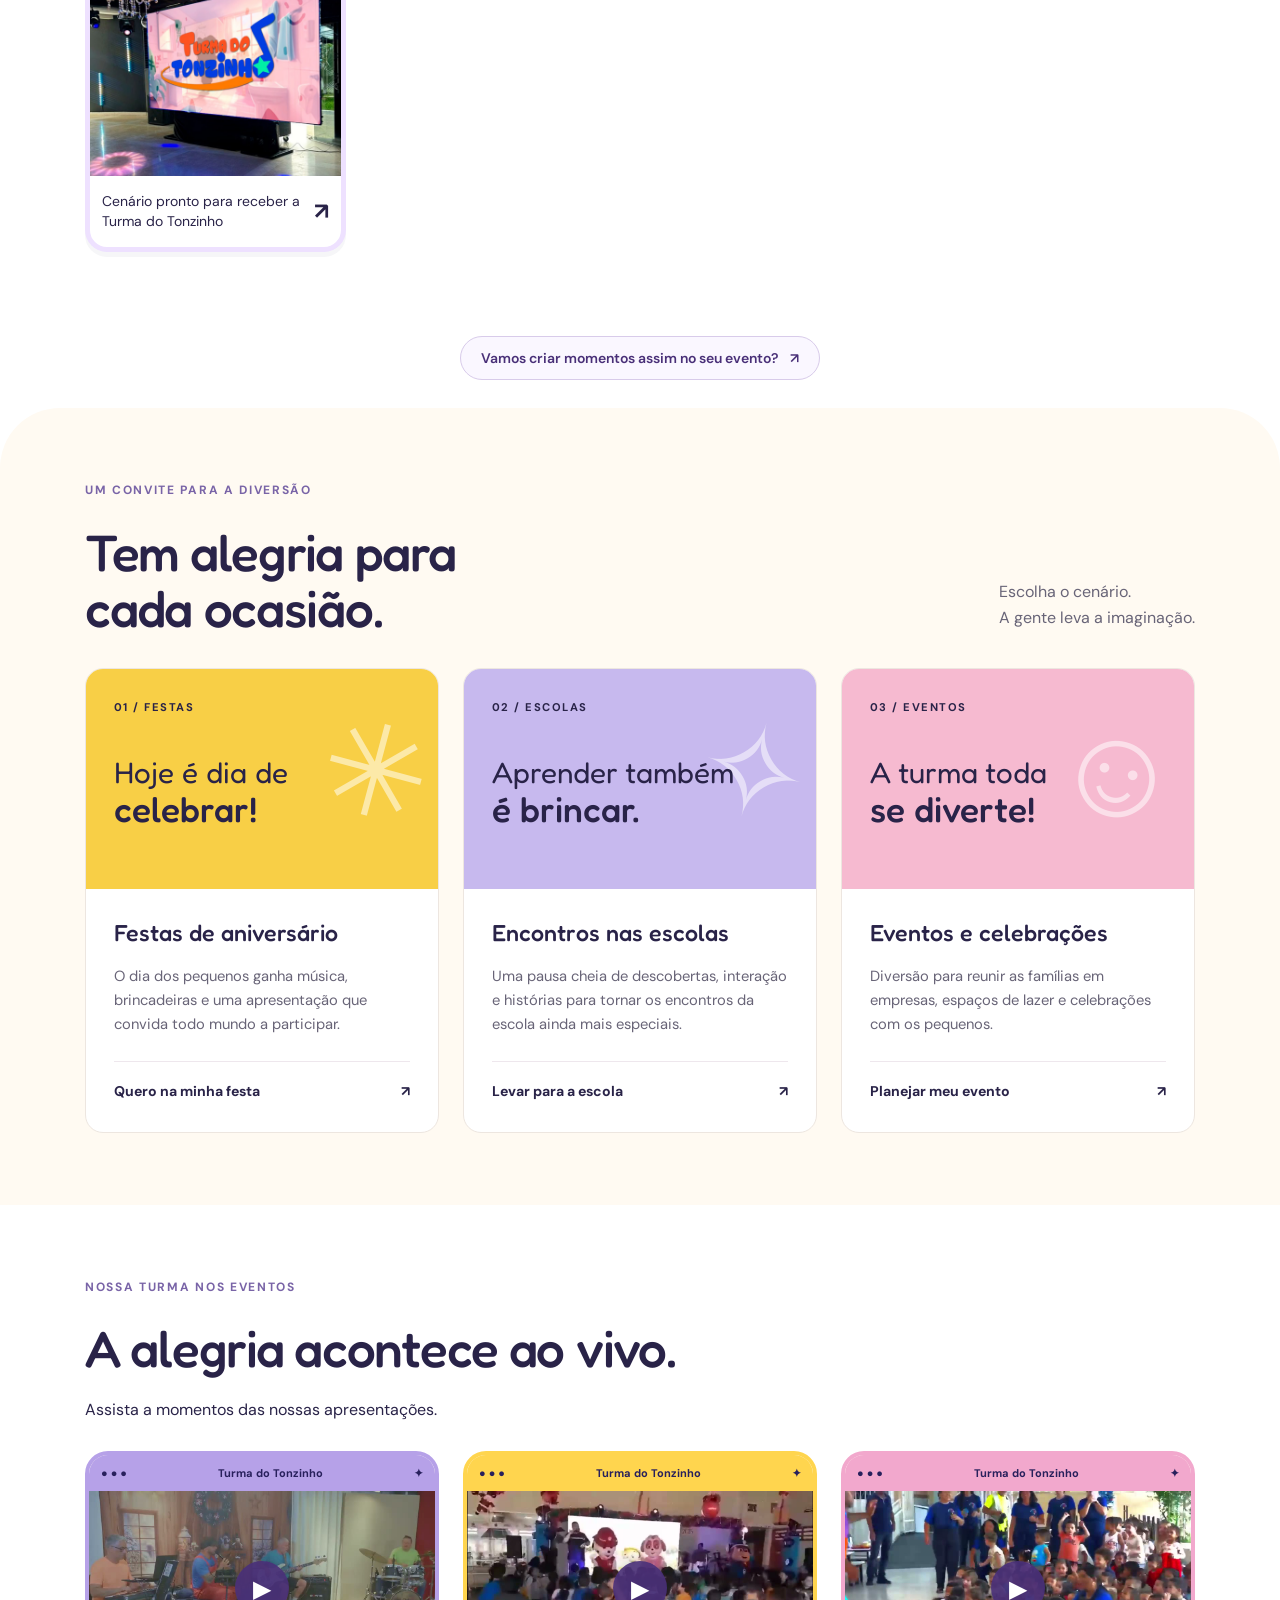
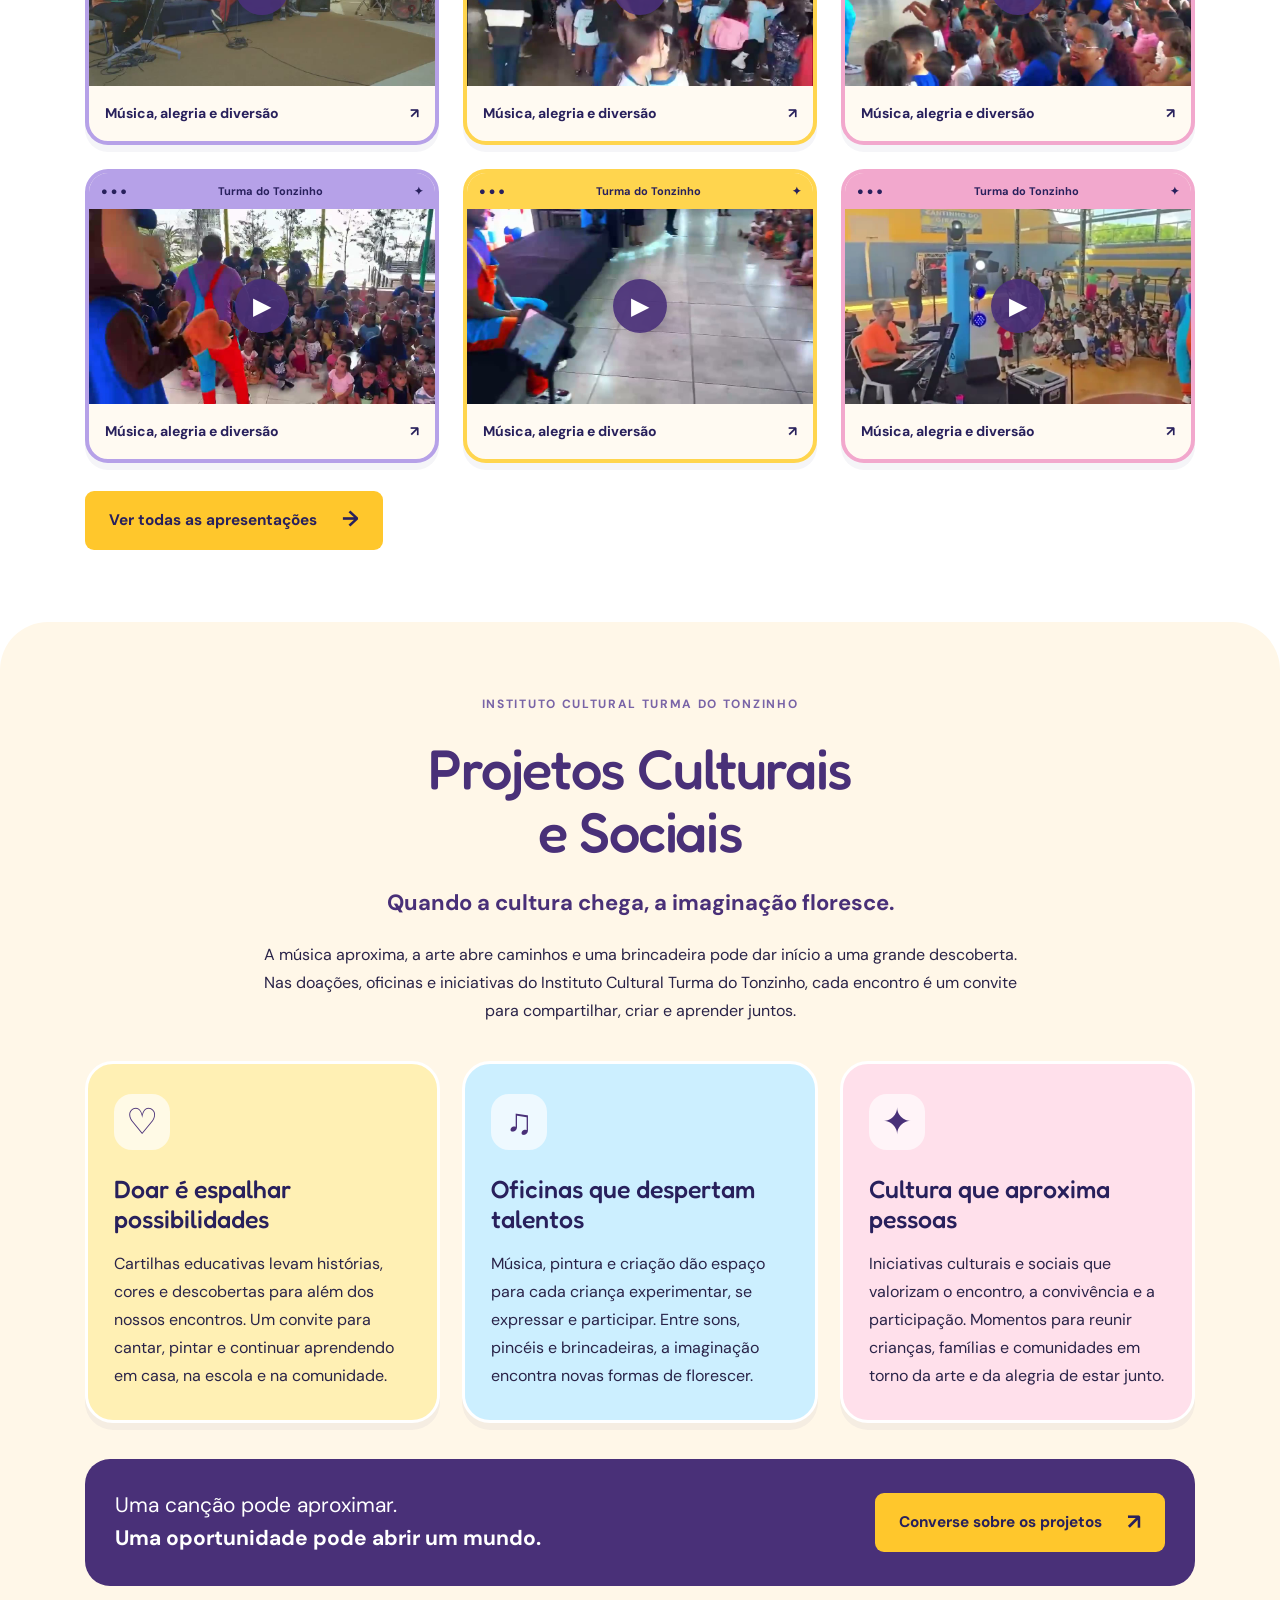
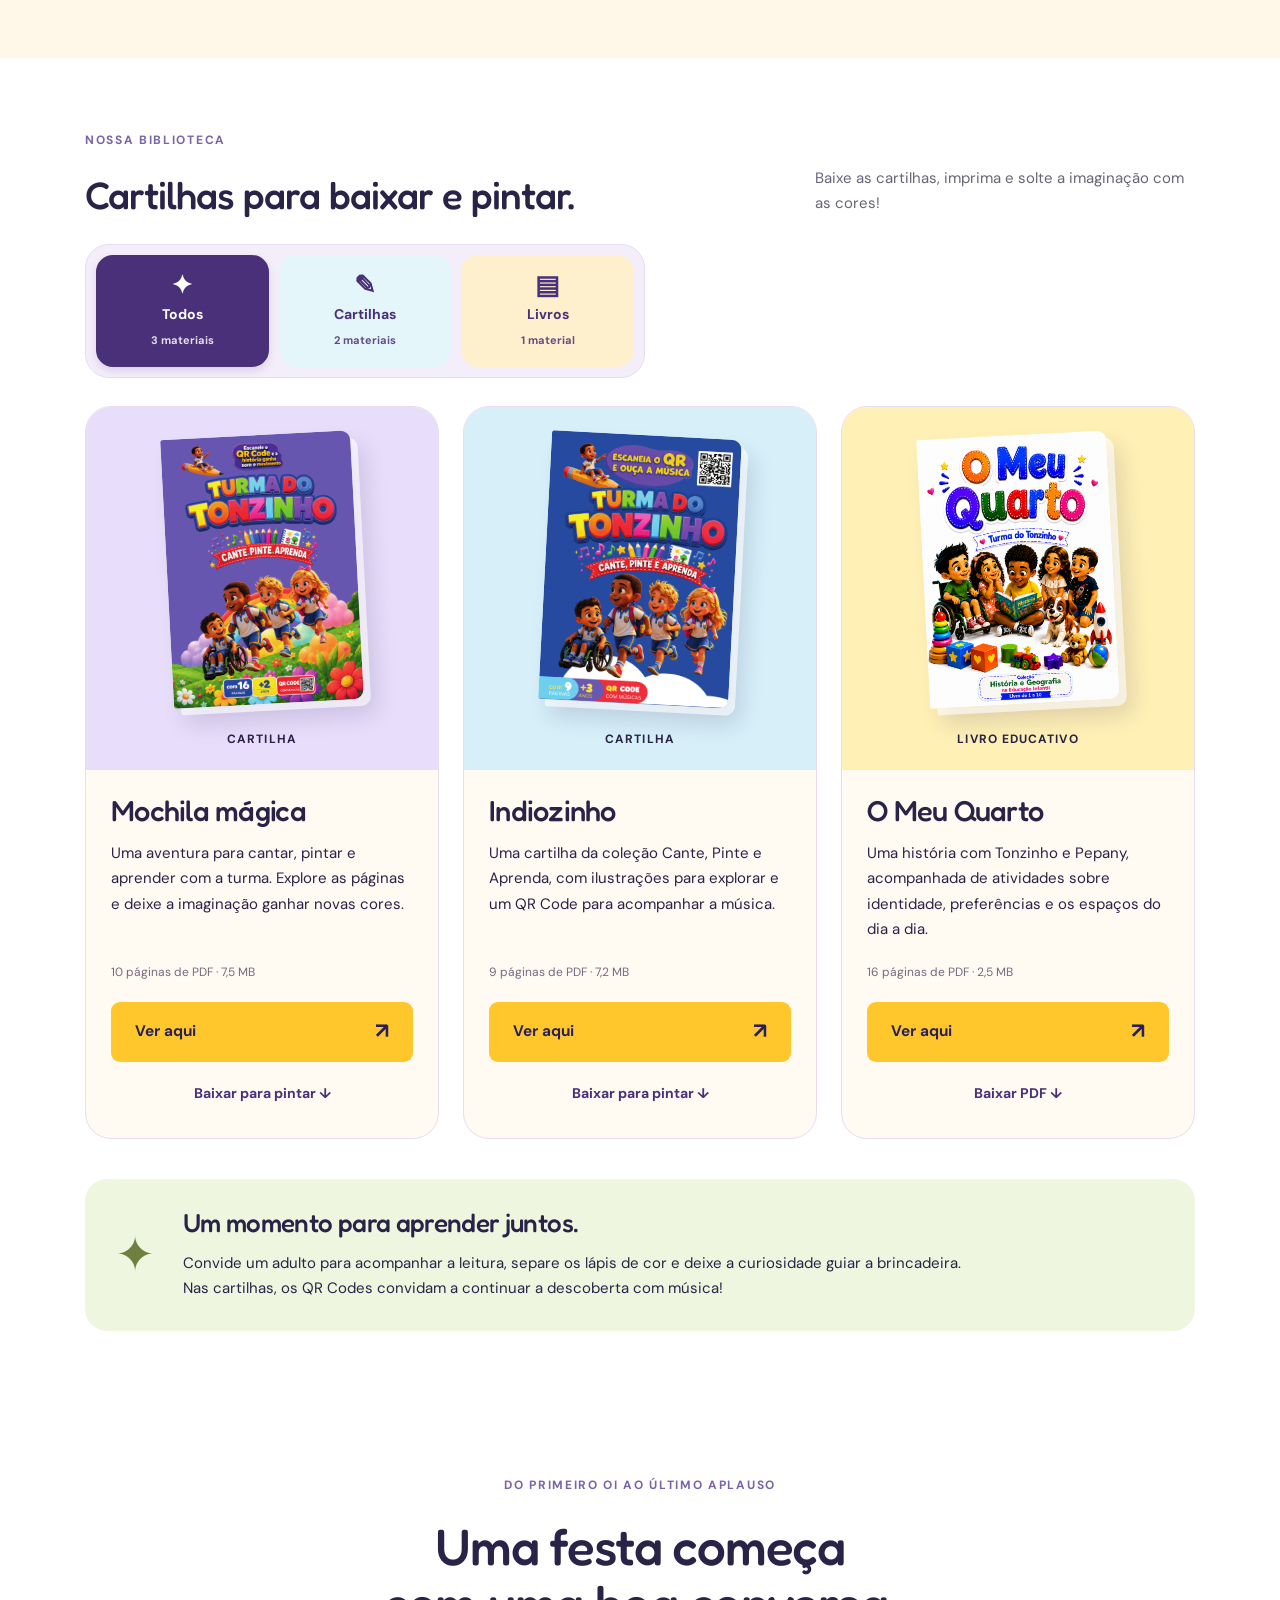
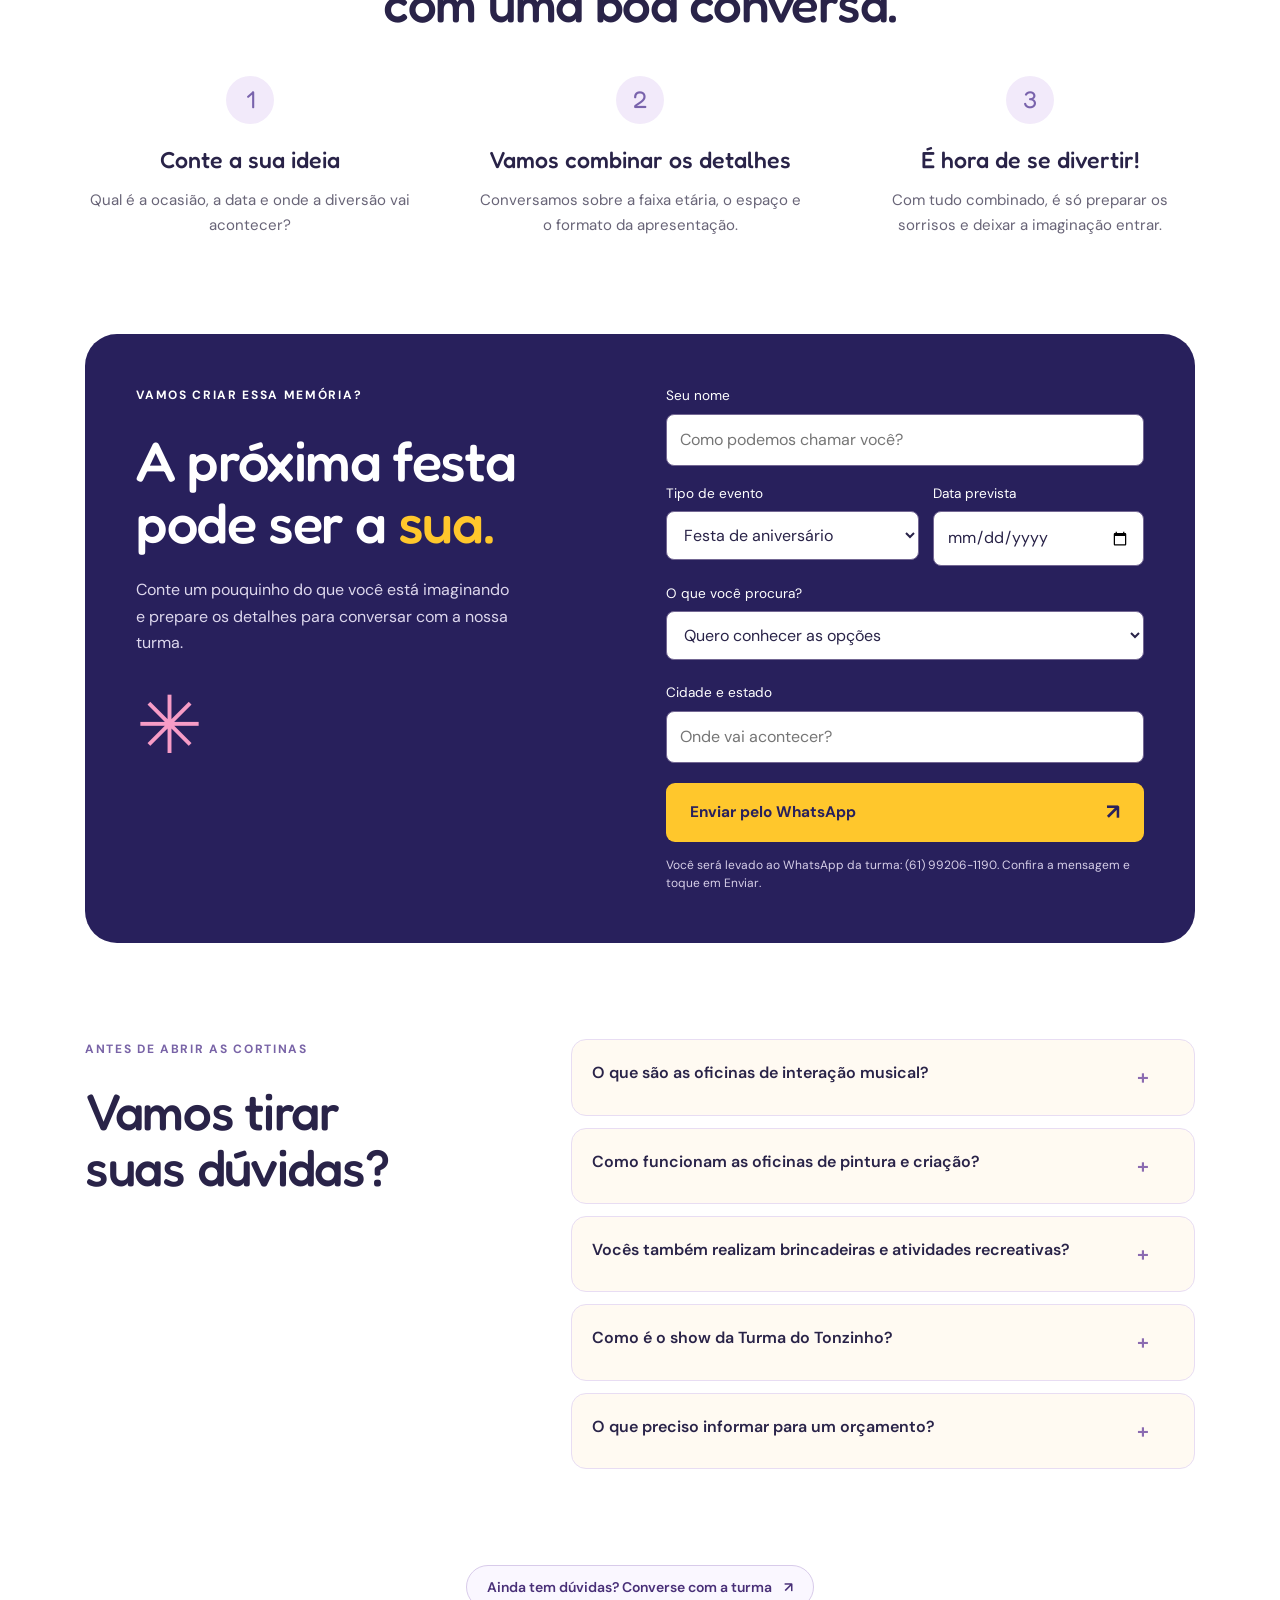
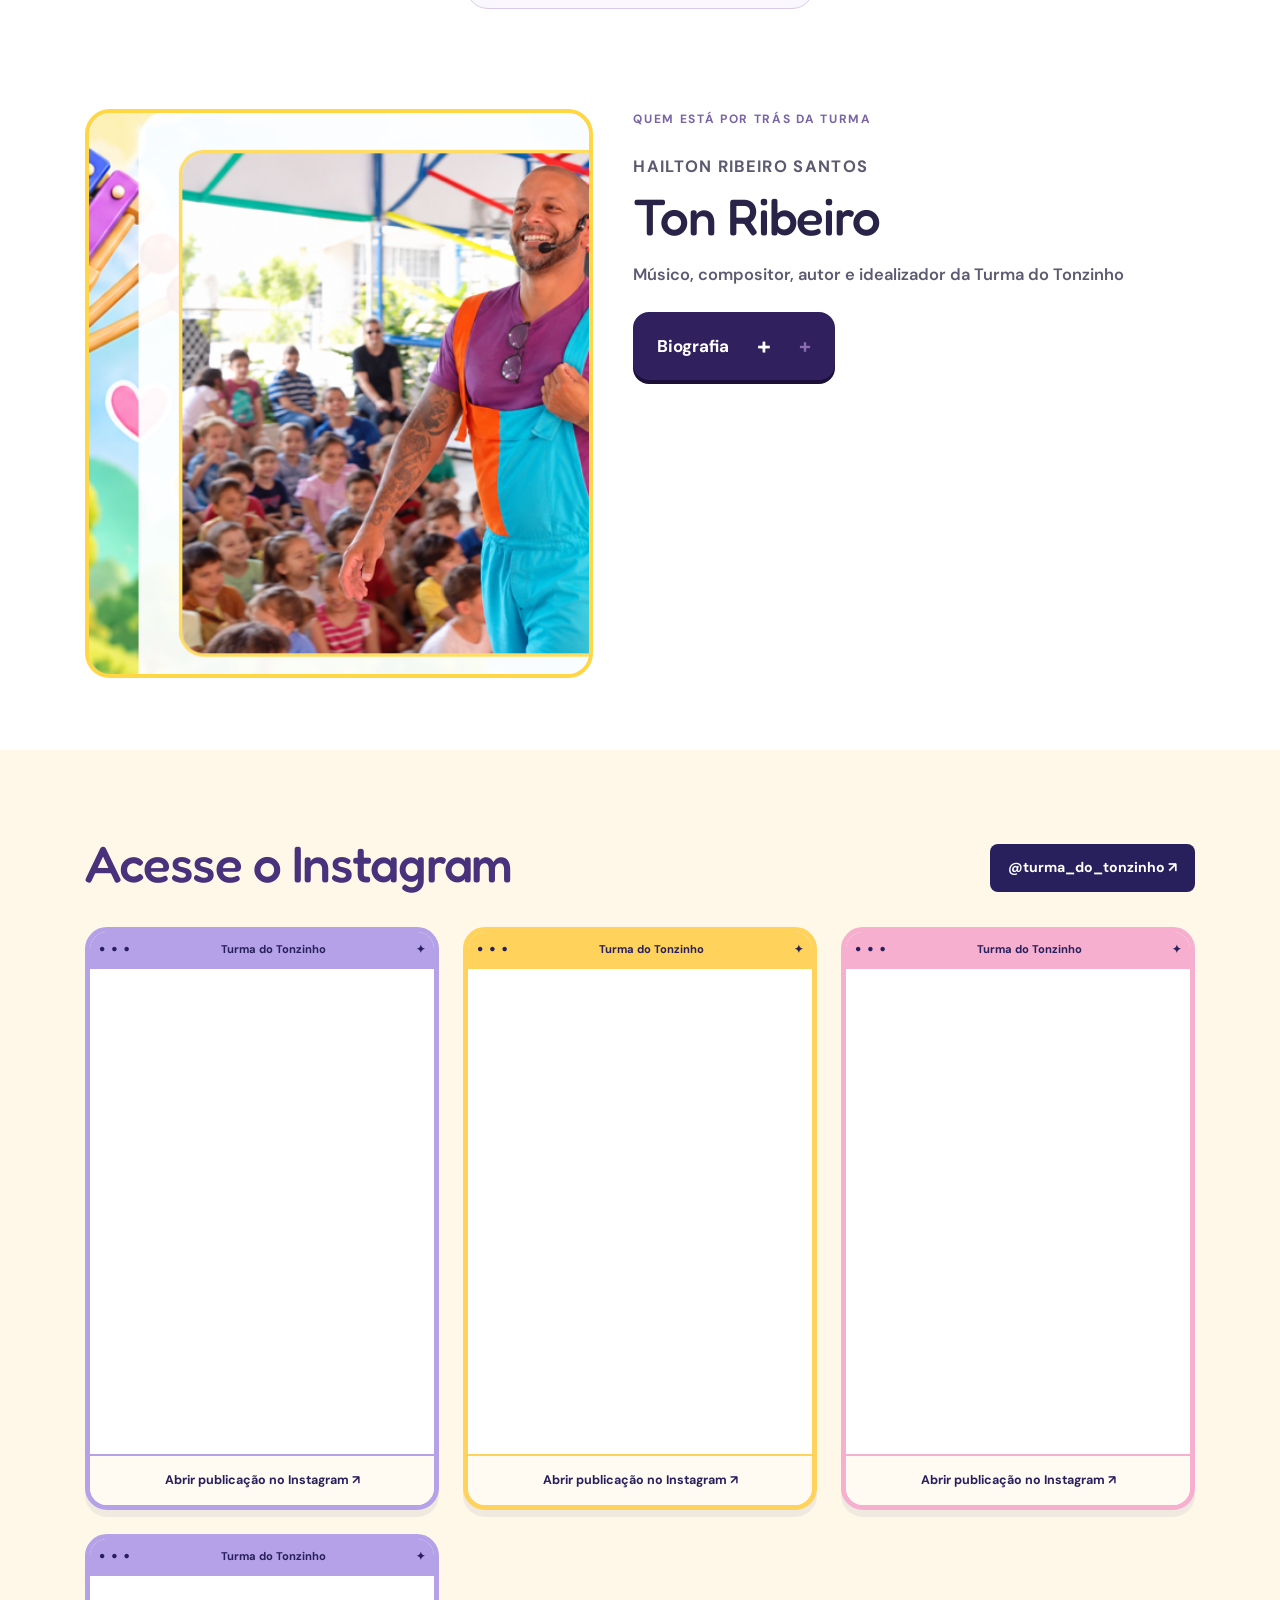
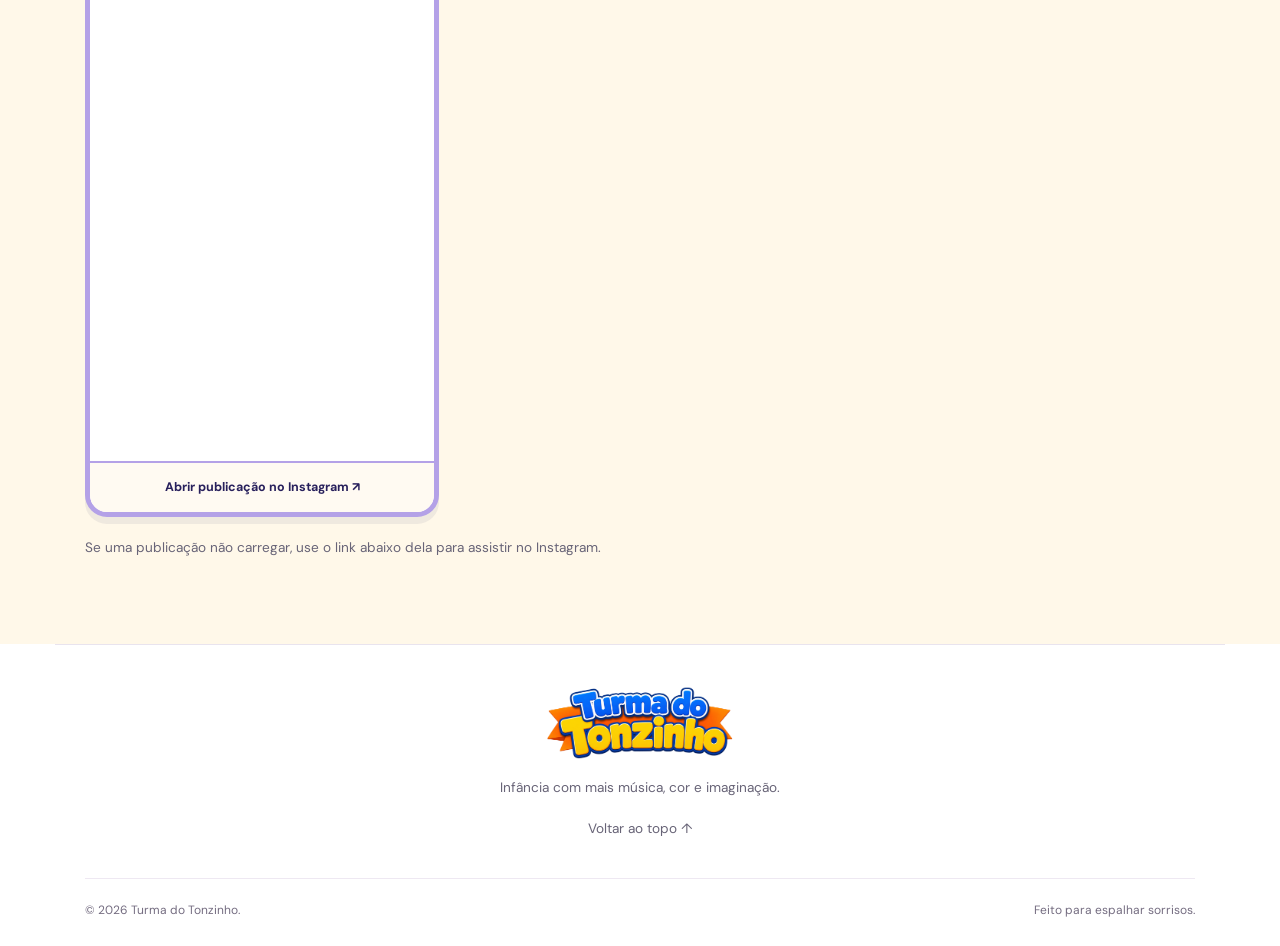
==== commit faa22161: "Atualiza cache do controle por scroll e espaco do titulo" ====
--- a/index.html
+++ b/index.html
@@ -36,7 +36,7 @@
 <a class="skip" href="#conteudo">Pular para o conteúdo</a>
 <header class="header"><a class="logo logo-image" href="#inicio" aria-label="Turma do Tonzinho, início"><img src="logo-turma-do-tonzinho.png" alt="Turma do Tonzinho"></a><button class="menu-toggle" aria-label="Abrir menu" aria-expanded="false" aria-controls="nav">☰</button><nav id="nav" aria-label="Menu principal"><a href="#sobre">Nossa turma</a><a href="#experiencias">Serviços</a><a href="apresentacoes.html">Apresentações</a><a href="mini-folia.html">Mini Folia</a><a href="#cartilhas">Cartilhas e livros</a><a href="#projetos-sociais">Projetos sociais</a><a class="button small" href="#contato">Vamos fazer uma festa? <span>↗</span></a></nav></header>
 <main id="conteudo">
-<section class="hero" id="inicio"><div class="hero-video-wrap"><video class="hero-video" poster="turma-personagens-kaka-acento.png" muted playsinline preload="auto" aria-label="Vinheta de abertura da Turma do Tonzinho"><source src="vinheta-abertura.mp4" type="video/mp4"></video><div class="hero-overlay"></div><span class="hero-scroll-hint">Role para animar</span><button class="video-control" type="button" aria-label="Ativar som da vinheta" aria-pressed="false">🔇 <span>Ativar som</span></button></div><div class="wave"></div><div class="hero-inner"><div class="hero-copy"><p class="eyebrow"><span></span> PEQUENOS MOMENTOS. GRANDES SORRISOS.</p><h1>A diversão<br>entra em <em>cena!</em></h1><p class="hero-description">Música, brincadeiras e um mundo de imaginação. A Turma do Tonzinho leva a magia da infância para o seu evento.</p><a class="button" href="apresentacoes.html">Conheça nossas apresentações <span>↗</span></a><div class="hero-note"><span>✳</span> Para cantar, brincar e guardar no coração.</div></div><div class="hero-visual"><img src="turma-personagens-kaka-acento.png" alt="Personagens da Turma do Tonzinho" fetchpriority="high"><span class="spark spark-one">✦</span><span class="spark spark-two">✧</span><div class="photo-label">A turma toda chegou! <span>☺</span></div></div></div><div class="hero-bottom"><span>Imaginação sem limites</span><span>✦</span><span>Diversão com carinho</span><span>✦</span><span>Todo mundo participa</span><span>✦</span><span>Memórias para a vida</span></div></section>
+<section class="hero" id="inicio"><div class="hero-video-wrap"><video class="hero-video" poster="turma-personagens-kaka-acento.png" muted playsinline preload="auto" aria-label="Vinheta de abertura da Turma do Tonzinho"><source src="vinheta-abertura.mp4" type="video/mp4"></video><div class="hero-overlay"></div><span class="hero-scroll-hint">Role para animar</span><button class="video-control" type="button" aria-label="Ativar som da vinheta" aria-pressed="false">🔇 <span>Ativar som</span></button></div><div class="wave"></div><div class="hero-inner"><div class="hero-copy"><p class="eyebrow"><span></span> PEQUENOS MOMENTOS. GRANDES SORRISOS.</p><h1>A diversão <br>entra em <em>cena!</em></h1><p class="hero-description">Música, brincadeiras e um mundo de imaginação. A Turma do Tonzinho leva a magia da infância para o seu evento.</p><a class="button" href="apresentacoes.html">Conheça nossas apresentações <span>↗</span></a><div class="hero-note"><span>✳</span> Para cantar, brincar e guardar no coração.</div></div><div class="hero-visual"><img src="turma-personagens-kaka-acento.png" alt="Personagens da Turma do Tonzinho" fetchpriority="high"><span class="spark spark-one">✦</span><span class="spark spark-two">✧</span><div class="photo-label">A turma toda chegou! <span>☺</span></div></div></div><div class="hero-bottom"><span>Imaginação sem limites</span><span>✦</span><span>Diversão com carinho</span><span>✦</span><span>Todo mundo participa</span><span>✦</span><span>Memórias para a vida</span></div></section>
 <section class="mini-folia-invite" aria-labelledby="mini-folia-invite-title"><a href="mini-folia.html" aria-label="Abrir Mini Folia da Turma do Tonzinho"><img src="mini-folia-casa-da-vovo.jpg" alt="Carnaval na Casa da Vovó com a Turma do Tonzinho" width="960" height="540" loading="lazy"></a><div><p class="eyebrow purple">MÚSICA, CORES E DIVERSÃO</p><h2 id="mini-folia-invite-title">Mini Folia da Turma do Tonzinho</h2><p>Entre no ritmo da turma! Assista aos vídeos e prepare os sorrisos para cantar e dançar em família.</p><a class="button" href="mini-folia.html">Conheça a Mini Folia <span aria-hidden="true">↗</span></a></div></section><section class="character-section" id="sobre"><div class="section"><div class="character-heading"><p class="eyebrow purple">AMIZADE, MÚSICA E MUITA IMAGINAÇÃO</p><h2>Uma turma pra lá de divertida!</h2><p>Cada personagem tem um jeitinho especial. Juntos, fazem a alegria acontecer!</p></div><div class="character-grid"><article class="character-card" style="--card-color:#fff0b4"><span class="character-star" aria-hidden="true">✦</span><div class="character-sprite" role="img" aria-label="Tonzinho" style="background-position:0.0% 0%"></div><h3>Tonzinho</h3><p>O amigo alegre que une a turma.</p></article><article class="character-card" style="--card-color:#ccefff"><span class="character-star" aria-hidden="true">✦</span><div class="character-sprite" role="img" aria-label="Ravi" style="background-position:33.333333333333336% 0%"></div><h3>Ravi</h3><p>Curioso, sonha com as estrelas.</p></article><article class="character-card" style="--card-color:#ffe0eb"><span class="character-star" aria-hidden="true">✦</span><div class="character-sprite" role="img" aria-label="Nina Catarina" style="background-position:66.66666666666667% 0%"></div><h3>Nina Catarina</h3><p>Doce e cheia de imaginação.</p></article><article class="character-card" style="--card-color:#e9ddff"><span class="character-star" aria-hidden="true">✦</span><div class="character-sprite" role="img" aria-label="Lua" style="background-position:100.0% 0%"></div><h3>Lua</h3><p>Adora explorar e brincar.</p></article><article class="character-card" style="--card-color:#def2b7"><span class="character-star" aria-hidden="true">✦</span><div class="character-sprite" role="img" aria-label="Dudu" style="background-position:0.0% 100%"></div><h3>Dudu</h3><p>Mostra que todos podem participar.</p></article><article class="character-card" style="--card-color:#ffe4b8"><span class="character-star" aria-hidden="true">✦</span><div class="character-sprite" role="img" aria-label="Pepany" style="background-position:33.333333333333336% 100%"></div><h3>Pepany</h3><p>Companheira brincalhona da turma.</p></article><article class="character-card" style="--card-color:#c8f2ec"><span class="character-star" aria-hidden="true">✦</span><div class="character-sprite" role="img" aria-label="Kaká" style="background-position:66.66666666666667% 100%"></div><h3>Kaká</h3><p>Amiga tranquila e carinhosa.</p></article></div><div class="quiet-cta"><a href="#contato">Leve a turma para o seu evento <span aria-hidden="true">↗</span></a></div></div></section>
 <section class="experiences" id="experiencias"><div class="section"><div class="experience-intro"><div><p class="eyebrow purple">CANTAR • CRIAR • BRINCAR • PARTICIPAR</p><h2>Turma do Tonzinho<span>Música e Recreação Infantil</span></h2><p>Shows musicais interativos, colônias de férias, bailinhos, festivais e eventos infantis, com músicas autorais, personagens, brincadeiras, dança e atividades lúdicas.</p><p class="experience-promise">Diversão, cultura e aprendizagem para toda a família!</p><a class="button" href="#contato">Leve essa experiência ao seu evento <span>↗</span></a></div><figure class="experience-cover"><img src="momento-04.jpg" alt="Show ao vivo da Turma do Tonzinho com banda e cenário colorido" loading="lazy" width="1600" height="1060"><figcaption>Ao vivo, de pertinho e com muita alegria! <span aria-hidden="true">✦</span></figcaption></figure></div><div class="service-grid"><article class="service-card service-show"><span class="service-icon" aria-hidden="true">♫</span><h3>Show musical</h3><p class="service-sub">Banda ao vivo e personagens</p><p>Músicas autorais, dança e muita interação para cantar junto e viver a magia da turma.</p><a href="#contato" data-service="Show musical">Quero saber mais <span aria-hidden="true">↗</span></a></article><article class="service-card service-musica"><span class="service-icon" aria-hidden="true">♬</span><h3>Oficinas musicais</h3><p class="service-sub">Instrumentos, ritmos e sons</p><p>Uma experiência de exploração musical em que as crianças tocam, descobrem e participam.</p><a href="#contato" data-service="Oficinas musicais">Quero saber mais <span aria-hidden="true">↗</span></a></article><article class="service-card service-arte"><span class="service-icon" aria-hidden="true">✿</span><h3>Oficinas de pintura e criação</h3><p class="service-sub">Arte, cores e imaginação</p><p>Pintura, desenho e expressão artística para criar, experimentar e soltar a imaginação.</p><a href="#contato" data-service="Oficinas de pintura e criação">Quero saber mais <span aria-hidden="true">↗</span></a></article><article class="service-card service-brincar"><span class="service-icon" aria-hidden="true">☺</span><h3>Brincadeiras e recreação</h3><p class="service-sub">Interação, movimento e diversão</p><p>Brincadeiras, desafios e dinâmicas em grupo para se expressar, fazer amigos e se divertir.</p><a href="#contato" data-service="Brincadeiras e recreação">Quero saber mais <span aria-hidden="true">↗</span></a></article></div><blockquote class="participation-quote"><span aria-hidden="true">✦</span><p>Na Turma do Tonzinho, a criança não fica apenas assistindo.<strong>Ela canta, toca, pinta, brinca, cria e participa!</strong></p><span aria-hidden="true">✦</span></blockquote></div></section><section class="painting section" id="oficinas-pintura"><figure><img src="oficina-pintura.jpg" alt="Equipe e crianças em uma oficina criativa, com tintas e pincéis sobre a mesa" loading="lazy" width="1200" height="1600"><figcaption>Um encontro de cores, descobertas e sorrisos.</figcaption></figure><div><p class="eyebrow purple">OFICINAS DE PINTURA E CRIAÇÃO</p><h2>Pequenas mãos,<br><em>grandes ideias!</em></h2><p>Aqui, cada cor é um convite para imaginar. Entre pincéis, tintas e descobertas, as crianças misturam ideias, inventam formas e transformam a criatividade em arte.</p><p>Nas oficinas da Turma do Tonzinho, o mais bonito é o prazer de experimentar: desenhar, pintar, explorar materiais e criar do seu próprio jeitinho. Uma experiência lúdica que estimula a imaginação, a expressão e a coordenação motora — com muita alegria em cada pincelada!</p><p class="painting-note">A imaginação escolhe as cores. A diversão faz o resto!</p><a class="button" href="#contato" data-service="Oficinas de pintura e criação">Quero uma oficina no meu evento <span>↗</span></a></div></section><section class="photo-section section" id="galeria"><div class="section-heading"><div><p class="eyebrow purple">MEMÓRIAS QUE GANHAM COR</p><h2>A diversão tem<br>muitos sorrisos.</h2></div><p>Encontros, música e momentos especiais.<br>Toque nas fotos para ver de pertinho.</p></div><div class="moment-grid"><button type="button" class="moment" aria-label="Ampliar foto: Oficina de pintura e criação"><img src="oficina-pintura.jpg" alt="Oficina de pintura e criação" loading="lazy"><span>Oficina de pintura e criação <b aria-hidden="true">↗</b></span></button><button type="button" class="moment" data-photo="3" aria-label="Ampliar foto: Show ao vivo com a Turma do Tonzinho"><img src="momento-04.jpg" alt="Show ao vivo com a Turma do Tonzinho" loading="lazy"><span>Show ao vivo com a Turma do Tonzinho <b aria-hidden="true">↗</b></span></button><button type="button" class="moment" data-photo="4" aria-label="Ampliar foto: Um encontro musical com as crianças"><img src="momento-05.jpg" alt="Um encontro musical com as crianças" loading="lazy"><span>Um encontro musical com as crianças <b aria-hidden="true">↗</b></span></button><button type="button" class="moment" data-photo="2" aria-label="Ampliar foto: A banda da Turma do Tonzinho reunida"><img src="momento-03.jpg" alt="A banda da Turma do Tonzinho reunida" loading="lazy"><span>A banda da Turma do Tonzinho reunida <b aria-hidden="true">↗</b></span></button><button type="button" class="moment" data-photo="5" aria-label="Ampliar foto: Diversão e movimento em família"><img src="momento-06.jpg" alt="Diversão e movimento em família" loading="lazy"><span>Diversão e movimento em família <b aria-hidden="true">↗</b></span></button><button type="button" class="moment" data-photo="7" aria-label="Ampliar foto: Interação com os pequenos durante o show"><img src="momento-08.jpg" alt="Interação com os pequenos durante o show" loading="lazy"><span>Interação com os pequenos durante o show <b aria-hidden="true">↗</b></span></button><button type="button" class="moment" data-photo="9" aria-label="Ampliar foto: A criançada participa da festa"><img src="momento-10.jpg" alt="A criançada participa da festa" loading="lazy"><span>A criançada participa da festa <b aria-hidden="true">↗</b></span></button><button type="button" class="moment" data-photo="1" aria-label="Ampliar foto: Música e alegria com o violão"><img src="momento-02.jpg" alt="Música e alegria com o violão" loading="lazy"><span>Música e alegria com o violão <b aria-hidden="true">↗</b></span></button><button type="button" class="moment" data-photo="8" aria-label="Ampliar foto: Teclado ao vivo na banda da turma"><img src="momento-09.jpg" alt="Teclado ao vivo na banda da turma" loading="lazy"><span>Teclado ao vivo na banda da turma <b aria-hidden="true">↗</b></span></button><button type="button" class="moment" data-photo="6" aria-label="Ampliar foto: Música e personagens no palco"><img src="momento-07.jpg" alt="Música e personagens no palco" loading="lazy"><span>Música e personagens no palco <b aria-hidden="true">↗</b></span></button><button type="button" class="moment" data-photo="10" aria-label="Ampliar foto: Personagens e música no encontro da escola"><img src="momento-11.jpg" alt="Personagens e música no encontro da escola" loading="lazy"><span>Personagens e música no encontro da escola <b aria-hidden="true">↗</b></span></button><button type="button" class="moment" data-photo="11" aria-label="Ampliar foto: Uma apresentação para todos participarem"><img src="momento-12.jpg" alt="Uma apresentação para todos participarem" loading="lazy"><span>Uma apresentação para todos participarem <b aria-hidden="true">↗</b></span></button><button type="button" class="moment" data-photo="0" aria-label="Ampliar foto: Cenário pronto para receber a Turma do Tonzinho"><img src="momento-01.jpg" alt="Cenário pronto para receber a Turma do Tonzinho" loading="lazy"><span>Cenário pronto para receber a Turma do Tonzinho <b aria-hidden="true">↗</b></span></button></div></section><dialog class="photo-dialog" aria-label="Galeria de fotos"><button class="photo-close" type="button" aria-label="Fechar foto">✕</button><figure><img id="expanded-photo" alt=""><figcaption id="photo-caption"></figcaption></figure><div class="photo-controls"><button type="button" id="photo-prev" aria-label="Foto anterior">←</button><span id="photo-count" aria-live="polite"></span><button type="button" id="photo-next" aria-label="Próxima foto">→</button></div></dialog><div class="quiet-cta"><a href="#contato">Vamos criar momentos assim no seu evento? <span aria-hidden="true">↗</span></a></div><section class="shows" id="apresentacoes"><div class="section"><div class="section-heading"><div><p class="eyebrow purple">UM CONVITE PARA A DIVERSÃO</p><h2>Tem alegria para<br>cada ocasião.</h2></div><p>Escolha o cenário.<br>A gente leva a imaginação.</p></div><div class="cards"><article class="card"><div class="card-top birthday"><span class="card-number">01 / FESTAS</span><span class="card-symbol">✳</span><p>Hoje é dia de<br><strong>celebrar!</strong></p></div><div class="card-body"><h3>Festas de aniversário</h3><p>O dia dos pequenos ganha música, brincadeiras e uma apresentação que convida todo mundo a participar.</p><a href="#contato" data-event="Festa de aniversário">Quero na minha festa <span>↗</span></a></div></article><article class="card"><div class="card-top school"><span class="card-number">02 / ESCOLAS</span><span class="card-symbol">✧</span><p>Aprender também<br><strong>é brincar.</strong></p></div><div class="card-body"><h3>Encontros nas escolas</h3><p>Uma pausa cheia de descobertas, interação e histórias para tornar os encontros da escola ainda mais especiais.</p><a href="#contato" data-event="Apresentação na escola">Levar para a escola <span>↗</span></a></div></article><article class="card"><div class="card-top events"><span class="card-number">03 / EVENTOS</span><span class="card-symbol">☺</span><p>A turma toda<br><strong>se diverte!</strong></p></div><div class="card-body"><h3>Eventos e celebrações</h3><p>Diversão para reunir as famílias em empresas, espaços de lazer e celebrações com os pequenos.</p><a href="#contato" data-event="Evento ou celebração">Planejar meu evento <span>↗</span></a></div></article></div></div></section>
 <section class="section event-preview"><p class="eyebrow purple">NOSSA TURMA NOS EVENTOS</p><h2>A alegria acontece ao vivo.</h2><p>Assista a momentos das nossas apresentações.</p><div class="show-grid"><button class="show-window" type="button" data-show-video="show-novo-1.mp4" aria-label="Assistir ao vídeo 1 da Turma do Tonzinho"><span class="show-window-bar" aria-hidden="true">● ● ● <span>Turma do Tonzinho</span>✦</span><span class="show-thumb"><img src="show-novo-1.jpg" loading="lazy" alt=""><span class="show-play" aria-hidden="true">▶</span></span><span class="show-caption">Música, alegria e diversão <span aria-hidden="true">↗</span></span></button><button class="show-window" type="button" data-show-video="show-novo-2.mp4" aria-label="Assistir ao vídeo 2 da Turma do Tonzinho"><span class="show-window-bar" aria-hidden="true">● ● ● <span>Turma do Tonzinho</span>✦</span><span class="show-thumb"><img src="show-novo-2.jpg" loading="lazy" alt=""><span class="show-play" aria-hidden="true">▶</span></span><span class="show-caption">Música, alegria e diversão <span aria-hidden="true">↗</span></span></button><button class="show-window" type="button" data-show-video="show-novo-3.mp4" aria-label="Assistir ao vídeo 3 da Turma do Tonzinho"><span class="show-window-bar" aria-hidden="true">● ● ● <span>Turma do Tonzinho</span>✦</span><span class="show-thumb"><img src="show-novo-3.jpg" loading="lazy" alt=""><span class="show-play" aria-hidden="true">▶</span></span><span class="show-caption">Música, alegria e diversão <span aria-hidden="true">↗</span></span></button><button class="show-window" type="button" data-show-video="show-novo-4.mp4" aria-label="Assistir ao vídeo 4 da Turma do Tonzinho"><span class="show-window-bar" aria-hidden="true">● ● ● <span>Turma do Tonzinho</span>✦</span><span class="show-thumb"><img src="show-novo-4.jpg" loading="lazy" alt=""><span class="show-play" aria-hidden="true">▶</span></span><span class="show-caption">Música, alegria e diversão <span aria-hidden="true">↗</span></span></button><button class="show-window" type="button" data-show-video="show-novo-5.mp4" aria-label="Assistir ao vídeo 5 da Turma do Tonzinho"><span class="show-window-bar" aria-hidden="true">● ● ● <span>Turma do Tonzinho</span>✦</span><span class="show-thumb"><img src="show-novo-5.jpg" loading="lazy" alt=""><span class="show-play" aria-hidden="true">▶</span></span><span class="show-caption">Música, alegria e diversão <span aria-hidden="true">↗</span></span></button><button class="show-window" type="button" data-show-video="show-novo-6.mp4" aria-label="Assistir ao vídeo 6 da Turma do Tonzinho"><span class="show-window-bar" aria-hidden="true">● ● ● <span>Turma do Tonzinho</span>✦</span><span class="show-thumb"><img src="show-novo-6.jpg" loading="lazy" alt=""><span class="show-play" aria-hidden="true">▶</span></span><span class="show-caption">Música, alegria e diversão <span aria-hidden="true">↗</span></span></button></div><a class="button" href="apresentacoes.html">Ver todas as apresentações <span>→</span></a></section><section class="social-projects" id="projetos-sociais" aria-labelledby="social-title"><div class="section"><div class="social-intro"><p class="eyebrow purple">INSTITUTO CULTURAL TURMA DO TONZINHO</p><h2 id="social-title">Projetos Culturais<br>e Sociais</h2><p class="social-lead">Quando a cultura chega, a imaginação floresce.</p><p>A música aproxima, a arte abre caminhos e uma brincadeira pode dar início a uma grande descoberta. Nas doações, oficinas e iniciativas do Instituto Cultural Turma do Tonzinho, cada encontro é um convite para compartilhar, criar e aprender juntos.</p></div><div class="social-grid"><article class="social-card social-yellow"><span class="social-symbol" aria-hidden="true">♡</span><h3>Doar é espalhar possibilidades</h3><p>Cartilhas educativas levam histórias, cores e descobertas para além dos nossos encontros. Um convite para cantar, pintar e continuar aprendendo em casa, na escola e na comunidade.</p></article><article class="social-card social-blue"><span class="social-symbol" aria-hidden="true">♫</span><h3>Oficinas que despertam talentos</h3><p>Música, pintura e criação dão espaço para cada criança experimentar, se expressar e participar. Entre sons, pincéis e brincadeiras, a imaginação encontra novas formas de florescer.</p></article><article class="social-card social-pink"><span class="social-symbol" aria-hidden="true">✦</span><h3>Cultura que aproxima pessoas</h3><p>Iniciativas culturais e sociais que valorizam o encontro, a convivência e a participação. Momentos para reunir crianças, famílias e comunidades em torno da arte e da alegria de estar junto.</p></article></div><div class="social-invite"><p>Uma canção pode aproximar.<br><strong>Uma oportunidade pode abrir um mundo.</strong></p><a class="button" href="https://wa.me/5561992061190?text=Ol%C3%A1%21%20Quero%20conhecer%20os%20Projetos%20Culturais%20e%20Sociais%20do%20Instituto%20Cultural%20Turma%20do%20Tonzinho." target="_blank" rel="noopener">Converse sobre os projetos <span aria-hidden="true">↗</span></a></div></div></section><section class="section library-collection" id="cartilhas" aria-labelledby="collection-title"><div class="library-heading"><div><p class="eyebrow purple">NOSSA BIBLIOTECA</p><h2 id="collection-title">Cartilhas para baixar e pintar.</h2></div><p>Baixe as cartilhas, imprima e solte a imaginação com as cores!</p></div><div class="library-filters" role="group" aria-label="Filtrar materiais"><button type="button" data-filter="all" aria-pressed="true"><i aria-hidden="true">✦</i><b>Todos</b> <span>3</span></button><button type="button" data-filter="cartilha" aria-pressed="false"><i aria-hidden="true">✎</i><b>Cartilhas</b> <span>2</span></button><button type="button" data-filter="livro" aria-pressed="false"><i aria-hidden="true">▤</i><b>Livros</b> <span>1</span></button></div><p class="sr-only" id="filter-status" role="status">3 materiais disponíveis</p><div class="book-grid"><article class="book-card" data-category="cartilha"><div class="book-stage cartilha"><div class="book-cover spread"><img src="capa-mochila.png" alt="Capa de Mochila mágica, da Turma do Tonzinho" width="708" height="1000"></div><span class="book-badge">Cartilha</span></div><div class="book-info"><h2>Mochila mágica</h2><p>Uma aventura para cantar, pintar e aprender com a turma. Explore as páginas e deixe a imaginação ganhar novas cores.</p><span class="book-meta">10 páginas de PDF · 7,5 MB</span><div class="book-actions"><button type="button" class="button read-book" data-pdf="cartilha-mochila-magica.pdf" data-pages="10" data-prefix="mochila" data-title="Mochila mágica">Ver aqui <span aria-hidden="true">↗</span></button><a class="book-download" href="cartilha-mochila-magica.pdf" download>Baixar para pintar <span aria-hidden="true">↓</span></a></div></div></article><article class="book-card" data-category="cartilha"><div class="book-stage cartilha"><div class="book-cover spread"><img src="capa-indiozinho.png" alt="Capa de Indiozinho, da Turma do Tonzinho" width="708" height="1000"></div><span class="book-badge">Cartilha</span></div><div class="book-info"><h2>Indiozinho</h2><p>Uma cartilha da coleção Cante, Pinte e Aprenda, com ilustrações para explorar e um QR Code para acompanhar a música.</p><span class="book-meta">9 páginas de PDF · 7,2 MB</span><div class="book-actions"><button type="button" class="button read-book" data-pdf="cartilha-indiozinho.pdf" data-pages="9" data-prefix="indiozinho" data-title="Indiozinho">Ver aqui <span aria-hidden="true">↗</span></button><a class="book-download" href="cartilha-indiozinho.pdf" download>Baixar para pintar <span aria-hidden="true">↓</span></a></div></div></article><article class="book-card" data-category="livro"><div class="book-stage livro"><div class="book-cover portrait"><img src="capa-livro.png" alt="Capa de O Meu Quarto, da Turma do Tonzinho" width="708" height="1000"></div><span class="book-badge">Livro educativo</span></div><div class="book-info"><h2>O Meu Quarto</h2><p>Uma história com Tonzinho e Pepany, acompanhada de atividades sobre identidade, preferências e os espaços do dia a dia.</p><span class="book-meta">16 páginas de PDF · 2,5 MB</span><div class="book-actions"><button type="button" class="button read-book" data-pdf="livro-o-meu-quarto.pdf" data-pages="16" data-prefix="quarto" data-title="O Meu Quarto">Ver aqui <span aria-hidden="true">↗</span></button><a class="book-download" href="livro-o-meu-quarto.pdf" download>Baixar PDF <span aria-hidden="true">↓</span></a></div></div></article></div><section class="reading-tips"><span aria-hidden="true">✦</span><div><h2>Um momento para aprender juntos.</h2><p>Convide um adulto para acompanhar a leitura, separe os lápis de cor e deixe a curiosidade guiar a brincadeira. Nas cartilhas, os QR Codes convidam a continuar a descoberta com música!</p></div></section></section><section class="steps section" id="como-funciona"><p class="eyebrow purple">DO PRIMEIRO OI AO ÚLTIMO APLAUSO</p><h2>Uma festa começa<br>com uma boa conversa.</h2><div class="steps-grid"><article><span>1</span><h3>Conte a sua ideia</h3><p>Qual é a ocasião, a data e onde a diversão vai acontecer?</p></article><article><span>2</span><h3>Vamos combinar os detalhes</h3><p>Conversamos sobre a faixa etária, o espaço e o formato da apresentação.</p></article><article><span>3</span><h3>É hora de se divertir!</h3><p>Com tudo combinado, é só preparar os sorrisos e deixar a imaginação entrar.</p></article></div></section>
@@ -56,5 +56,5 @@
 reader.addEventListener('close',()=>{document.querySelector('#reader-image').removeAttribute('src');document.body.classList.remove('reader-open');});
 reader.addEventListener('click',event=>{if(event.target===reader)reader.close();});
 document.querySelector('#year').textContent=new Date().getFullYear();
-})();</script><dialog class="show-dialog" aria-labelledby="show-dialog-title"><div class="show-dialog-head"><h2 id="show-dialog-title">Turma do Tonzinho ao vivo</h2><button type="button" class="show-close" aria-label="Fechar vídeo">×</button></div><video controls playsinline preload="none" aria-label="Vídeo da apresentação"></video></dialog><script>(()=>{const modal=document.querySelector('.show-dialog'),video=modal.querySelector('video');let trigger;document.querySelectorAll('[data-show-video]').forEach(button=>button.addEventListener('click',()=>{trigger=button;video.src=button.dataset.showVideo;video.poster=button.querySelector('img').src;modal.showModal();document.body.classList.add('show-video-open');video.play().catch(()=>{});}));modal.querySelector('.show-close').addEventListener('click',()=>modal.close());modal.addEventListener('click',e=>{if(e.target===modal)modal.close();});modal.addEventListener('close',()=>{video.pause();video.removeAttribute('src');video.load();document.body.classList.remove('show-video-open');trigger?.focus();});})();</script></body><script src="video.js"></script></html>
+})();</script><dialog class="show-dialog" aria-labelledby="show-dialog-title"><div class="show-dialog-head"><h2 id="show-dialog-title">Turma do Tonzinho ao vivo</h2><button type="button" class="show-close" aria-label="Fechar vídeo">×</button></div><video controls playsinline preload="none" aria-label="Vídeo da apresentação"></video></dialog><script>(()=>{const modal=document.querySelector('.show-dialog'),video=modal.querySelector('video');let trigger;document.querySelectorAll('[data-show-video]').forEach(button=>button.addEventListener('click',()=>{trigger=button;video.src=button.dataset.showVideo;video.poster=button.querySelector('img').src;modal.showModal();document.body.classList.add('show-video-open');video.play().catch(()=>{});}));modal.querySelector('.show-close').addEventListener('click',()=>modal.close());modal.addEventListener('click',e=>{if(e.target===modal)modal.close();});modal.addEventListener('close',()=>{video.pause();video.removeAttribute('src');video.load();document.body.classList.remove('show-video-open');trigger?.focus();});})();</script></body><script src="video.js?v=scroll29"></script></html>
 
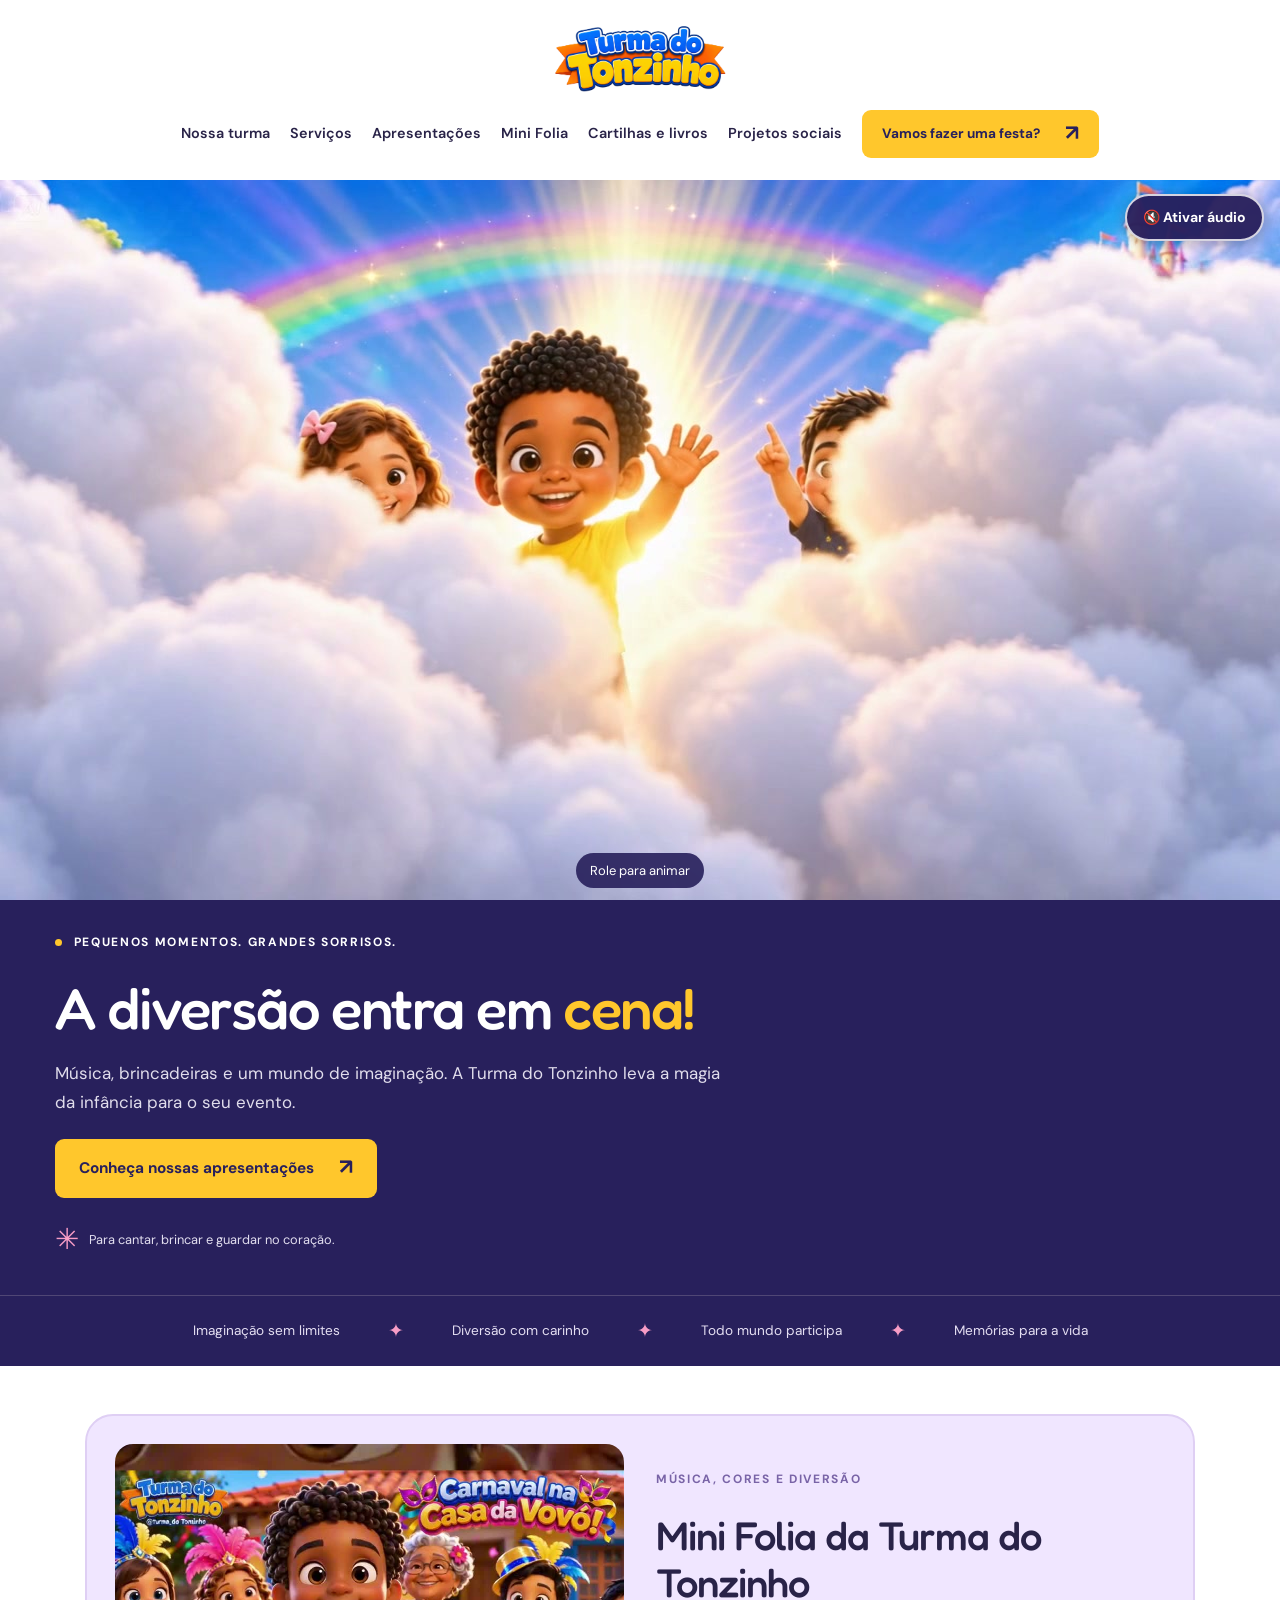
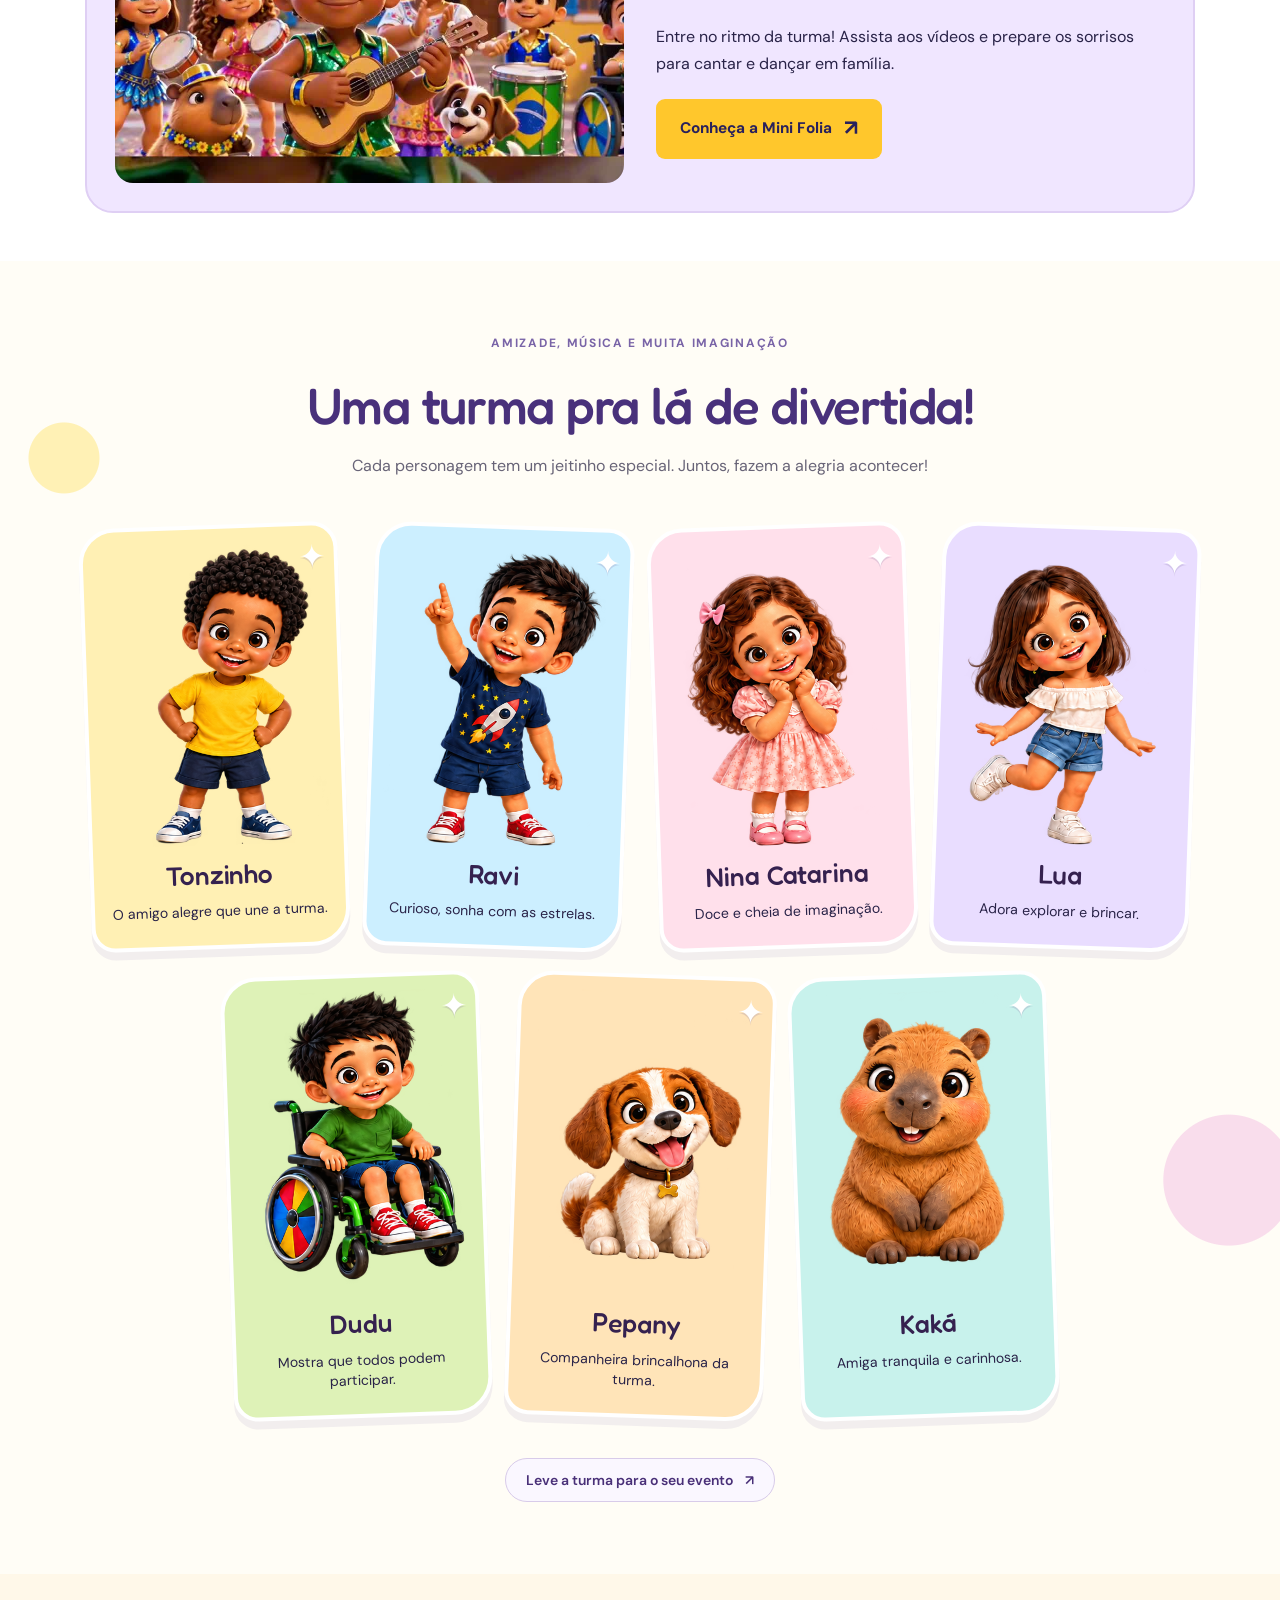
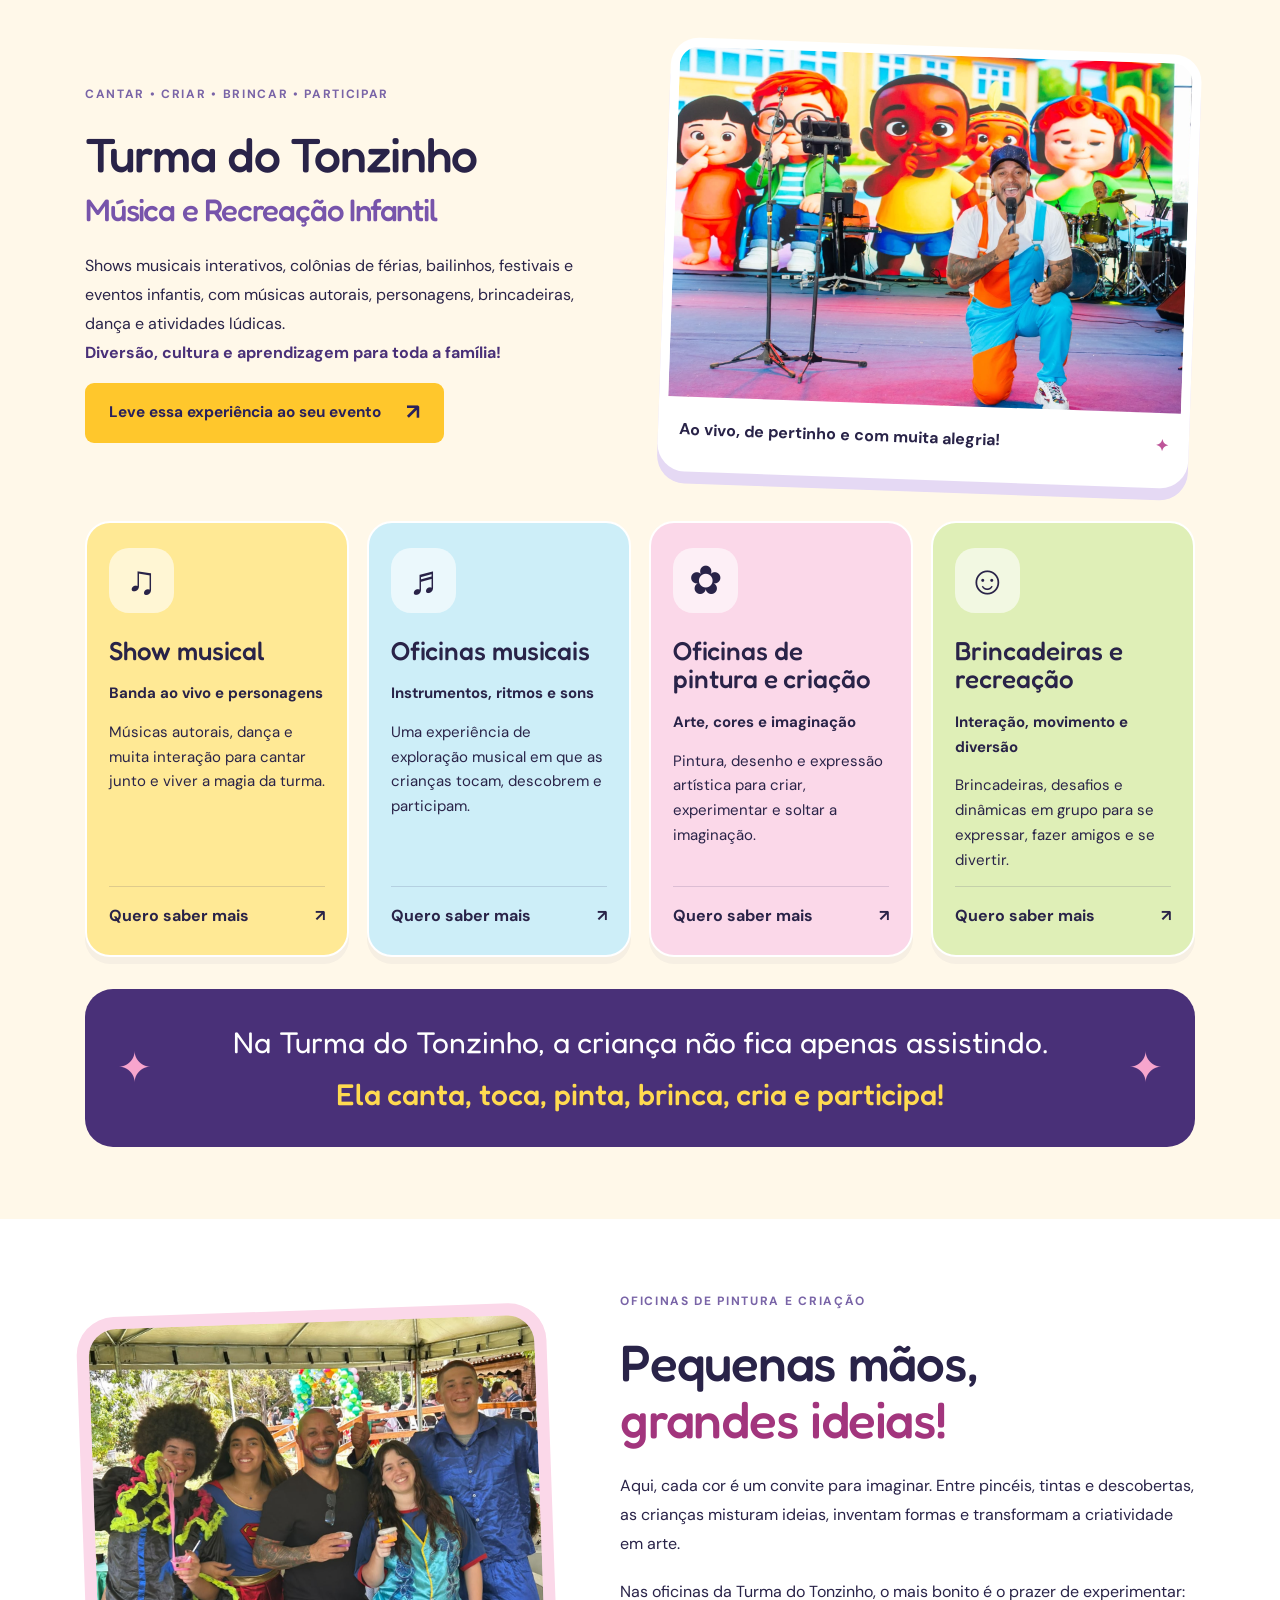
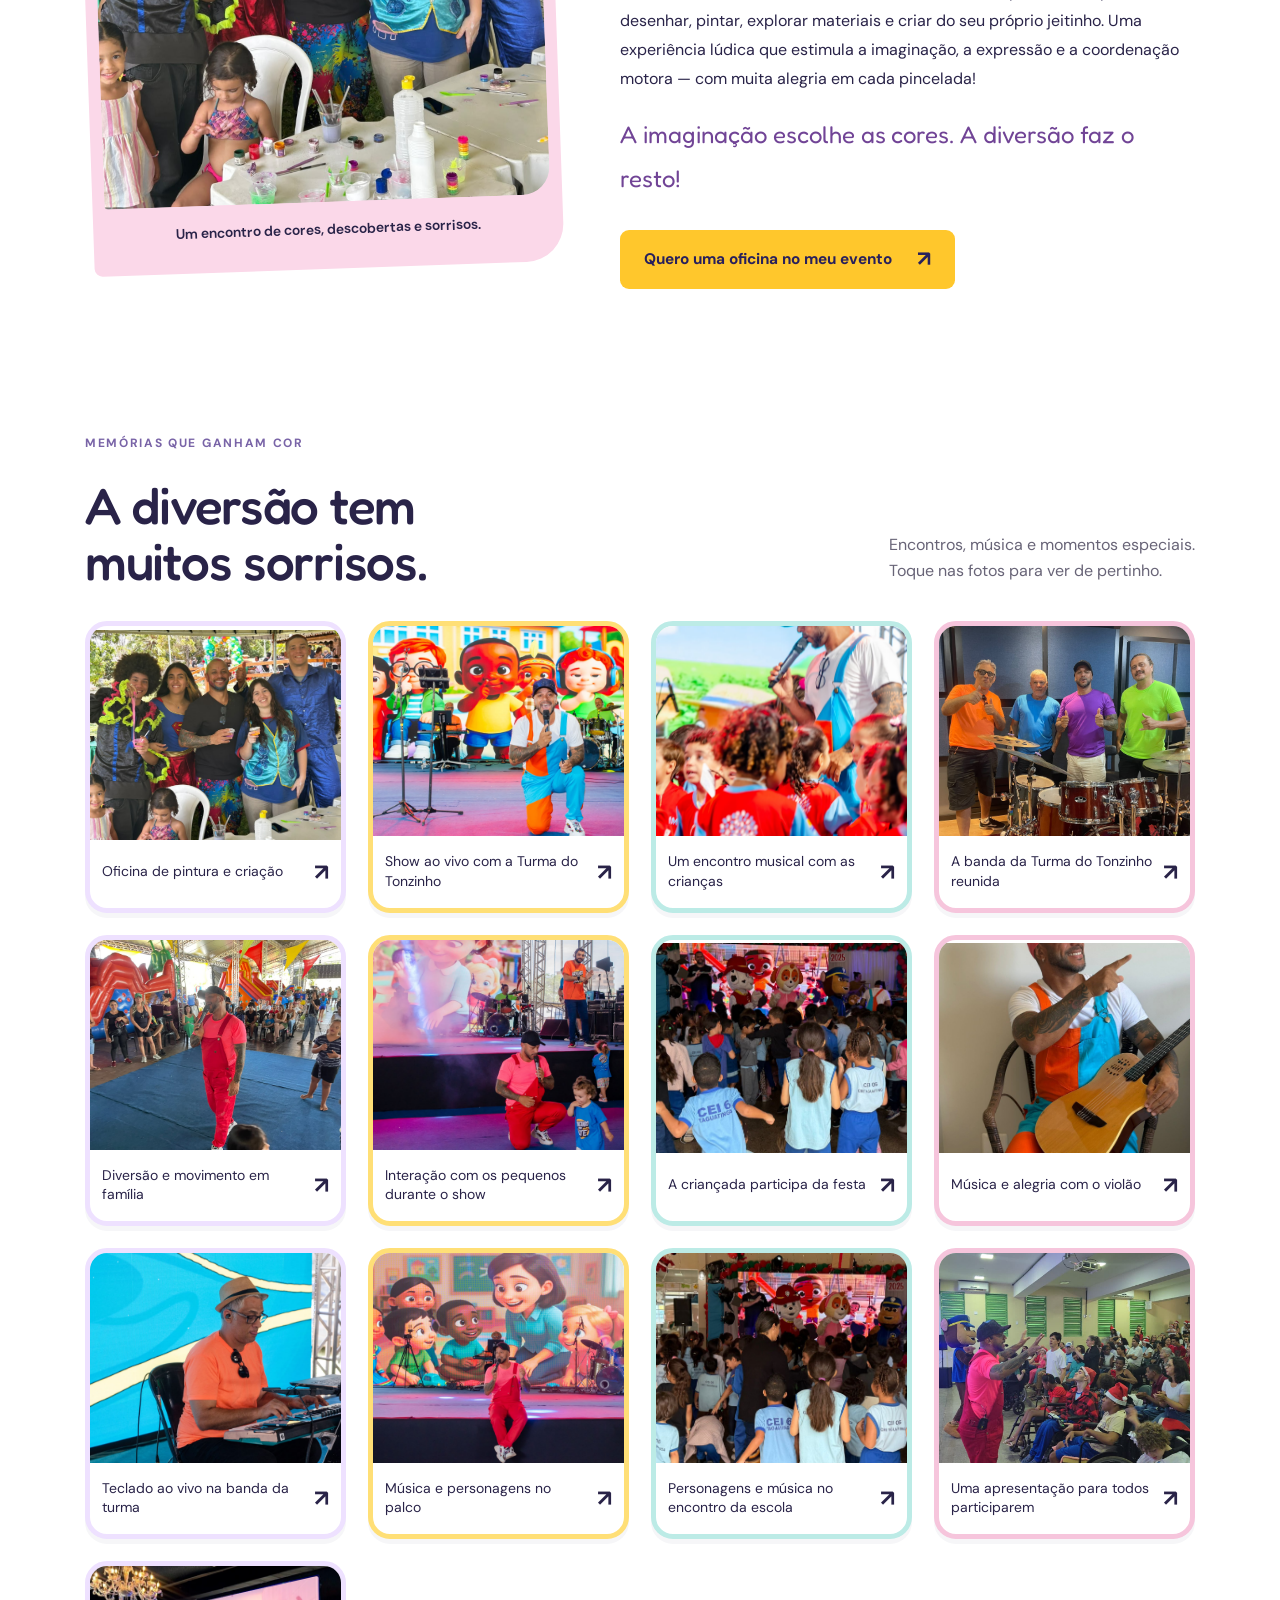
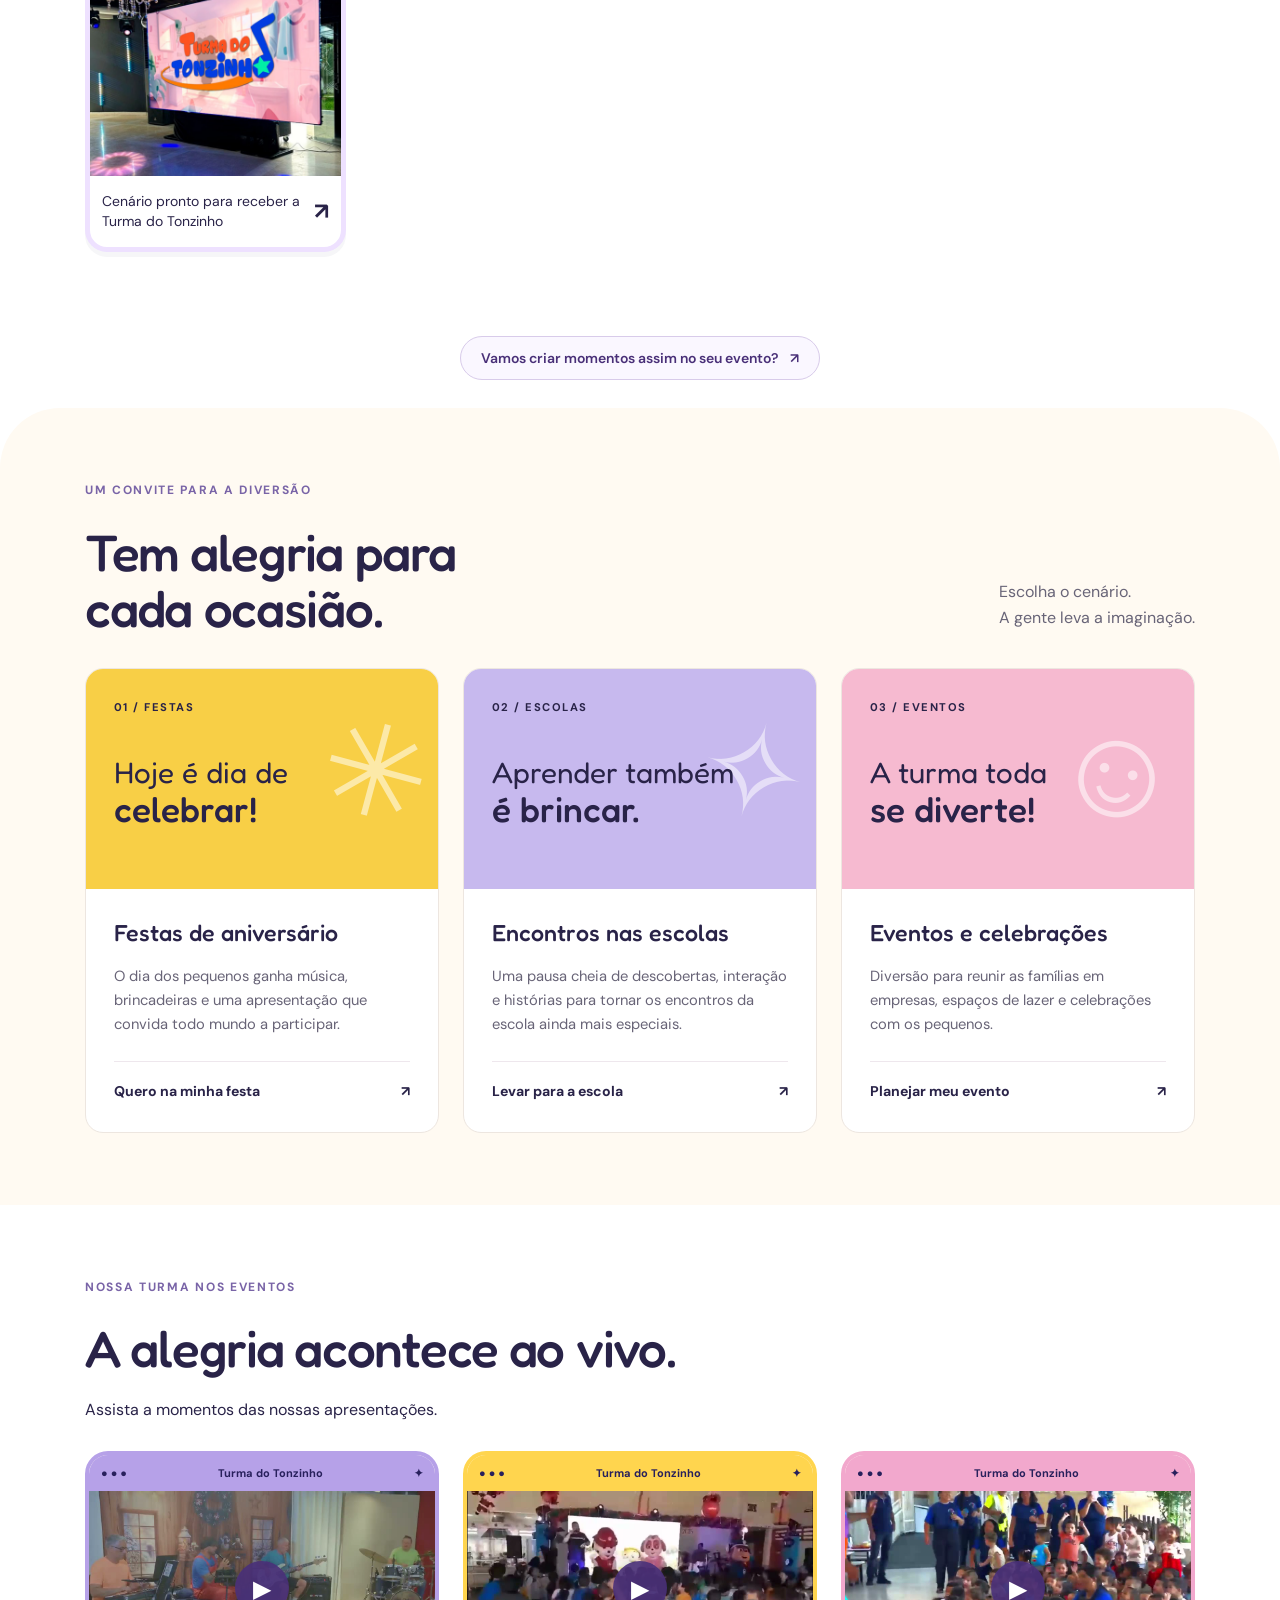
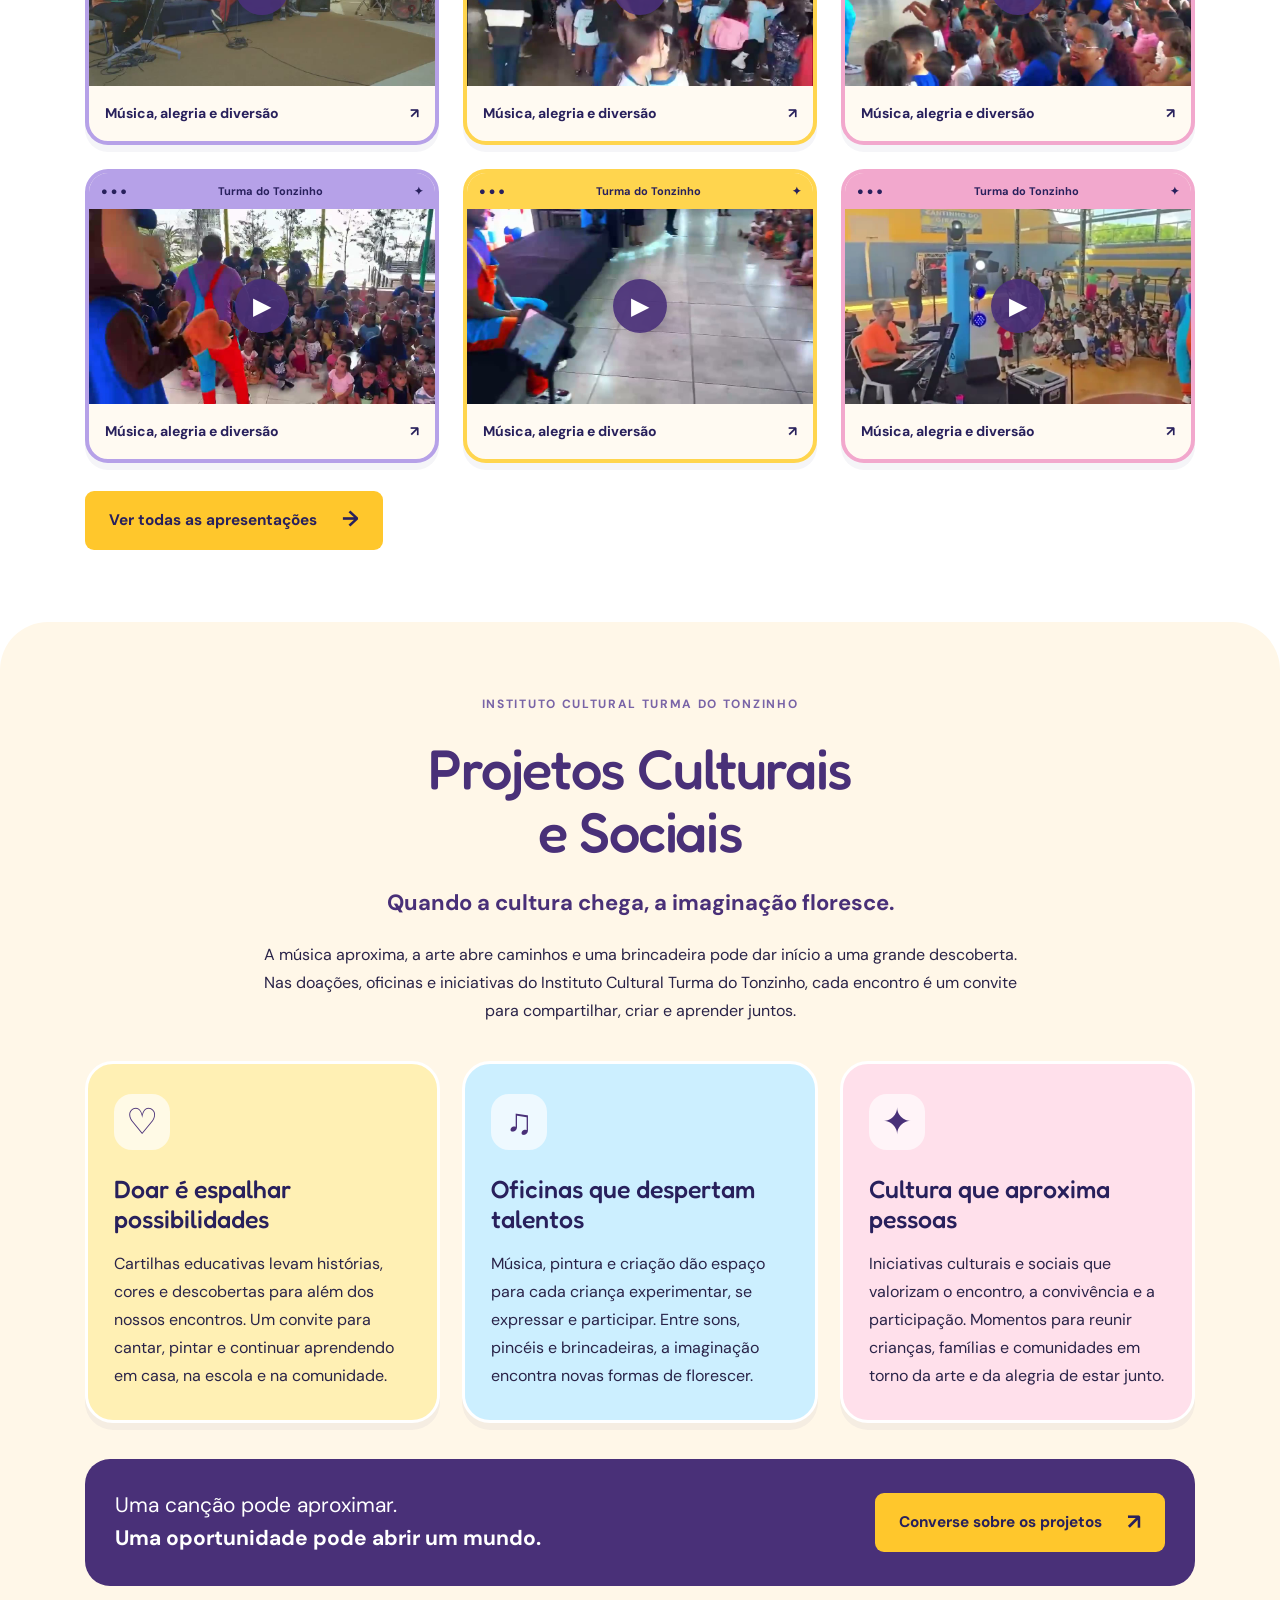
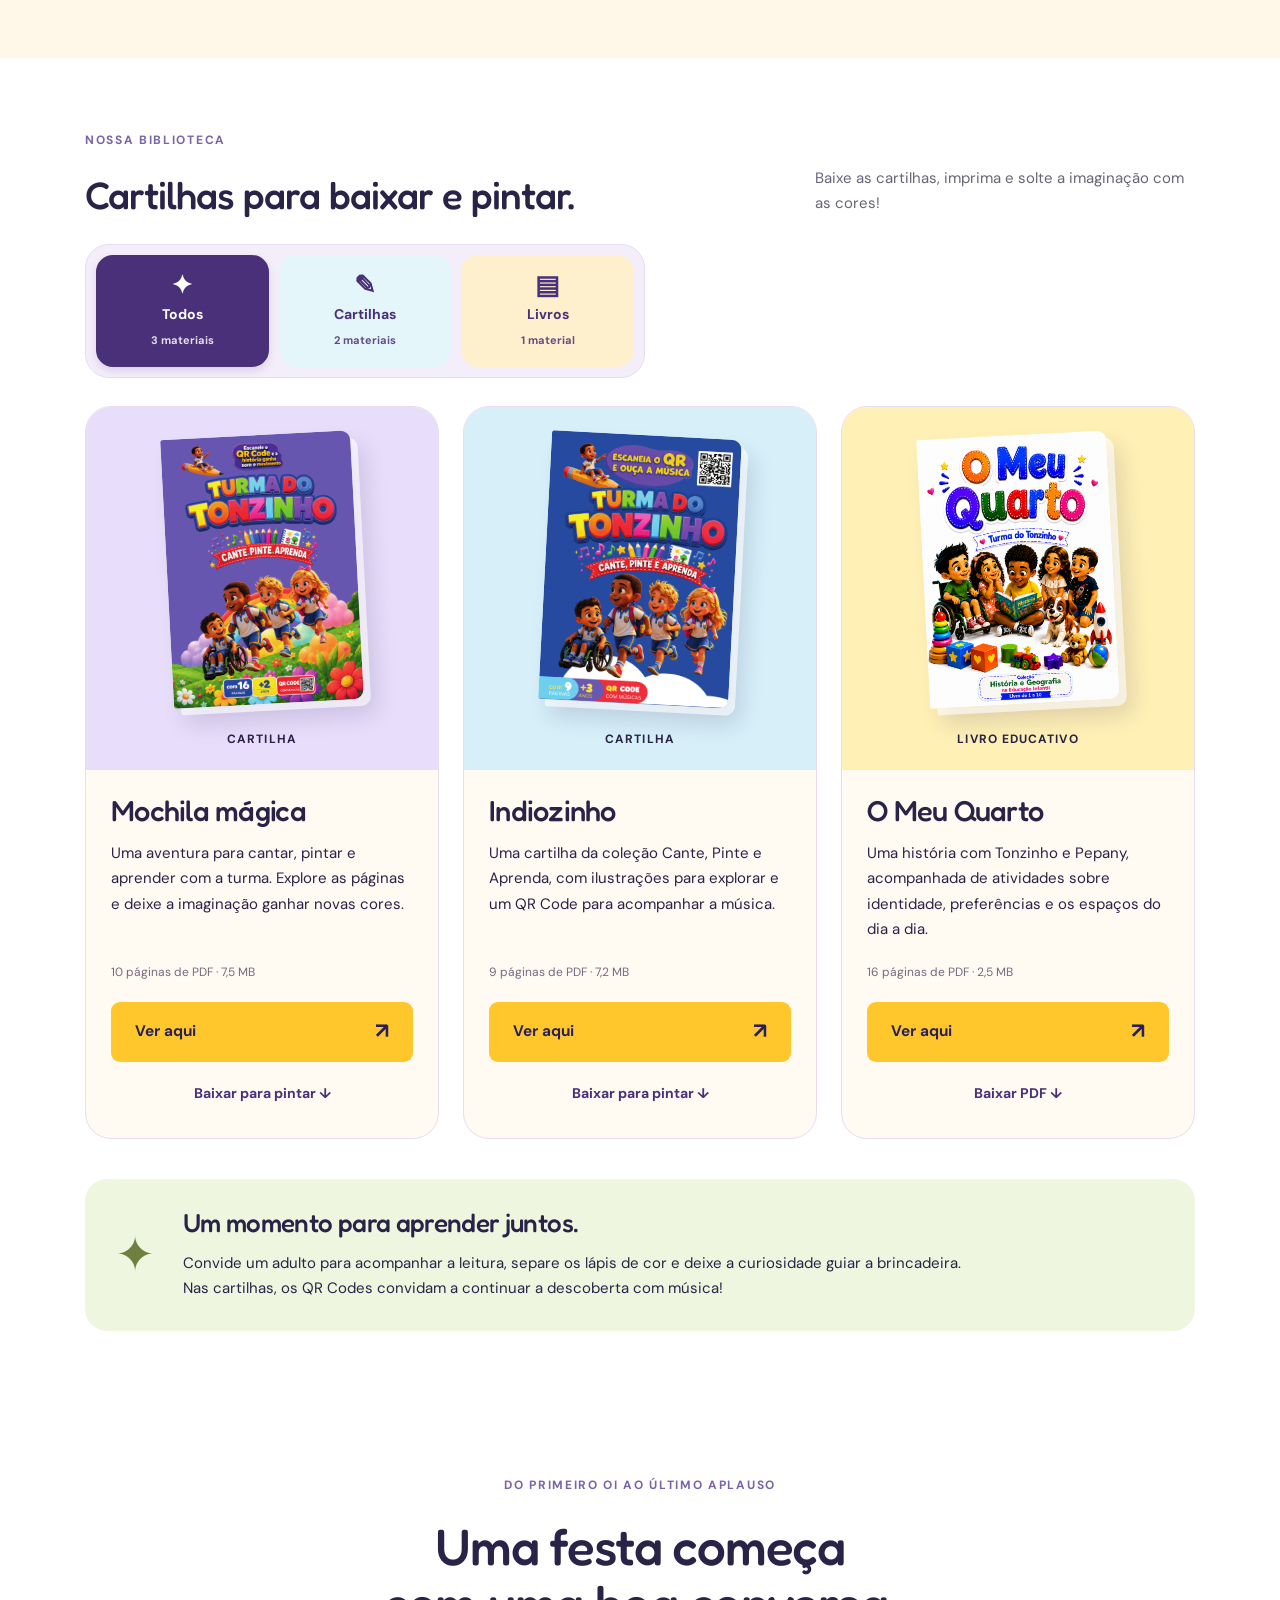
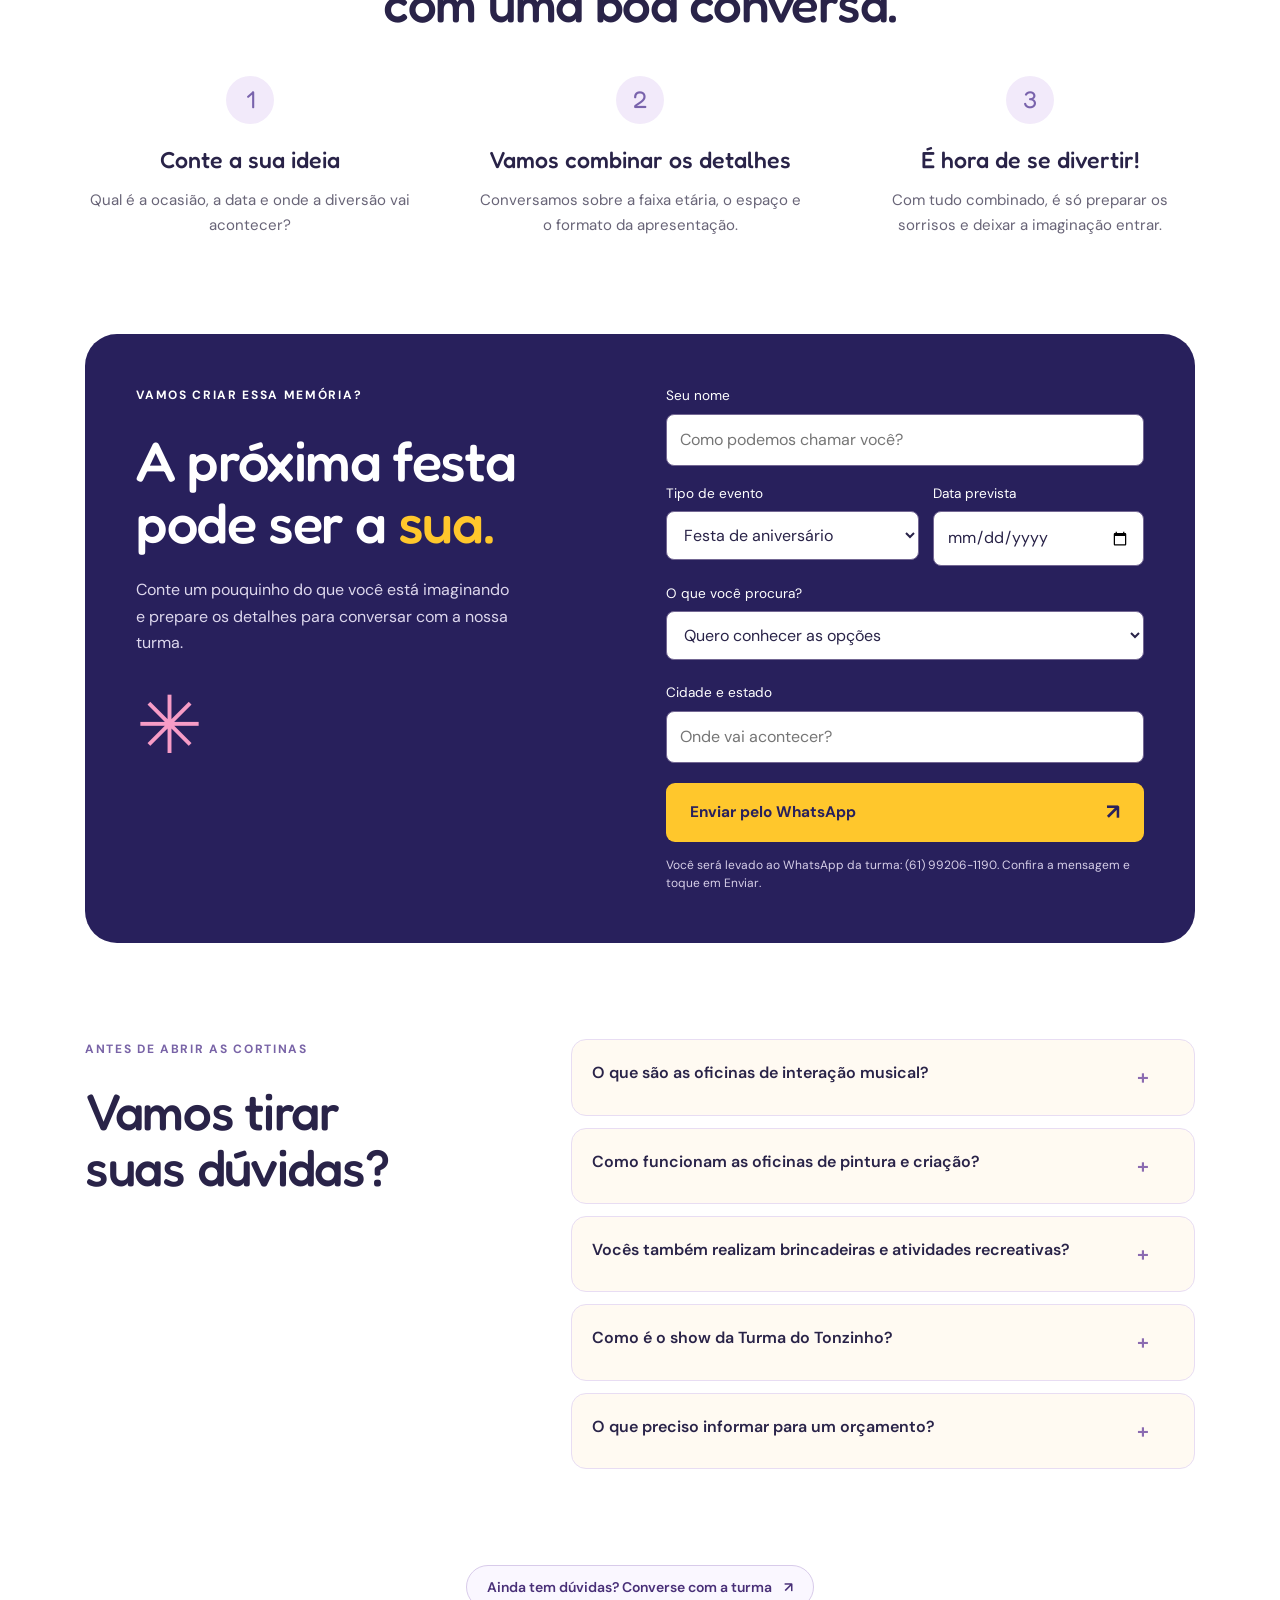
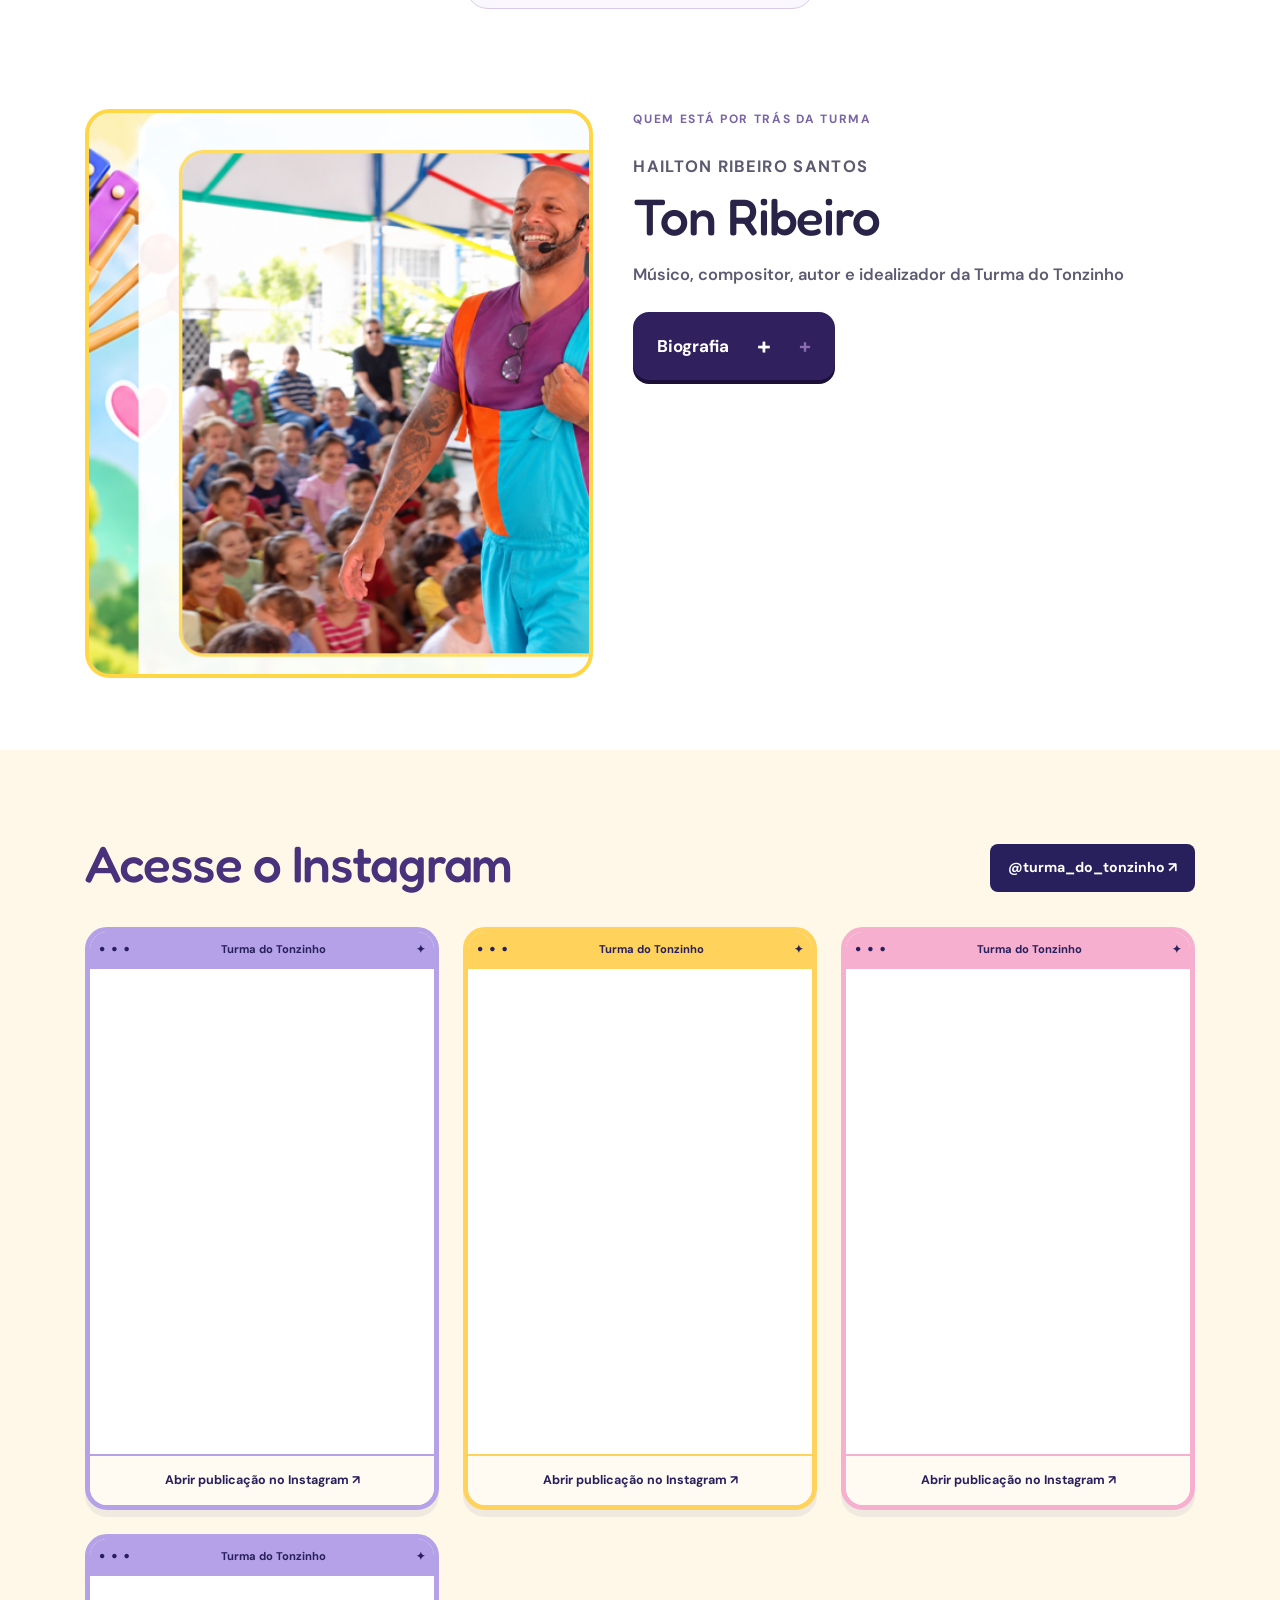
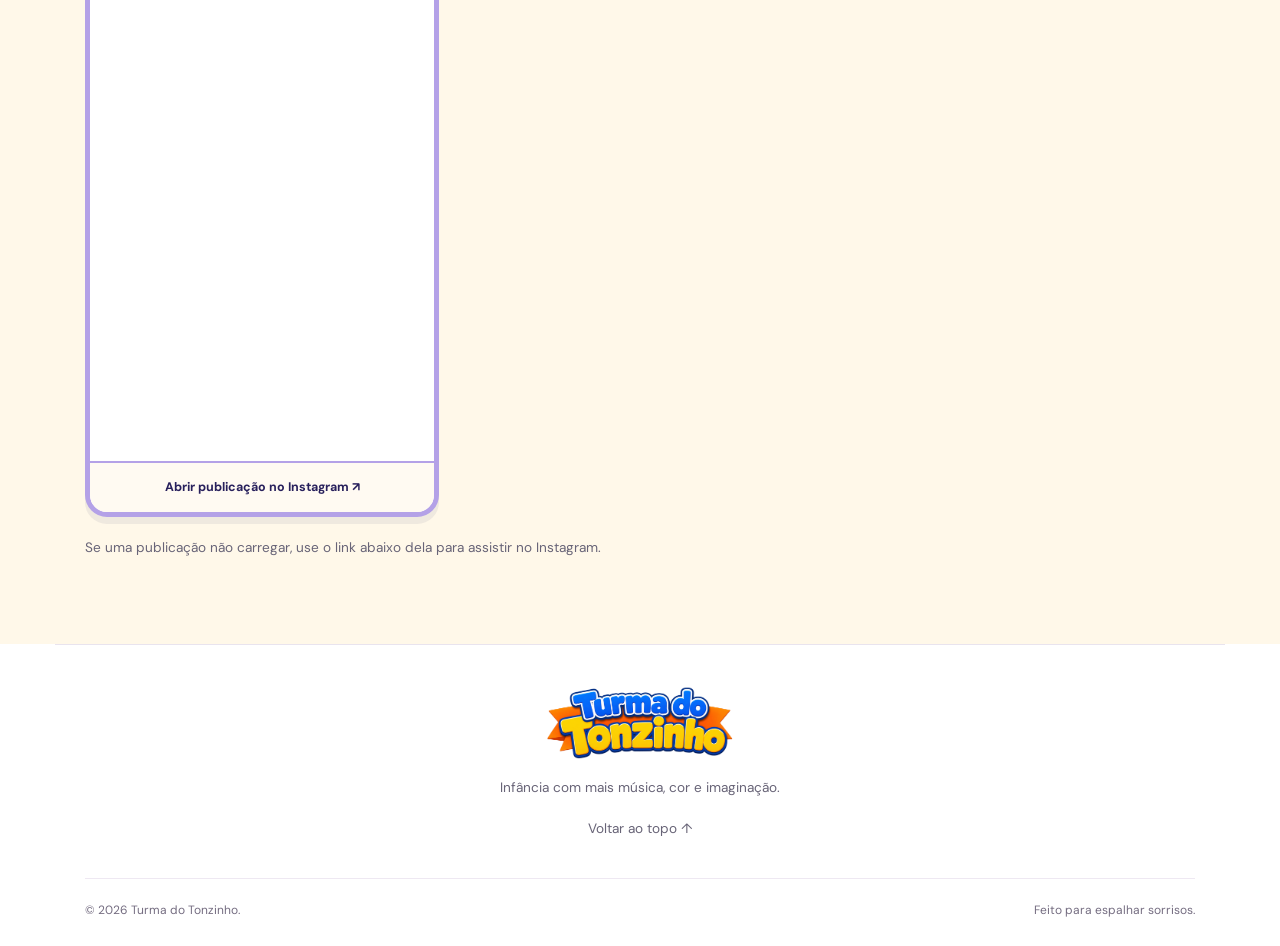
==== commit da905258: "Corrige capa antiga e carrega primeiro quadro da nova vinheta" ====
--- a/index.html
+++ b/index.html
@@ -36,7 +36,7 @@
 <a class="skip" href="#conteudo">Pular para o conteúdo</a>
 <header class="header"><a class="logo logo-image" href="#inicio" aria-label="Turma do Tonzinho, início"><img src="logo-turma-do-tonzinho.png" alt="Turma do Tonzinho"></a><button class="menu-toggle" aria-label="Abrir menu" aria-expanded="false" aria-controls="nav">☰</button><nav id="nav" aria-label="Menu principal"><a href="#sobre">Nossa turma</a><a href="#experiencias">Serviços</a><a href="apresentacoes.html">Apresentações</a><a href="mini-folia.html">Mini Folia</a><a href="#cartilhas">Cartilhas e livros</a><a href="#projetos-sociais">Projetos sociais</a><a class="button small" href="#contato">Vamos fazer uma festa? <span>↗</span></a></nav></header>
 <main id="conteudo">
-<section class="hero" id="inicio"><div class="hero-video-wrap"><video class="hero-video" poster="turma-personagens-kaka-acento.png" muted playsinline preload="auto" aria-label="Vinheta de abertura da Turma do Tonzinho"><source src="vinheta-abertura.mp4" type="video/mp4"></video><div class="hero-overlay"></div><span class="hero-scroll-hint">Role para animar</span><button class="video-control" type="button" aria-label="Ativar som da vinheta" aria-pressed="false">🔇 <span>Ativar som</span></button></div><div class="wave"></div><div class="hero-inner"><div class="hero-copy"><p class="eyebrow"><span></span> PEQUENOS MOMENTOS. GRANDES SORRISOS.</p><h1>A diversão <br>entra em <em>cena!</em></h1><p class="hero-description">Música, brincadeiras e um mundo de imaginação. A Turma do Tonzinho leva a magia da infância para o seu evento.</p><a class="button" href="apresentacoes.html">Conheça nossas apresentações <span>↗</span></a><div class="hero-note"><span>✳</span> Para cantar, brincar e guardar no coração.</div></div><div class="hero-visual"><img src="turma-personagens-kaka-acento.png" alt="Personagens da Turma do Tonzinho" fetchpriority="high"><span class="spark spark-one">✦</span><span class="spark spark-two">✧</span><div class="photo-label">A turma toda chegou! <span>☺</span></div></div></div><div class="hero-bottom"><span>Imaginação sem limites</span><span>✦</span><span>Diversão com carinho</span><span>✦</span><span>Todo mundo participa</span><span>✦</span><span>Memórias para a vida</span></div></section>
+<section class="hero" id="inicio"><div class="hero-video-wrap"><video class="hero-video" poster="vinheta-nova-capa.jpg" muted playsinline preload="auto" aria-label="Vinheta de abertura da Turma do Tonzinho"><source src="vinheta-abertura.mp4" type="video/mp4"></video><div class="hero-overlay"></div><span class="hero-scroll-hint">Role para animar</span><button class="video-control" type="button" aria-label="Ativar som da vinheta" aria-pressed="false">🔇 <span>Ativar som</span></button></div><div class="wave"></div><div class="hero-inner"><div class="hero-copy"><p class="eyebrow"><span></span> PEQUENOS MOMENTOS. GRANDES SORRISOS.</p><h1>A diversão <br>entra em <em>cena!</em></h1><p class="hero-description">Música, brincadeiras e um mundo de imaginação. A Turma do Tonzinho leva a magia da infância para o seu evento.</p><a class="button" href="apresentacoes.html">Conheça nossas apresentações <span>↗</span></a><div class="hero-note"><span>✳</span> Para cantar, brincar e guardar no coração.</div></div><div class="hero-visual"><img src="turma-personagens-kaka-acento.png" alt="Personagens da Turma do Tonzinho" fetchpriority="high"><span class="spark spark-one">✦</span><span class="spark spark-two">✧</span><div class="photo-label">A turma toda chegou! <span>☺</span></div></div></div><div class="hero-bottom"><span>Imaginação sem limites</span><span>✦</span><span>Diversão com carinho</span><span>✦</span><span>Todo mundo participa</span><span>✦</span><span>Memórias para a vida</span></div></section>
 <section class="mini-folia-invite" aria-labelledby="mini-folia-invite-title"><a href="mini-folia.html" aria-label="Abrir Mini Folia da Turma do Tonzinho"><img src="mini-folia-casa-da-vovo.jpg" alt="Carnaval na Casa da Vovó com a Turma do Tonzinho" width="960" height="540" loading="lazy"></a><div><p class="eyebrow purple">MÚSICA, CORES E DIVERSÃO</p><h2 id="mini-folia-invite-title">Mini Folia da Turma do Tonzinho</h2><p>Entre no ritmo da turma! Assista aos vídeos e prepare os sorrisos para cantar e dançar em família.</p><a class="button" href="mini-folia.html">Conheça a Mini Folia <span aria-hidden="true">↗</span></a></div></section><section class="character-section" id="sobre"><div class="section"><div class="character-heading"><p class="eyebrow purple">AMIZADE, MÚSICA E MUITA IMAGINAÇÃO</p><h2>Uma turma pra lá de divertida!</h2><p>Cada personagem tem um jeitinho especial. Juntos, fazem a alegria acontecer!</p></div><div class="character-grid"><article class="character-card" style="--card-color:#fff0b4"><span class="character-star" aria-hidden="true">✦</span><div class="character-sprite" role="img" aria-label="Tonzinho" style="background-position:0.0% 0%"></div><h3>Tonzinho</h3><p>O amigo alegre que une a turma.</p></article><article class="character-card" style="--card-color:#ccefff"><span class="character-star" aria-hidden="true">✦</span><div class="character-sprite" role="img" aria-label="Ravi" style="background-position:33.333333333333336% 0%"></div><h3>Ravi</h3><p>Curioso, sonha com as estrelas.</p></article><article class="character-card" style="--card-color:#ffe0eb"><span class="character-star" aria-hidden="true">✦</span><div class="character-sprite" role="img" aria-label="Nina Catarina" style="background-position:66.66666666666667% 0%"></div><h3>Nina Catarina</h3><p>Doce e cheia de imaginação.</p></article><article class="character-card" style="--card-color:#e9ddff"><span class="character-star" aria-hidden="true">✦</span><div class="character-sprite" role="img" aria-label="Lua" style="background-position:100.0% 0%"></div><h3>Lua</h3><p>Adora explorar e brincar.</p></article><article class="character-card" style="--card-color:#def2b7"><span class="character-star" aria-hidden="true">✦</span><div class="character-sprite" role="img" aria-label="Dudu" style="background-position:0.0% 100%"></div><h3>Dudu</h3><p>Mostra que todos podem participar.</p></article><article class="character-card" style="--card-color:#ffe4b8"><span class="character-star" aria-hidden="true">✦</span><div class="character-sprite" role="img" aria-label="Pepany" style="background-position:33.333333333333336% 100%"></div><h3>Pepany</h3><p>Companheira brincalhona da turma.</p></article><article class="character-card" style="--card-color:#c8f2ec"><span class="character-star" aria-hidden="true">✦</span><div class="character-sprite" role="img" aria-label="Kaká" style="background-position:66.66666666666667% 100%"></div><h3>Kaká</h3><p>Amiga tranquila e carinhosa.</p></article></div><div class="quiet-cta"><a href="#contato">Leve a turma para o seu evento <span aria-hidden="true">↗</span></a></div></div></section>
 <section class="experiences" id="experiencias"><div class="section"><div class="experience-intro"><div><p class="eyebrow purple">CANTAR • CRIAR • BRINCAR • PARTICIPAR</p><h2>Turma do Tonzinho<span>Música e Recreação Infantil</span></h2><p>Shows musicais interativos, colônias de férias, bailinhos, festivais e eventos infantis, com músicas autorais, personagens, brincadeiras, dança e atividades lúdicas.</p><p class="experience-promise">Diversão, cultura e aprendizagem para toda a família!</p><a class="button" href="#contato">Leve essa experiência ao seu evento <span>↗</span></a></div><figure class="experience-cover"><img src="momento-04.jpg" alt="Show ao vivo da Turma do Tonzinho com banda e cenário colorido" loading="lazy" width="1600" height="1060"><figcaption>Ao vivo, de pertinho e com muita alegria! <span aria-hidden="true">✦</span></figcaption></figure></div><div class="service-grid"><article class="service-card service-show"><span class="service-icon" aria-hidden="true">♫</span><h3>Show musical</h3><p class="service-sub">Banda ao vivo e personagens</p><p>Músicas autorais, dança e muita interação para cantar junto e viver a magia da turma.</p><a href="#contato" data-service="Show musical">Quero saber mais <span aria-hidden="true">↗</span></a></article><article class="service-card service-musica"><span class="service-icon" aria-hidden="true">♬</span><h3>Oficinas musicais</h3><p class="service-sub">Instrumentos, ritmos e sons</p><p>Uma experiência de exploração musical em que as crianças tocam, descobrem e participam.</p><a href="#contato" data-service="Oficinas musicais">Quero saber mais <span aria-hidden="true">↗</span></a></article><article class="service-card service-arte"><span class="service-icon" aria-hidden="true">✿</span><h3>Oficinas de pintura e criação</h3><p class="service-sub">Arte, cores e imaginação</p><p>Pintura, desenho e expressão artística para criar, experimentar e soltar a imaginação.</p><a href="#contato" data-service="Oficinas de pintura e criação">Quero saber mais <span aria-hidden="true">↗</span></a></article><article class="service-card service-brincar"><span class="service-icon" aria-hidden="true">☺</span><h3>Brincadeiras e recreação</h3><p class="service-sub">Interação, movimento e diversão</p><p>Brincadeiras, desafios e dinâmicas em grupo para se expressar, fazer amigos e se divertir.</p><a href="#contato" data-service="Brincadeiras e recreação">Quero saber mais <span aria-hidden="true">↗</span></a></article></div><blockquote class="participation-quote"><span aria-hidden="true">✦</span><p>Na Turma do Tonzinho, a criança não fica apenas assistindo.<strong>Ela canta, toca, pinta, brinca, cria e participa!</strong></p><span aria-hidden="true">✦</span></blockquote></div></section><section class="painting section" id="oficinas-pintura"><figure><img src="oficina-pintura.jpg" alt="Equipe e crianças em uma oficina criativa, com tintas e pincéis sobre a mesa" loading="lazy" width="1200" height="1600"><figcaption>Um encontro de cores, descobertas e sorrisos.</figcaption></figure><div><p class="eyebrow purple">OFICINAS DE PINTURA E CRIAÇÃO</p><h2>Pequenas mãos,<br><em>grandes ideias!</em></h2><p>Aqui, cada cor é um convite para imaginar. Entre pincéis, tintas e descobertas, as crianças misturam ideias, inventam formas e transformam a criatividade em arte.</p><p>Nas oficinas da Turma do Tonzinho, o mais bonito é o prazer de experimentar: desenhar, pintar, explorar materiais e criar do seu próprio jeitinho. Uma experiência lúdica que estimula a imaginação, a expressão e a coordenação motora — com muita alegria em cada pincelada!</p><p class="painting-note">A imaginação escolhe as cores. A diversão faz o resto!</p><a class="button" href="#contato" data-service="Oficinas de pintura e criação">Quero uma oficina no meu evento <span>↗</span></a></div></section><section class="photo-section section" id="galeria"><div class="section-heading"><div><p class="eyebrow purple">MEMÓRIAS QUE GANHAM COR</p><h2>A diversão tem<br>muitos sorrisos.</h2></div><p>Encontros, música e momentos especiais.<br>Toque nas fotos para ver de pertinho.</p></div><div class="moment-grid"><button type="button" class="moment" aria-label="Ampliar foto: Oficina de pintura e criação"><img src="oficina-pintura.jpg" alt="Oficina de pintura e criação" loading="lazy"><span>Oficina de pintura e criação <b aria-hidden="true">↗</b></span></button><button type="button" class="moment" data-photo="3" aria-label="Ampliar foto: Show ao vivo com a Turma do Tonzinho"><img src="momento-04.jpg" alt="Show ao vivo com a Turma do Tonzinho" loading="lazy"><span>Show ao vivo com a Turma do Tonzinho <b aria-hidden="true">↗</b></span></button><button type="button" class="moment" data-photo="4" aria-label="Ampliar foto: Um encontro musical com as crianças"><img src="momento-05.jpg" alt="Um encontro musical com as crianças" loading="lazy"><span>Um encontro musical com as crianças <b aria-hidden="true">↗</b></span></button><button type="button" class="moment" data-photo="2" aria-label="Ampliar foto: A banda da Turma do Tonzinho reunida"><img src="momento-03.jpg" alt="A banda da Turma do Tonzinho reunida" loading="lazy"><span>A banda da Turma do Tonzinho reunida <b aria-hidden="true">↗</b></span></button><button type="button" class="moment" data-photo="5" aria-label="Ampliar foto: Diversão e movimento em família"><img src="momento-06.jpg" alt="Diversão e movimento em família" loading="lazy"><span>Diversão e movimento em família <b aria-hidden="true">↗</b></span></button><button type="button" class="moment" data-photo="7" aria-label="Ampliar foto: Interação com os pequenos durante o show"><img src="momento-08.jpg" alt="Interação com os pequenos durante o show" loading="lazy"><span>Interação com os pequenos durante o show <b aria-hidden="true">↗</b></span></button><button type="button" class="moment" data-photo="9" aria-label="Ampliar foto: A criançada participa da festa"><img src="momento-10.jpg" alt="A criançada participa da festa" loading="lazy"><span>A criançada participa da festa <b aria-hidden="true">↗</b></span></button><button type="button" class="moment" data-photo="1" aria-label="Ampliar foto: Música e alegria com o violão"><img src="momento-02.jpg" alt="Música e alegria com o violão" loading="lazy"><span>Música e alegria com o violão <b aria-hidden="true">↗</b></span></button><button type="button" class="moment" data-photo="8" aria-label="Ampliar foto: Teclado ao vivo na banda da turma"><img src="momento-09.jpg" alt="Teclado ao vivo na banda da turma" loading="lazy"><span>Teclado ao vivo na banda da turma <b aria-hidden="true">↗</b></span></button><button type="button" class="moment" data-photo="6" aria-label="Ampliar foto: Música e personagens no palco"><img src="momento-07.jpg" alt="Música e personagens no palco" loading="lazy"><span>Música e personagens no palco <b aria-hidden="true">↗</b></span></button><button type="button" class="moment" data-photo="10" aria-label="Ampliar foto: Personagens e música no encontro da escola"><img src="momento-11.jpg" alt="Personagens e música no encontro da escola" loading="lazy"><span>Personagens e música no encontro da escola <b aria-hidden="true">↗</b></span></button><button type="button" class="moment" data-photo="11" aria-label="Ampliar foto: Uma apresentação para todos participarem"><img src="momento-12.jpg" alt="Uma apresentação para todos participarem" loading="lazy"><span>Uma apresentação para todos participarem <b aria-hidden="true">↗</b></span></button><button type="button" class="moment" data-photo="0" aria-label="Ampliar foto: Cenário pronto para receber a Turma do Tonzinho"><img src="momento-01.jpg" alt="Cenário pronto para receber a Turma do Tonzinho" loading="lazy"><span>Cenário pronto para receber a Turma do Tonzinho <b aria-hidden="true">↗</b></span></button></div></section><dialog class="photo-dialog" aria-label="Galeria de fotos"><button class="photo-close" type="button" aria-label="Fechar foto">✕</button><figure><img id="expanded-photo" alt=""><figcaption id="photo-caption"></figcaption></figure><div class="photo-controls"><button type="button" id="photo-prev" aria-label="Foto anterior">←</button><span id="photo-count" aria-live="polite"></span><button type="button" id="photo-next" aria-label="Próxima foto">→</button></div></dialog><div class="quiet-cta"><a href="#contato">Vamos criar momentos assim no seu evento? <span aria-hidden="true">↗</span></a></div><section class="shows" id="apresentacoes"><div class="section"><div class="section-heading"><div><p class="eyebrow purple">UM CONVITE PARA A DIVERSÃO</p><h2>Tem alegria para<br>cada ocasião.</h2></div><p>Escolha o cenário.<br>A gente leva a imaginação.</p></div><div class="cards"><article class="card"><div class="card-top birthday"><span class="card-number">01 / FESTAS</span><span class="card-symbol">✳</span><p>Hoje é dia de<br><strong>celebrar!</strong></p></div><div class="card-body"><h3>Festas de aniversário</h3><p>O dia dos pequenos ganha música, brincadeiras e uma apresentação que convida todo mundo a participar.</p><a href="#contato" data-event="Festa de aniversário">Quero na minha festa <span>↗</span></a></div></article><article class="card"><div class="card-top school"><span class="card-number">02 / ESCOLAS</span><span class="card-symbol">✧</span><p>Aprender também<br><strong>é brincar.</strong></p></div><div class="card-body"><h3>Encontros nas escolas</h3><p>Uma pausa cheia de descobertas, interação e histórias para tornar os encontros da escola ainda mais especiais.</p><a href="#contato" data-event="Apresentação na escola">Levar para a escola <span>↗</span></a></div></article><article class="card"><div class="card-top events"><span class="card-number">03 / EVENTOS</span><span class="card-symbol">☺</span><p>A turma toda<br><strong>se diverte!</strong></p></div><div class="card-body"><h3>Eventos e celebrações</h3><p>Diversão para reunir as famílias em empresas, espaços de lazer e celebrações com os pequenos.</p><a href="#contato" data-event="Evento ou celebração">Planejar meu evento <span>↗</span></a></div></article></div></div></section>
 <section class="section event-preview"><p class="eyebrow purple">NOSSA TURMA NOS EVENTOS</p><h2>A alegria acontece ao vivo.</h2><p>Assista a momentos das nossas apresentações.</p><div class="show-grid"><button class="show-window" type="button" data-show-video="show-novo-1.mp4" aria-label="Assistir ao vídeo 1 da Turma do Tonzinho"><span class="show-window-bar" aria-hidden="true">● ● ● <span>Turma do Tonzinho</span>✦</span><span class="show-thumb"><img src="show-novo-1.jpg" loading="lazy" alt=""><span class="show-play" aria-hidden="true">▶</span></span><span class="show-caption">Música, alegria e diversão <span aria-hidden="true">↗</span></span></button><button class="show-window" type="button" data-show-video="show-novo-2.mp4" aria-label="Assistir ao vídeo 2 da Turma do Tonzinho"><span class="show-window-bar" aria-hidden="true">● ● ● <span>Turma do Tonzinho</span>✦</span><span class="show-thumb"><img src="show-novo-2.jpg" loading="lazy" alt=""><span class="show-play" aria-hidden="true">▶</span></span><span class="show-caption">Música, alegria e diversão <span aria-hidden="true">↗</span></span></button><button class="show-window" type="button" data-show-video="show-novo-3.mp4" aria-label="Assistir ao vídeo 3 da Turma do Tonzinho"><span class="show-window-bar" aria-hidden="true">● ● ● <span>Turma do Tonzinho</span>✦</span><span class="show-thumb"><img src="show-novo-3.jpg" loading="lazy" alt=""><span class="show-play" aria-hidden="true">▶</span></span><span class="show-caption">Música, alegria e diversão <span aria-hidden="true">↗</span></span></button><button class="show-window" type="button" data-show-video="show-novo-4.mp4" aria-label="Assistir ao vídeo 4 da Turma do Tonzinho"><span class="show-window-bar" aria-hidden="true">● ● ● <span>Turma do Tonzinho</span>✦</span><span class="show-thumb"><img src="show-novo-4.jpg" loading="lazy" alt=""><span class="show-play" aria-hidden="true">▶</span></span><span class="show-caption">Música, alegria e diversão <span aria-hidden="true">↗</span></span></button><button class="show-window" type="button" data-show-video="show-novo-5.mp4" aria-label="Assistir ao vídeo 5 da Turma do Tonzinho"><span class="show-window-bar" aria-hidden="true">● ● ● <span>Turma do Tonzinho</span>✦</span><span class="show-thumb"><img src="show-novo-5.jpg" loading="lazy" alt=""><span class="show-play" aria-hidden="true">▶</span></span><span class="show-caption">Música, alegria e diversão <span aria-hidden="true">↗</span></span></button><button class="show-window" type="button" data-show-video="show-novo-6.mp4" aria-label="Assistir ao vídeo 6 da Turma do Tonzinho"><span class="show-window-bar" aria-hidden="true">● ● ● <span>Turma do Tonzinho</span>✦</span><span class="show-thumb"><img src="show-novo-6.jpg" loading="lazy" alt=""><span class="show-play" aria-hidden="true">▶</span></span><span class="show-caption">Música, alegria e diversão <span aria-hidden="true">↗</span></span></button></div><a class="button" href="apresentacoes.html">Ver todas as apresentações <span>→</span></a></section><section class="social-projects" id="projetos-sociais" aria-labelledby="social-title"><div class="section"><div class="social-intro"><p class="eyebrow purple">INSTITUTO CULTURAL TURMA DO TONZINHO</p><h2 id="social-title">Projetos Culturais<br>e Sociais</h2><p class="social-lead">Quando a cultura chega, a imaginação floresce.</p><p>A música aproxima, a arte abre caminhos e uma brincadeira pode dar início a uma grande descoberta. Nas doações, oficinas e iniciativas do Instituto Cultural Turma do Tonzinho, cada encontro é um convite para compartilhar, criar e aprender juntos.</p></div><div class="social-grid"><article class="social-card social-yellow"><span class="social-symbol" aria-hidden="true">♡</span><h3>Doar é espalhar possibilidades</h3><p>Cartilhas educativas levam histórias, cores e descobertas para além dos nossos encontros. Um convite para cantar, pintar e continuar aprendendo em casa, na escola e na comunidade.</p></article><article class="social-card social-blue"><span class="social-symbol" aria-hidden="true">♫</span><h3>Oficinas que despertam talentos</h3><p>Música, pintura e criação dão espaço para cada criança experimentar, se expressar e participar. Entre sons, pincéis e brincadeiras, a imaginação encontra novas formas de florescer.</p></article><article class="social-card social-pink"><span class="social-symbol" aria-hidden="true">✦</span><h3>Cultura que aproxima pessoas</h3><p>Iniciativas culturais e sociais que valorizam o encontro, a convivência e a participação. Momentos para reunir crianças, famílias e comunidades em torno da arte e da alegria de estar junto.</p></article></div><div class="social-invite"><p>Uma canção pode aproximar.<br><strong>Uma oportunidade pode abrir um mundo.</strong></p><a class="button" href="https://wa.me/5561992061190?text=Ol%C3%A1%21%20Quero%20conhecer%20os%20Projetos%20Culturais%20e%20Sociais%20do%20Instituto%20Cultural%20Turma%20do%20Tonzinho." target="_blank" rel="noopener">Converse sobre os projetos <span aria-hidden="true">↗</span></a></div></div></section><section class="section library-collection" id="cartilhas" aria-labelledby="collection-title"><div class="library-heading"><div><p class="eyebrow purple">NOSSA BIBLIOTECA</p><h2 id="collection-title">Cartilhas para baixar e pintar.</h2></div><p>Baixe as cartilhas, imprima e solte a imaginação com as cores!</p></div><div class="library-filters" role="group" aria-label="Filtrar materiais"><button type="button" data-filter="all" aria-pressed="true"><i aria-hidden="true">✦</i><b>Todos</b> <span>3</span></button><button type="button" data-filter="cartilha" aria-pressed="false"><i aria-hidden="true">✎</i><b>Cartilhas</b> <span>2</span></button><button type="button" data-filter="livro" aria-pressed="false"><i aria-hidden="true">▤</i><b>Livros</b> <span>1</span></button></div><p class="sr-only" id="filter-status" role="status">3 materiais disponíveis</p><div class="book-grid"><article class="book-card" data-category="cartilha"><div class="book-stage cartilha"><div class="book-cover spread"><img src="capa-mochila.png" alt="Capa de Mochila mágica, da Turma do Tonzinho" width="708" height="1000"></div><span class="book-badge">Cartilha</span></div><div class="book-info"><h2>Mochila mágica</h2><p>Uma aventura para cantar, pintar e aprender com a turma. Explore as páginas e deixe a imaginação ganhar novas cores.</p><span class="book-meta">10 páginas de PDF · 7,5 MB</span><div class="book-actions"><button type="button" class="button read-book" data-pdf="cartilha-mochila-magica.pdf" data-pages="10" data-prefix="mochila" data-title="Mochila mágica">Ver aqui <span aria-hidden="true">↗</span></button><a class="book-download" href="cartilha-mochila-magica.pdf" download>Baixar para pintar <span aria-hidden="true">↓</span></a></div></div></article><article class="book-card" data-category="cartilha"><div class="book-stage cartilha"><div class="book-cover spread"><img src="capa-indiozinho.png" alt="Capa de Indiozinho, da Turma do Tonzinho" width="708" height="1000"></div><span class="book-badge">Cartilha</span></div><div class="book-info"><h2>Indiozinho</h2><p>Uma cartilha da coleção Cante, Pinte e Aprenda, com ilustrações para explorar e um QR Code para acompanhar a música.</p><span class="book-meta">9 páginas de PDF · 7,2 MB</span><div class="book-actions"><button type="button" class="button read-book" data-pdf="cartilha-indiozinho.pdf" data-pages="9" data-prefix="indiozinho" data-title="Indiozinho">Ver aqui <span aria-hidden="true">↗</span></button><a class="book-download" href="cartilha-indiozinho.pdf" download>Baixar para pintar <span aria-hidden="true">↓</span></a></div></div></article><article class="book-card" data-category="livro"><div class="book-stage livro"><div class="book-cover portrait"><img src="capa-livro.png" alt="Capa de O Meu Quarto, da Turma do Tonzinho" width="708" height="1000"></div><span class="book-badge">Livro educativo</span></div><div class="book-info"><h2>O Meu Quarto</h2><p>Uma história com Tonzinho e Pepany, acompanhada de atividades sobre identidade, preferências e os espaços do dia a dia.</p><span class="book-meta">16 páginas de PDF · 2,5 MB</span><div class="book-actions"><button type="button" class="button read-book" data-pdf="livro-o-meu-quarto.pdf" data-pages="16" data-prefix="quarto" data-title="O Meu Quarto">Ver aqui <span aria-hidden="true">↗</span></button><a class="book-download" href="livro-o-meu-quarto.pdf" download>Baixar PDF <span aria-hidden="true">↓</span></a></div></div></article></div><section class="reading-tips"><span aria-hidden="true">✦</span><div><h2>Um momento para aprender juntos.</h2><p>Convide um adulto para acompanhar a leitura, separe os lápis de cor e deixe a curiosidade guiar a brincadeira. Nas cartilhas, os QR Codes convidam a continuar a descoberta com música!</p></div></section></section><section class="steps section" id="como-funciona"><p class="eyebrow purple">DO PRIMEIRO OI AO ÚLTIMO APLAUSO</p><h2>Uma festa começa<br>com uma boa conversa.</h2><div class="steps-grid"><article><span>1</span><h3>Conte a sua ideia</h3><p>Qual é a ocasião, a data e onde a diversão vai acontecer?</p></article><article><span>2</span><h3>Vamos combinar os detalhes</h3><p>Conversamos sobre a faixa etária, o espaço e o formato da apresentação.</p></article><article><span>3</span><h3>É hora de se divertir!</h3><p>Com tudo combinado, é só preparar os sorrisos e deixar a imaginação entrar.</p></article></div></section>
@@ -56,5 +56,5 @@
 reader.addEventListener('close',()=>{document.querySelector('#reader-image').removeAttribute('src');document.body.classList.remove('reader-open');});
 reader.addEventListener('click',event=>{if(event.target===reader)reader.close();});
 document.querySelector('#year').textContent=new Date().getFullYear();
-})();</script><dialog class="show-dialog" aria-labelledby="show-dialog-title"><div class="show-dialog-head"><h2 id="show-dialog-title">Turma do Tonzinho ao vivo</h2><button type="button" class="show-close" aria-label="Fechar vídeo">×</button></div><video controls playsinline preload="none" aria-label="Vídeo da apresentação"></video></dialog><script>(()=>{const modal=document.querySelector('.show-dialog'),video=modal.querySelector('video');let trigger;document.querySelectorAll('[data-show-video]').forEach(button=>button.addEventListener('click',()=>{trigger=button;video.src=button.dataset.showVideo;video.poster=button.querySelector('img').src;modal.showModal();document.body.classList.add('show-video-open');video.play().catch(()=>{});}));modal.querySelector('.show-close').addEventListener('click',()=>modal.close());modal.addEventListener('click',e=>{if(e.target===modal)modal.close();});modal.addEventListener('close',()=>{video.pause();video.removeAttribute('src');video.load();document.body.classList.remove('show-video-open');trigger?.focus();});})();</script></body><script src="video.js?v=scroll29"></script></html>
+})();</script><dialog class="show-dialog" aria-labelledby="show-dialog-title"><div class="show-dialog-head"><h2 id="show-dialog-title">Turma do Tonzinho ao vivo</h2><button type="button" class="show-close" aria-label="Fechar vídeo">×</button></div><video controls playsinline preload="none" aria-label="Vídeo da apresentação"></video></dialog><script>(()=>{const modal=document.querySelector('.show-dialog'),video=modal.querySelector('video');let trigger;document.querySelectorAll('[data-show-video]').forEach(button=>button.addEventListener('click',()=>{trigger=button;video.src=button.dataset.showVideo;video.poster=button.querySelector('img').src;modal.showModal();document.body.classList.add('show-video-open');video.play().catch(()=>{});}));modal.querySelector('.show-close').addEventListener('click',()=>modal.close());modal.addEventListener('click',e=>{if(e.target===modal)modal.close();});modal.addEventListener('close',()=>{video.pause();video.removeAttribute('src');video.load();document.body.classList.remove('show-video-open');trigger?.focus();});})();</script></body><script src="video.js?v=scroll30"></script></html>
 
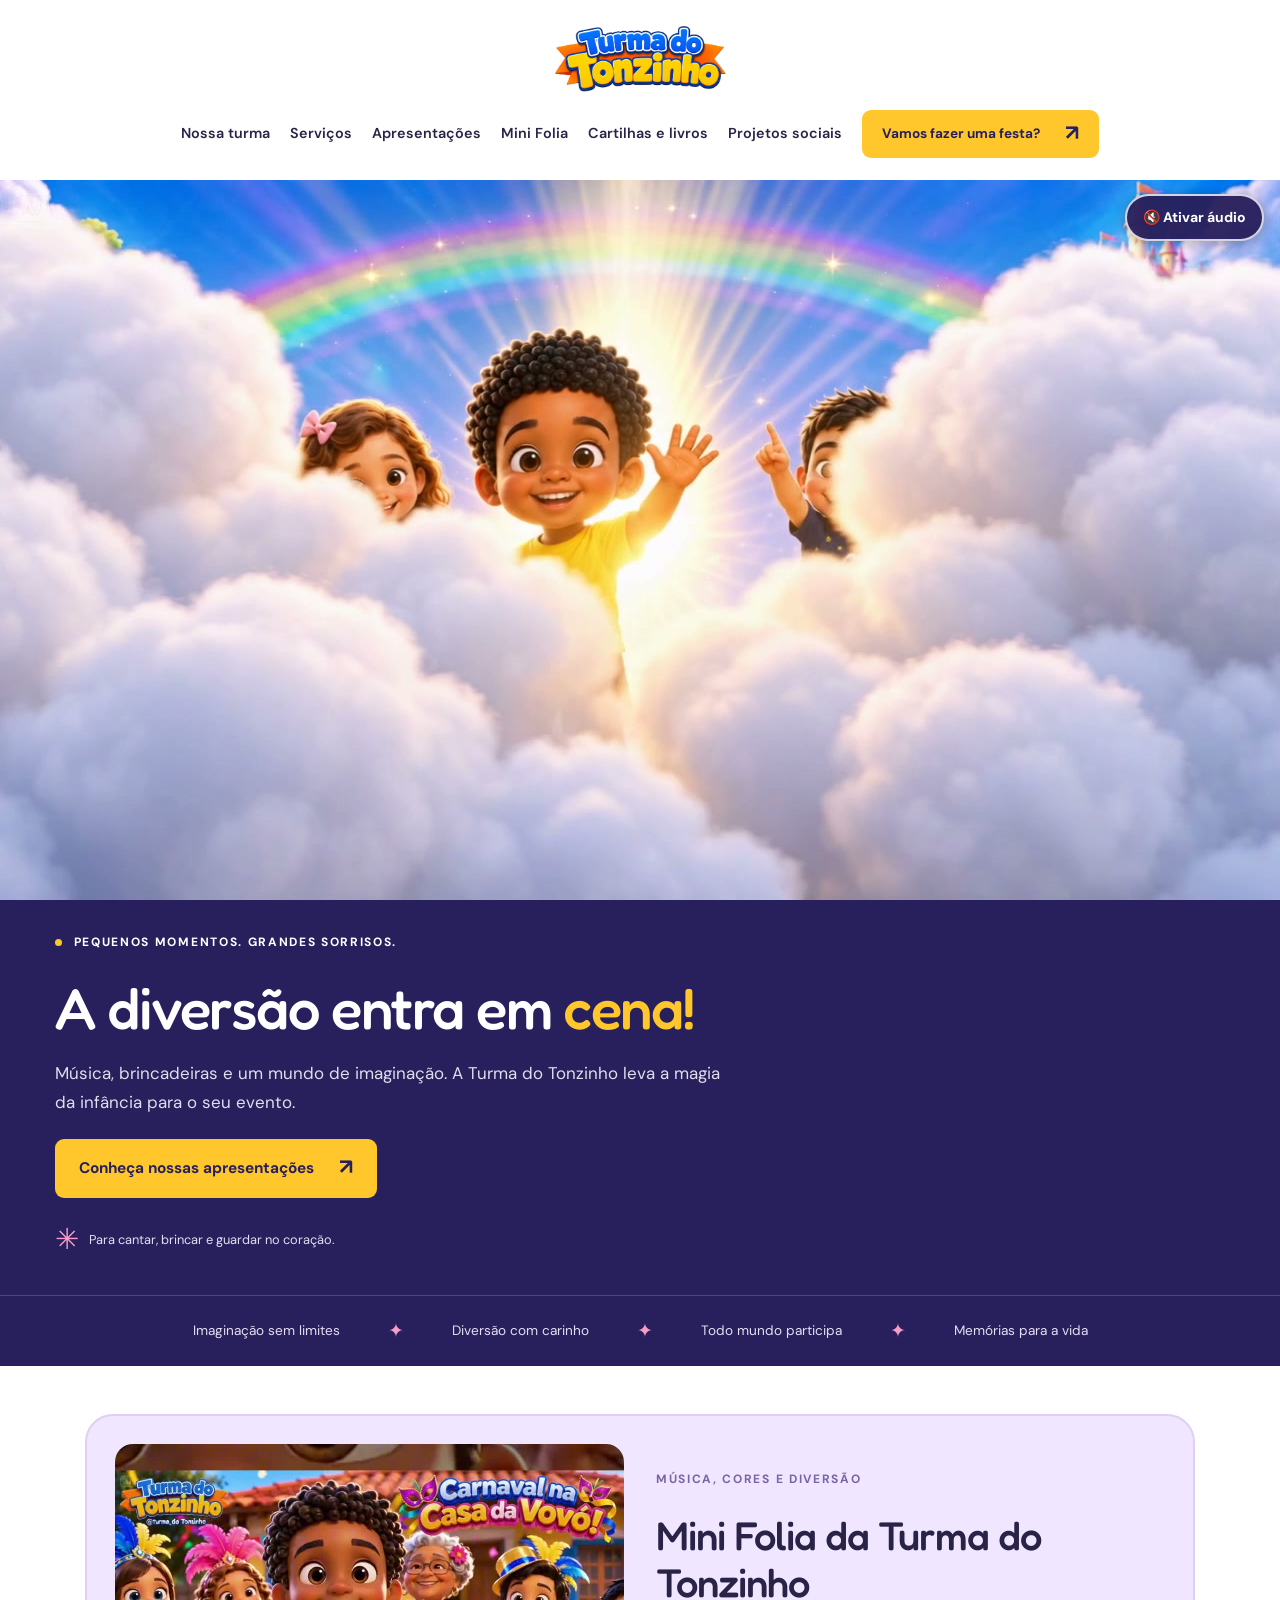
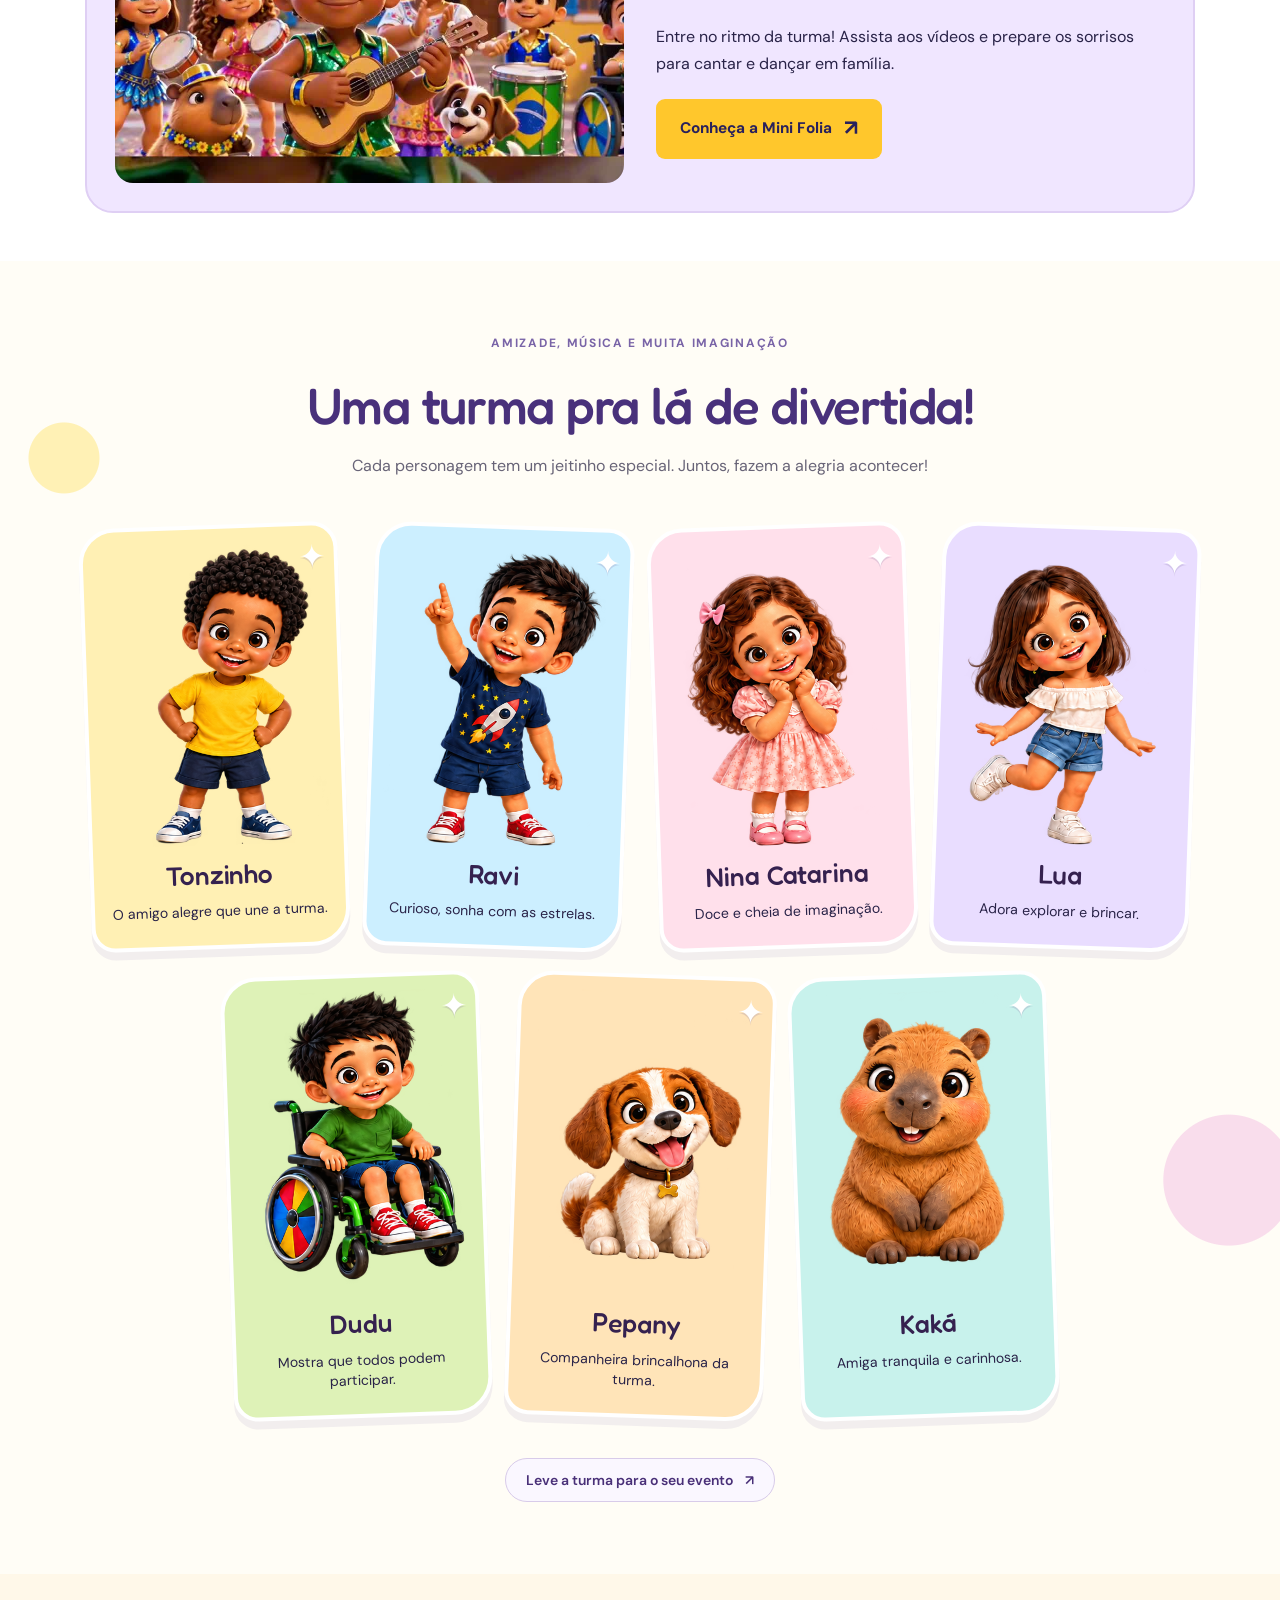
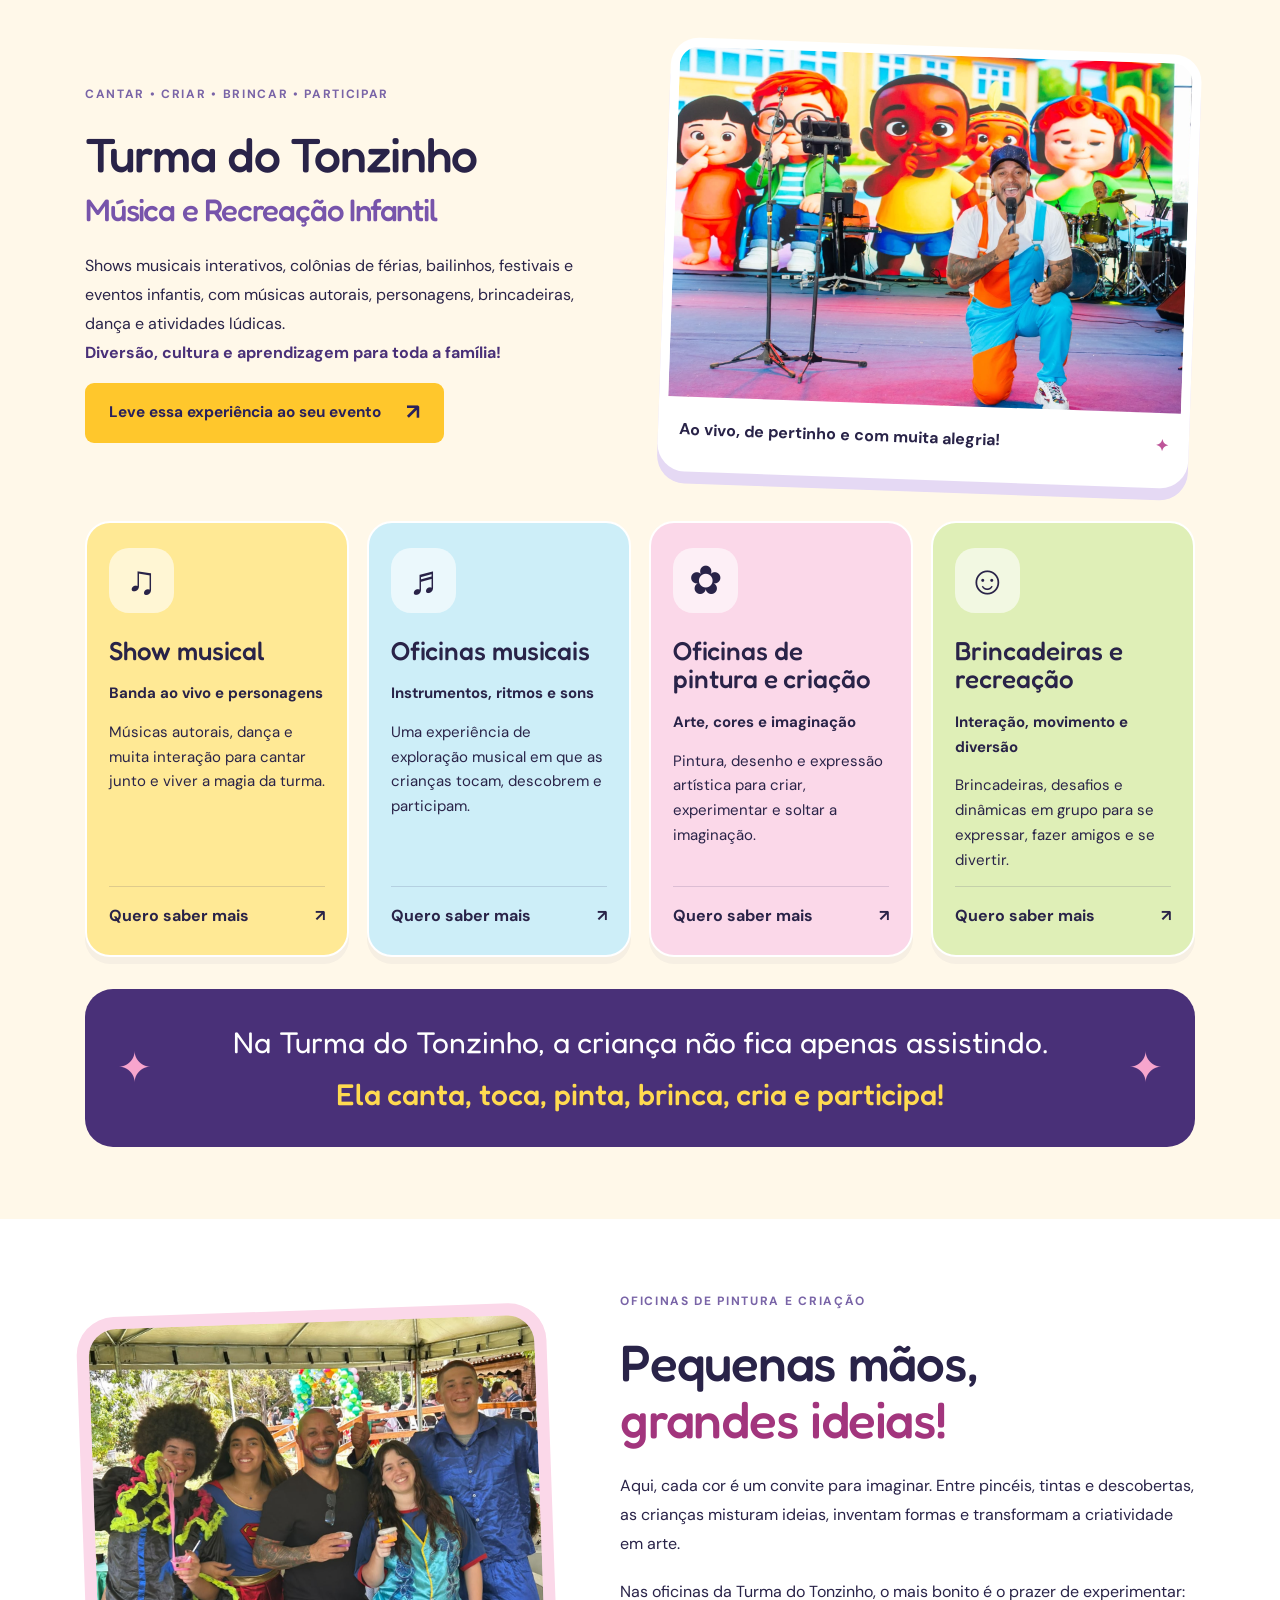
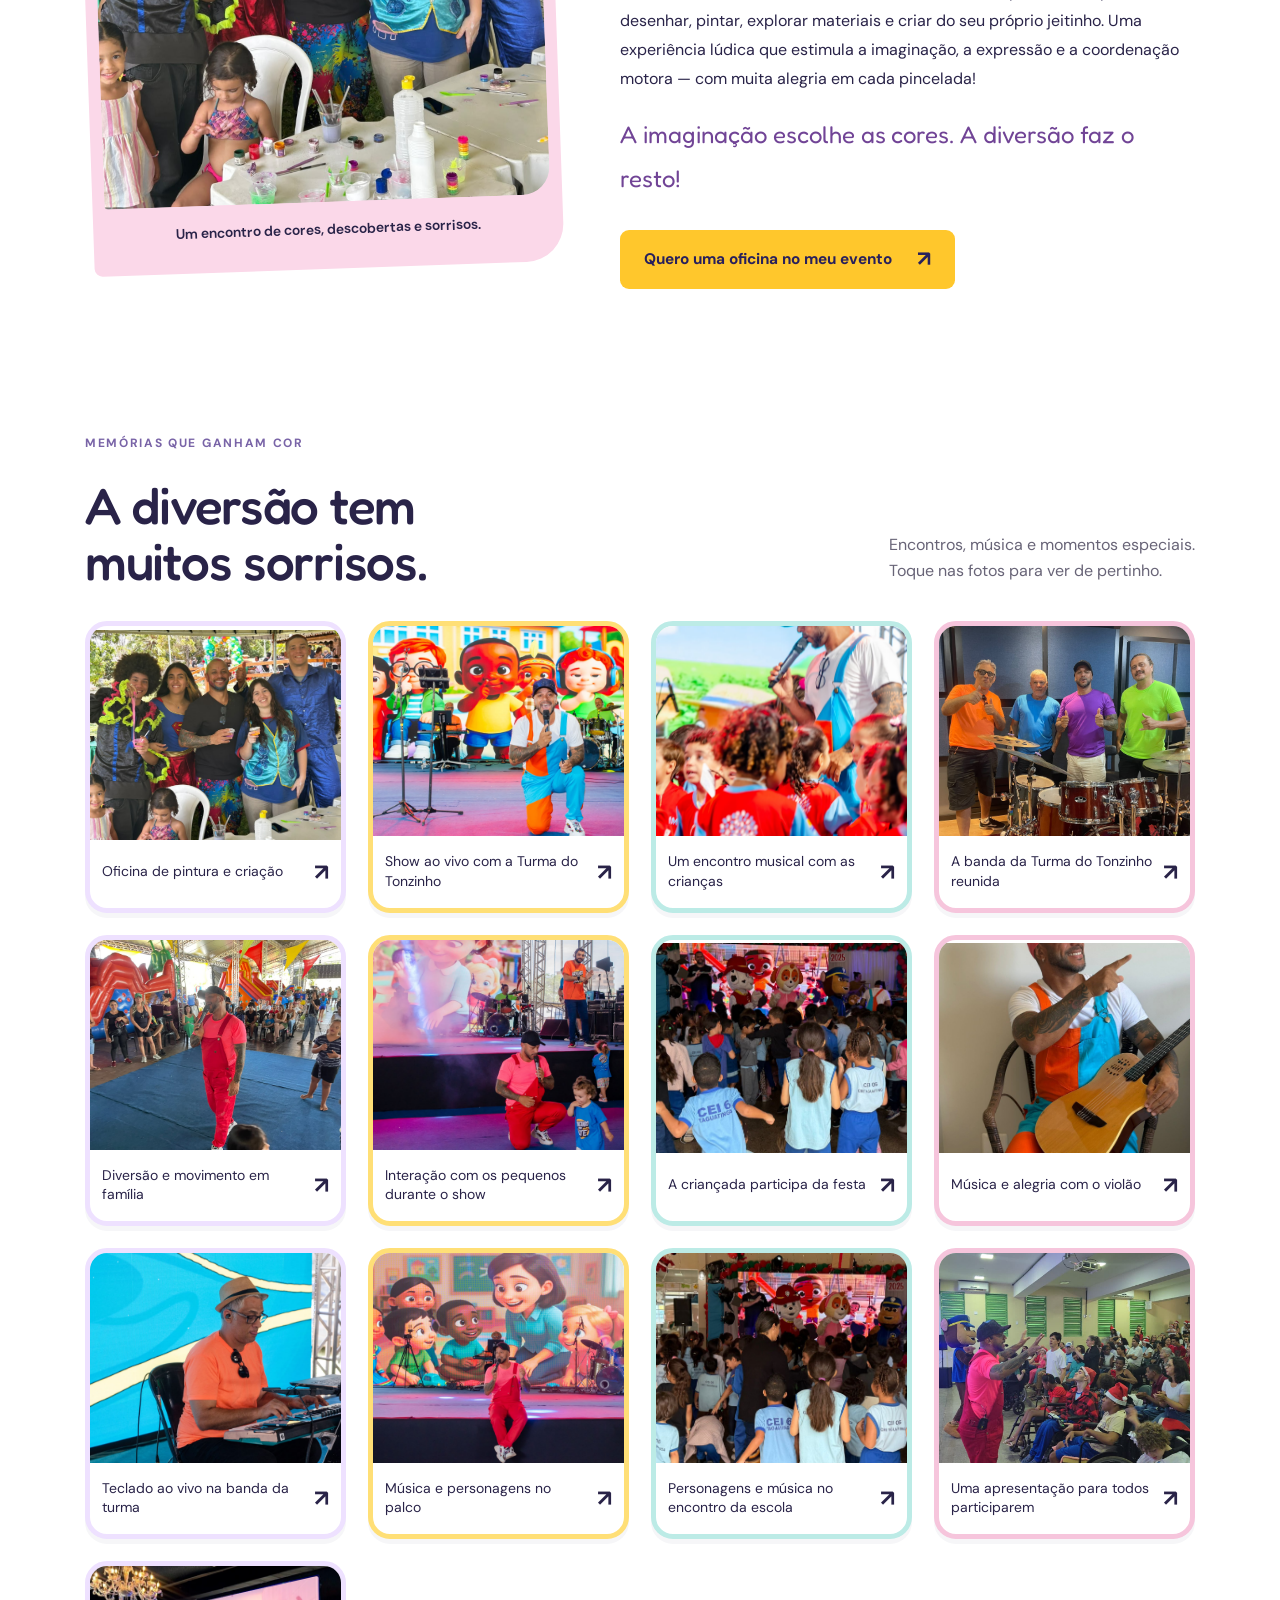
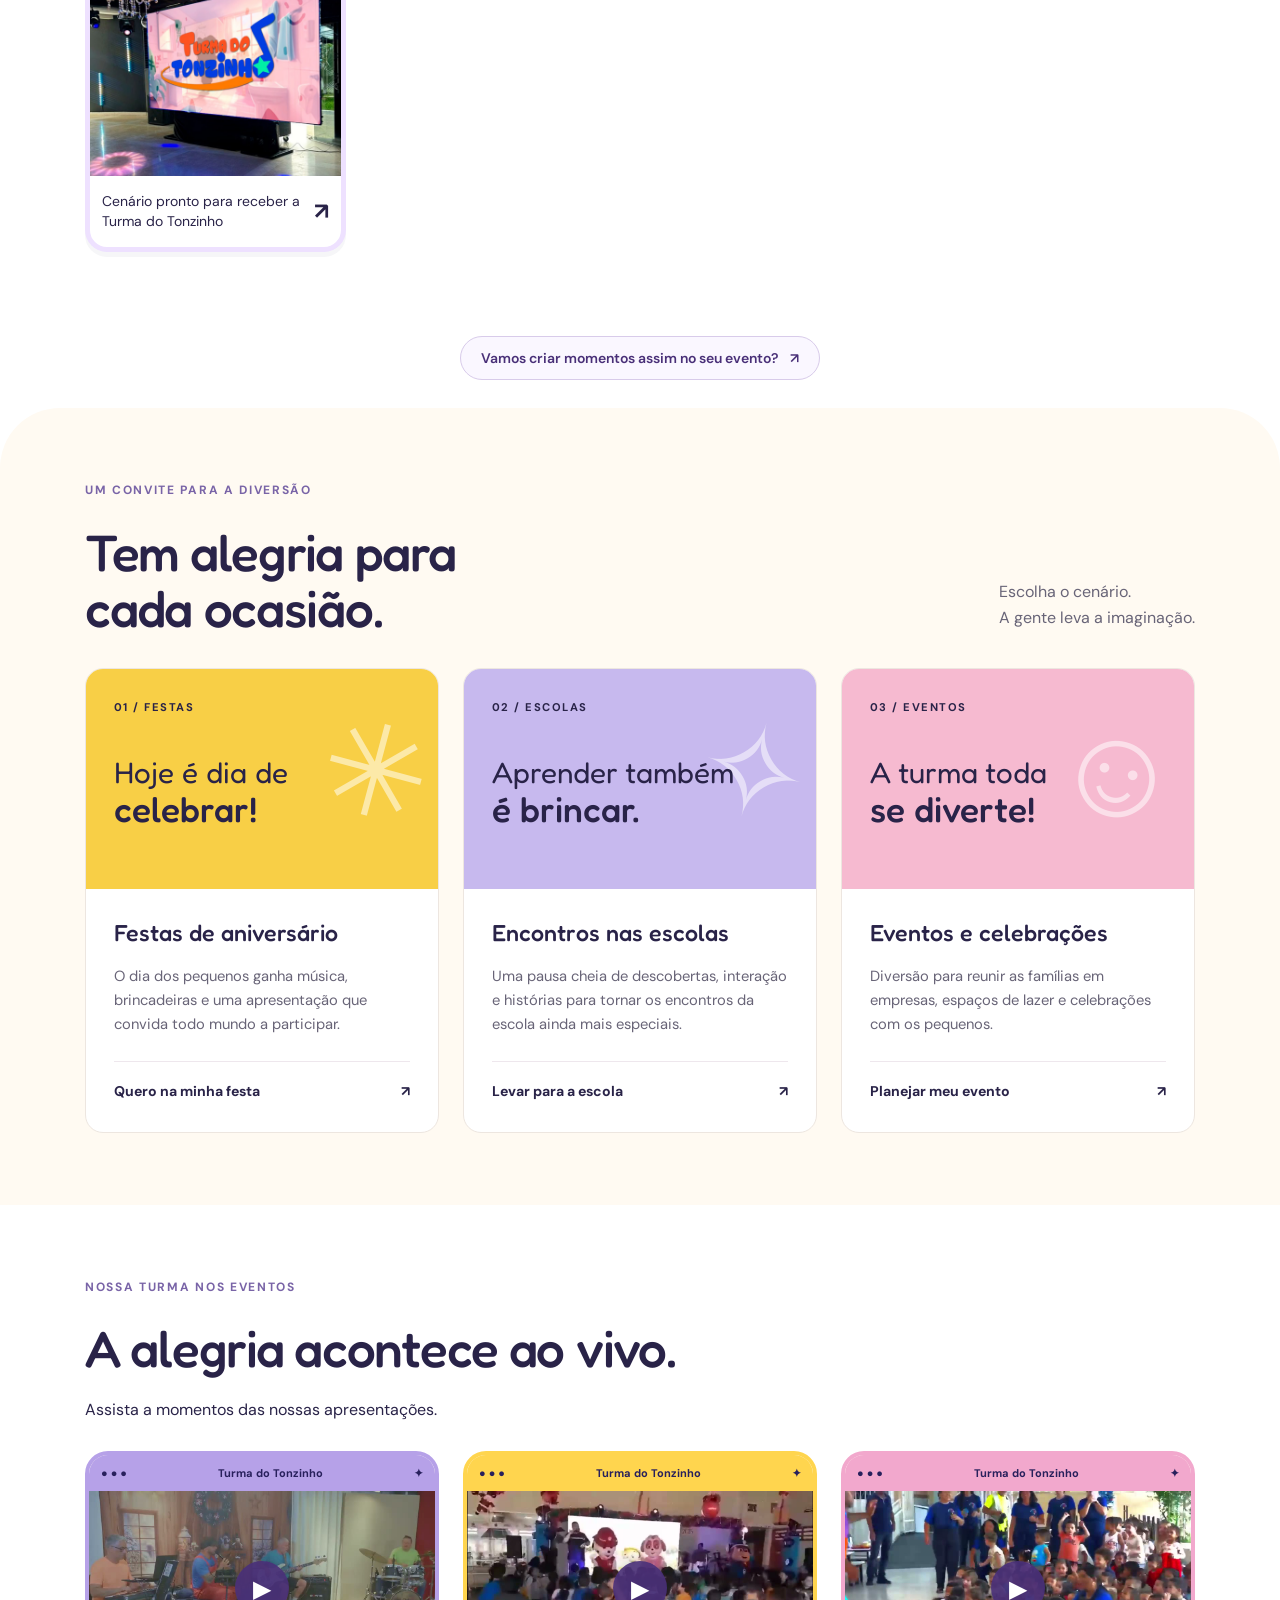
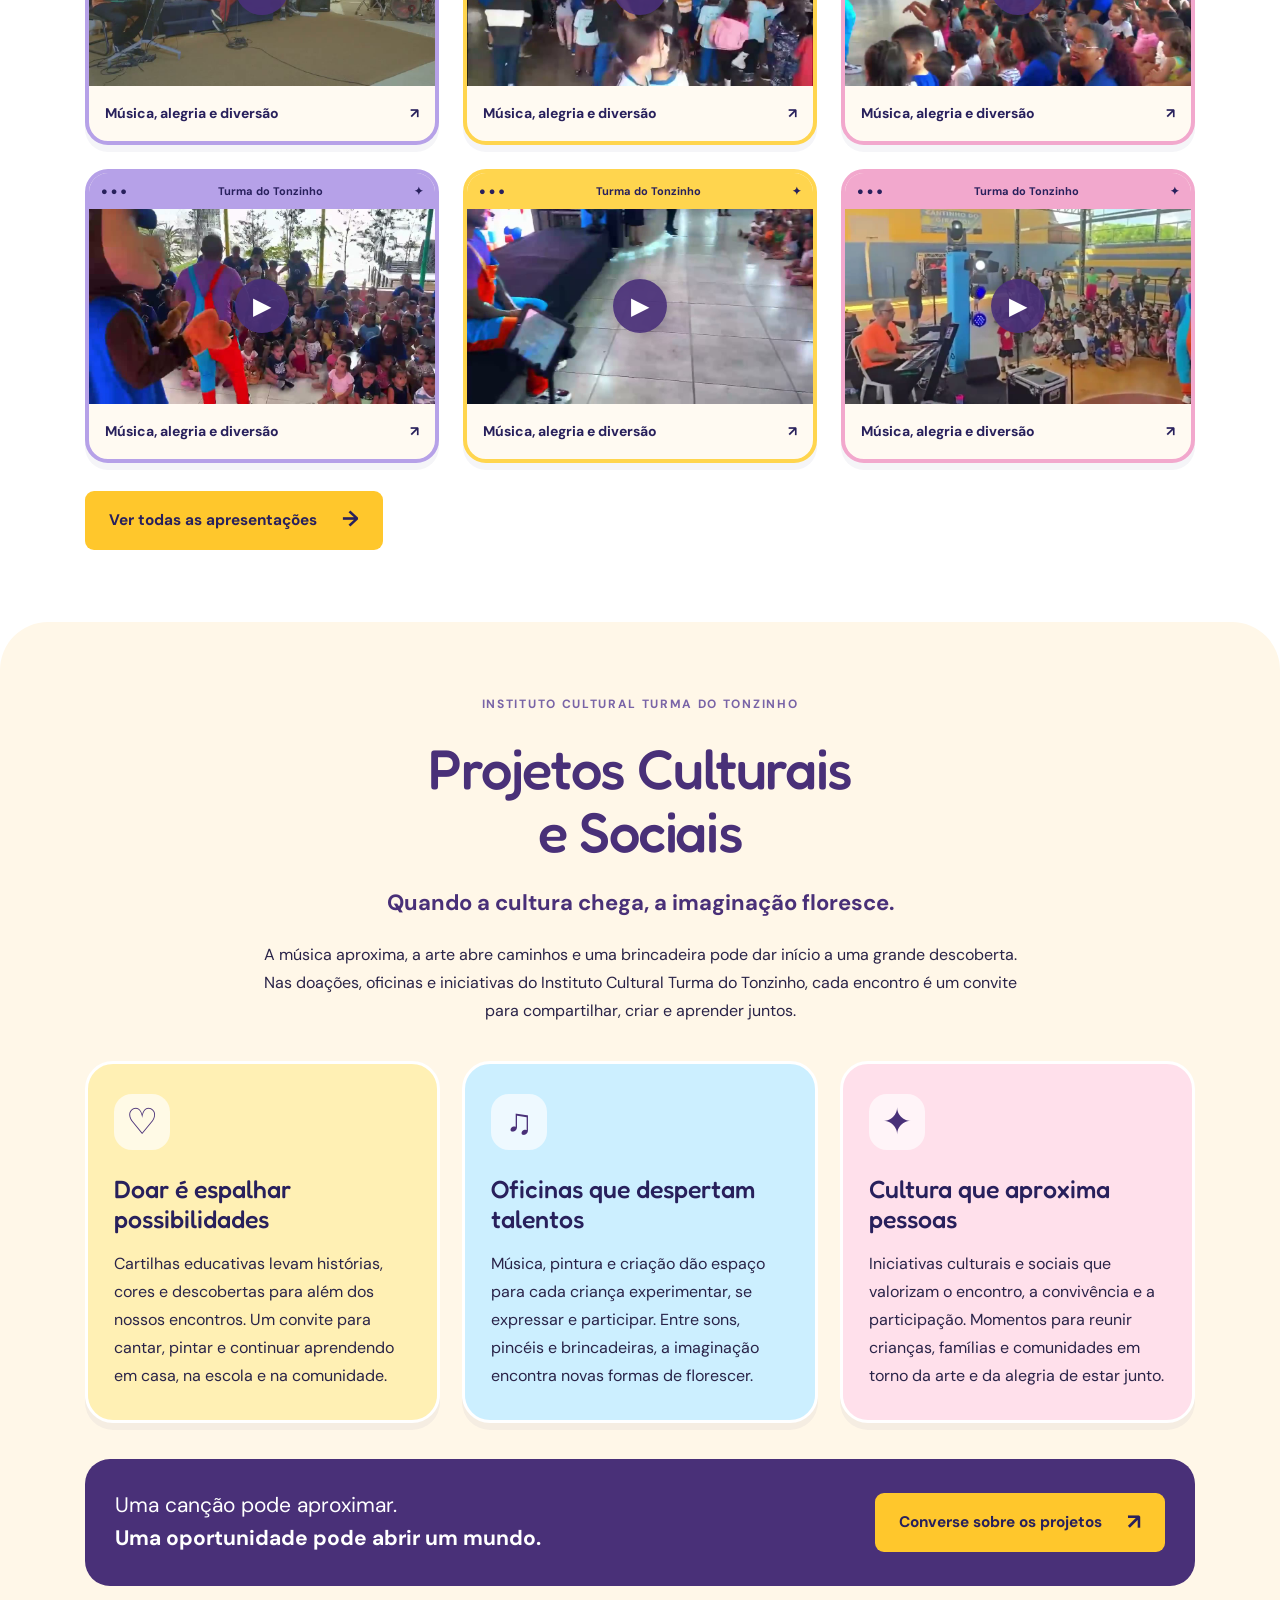
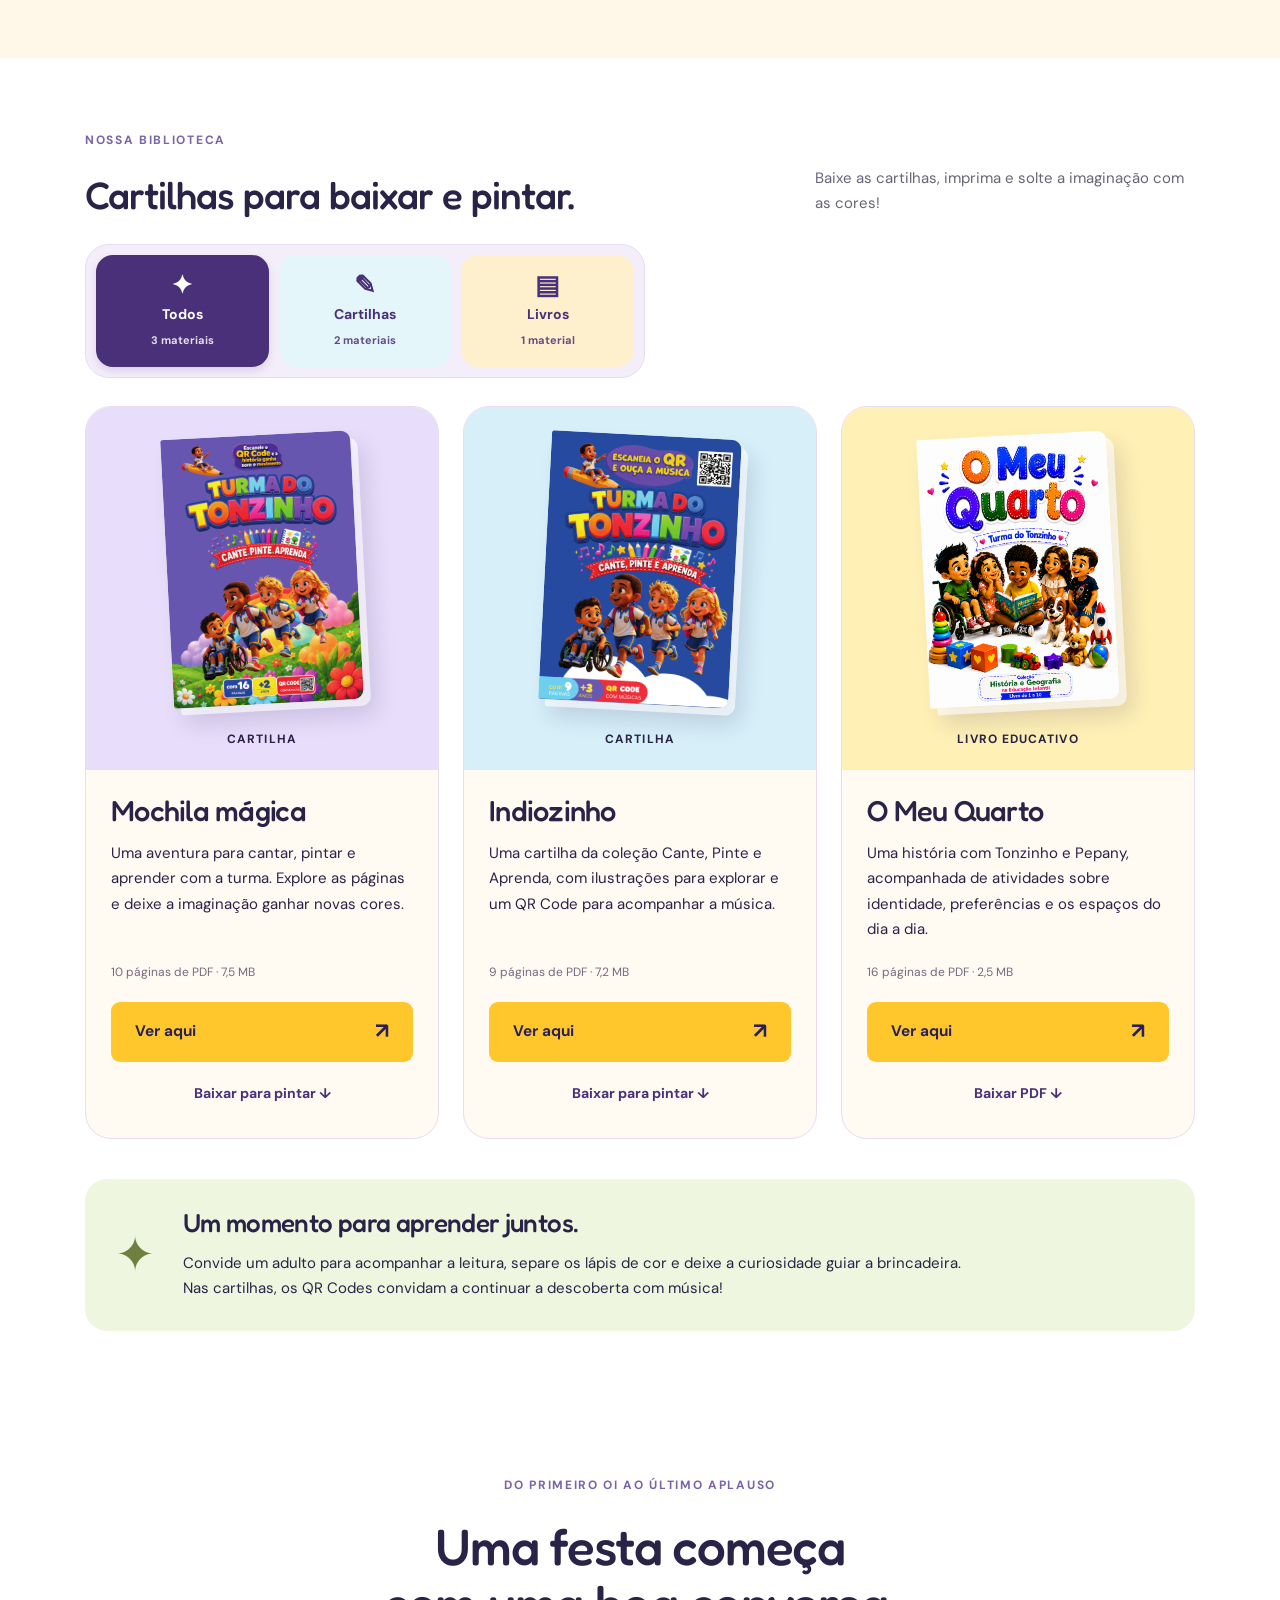
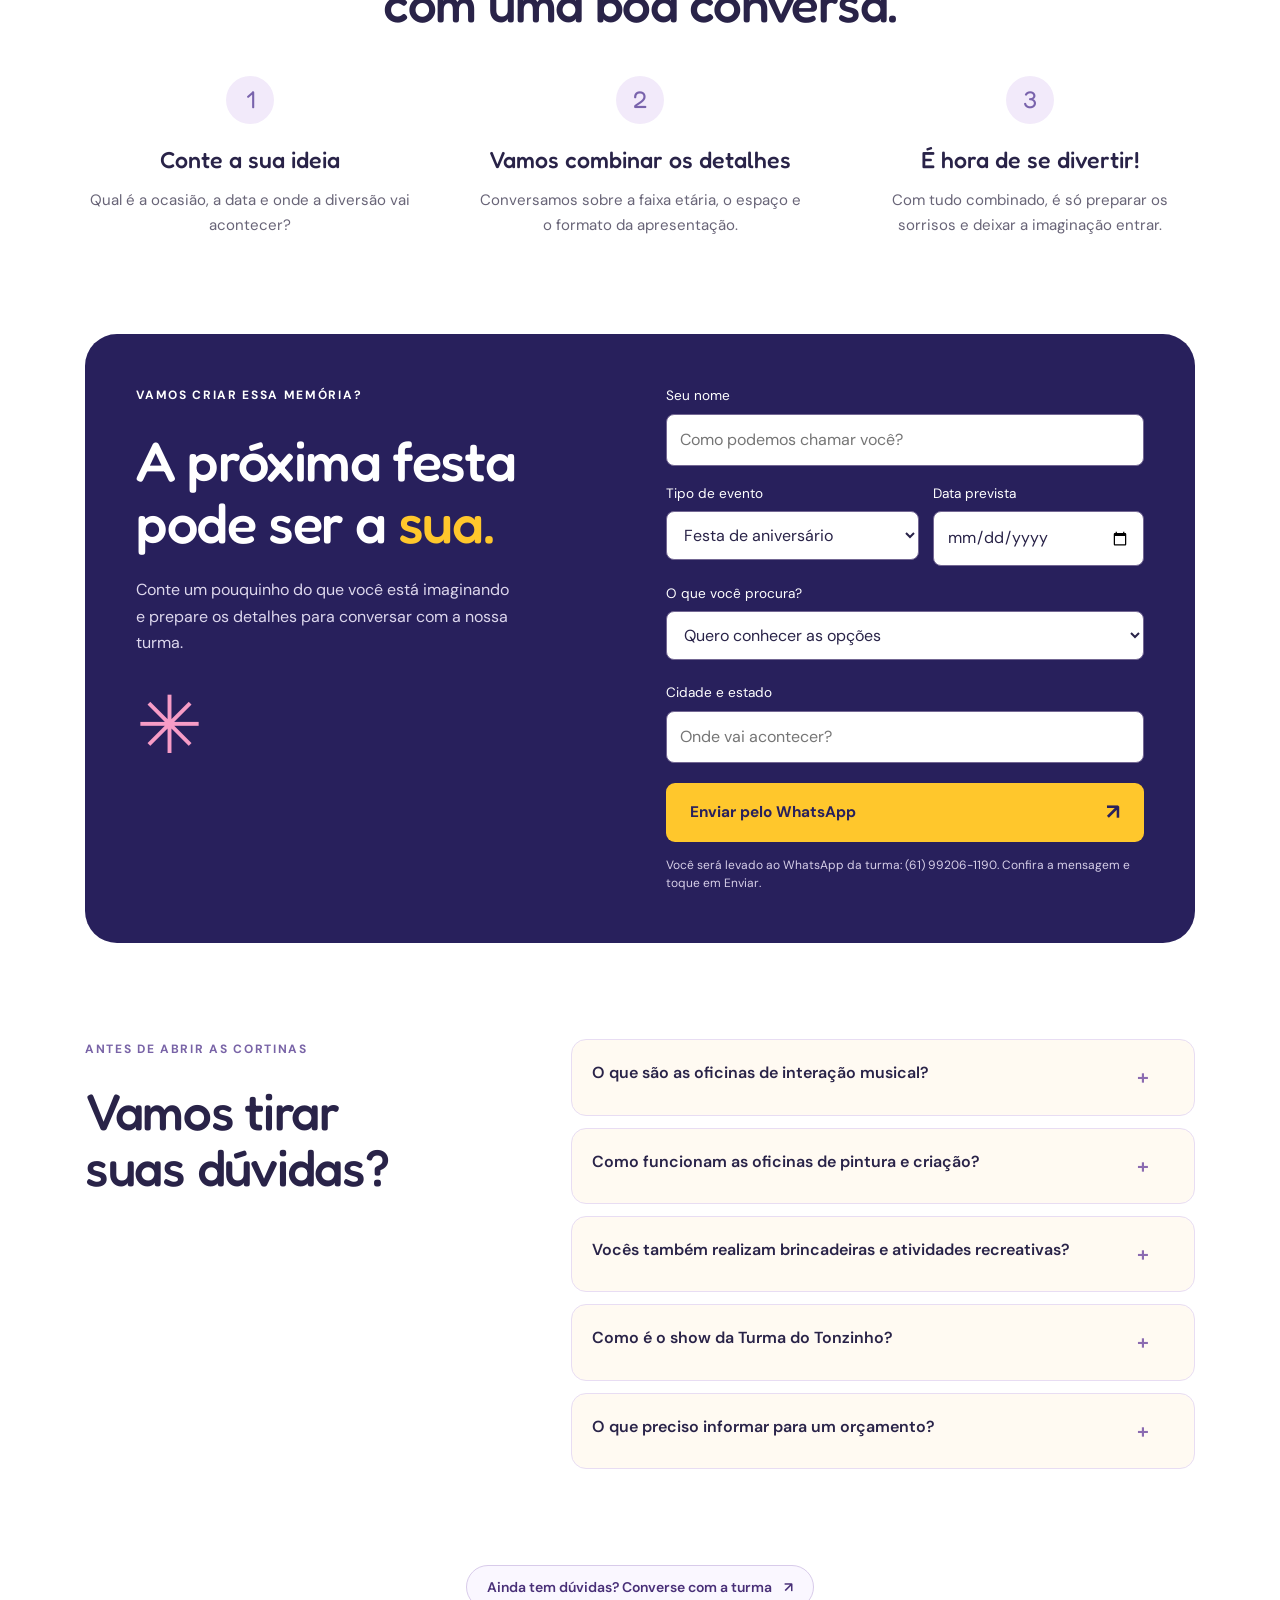
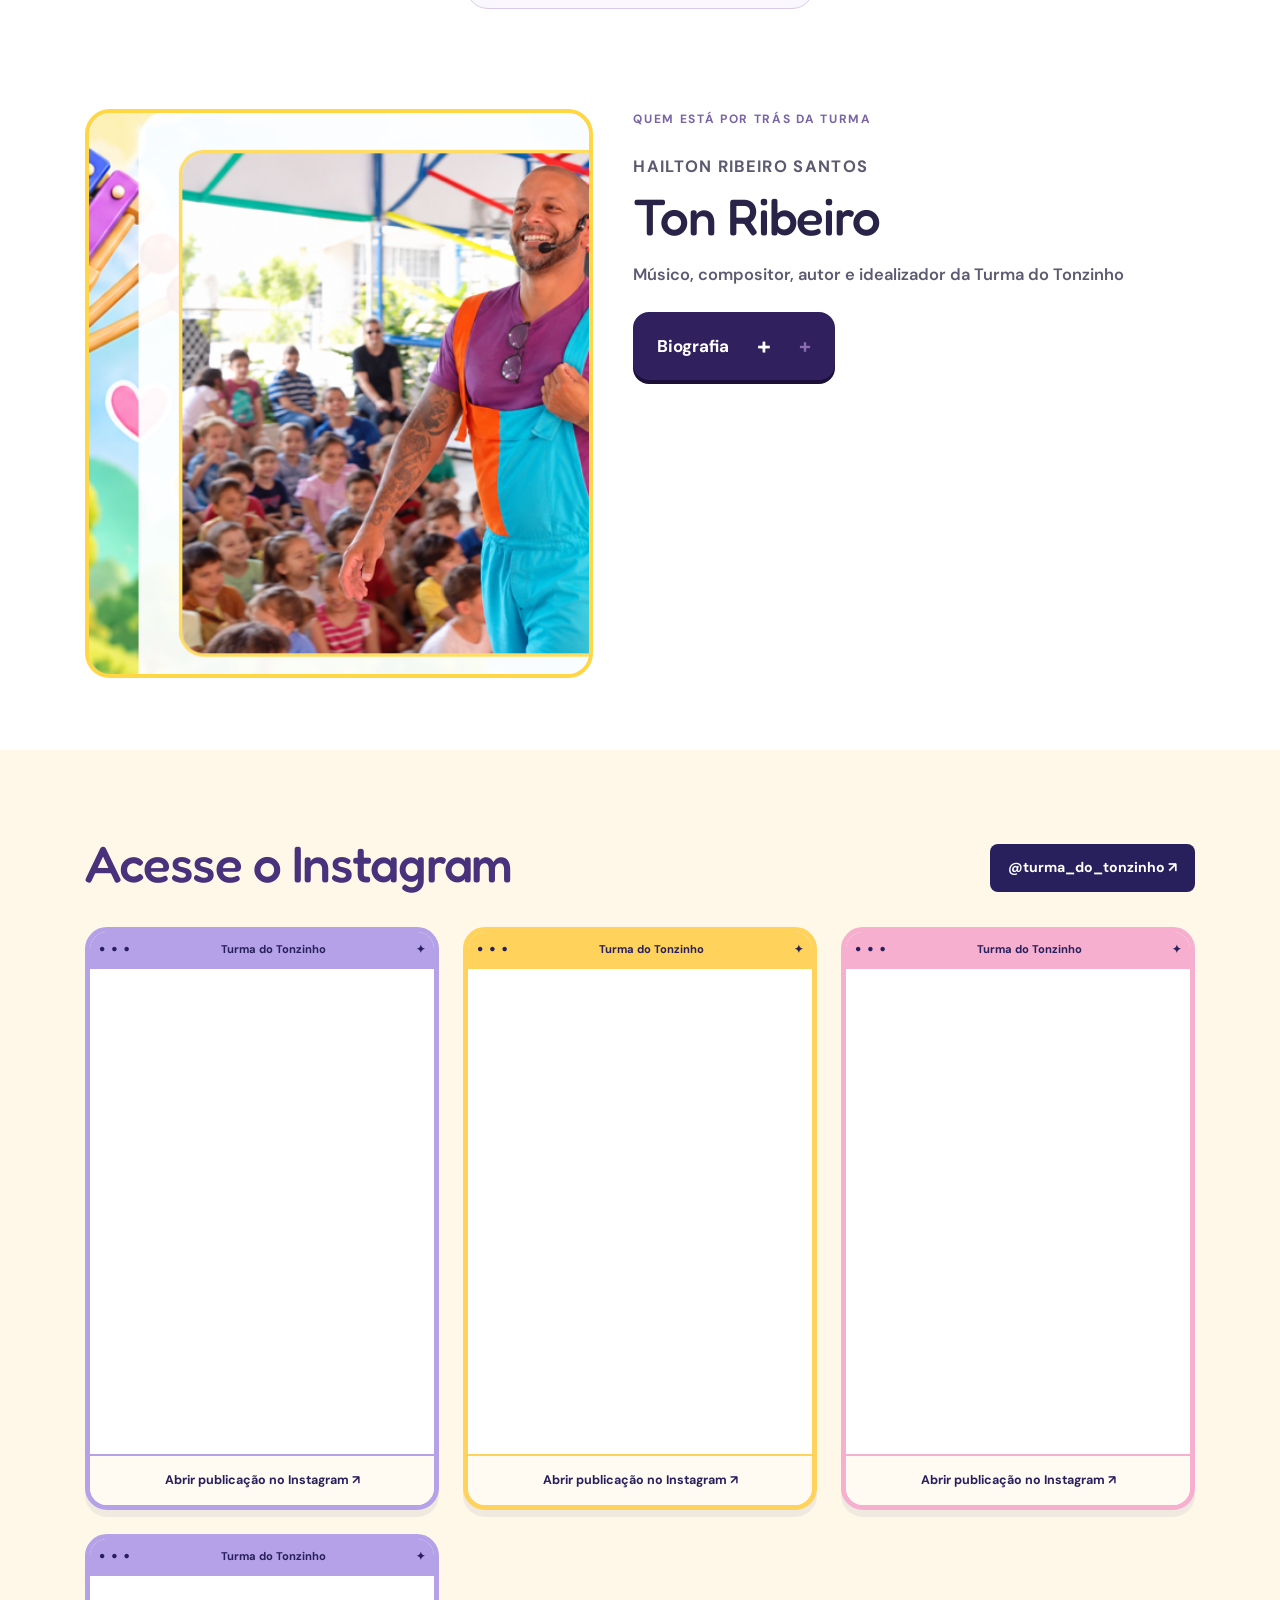
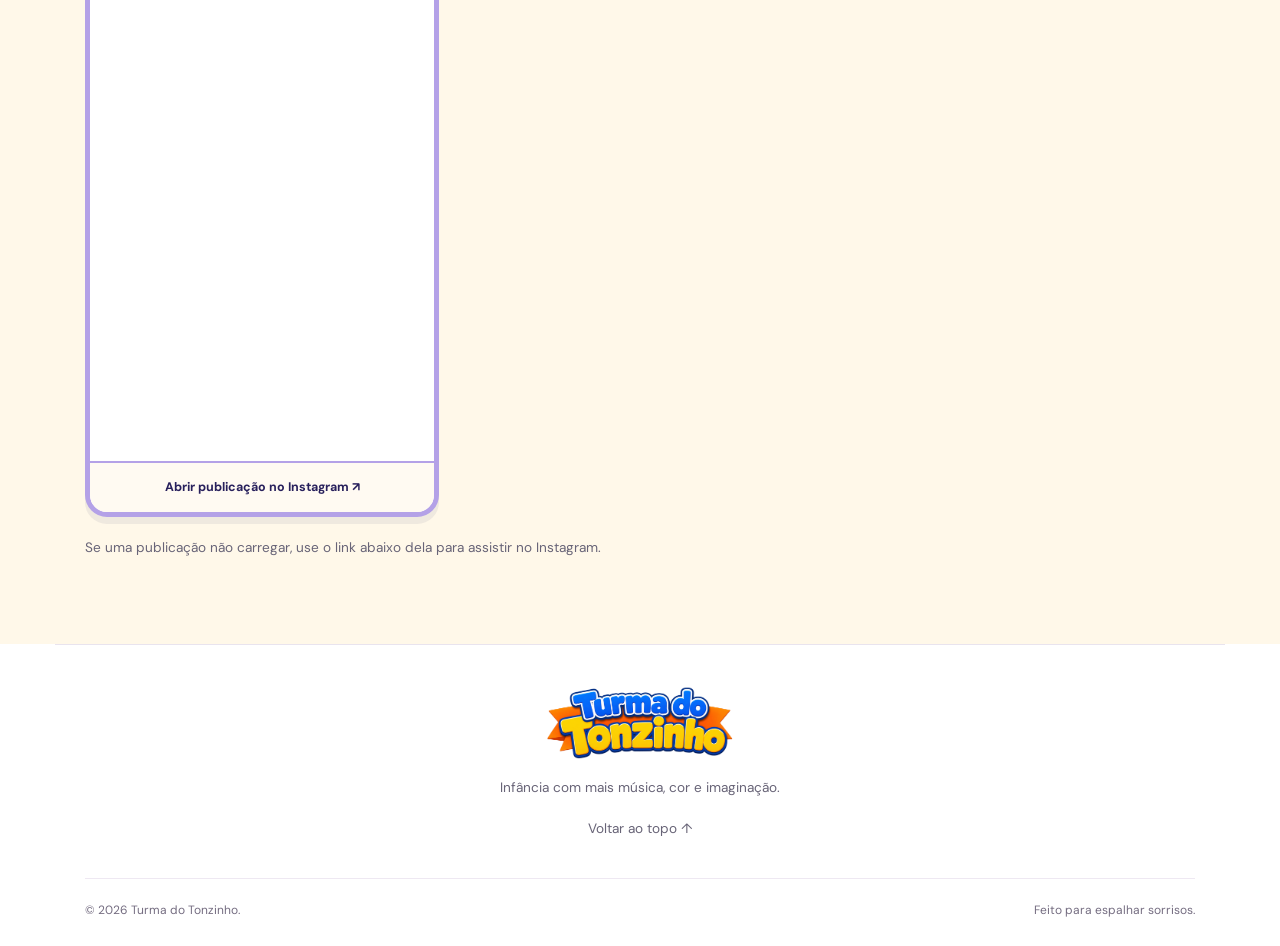
==== commit 1fce5a52: "Reproduz vinheta automaticamente em loop e remove controle por scroll" ====
--- a/index.html
+++ b/index.html
@@ -36,7 +36,7 @@
 <a class="skip" href="#conteudo">Pular para o conteúdo</a>
 <header class="header"><a class="logo logo-image" href="#inicio" aria-label="Turma do Tonzinho, início"><img src="logo-turma-do-tonzinho.png" alt="Turma do Tonzinho"></a><button class="menu-toggle" aria-label="Abrir menu" aria-expanded="false" aria-controls="nav">☰</button><nav id="nav" aria-label="Menu principal"><a href="#sobre">Nossa turma</a><a href="#experiencias">Serviços</a><a href="apresentacoes.html">Apresentações</a><a href="mini-folia.html">Mini Folia</a><a href="#cartilhas">Cartilhas e livros</a><a href="#projetos-sociais">Projetos sociais</a><a class="button small" href="#contato">Vamos fazer uma festa? <span>↗</span></a></nav></header>
 <main id="conteudo">
-<section class="hero" id="inicio"><div class="hero-video-wrap"><video class="hero-video" poster="vinheta-nova-capa.jpg" muted playsinline preload="auto" aria-label="Vinheta de abertura da Turma do Tonzinho"><source src="vinheta-abertura.mp4" type="video/mp4"></video><div class="hero-overlay"></div><span class="hero-scroll-hint">Role para animar</span><button class="video-control" type="button" aria-label="Ativar som da vinheta" aria-pressed="false">🔇 <span>Ativar som</span></button></div><div class="wave"></div><div class="hero-inner"><div class="hero-copy"><p class="eyebrow"><span></span> PEQUENOS MOMENTOS. GRANDES SORRISOS.</p><h1>A diversão <br>entra em <em>cena!</em></h1><p class="hero-description">Música, brincadeiras e um mundo de imaginação. A Turma do Tonzinho leva a magia da infância para o seu evento.</p><a class="button" href="apresentacoes.html">Conheça nossas apresentações <span>↗</span></a><div class="hero-note"><span>✳</span> Para cantar, brincar e guardar no coração.</div></div><div class="hero-visual"><img src="turma-personagens-kaka-acento.png" alt="Personagens da Turma do Tonzinho" fetchpriority="high"><span class="spark spark-one">✦</span><span class="spark spark-two">✧</span><div class="photo-label">A turma toda chegou! <span>☺</span></div></div></div><div class="hero-bottom"><span>Imaginação sem limites</span><span>✦</span><span>Diversão com carinho</span><span>✦</span><span>Todo mundo participa</span><span>✦</span><span>Memórias para a vida</span></div></section>
+<section class="hero" id="inicio"><div class="hero-video-wrap"><video class="hero-video" poster="vinheta-nova-capa.jpg" autoplay muted loop playsinline preload="auto" aria-label="Vinheta de abertura da Turma do Tonzinho"><source src="vinheta-abertura.mp4" type="video/mp4"></video><div class="hero-overlay"></div><button class="video-control" type="button" aria-label="Ativar som da vinheta" aria-pressed="false">🔇 <span>Ativar som</span></button></div><div class="wave"></div><div class="hero-inner"><div class="hero-copy"><p class="eyebrow"><span></span> PEQUENOS MOMENTOS. GRANDES SORRISOS.</p><h1>A diversão <br>entra em <em>cena!</em></h1><p class="hero-description">Música, brincadeiras e um mundo de imaginação. A Turma do Tonzinho leva a magia da infância para o seu evento.</p><a class="button" href="apresentacoes.html">Conheça nossas apresentações <span>↗</span></a><div class="hero-note"><span>✳</span> Para cantar, brincar e guardar no coração.</div></div><div class="hero-visual"><img src="turma-personagens-kaka-acento.png" alt="Personagens da Turma do Tonzinho" fetchpriority="high"><span class="spark spark-one">✦</span><span class="spark spark-two">✧</span><div class="photo-label">A turma toda chegou! <span>☺</span></div></div></div><div class="hero-bottom"><span>Imaginação sem limites</span><span>✦</span><span>Diversão com carinho</span><span>✦</span><span>Todo mundo participa</span><span>✦</span><span>Memórias para a vida</span></div></section>
 <section class="mini-folia-invite" aria-labelledby="mini-folia-invite-title"><a href="mini-folia.html" aria-label="Abrir Mini Folia da Turma do Tonzinho"><img src="mini-folia-casa-da-vovo.jpg" alt="Carnaval na Casa da Vovó com a Turma do Tonzinho" width="960" height="540" loading="lazy"></a><div><p class="eyebrow purple">MÚSICA, CORES E DIVERSÃO</p><h2 id="mini-folia-invite-title">Mini Folia da Turma do Tonzinho</h2><p>Entre no ritmo da turma! Assista aos vídeos e prepare os sorrisos para cantar e dançar em família.</p><a class="button" href="mini-folia.html">Conheça a Mini Folia <span aria-hidden="true">↗</span></a></div></section><section class="character-section" id="sobre"><div class="section"><div class="character-heading"><p class="eyebrow purple">AMIZADE, MÚSICA E MUITA IMAGINAÇÃO</p><h2>Uma turma pra lá de divertida!</h2><p>Cada personagem tem um jeitinho especial. Juntos, fazem a alegria acontecer!</p></div><div class="character-grid"><article class="character-card" style="--card-color:#fff0b4"><span class="character-star" aria-hidden="true">✦</span><div class="character-sprite" role="img" aria-label="Tonzinho" style="background-position:0.0% 0%"></div><h3>Tonzinho</h3><p>O amigo alegre que une a turma.</p></article><article class="character-card" style="--card-color:#ccefff"><span class="character-star" aria-hidden="true">✦</span><div class="character-sprite" role="img" aria-label="Ravi" style="background-position:33.333333333333336% 0%"></div><h3>Ravi</h3><p>Curioso, sonha com as estrelas.</p></article><article class="character-card" style="--card-color:#ffe0eb"><span class="character-star" aria-hidden="true">✦</span><div class="character-sprite" role="img" aria-label="Nina Catarina" style="background-position:66.66666666666667% 0%"></div><h3>Nina Catarina</h3><p>Doce e cheia de imaginação.</p></article><article class="character-card" style="--card-color:#e9ddff"><span class="character-star" aria-hidden="true">✦</span><div class="character-sprite" role="img" aria-label="Lua" style="background-position:100.0% 0%"></div><h3>Lua</h3><p>Adora explorar e brincar.</p></article><article class="character-card" style="--card-color:#def2b7"><span class="character-star" aria-hidden="true">✦</span><div class="character-sprite" role="img" aria-label="Dudu" style="background-position:0.0% 100%"></div><h3>Dudu</h3><p>Mostra que todos podem participar.</p></article><article class="character-card" style="--card-color:#ffe4b8"><span class="character-star" aria-hidden="true">✦</span><div class="character-sprite" role="img" aria-label="Pepany" style="background-position:33.333333333333336% 100%"></div><h3>Pepany</h3><p>Companheira brincalhona da turma.</p></article><article class="character-card" style="--card-color:#c8f2ec"><span class="character-star" aria-hidden="true">✦</span><div class="character-sprite" role="img" aria-label="Kaká" style="background-position:66.66666666666667% 100%"></div><h3>Kaká</h3><p>Amiga tranquila e carinhosa.</p></article></div><div class="quiet-cta"><a href="#contato">Leve a turma para o seu evento <span aria-hidden="true">↗</span></a></div></div></section>
 <section class="experiences" id="experiencias"><div class="section"><div class="experience-intro"><div><p class="eyebrow purple">CANTAR • CRIAR • BRINCAR • PARTICIPAR</p><h2>Turma do Tonzinho<span>Música e Recreação Infantil</span></h2><p>Shows musicais interativos, colônias de férias, bailinhos, festivais e eventos infantis, com músicas autorais, personagens, brincadeiras, dança e atividades lúdicas.</p><p class="experience-promise">Diversão, cultura e aprendizagem para toda a família!</p><a class="button" href="#contato">Leve essa experiência ao seu evento <span>↗</span></a></div><figure class="experience-cover"><img src="momento-04.jpg" alt="Show ao vivo da Turma do Tonzinho com banda e cenário colorido" loading="lazy" width="1600" height="1060"><figcaption>Ao vivo, de pertinho e com muita alegria! <span aria-hidden="true">✦</span></figcaption></figure></div><div class="service-grid"><article class="service-card service-show"><span class="service-icon" aria-hidden="true">♫</span><h3>Show musical</h3><p class="service-sub">Banda ao vivo e personagens</p><p>Músicas autorais, dança e muita interação para cantar junto e viver a magia da turma.</p><a href="#contato" data-service="Show musical">Quero saber mais <span aria-hidden="true">↗</span></a></article><article class="service-card service-musica"><span class="service-icon" aria-hidden="true">♬</span><h3>Oficinas musicais</h3><p class="service-sub">Instrumentos, ritmos e sons</p><p>Uma experiência de exploração musical em que as crianças tocam, descobrem e participam.</p><a href="#contato" data-service="Oficinas musicais">Quero saber mais <span aria-hidden="true">↗</span></a></article><article class="service-card service-arte"><span class="service-icon" aria-hidden="true">✿</span><h3>Oficinas de pintura e criação</h3><p class="service-sub">Arte, cores e imaginação</p><p>Pintura, desenho e expressão artística para criar, experimentar e soltar a imaginação.</p><a href="#contato" data-service="Oficinas de pintura e criação">Quero saber mais <span aria-hidden="true">↗</span></a></article><article class="service-card service-brincar"><span class="service-icon" aria-hidden="true">☺</span><h3>Brincadeiras e recreação</h3><p class="service-sub">Interação, movimento e diversão</p><p>Brincadeiras, desafios e dinâmicas em grupo para se expressar, fazer amigos e se divertir.</p><a href="#contato" data-service="Brincadeiras e recreação">Quero saber mais <span aria-hidden="true">↗</span></a></article></div><blockquote class="participation-quote"><span aria-hidden="true">✦</span><p>Na Turma do Tonzinho, a criança não fica apenas assistindo.<strong>Ela canta, toca, pinta, brinca, cria e participa!</strong></p><span aria-hidden="true">✦</span></blockquote></div></section><section class="painting section" id="oficinas-pintura"><figure><img src="oficina-pintura.jpg" alt="Equipe e crianças em uma oficina criativa, com tintas e pincéis sobre a mesa" loading="lazy" width="1200" height="1600"><figcaption>Um encontro de cores, descobertas e sorrisos.</figcaption></figure><div><p class="eyebrow purple">OFICINAS DE PINTURA E CRIAÇÃO</p><h2>Pequenas mãos,<br><em>grandes ideias!</em></h2><p>Aqui, cada cor é um convite para imaginar. Entre pincéis, tintas e descobertas, as crianças misturam ideias, inventam formas e transformam a criatividade em arte.</p><p>Nas oficinas da Turma do Tonzinho, o mais bonito é o prazer de experimentar: desenhar, pintar, explorar materiais e criar do seu próprio jeitinho. Uma experiência lúdica que estimula a imaginação, a expressão e a coordenação motora — com muita alegria em cada pincelada!</p><p class="painting-note">A imaginação escolhe as cores. A diversão faz o resto!</p><a class="button" href="#contato" data-service="Oficinas de pintura e criação">Quero uma oficina no meu evento <span>↗</span></a></div></section><section class="photo-section section" id="galeria"><div class="section-heading"><div><p class="eyebrow purple">MEMÓRIAS QUE GANHAM COR</p><h2>A diversão tem<br>muitos sorrisos.</h2></div><p>Encontros, música e momentos especiais.<br>Toque nas fotos para ver de pertinho.</p></div><div class="moment-grid"><button type="button" class="moment" aria-label="Ampliar foto: Oficina de pintura e criação"><img src="oficina-pintura.jpg" alt="Oficina de pintura e criação" loading="lazy"><span>Oficina de pintura e criação <b aria-hidden="true">↗</b></span></button><button type="button" class="moment" data-photo="3" aria-label="Ampliar foto: Show ao vivo com a Turma do Tonzinho"><img src="momento-04.jpg" alt="Show ao vivo com a Turma do Tonzinho" loading="lazy"><span>Show ao vivo com a Turma do Tonzinho <b aria-hidden="true">↗</b></span></button><button type="button" class="moment" data-photo="4" aria-label="Ampliar foto: Um encontro musical com as crianças"><img src="momento-05.jpg" alt="Um encontro musical com as crianças" loading="lazy"><span>Um encontro musical com as crianças <b aria-hidden="true">↗</b></span></button><button type="button" class="moment" data-photo="2" aria-label="Ampliar foto: A banda da Turma do Tonzinho reunida"><img src="momento-03.jpg" alt="A banda da Turma do Tonzinho reunida" loading="lazy"><span>A banda da Turma do Tonzinho reunida <b aria-hidden="true">↗</b></span></button><button type="button" class="moment" data-photo="5" aria-label="Ampliar foto: Diversão e movimento em família"><img src="momento-06.jpg" alt="Diversão e movimento em família" loading="lazy"><span>Diversão e movimento em família <b aria-hidden="true">↗</b></span></button><button type="button" class="moment" data-photo="7" aria-label="Ampliar foto: Interação com os pequenos durante o show"><img src="momento-08.jpg" alt="Interação com os pequenos durante o show" loading="lazy"><span>Interação com os pequenos durante o show <b aria-hidden="true">↗</b></span></button><button type="button" class="moment" data-photo="9" aria-label="Ampliar foto: A criançada participa da festa"><img src="momento-10.jpg" alt="A criançada participa da festa" loading="lazy"><span>A criançada participa da festa <b aria-hidden="true">↗</b></span></button><button type="button" class="moment" data-photo="1" aria-label="Ampliar foto: Música e alegria com o violão"><img src="momento-02.jpg" alt="Música e alegria com o violão" loading="lazy"><span>Música e alegria com o violão <b aria-hidden="true">↗</b></span></button><button type="button" class="moment" data-photo="8" aria-label="Ampliar foto: Teclado ao vivo na banda da turma"><img src="momento-09.jpg" alt="Teclado ao vivo na banda da turma" loading="lazy"><span>Teclado ao vivo na banda da turma <b aria-hidden="true">↗</b></span></button><button type="button" class="moment" data-photo="6" aria-label="Ampliar foto: Música e personagens no palco"><img src="momento-07.jpg" alt="Música e personagens no palco" loading="lazy"><span>Música e personagens no palco <b aria-hidden="true">↗</b></span></button><button type="button" class="moment" data-photo="10" aria-label="Ampliar foto: Personagens e música no encontro da escola"><img src="momento-11.jpg" alt="Personagens e música no encontro da escola" loading="lazy"><span>Personagens e música no encontro da escola <b aria-hidden="true">↗</b></span></button><button type="button" class="moment" data-photo="11" aria-label="Ampliar foto: Uma apresentação para todos participarem"><img src="momento-12.jpg" alt="Uma apresentação para todos participarem" loading="lazy"><span>Uma apresentação para todos participarem <b aria-hidden="true">↗</b></span></button><button type="button" class="moment" data-photo="0" aria-label="Ampliar foto: Cenário pronto para receber a Turma do Tonzinho"><img src="momento-01.jpg" alt="Cenário pronto para receber a Turma do Tonzinho" loading="lazy"><span>Cenário pronto para receber a Turma do Tonzinho <b aria-hidden="true">↗</b></span></button></div></section><dialog class="photo-dialog" aria-label="Galeria de fotos"><button class="photo-close" type="button" aria-label="Fechar foto">✕</button><figure><img id="expanded-photo" alt=""><figcaption id="photo-caption"></figcaption></figure><div class="photo-controls"><button type="button" id="photo-prev" aria-label="Foto anterior">←</button><span id="photo-count" aria-live="polite"></span><button type="button" id="photo-next" aria-label="Próxima foto">→</button></div></dialog><div class="quiet-cta"><a href="#contato">Vamos criar momentos assim no seu evento? <span aria-hidden="true">↗</span></a></div><section class="shows" id="apresentacoes"><div class="section"><div class="section-heading"><div><p class="eyebrow purple">UM CONVITE PARA A DIVERSÃO</p><h2>Tem alegria para<br>cada ocasião.</h2></div><p>Escolha o cenário.<br>A gente leva a imaginação.</p></div><div class="cards"><article class="card"><div class="card-top birthday"><span class="card-number">01 / FESTAS</span><span class="card-symbol">✳</span><p>Hoje é dia de<br><strong>celebrar!</strong></p></div><div class="card-body"><h3>Festas de aniversário</h3><p>O dia dos pequenos ganha música, brincadeiras e uma apresentação que convida todo mundo a participar.</p><a href="#contato" data-event="Festa de aniversário">Quero na minha festa <span>↗</span></a></div></article><article class="card"><div class="card-top school"><span class="card-number">02 / ESCOLAS</span><span class="card-symbol">✧</span><p>Aprender também<br><strong>é brincar.</strong></p></div><div class="card-body"><h3>Encontros nas escolas</h3><p>Uma pausa cheia de descobertas, interação e histórias para tornar os encontros da escola ainda mais especiais.</p><a href="#contato" data-event="Apresentação na escola">Levar para a escola <span>↗</span></a></div></article><article class="card"><div class="card-top events"><span class="card-number">03 / EVENTOS</span><span class="card-symbol">☺</span><p>A turma toda<br><strong>se diverte!</strong></p></div><div class="card-body"><h3>Eventos e celebrações</h3><p>Diversão para reunir as famílias em empresas, espaços de lazer e celebrações com os pequenos.</p><a href="#contato" data-event="Evento ou celebração">Planejar meu evento <span>↗</span></a></div></article></div></div></section>
 <section class="section event-preview"><p class="eyebrow purple">NOSSA TURMA NOS EVENTOS</p><h2>A alegria acontece ao vivo.</h2><p>Assista a momentos das nossas apresentações.</p><div class="show-grid"><button class="show-window" type="button" data-show-video="show-novo-1.mp4" aria-label="Assistir ao vídeo 1 da Turma do Tonzinho"><span class="show-window-bar" aria-hidden="true">● ● ● <span>Turma do Tonzinho</span>✦</span><span class="show-thumb"><img src="show-novo-1.jpg" loading="lazy" alt=""><span class="show-play" aria-hidden="true">▶</span></span><span class="show-caption">Música, alegria e diversão <span aria-hidden="true">↗</span></span></button><button class="show-window" type="button" data-show-video="show-novo-2.mp4" aria-label="Assistir ao vídeo 2 da Turma do Tonzinho"><span class="show-window-bar" aria-hidden="true">● ● ● <span>Turma do Tonzinho</span>✦</span><span class="show-thumb"><img src="show-novo-2.jpg" loading="lazy" alt=""><span class="show-play" aria-hidden="true">▶</span></span><span class="show-caption">Música, alegria e diversão <span aria-hidden="true">↗</span></span></button><button class="show-window" type="button" data-show-video="show-novo-3.mp4" aria-label="Assistir ao vídeo 3 da Turma do Tonzinho"><span class="show-window-bar" aria-hidden="true">● ● ● <span>Turma do Tonzinho</span>✦</span><span class="show-thumb"><img src="show-novo-3.jpg" loading="lazy" alt=""><span class="show-play" aria-hidden="true">▶</span></span><span class="show-caption">Música, alegria e diversão <span aria-hidden="true">↗</span></span></button><button class="show-window" type="button" data-show-video="show-novo-4.mp4" aria-label="Assistir ao vídeo 4 da Turma do Tonzinho"><span class="show-window-bar" aria-hidden="true">● ● ● <span>Turma do Tonzinho</span>✦</span><span class="show-thumb"><img src="show-novo-4.jpg" loading="lazy" alt=""><span class="show-play" aria-hidden="true">▶</span></span><span class="show-caption">Música, alegria e diversão <span aria-hidden="true">↗</span></span></button><button class="show-window" type="button" data-show-video="show-novo-5.mp4" aria-label="Assistir ao vídeo 5 da Turma do Tonzinho"><span class="show-window-bar" aria-hidden="true">● ● ● <span>Turma do Tonzinho</span>✦</span><span class="show-thumb"><img src="show-novo-5.jpg" loading="lazy" alt=""><span class="show-play" aria-hidden="true">▶</span></span><span class="show-caption">Música, alegria e diversão <span aria-hidden="true">↗</span></span></button><button class="show-window" type="button" data-show-video="show-novo-6.mp4" aria-label="Assistir ao vídeo 6 da Turma do Tonzinho"><span class="show-window-bar" aria-hidden="true">● ● ● <span>Turma do Tonzinho</span>✦</span><span class="show-thumb"><img src="show-novo-6.jpg" loading="lazy" alt=""><span class="show-play" aria-hidden="true">▶</span></span><span class="show-caption">Música, alegria e diversão <span aria-hidden="true">↗</span></span></button></div><a class="button" href="apresentacoes.html">Ver todas as apresentações <span>→</span></a></section><section class="social-projects" id="projetos-sociais" aria-labelledby="social-title"><div class="section"><div class="social-intro"><p class="eyebrow purple">INSTITUTO CULTURAL TURMA DO TONZINHO</p><h2 id="social-title">Projetos Culturais<br>e Sociais</h2><p class="social-lead">Quando a cultura chega, a imaginação floresce.</p><p>A música aproxima, a arte abre caminhos e uma brincadeira pode dar início a uma grande descoberta. Nas doações, oficinas e iniciativas do Instituto Cultural Turma do Tonzinho, cada encontro é um convite para compartilhar, criar e aprender juntos.</p></div><div class="social-grid"><article class="social-card social-yellow"><span class="social-symbol" aria-hidden="true">♡</span><h3>Doar é espalhar possibilidades</h3><p>Cartilhas educativas levam histórias, cores e descobertas para além dos nossos encontros. Um convite para cantar, pintar e continuar aprendendo em casa, na escola e na comunidade.</p></article><article class="social-card social-blue"><span class="social-symbol" aria-hidden="true">♫</span><h3>Oficinas que despertam talentos</h3><p>Música, pintura e criação dão espaço para cada criança experimentar, se expressar e participar. Entre sons, pincéis e brincadeiras, a imaginação encontra novas formas de florescer.</p></article><article class="social-card social-pink"><span class="social-symbol" aria-hidden="true">✦</span><h3>Cultura que aproxima pessoas</h3><p>Iniciativas culturais e sociais que valorizam o encontro, a convivência e a participação. Momentos para reunir crianças, famílias e comunidades em torno da arte e da alegria de estar junto.</p></article></div><div class="social-invite"><p>Uma canção pode aproximar.<br><strong>Uma oportunidade pode abrir um mundo.</strong></p><a class="button" href="https://wa.me/5561992061190?text=Ol%C3%A1%21%20Quero%20conhecer%20os%20Projetos%20Culturais%20e%20Sociais%20do%20Instituto%20Cultural%20Turma%20do%20Tonzinho." target="_blank" rel="noopener">Converse sobre os projetos <span aria-hidden="true">↗</span></a></div></div></section><section class="section library-collection" id="cartilhas" aria-labelledby="collection-title"><div class="library-heading"><div><p class="eyebrow purple">NOSSA BIBLIOTECA</p><h2 id="collection-title">Cartilhas para baixar e pintar.</h2></div><p>Baixe as cartilhas, imprima e solte a imaginação com as cores!</p></div><div class="library-filters" role="group" aria-label="Filtrar materiais"><button type="button" data-filter="all" aria-pressed="true"><i aria-hidden="true">✦</i><b>Todos</b> <span>3</span></button><button type="button" data-filter="cartilha" aria-pressed="false"><i aria-hidden="true">✎</i><b>Cartilhas</b> <span>2</span></button><button type="button" data-filter="livro" aria-pressed="false"><i aria-hidden="true">▤</i><b>Livros</b> <span>1</span></button></div><p class="sr-only" id="filter-status" role="status">3 materiais disponíveis</p><div class="book-grid"><article class="book-card" data-category="cartilha"><div class="book-stage cartilha"><div class="book-cover spread"><img src="capa-mochila.png" alt="Capa de Mochila mágica, da Turma do Tonzinho" width="708" height="1000"></div><span class="book-badge">Cartilha</span></div><div class="book-info"><h2>Mochila mágica</h2><p>Uma aventura para cantar, pintar e aprender com a turma. Explore as páginas e deixe a imaginação ganhar novas cores.</p><span class="book-meta">10 páginas de PDF · 7,5 MB</span><div class="book-actions"><button type="button" class="button read-book" data-pdf="cartilha-mochila-magica.pdf" data-pages="10" data-prefix="mochila" data-title="Mochila mágica">Ver aqui <span aria-hidden="true">↗</span></button><a class="book-download" href="cartilha-mochila-magica.pdf" download>Baixar para pintar <span aria-hidden="true">↓</span></a></div></div></article><article class="book-card" data-category="cartilha"><div class="book-stage cartilha"><div class="book-cover spread"><img src="capa-indiozinho.png" alt="Capa de Indiozinho, da Turma do Tonzinho" width="708" height="1000"></div><span class="book-badge">Cartilha</span></div><div class="book-info"><h2>Indiozinho</h2><p>Uma cartilha da coleção Cante, Pinte e Aprenda, com ilustrações para explorar e um QR Code para acompanhar a música.</p><span class="book-meta">9 páginas de PDF · 7,2 MB</span><div class="book-actions"><button type="button" class="button read-book" data-pdf="cartilha-indiozinho.pdf" data-pages="9" data-prefix="indiozinho" data-title="Indiozinho">Ver aqui <span aria-hidden="true">↗</span></button><a class="book-download" href="cartilha-indiozinho.pdf" download>Baixar para pintar <span aria-hidden="true">↓</span></a></div></div></article><article class="book-card" data-category="livro"><div class="book-stage livro"><div class="book-cover portrait"><img src="capa-livro.png" alt="Capa de O Meu Quarto, da Turma do Tonzinho" width="708" height="1000"></div><span class="book-badge">Livro educativo</span></div><div class="book-info"><h2>O Meu Quarto</h2><p>Uma história com Tonzinho e Pepany, acompanhada de atividades sobre identidade, preferências e os espaços do dia a dia.</p><span class="book-meta">16 páginas de PDF · 2,5 MB</span><div class="book-actions"><button type="button" class="button read-book" data-pdf="livro-o-meu-quarto.pdf" data-pages="16" data-prefix="quarto" data-title="O Meu Quarto">Ver aqui <span aria-hidden="true">↗</span></button><a class="book-download" href="livro-o-meu-quarto.pdf" download>Baixar PDF <span aria-hidden="true">↓</span></a></div></div></article></div><section class="reading-tips"><span aria-hidden="true">✦</span><div><h2>Um momento para aprender juntos.</h2><p>Convide um adulto para acompanhar a leitura, separe os lápis de cor e deixe a curiosidade guiar a brincadeira. Nas cartilhas, os QR Codes convidam a continuar a descoberta com música!</p></div></section></section><section class="steps section" id="como-funciona"><p class="eyebrow purple">DO PRIMEIRO OI AO ÚLTIMO APLAUSO</p><h2>Uma festa começa<br>com uma boa conversa.</h2><div class="steps-grid"><article><span>1</span><h3>Conte a sua ideia</h3><p>Qual é a ocasião, a data e onde a diversão vai acontecer?</p></article><article><span>2</span><h3>Vamos combinar os detalhes</h3><p>Conversamos sobre a faixa etária, o espaço e o formato da apresentação.</p></article><article><span>3</span><h3>É hora de se divertir!</h3><p>Com tudo combinado, é só preparar os sorrisos e deixar a imaginação entrar.</p></article></div></section>
@@ -56,5 +56,5 @@
 reader.addEventListener('close',()=>{document.querySelector('#reader-image').removeAttribute('src');document.body.classList.remove('reader-open');});
 reader.addEventListener('click',event=>{if(event.target===reader)reader.close();});
 document.querySelector('#year').textContent=new Date().getFullYear();
-})();</script><dialog class="show-dialog" aria-labelledby="show-dialog-title"><div class="show-dialog-head"><h2 id="show-dialog-title">Turma do Tonzinho ao vivo</h2><button type="button" class="show-close" aria-label="Fechar vídeo">×</button></div><video controls playsinline preload="none" aria-label="Vídeo da apresentação"></video></dialog><script>(()=>{const modal=document.querySelector('.show-dialog'),video=modal.querySelector('video');let trigger;document.querySelectorAll('[data-show-video]').forEach(button=>button.addEventListener('click',()=>{trigger=button;video.src=button.dataset.showVideo;video.poster=button.querySelector('img').src;modal.showModal();document.body.classList.add('show-video-open');video.play().catch(()=>{});}));modal.querySelector('.show-close').addEventListener('click',()=>modal.close());modal.addEventListener('click',e=>{if(e.target===modal)modal.close();});modal.addEventListener('close',()=>{video.pause();video.removeAttribute('src');video.load();document.body.classList.remove('show-video-open');trigger?.focus();});})();</script></body><script src="video.js?v=scroll30"></script></html>
+})();</script><dialog class="show-dialog" aria-labelledby="show-dialog-title"><div class="show-dialog-head"><h2 id="show-dialog-title">Turma do Tonzinho ao vivo</h2><button type="button" class="show-close" aria-label="Fechar vídeo">×</button></div><video controls playsinline preload="none" aria-label="Vídeo da apresentação"></video></dialog><script>(()=>{const modal=document.querySelector('.show-dialog'),video=modal.querySelector('video');let trigger;document.querySelectorAll('[data-show-video]').forEach(button=>button.addEventListener('click',()=>{trigger=button;video.src=button.dataset.showVideo;video.poster=button.querySelector('img').src;modal.showModal();document.body.classList.add('show-video-open');video.play().catch(()=>{});}));modal.querySelector('.show-close').addEventListener('click',()=>modal.close());modal.addEventListener('click',e=>{if(e.target===modal)modal.close();});modal.addEventListener('close',()=>{video.pause();video.removeAttribute('src');video.load();document.body.classList.remove('show-video-open');trigger?.focus();});})();</script></body><script src="video.js?v=autoplay31"></script></html>
 
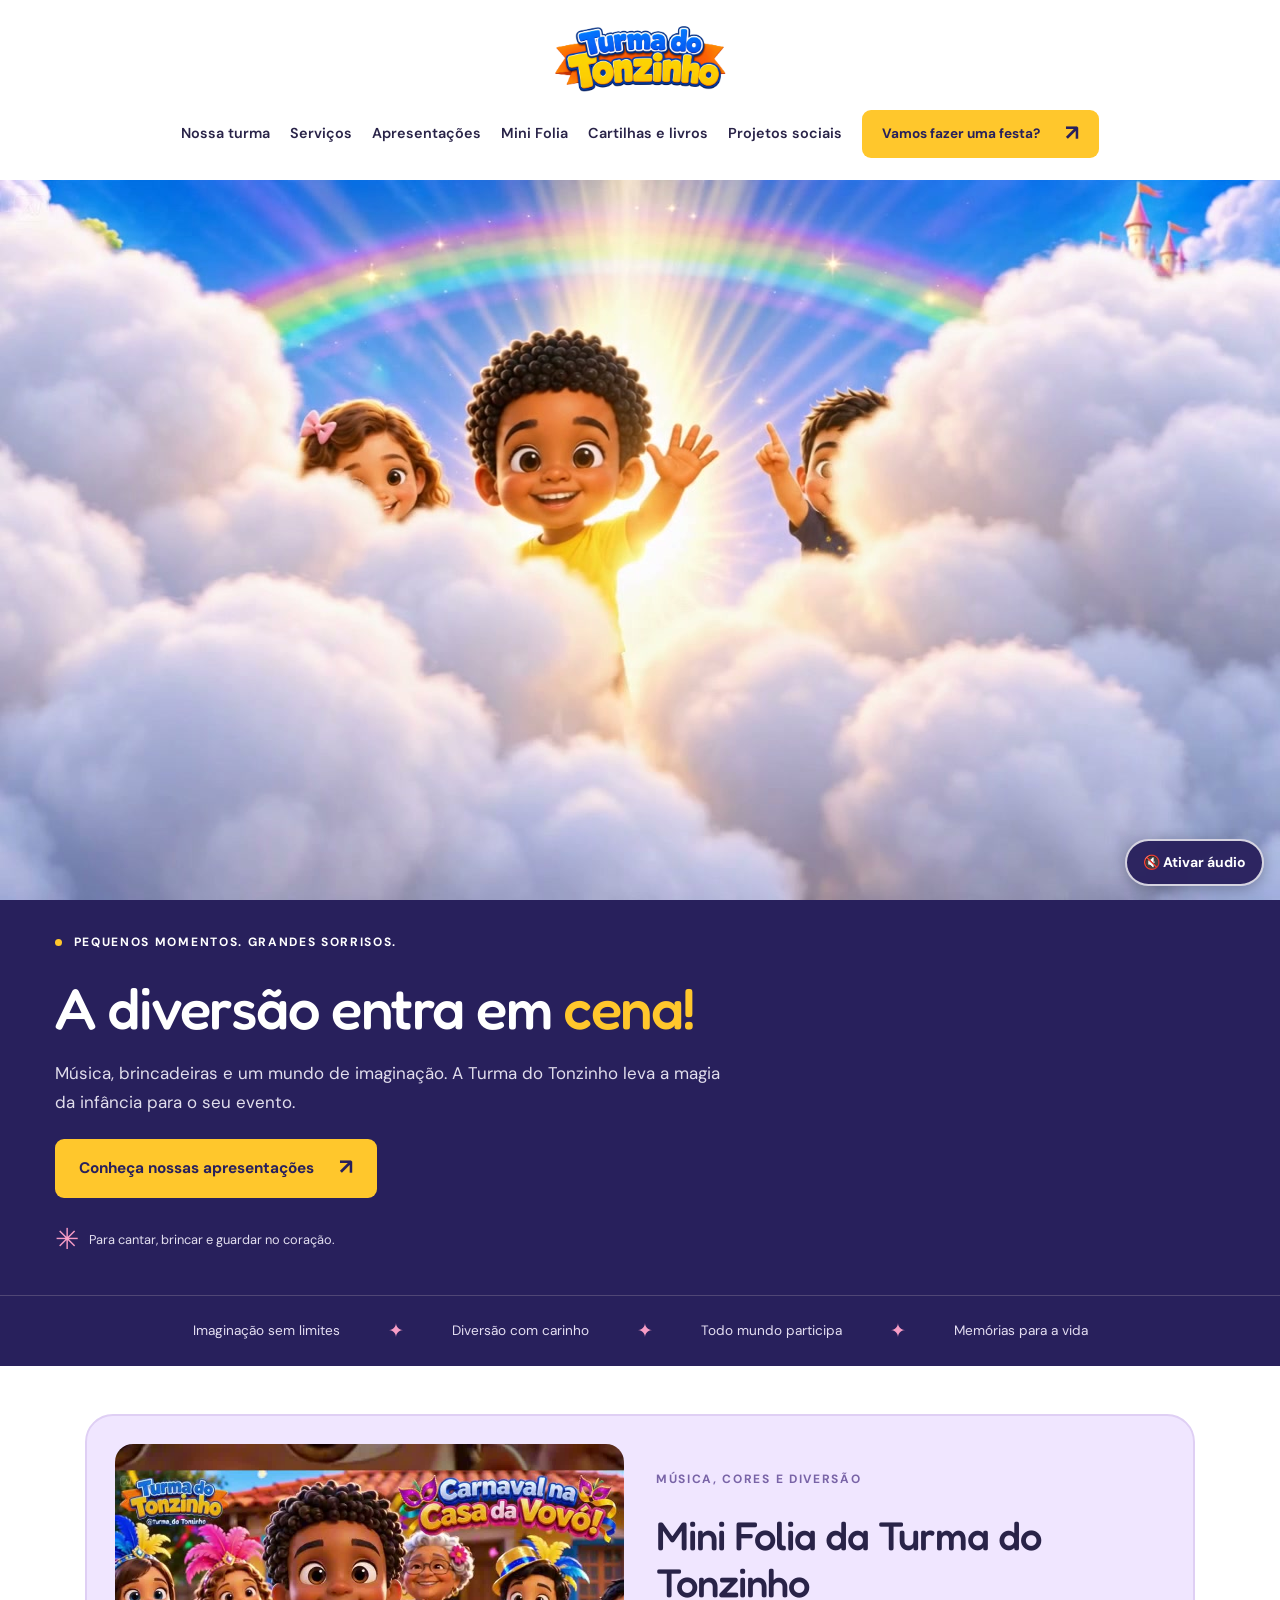
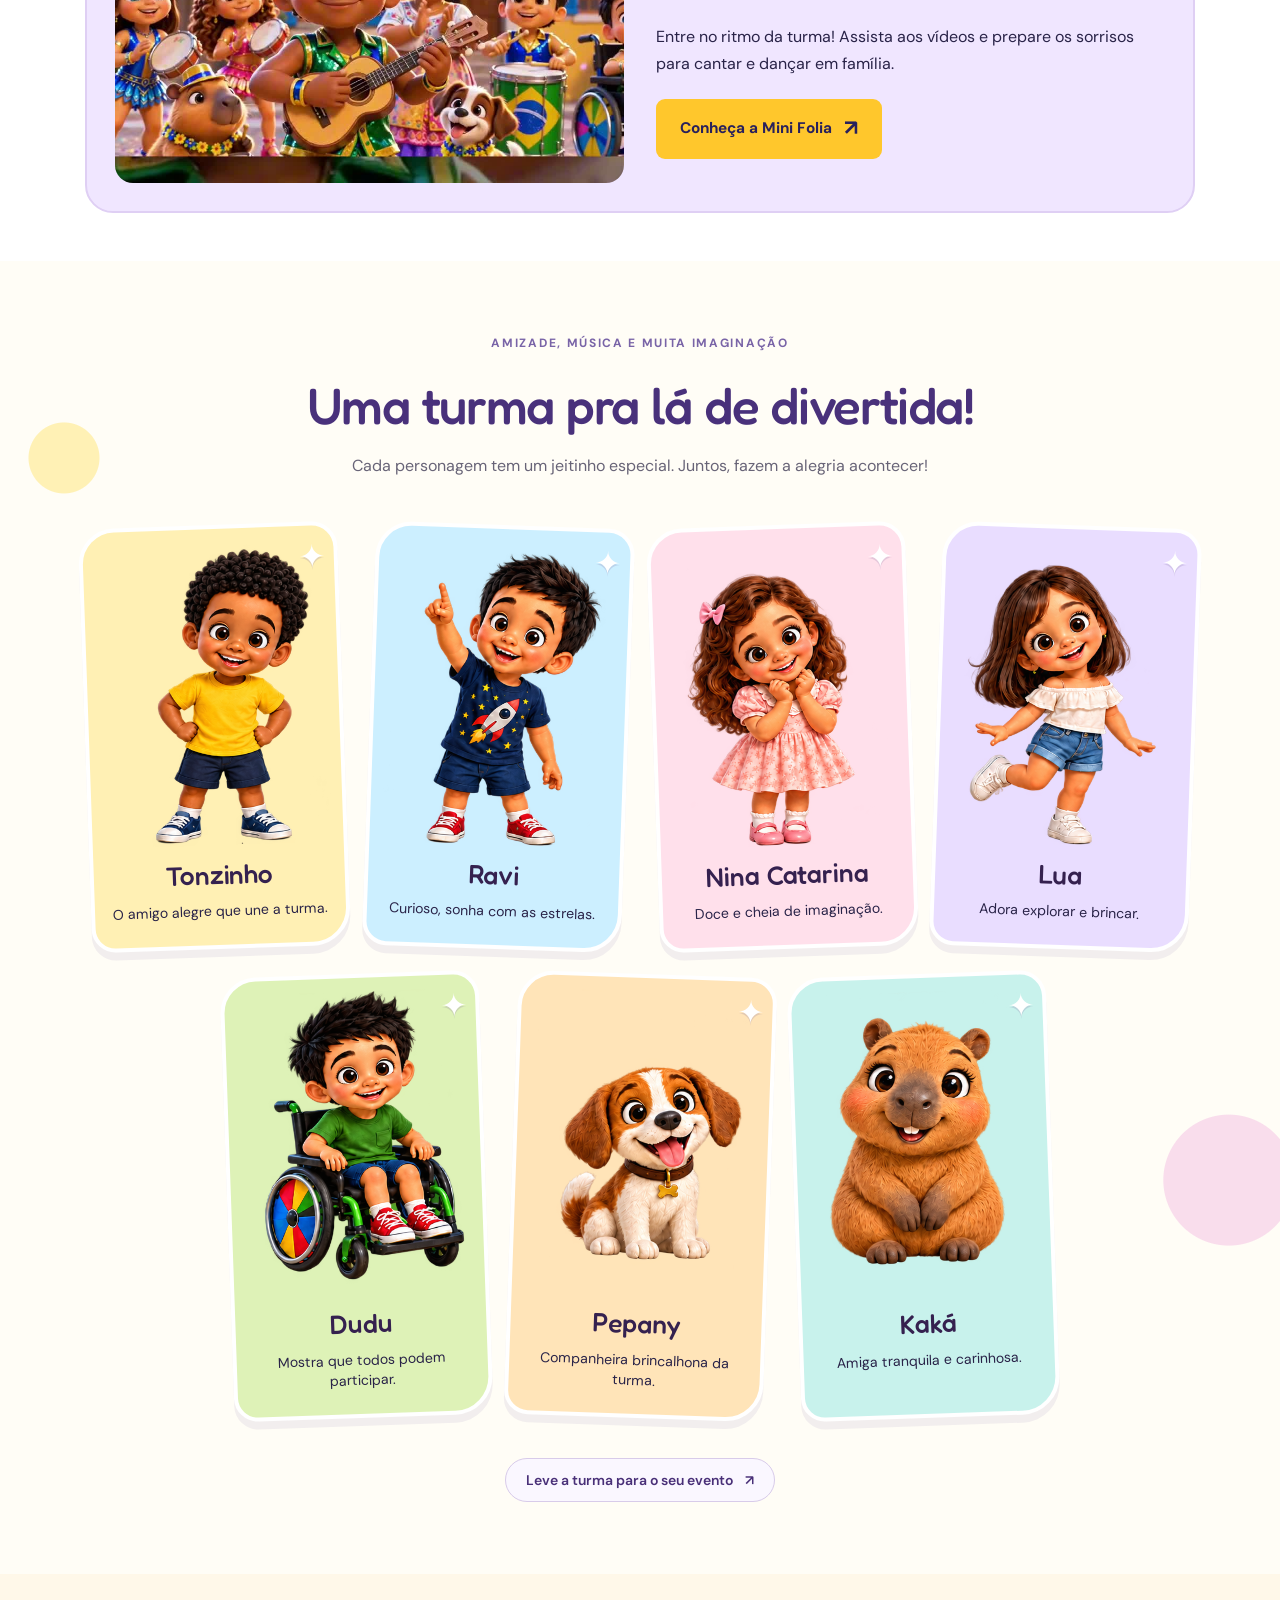
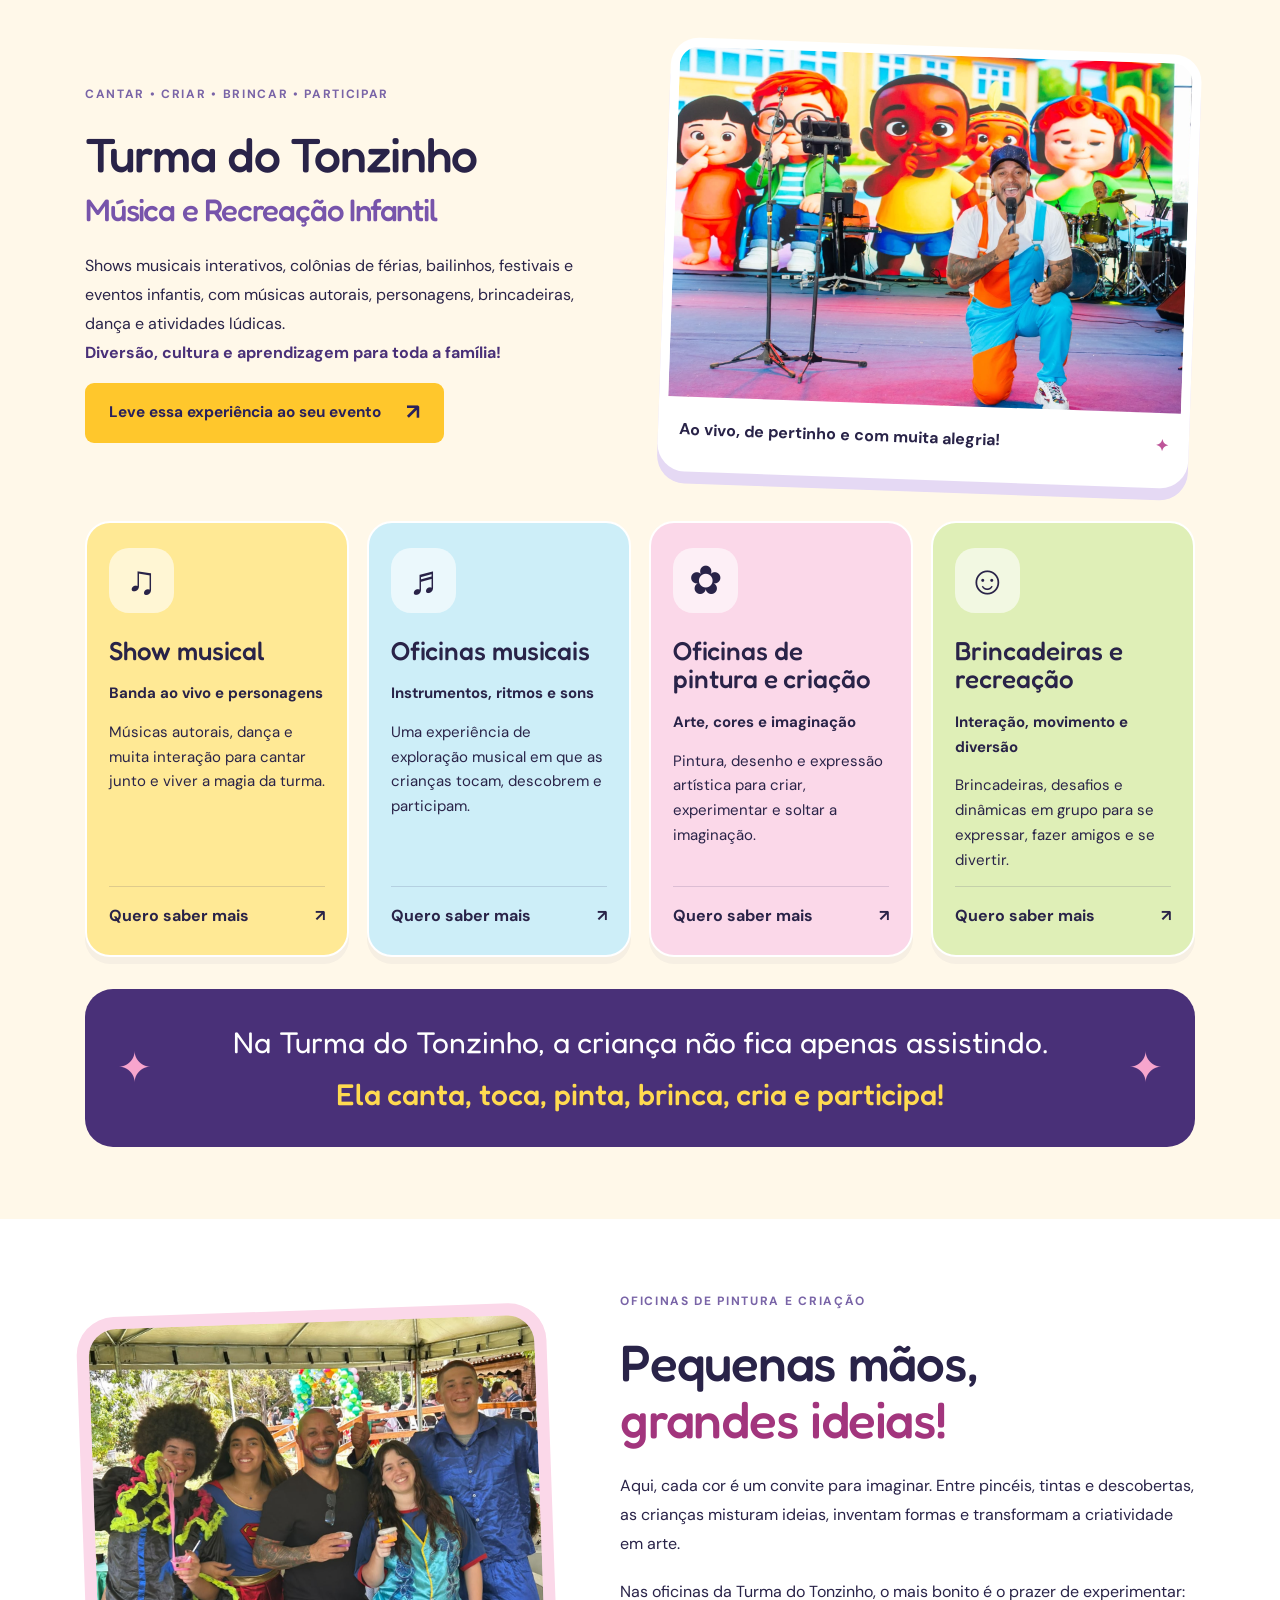
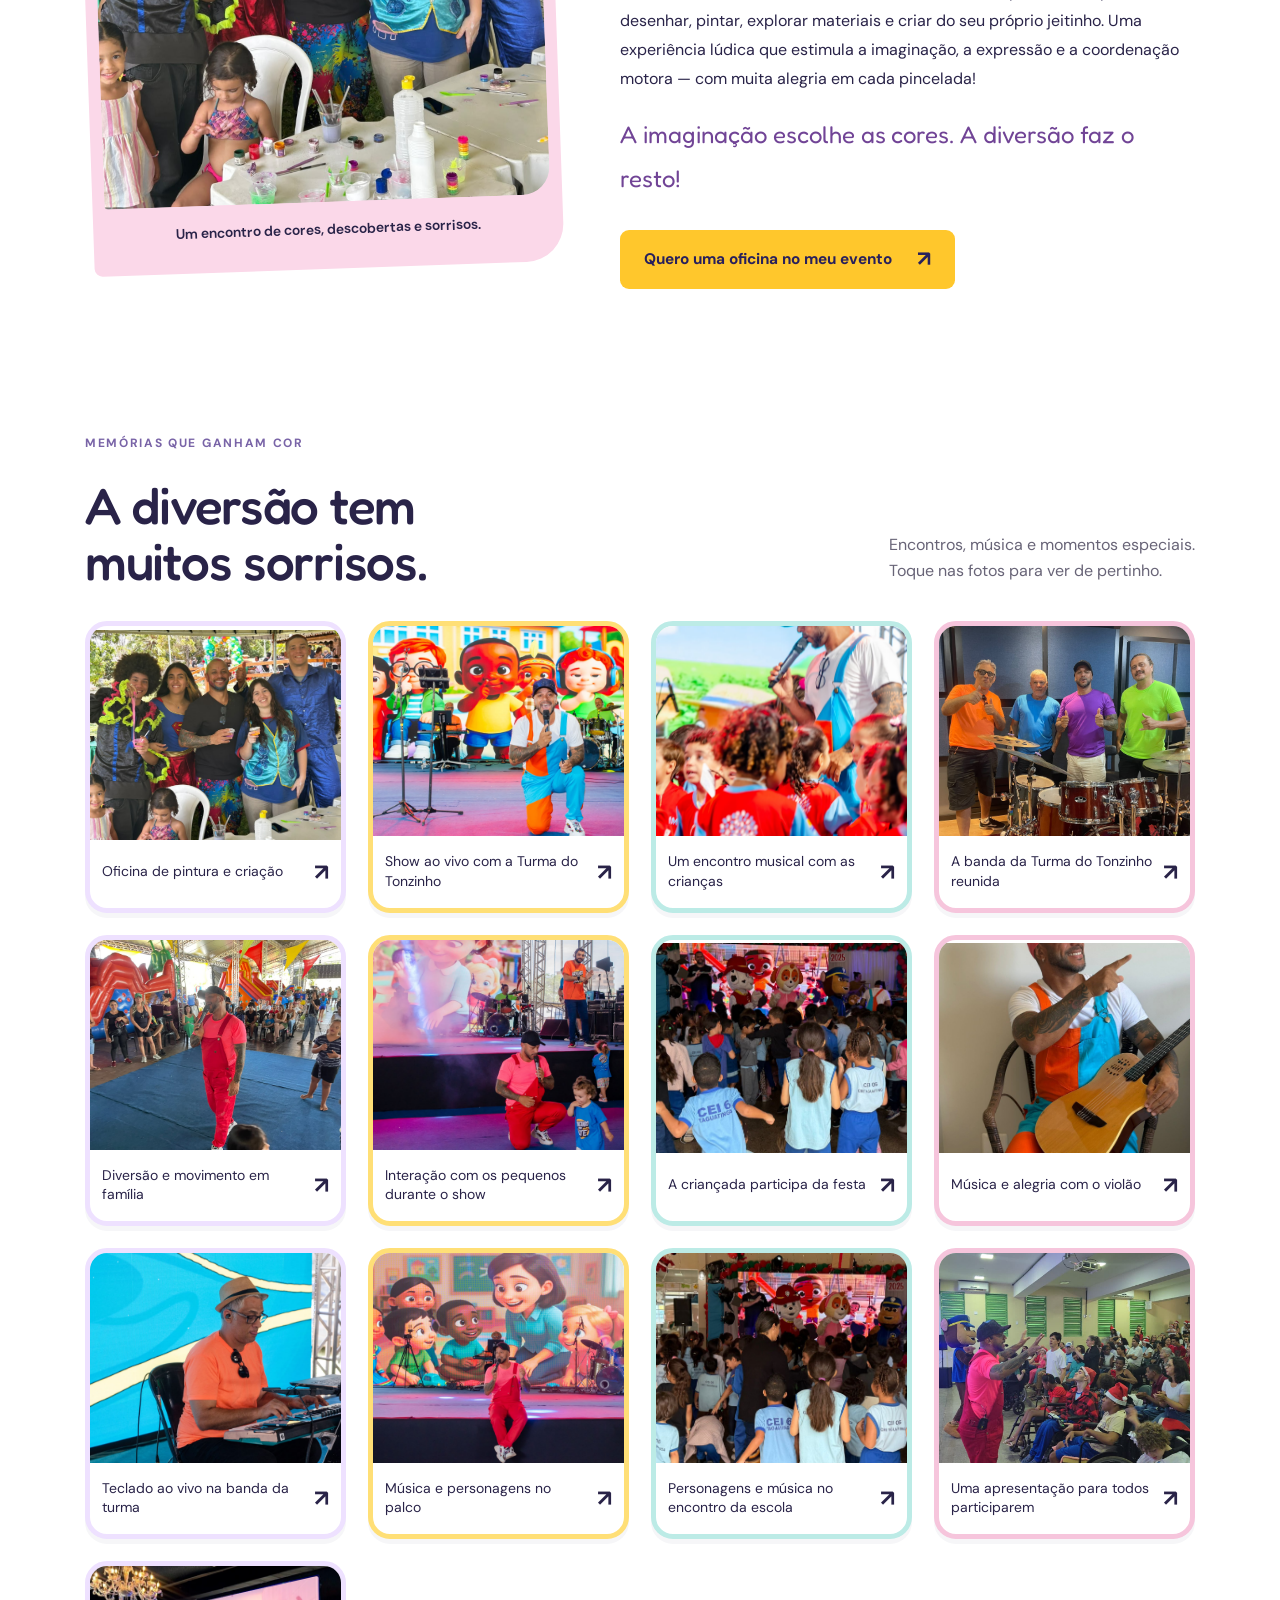
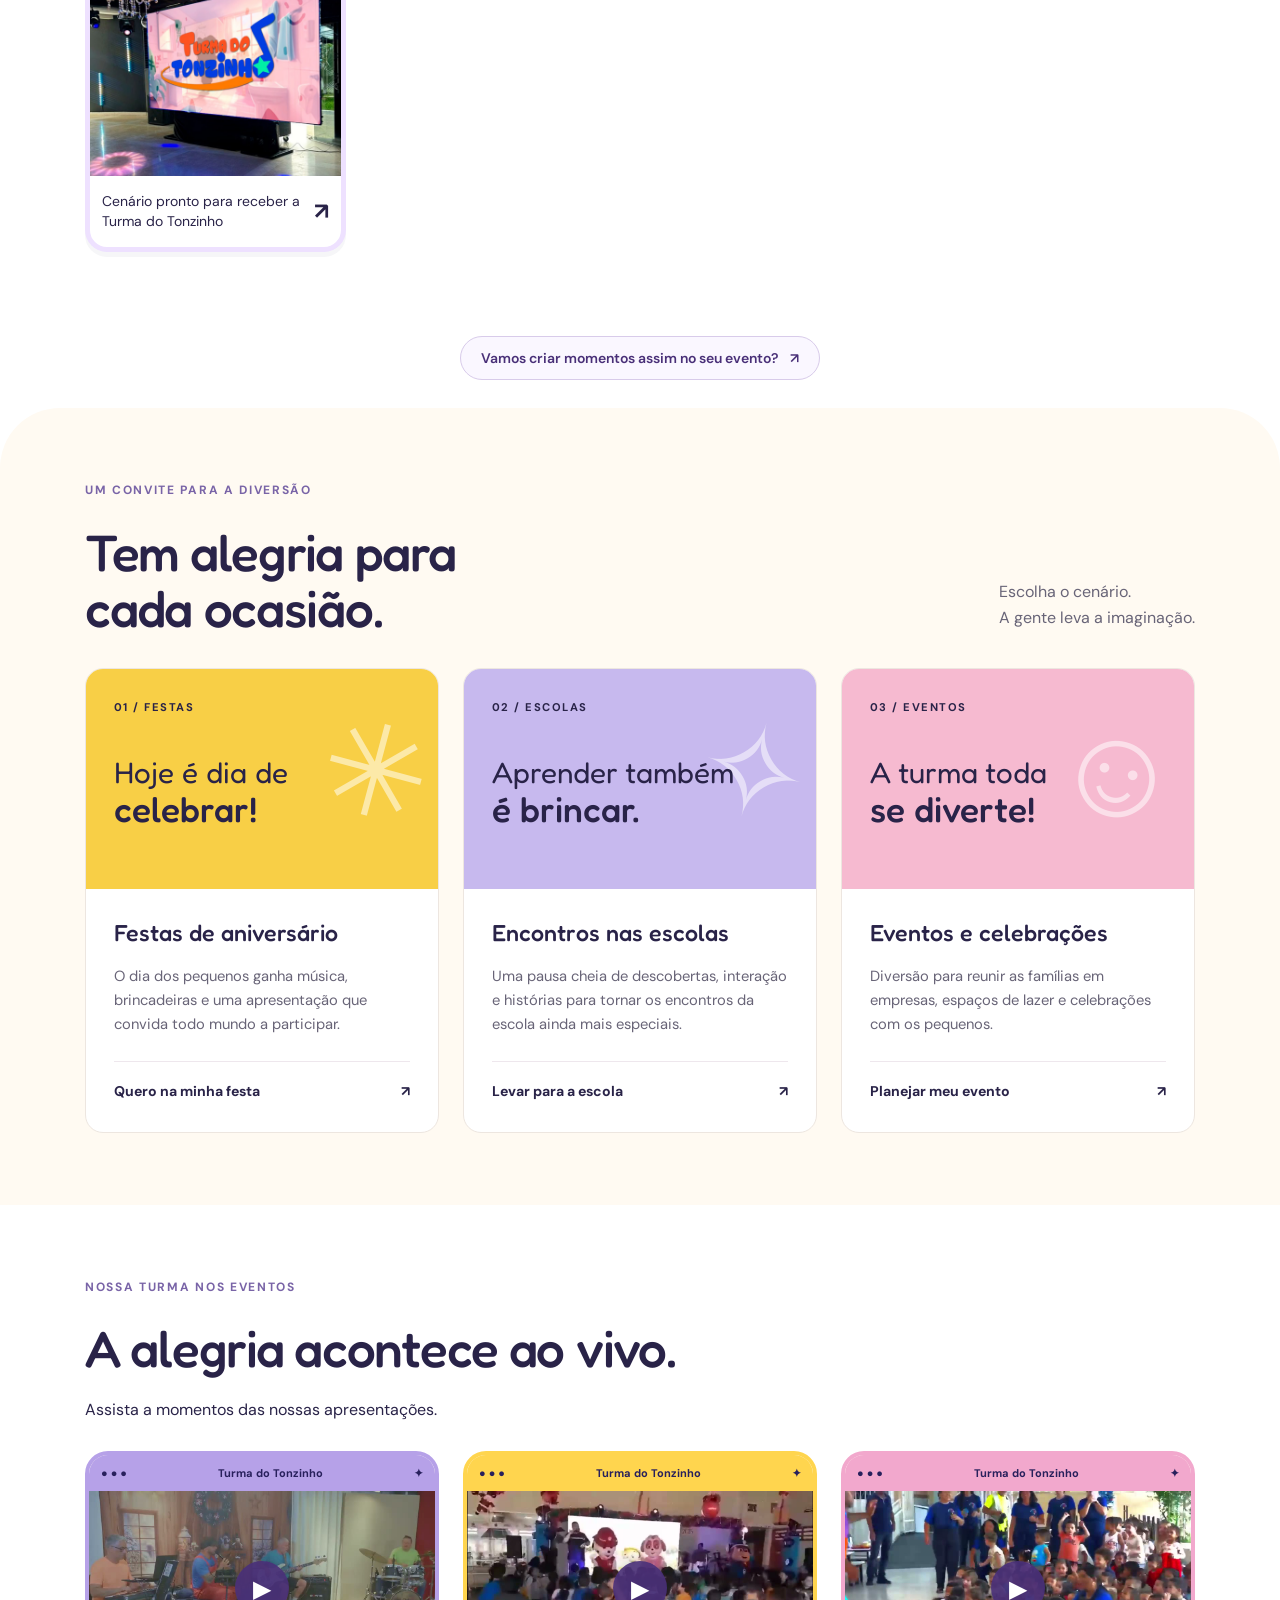
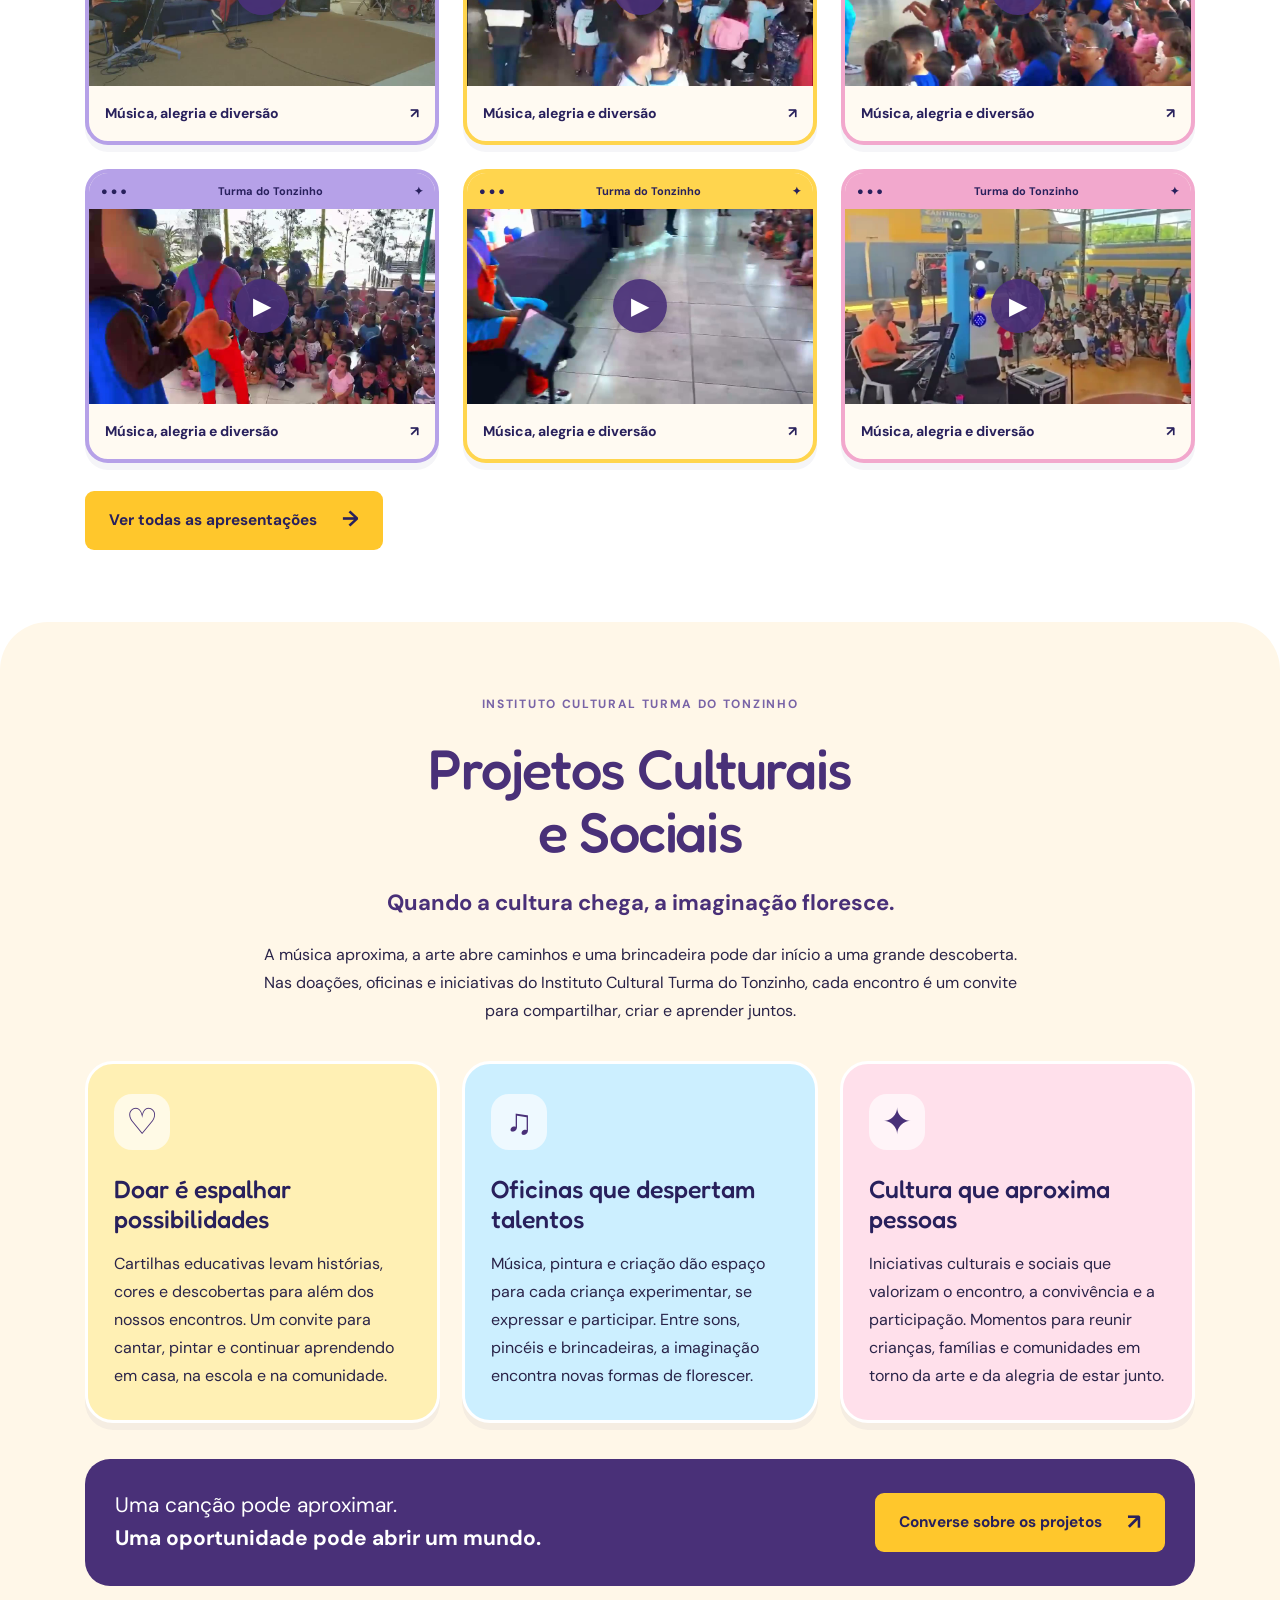
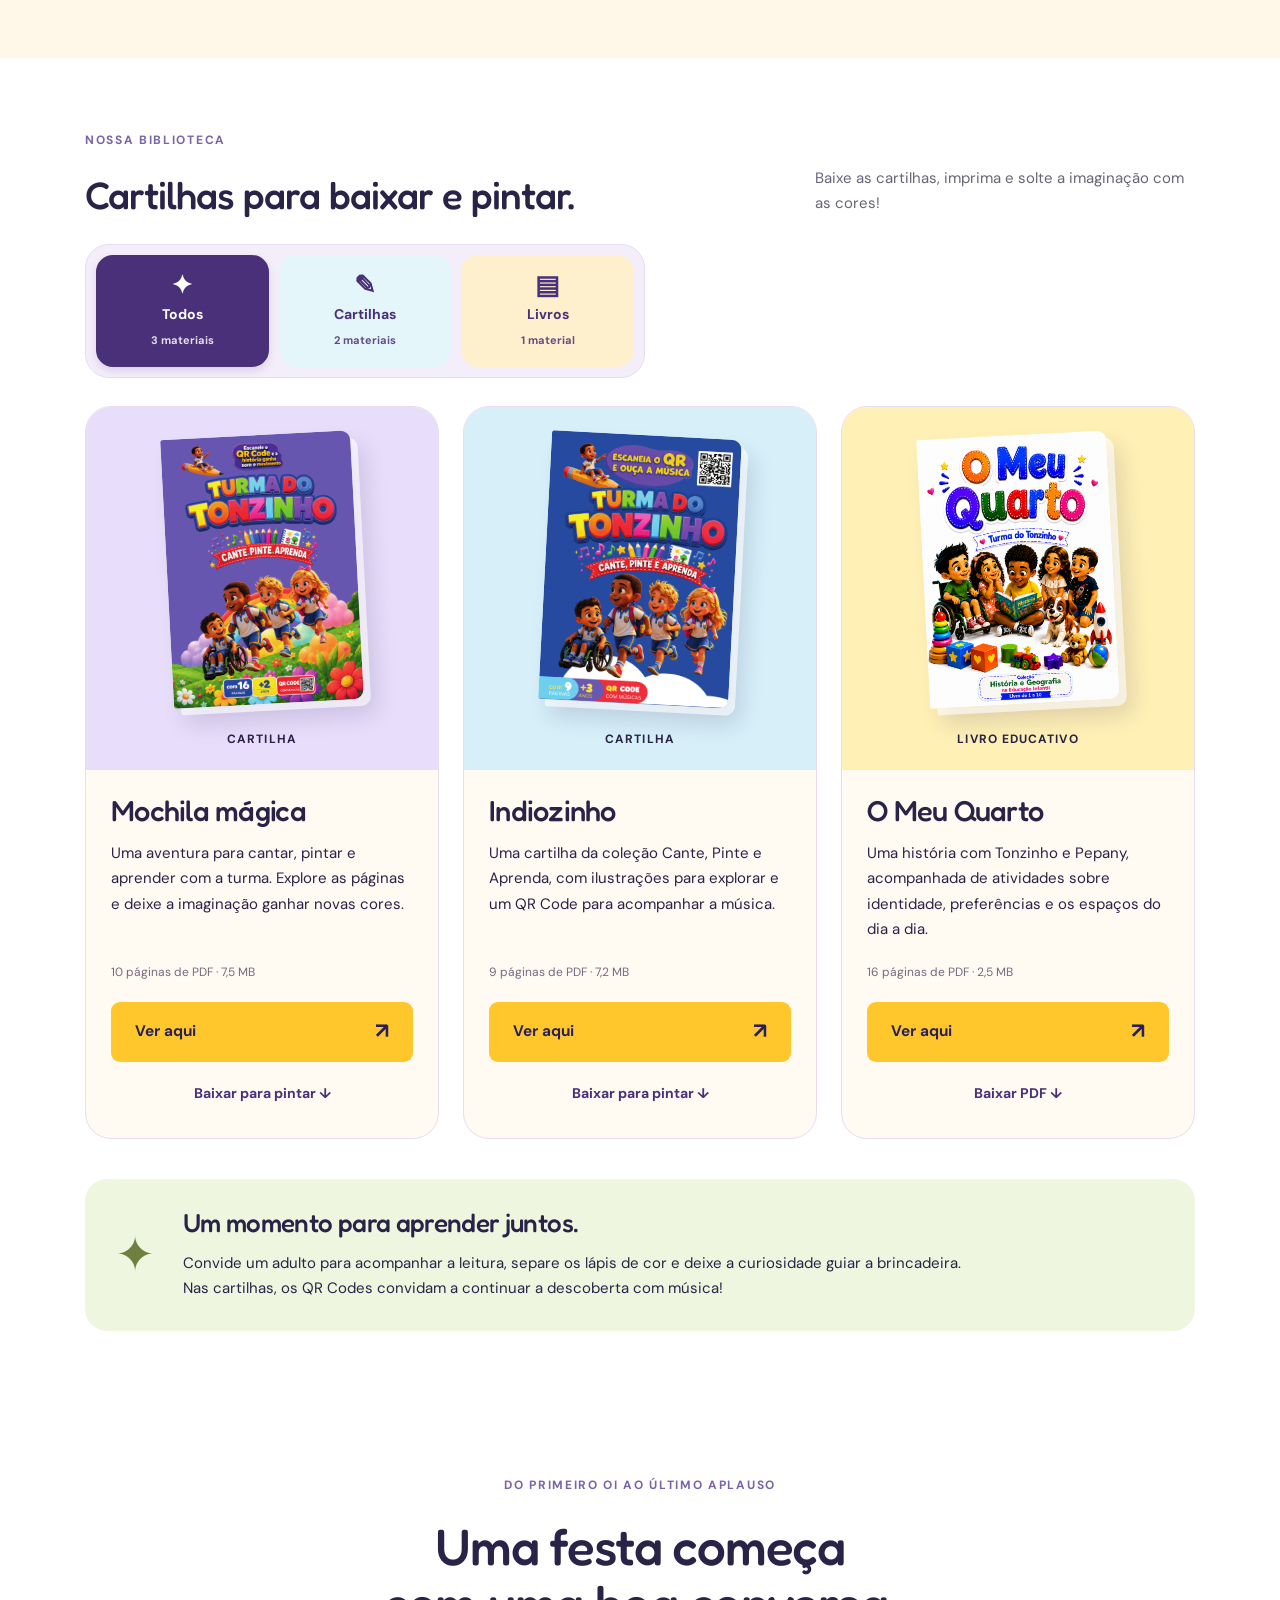
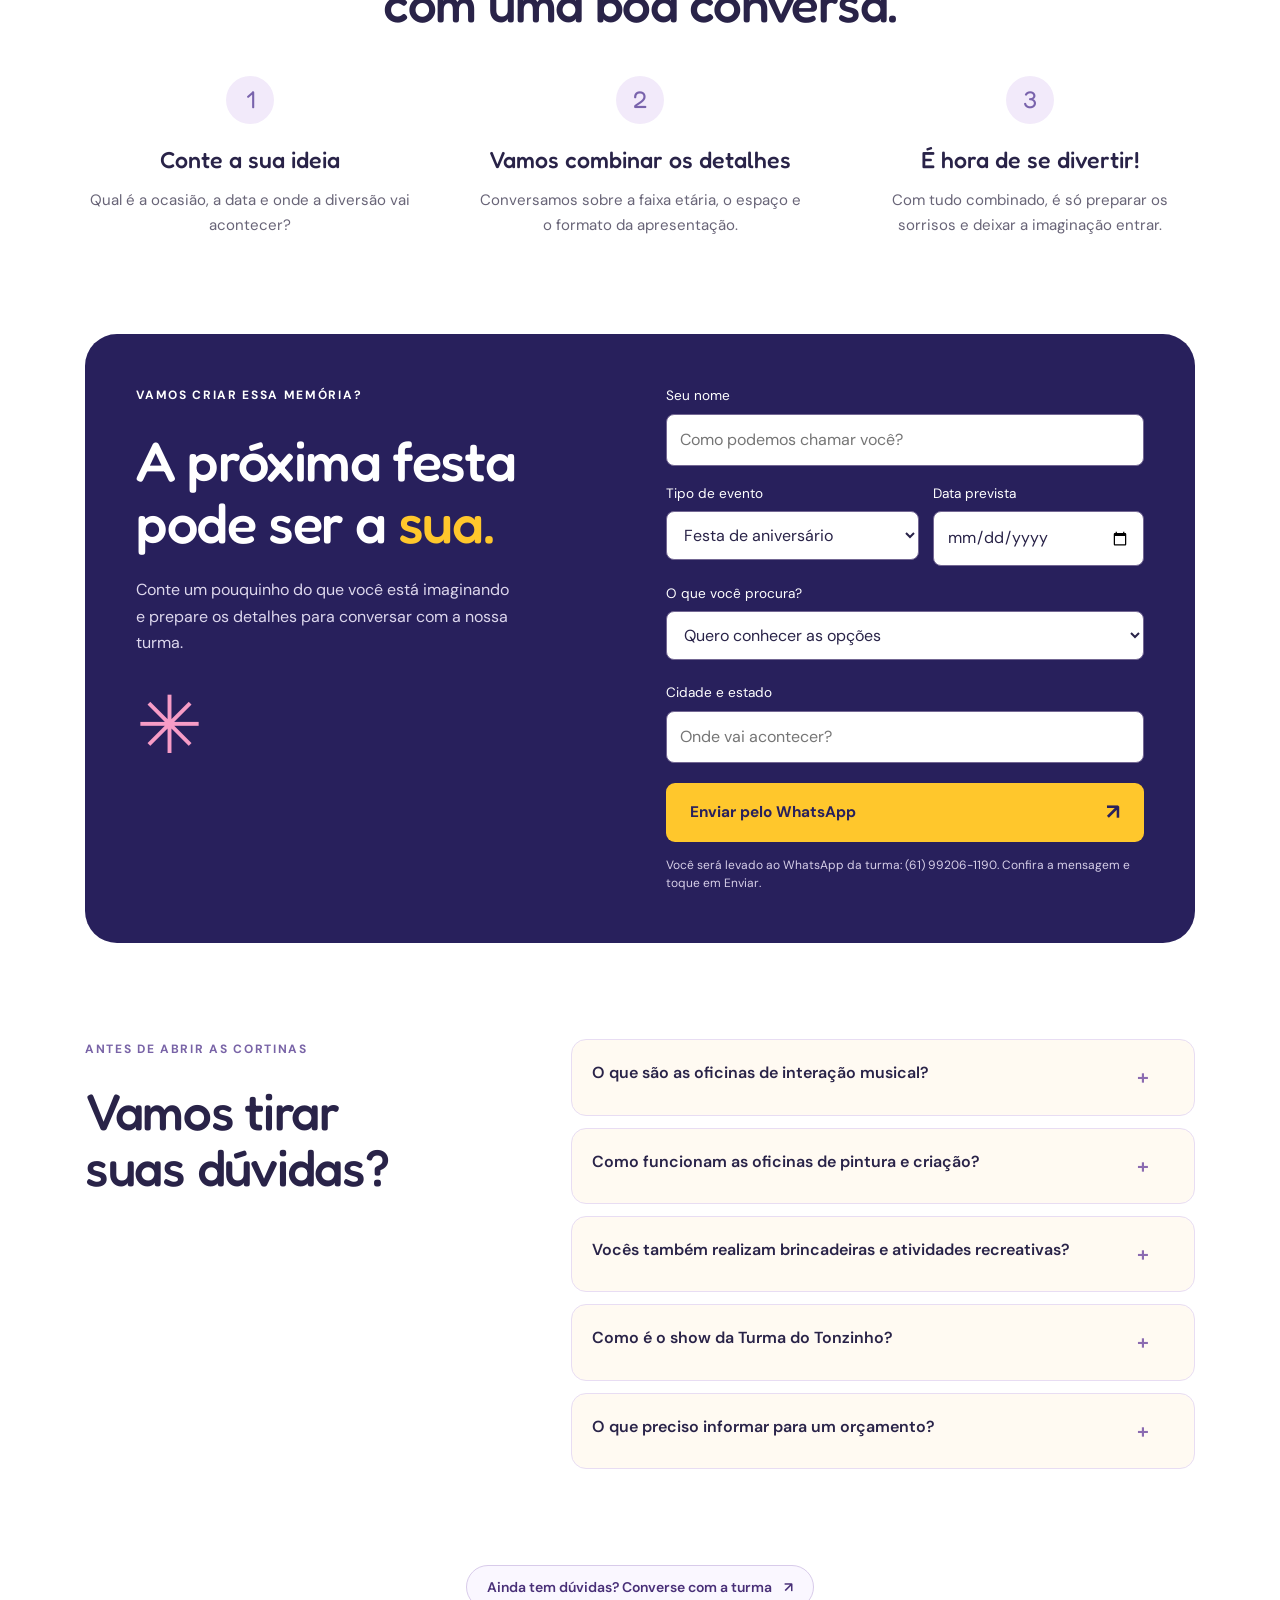
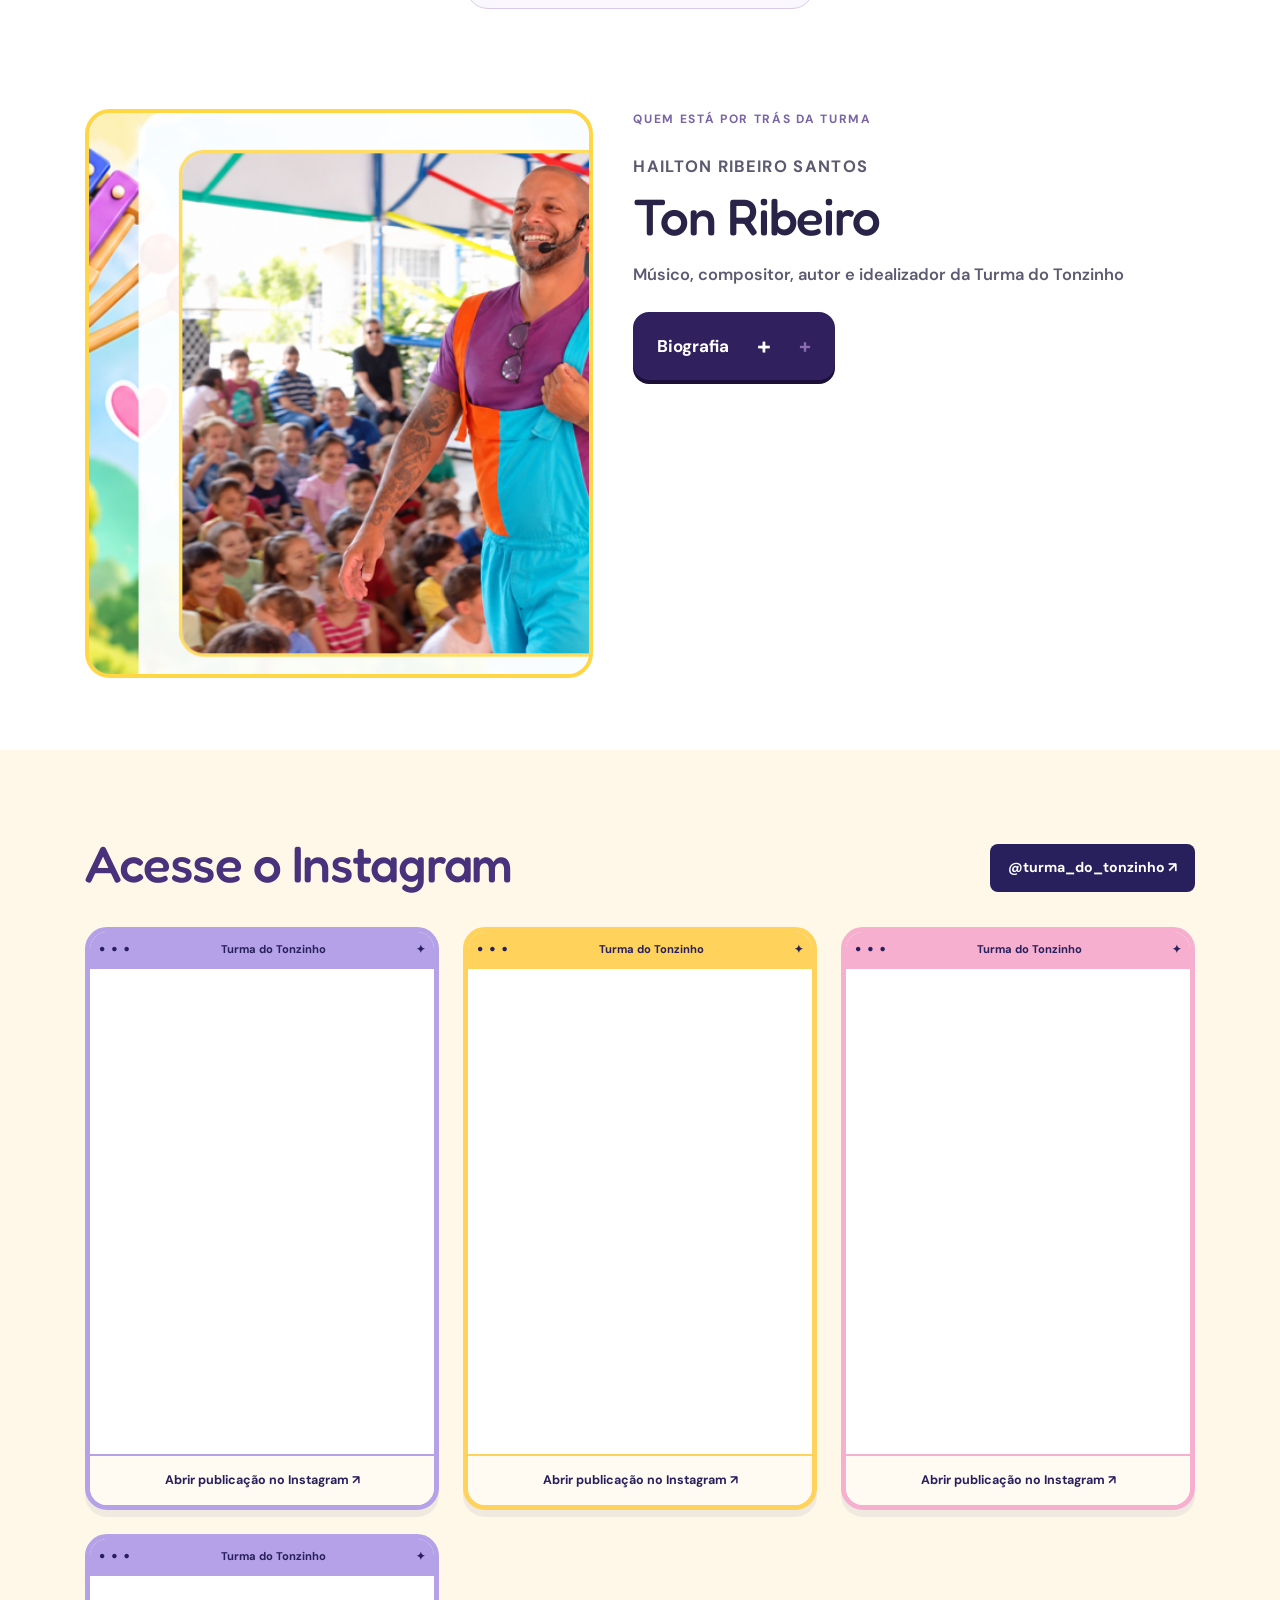
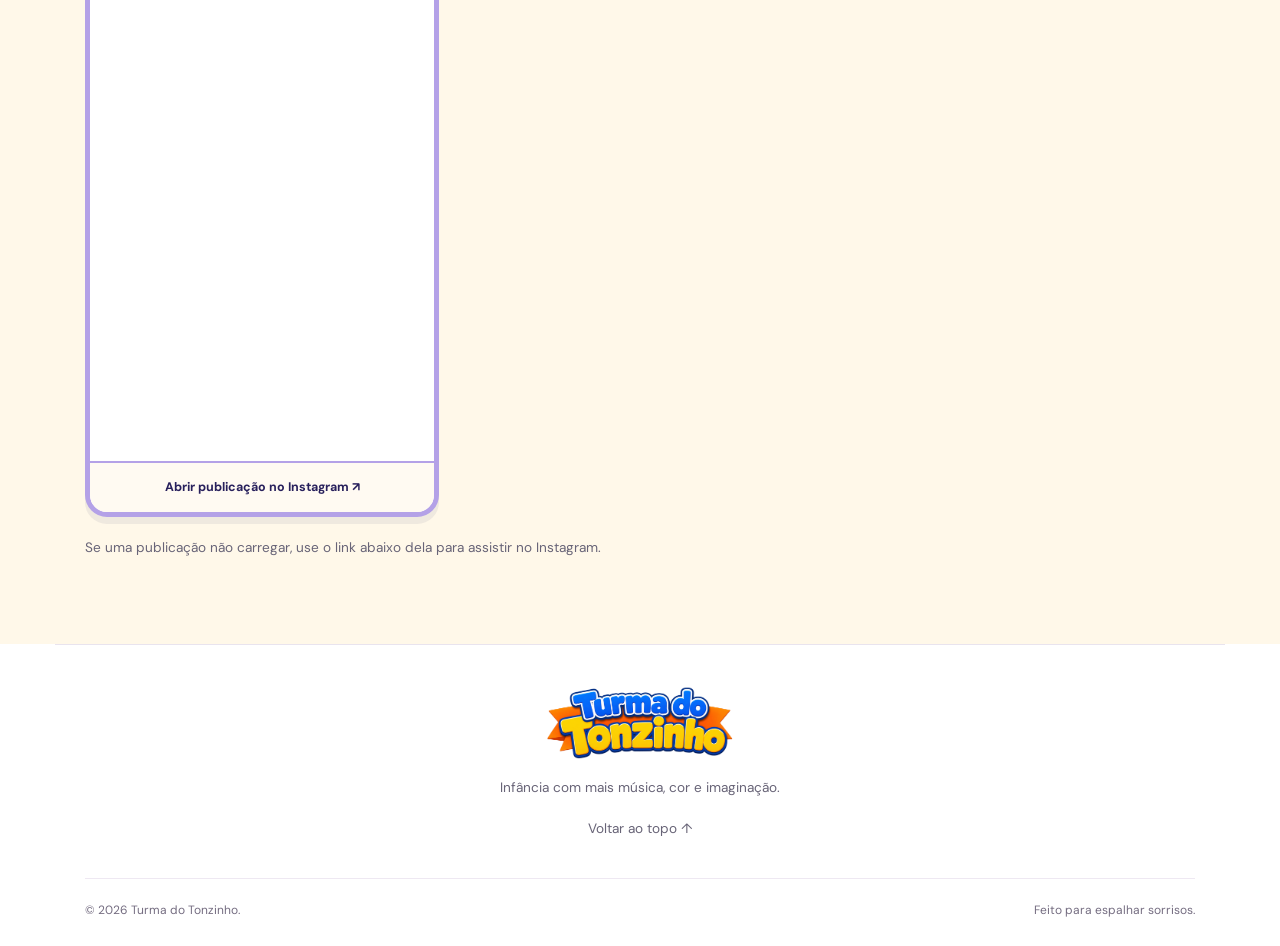
==== commit 2cc61434: "Move botao de audio para canto inferior da vinheta" ====
--- a/index.html
+++ b/index.html
@@ -31,7 +31,7 @@
 @media(prefers-reduced-motion:reduce){.hero-video,.hero-copy{transform:none!important;will-change:auto}}
 </style><style id="visible-audio-control">.hero .video-control{top:14px;right:16px;bottom:auto;z-index:5;background:#28205cf5;border:2px solid #ffffffcc;box-shadow:0 3px 14px #0004;min-height:44px;padding:10px 16px;font-size:14px}.hero .video-control span{display:inline}@media(max-width:700px){.hero .video-control{top:10px;right:10px;bottom:auto;padding:8px 12px;min-height:42px;font-size:13px}}</style><style id="hero-video-unobstructed-all-screens">
 .hero{padding-top:0}.hero .wave{display:none}.hero-video-wrap{position:relative;inset:auto;width:100%;aspect-ratio:16/9;background:#28205c}.hero-video{display:block;object-fit:contain}.hero-overlay{display:none}.hero .hero-inner{min-height:0;display:block;padding:32px 40px}.hero-copy{max-width:850px}.hero h1{font-size:clamp(32px,5vw,58px);line-height:1.12}.hero h1 br{display:none}.hero-description{max-width:680px;margin:18px 0 22px}.hero-note{margin-top:18px}@media(max-width:700px){.hero .hero-inner{padding:24px 20px 22px}.hero h1{font-size:clamp(32px,9vw,42px)}.hero-description{margin:14px 0 18px}.hero-note{margin-top:14px}}
-</style><style>.hero-scroll-hint{position:absolute;bottom:12px;left:50%;transform:translateX(-50%);background:#28205ce8;color:white;padding:7px 14px;border-radius:99px;font-size:13px;white-space:nowrap;pointer-events:none}.hero-video{transform:none!important}</style></head>
+</style><style>.hero-scroll-hint{position:absolute;bottom:12px;left:50%;transform:translateX(-50%);background:#28205ce8;color:white;padding:7px 14px;border-radius:99px;font-size:13px;white-space:nowrap;pointer-events:none}.hero-video{transform:none!important}</style><style id="audio-bottom-position">.hero .video-control{top:auto;bottom:14px;right:16px}@media(max-width:700px){.hero .video-control{top:auto;bottom:10px;right:10px}}</style></head>
 <body>
 <a class="skip" href="#conteudo">Pular para o conteúdo</a>
 <header class="header"><a class="logo logo-image" href="#inicio" aria-label="Turma do Tonzinho, início"><img src="logo-turma-do-tonzinho.png" alt="Turma do Tonzinho"></a><button class="menu-toggle" aria-label="Abrir menu" aria-expanded="false" aria-controls="nav">☰</button><nav id="nav" aria-label="Menu principal"><a href="#sobre">Nossa turma</a><a href="#experiencias">Serviços</a><a href="apresentacoes.html">Apresentações</a><a href="mini-folia.html">Mini Folia</a><a href="#cartilhas">Cartilhas e livros</a><a href="#projetos-sociais">Projetos sociais</a><a class="button small" href="#contato">Vamos fazer uma festa? <span>↗</span></a></nav></header>
